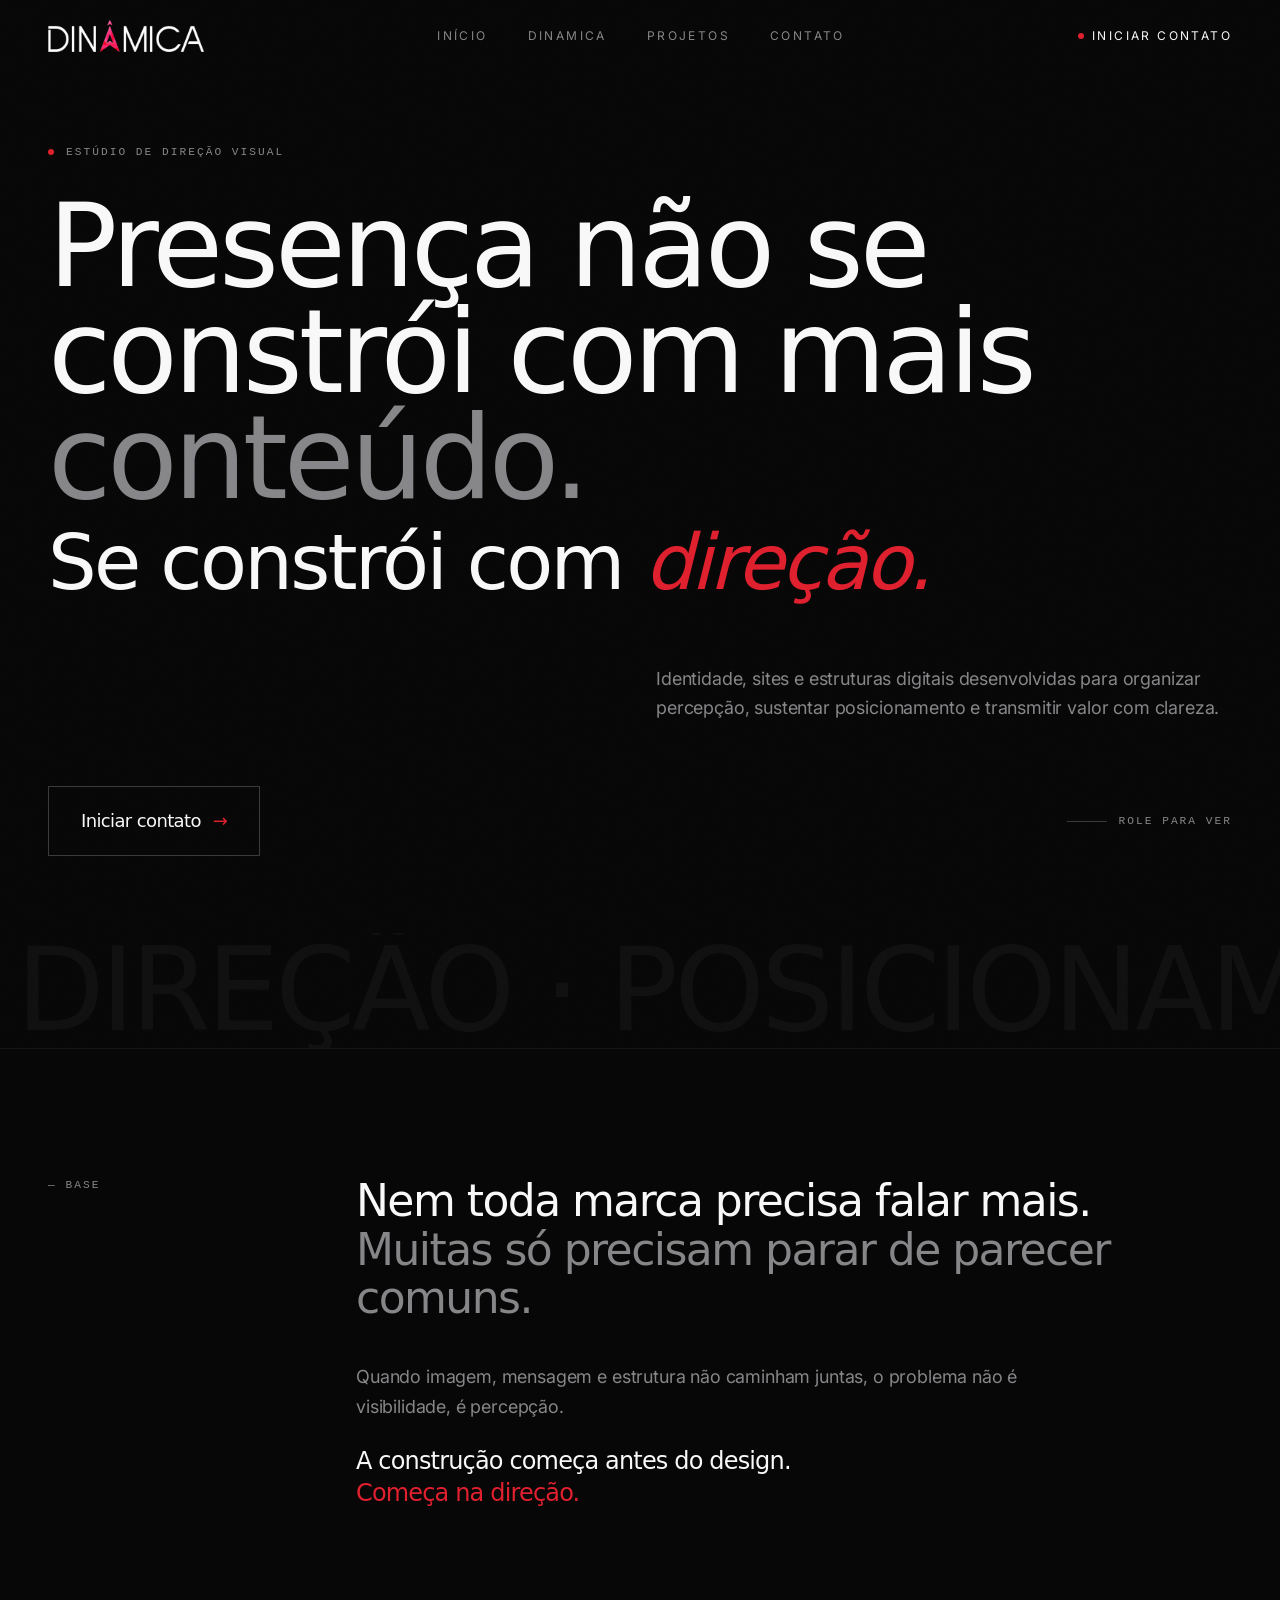
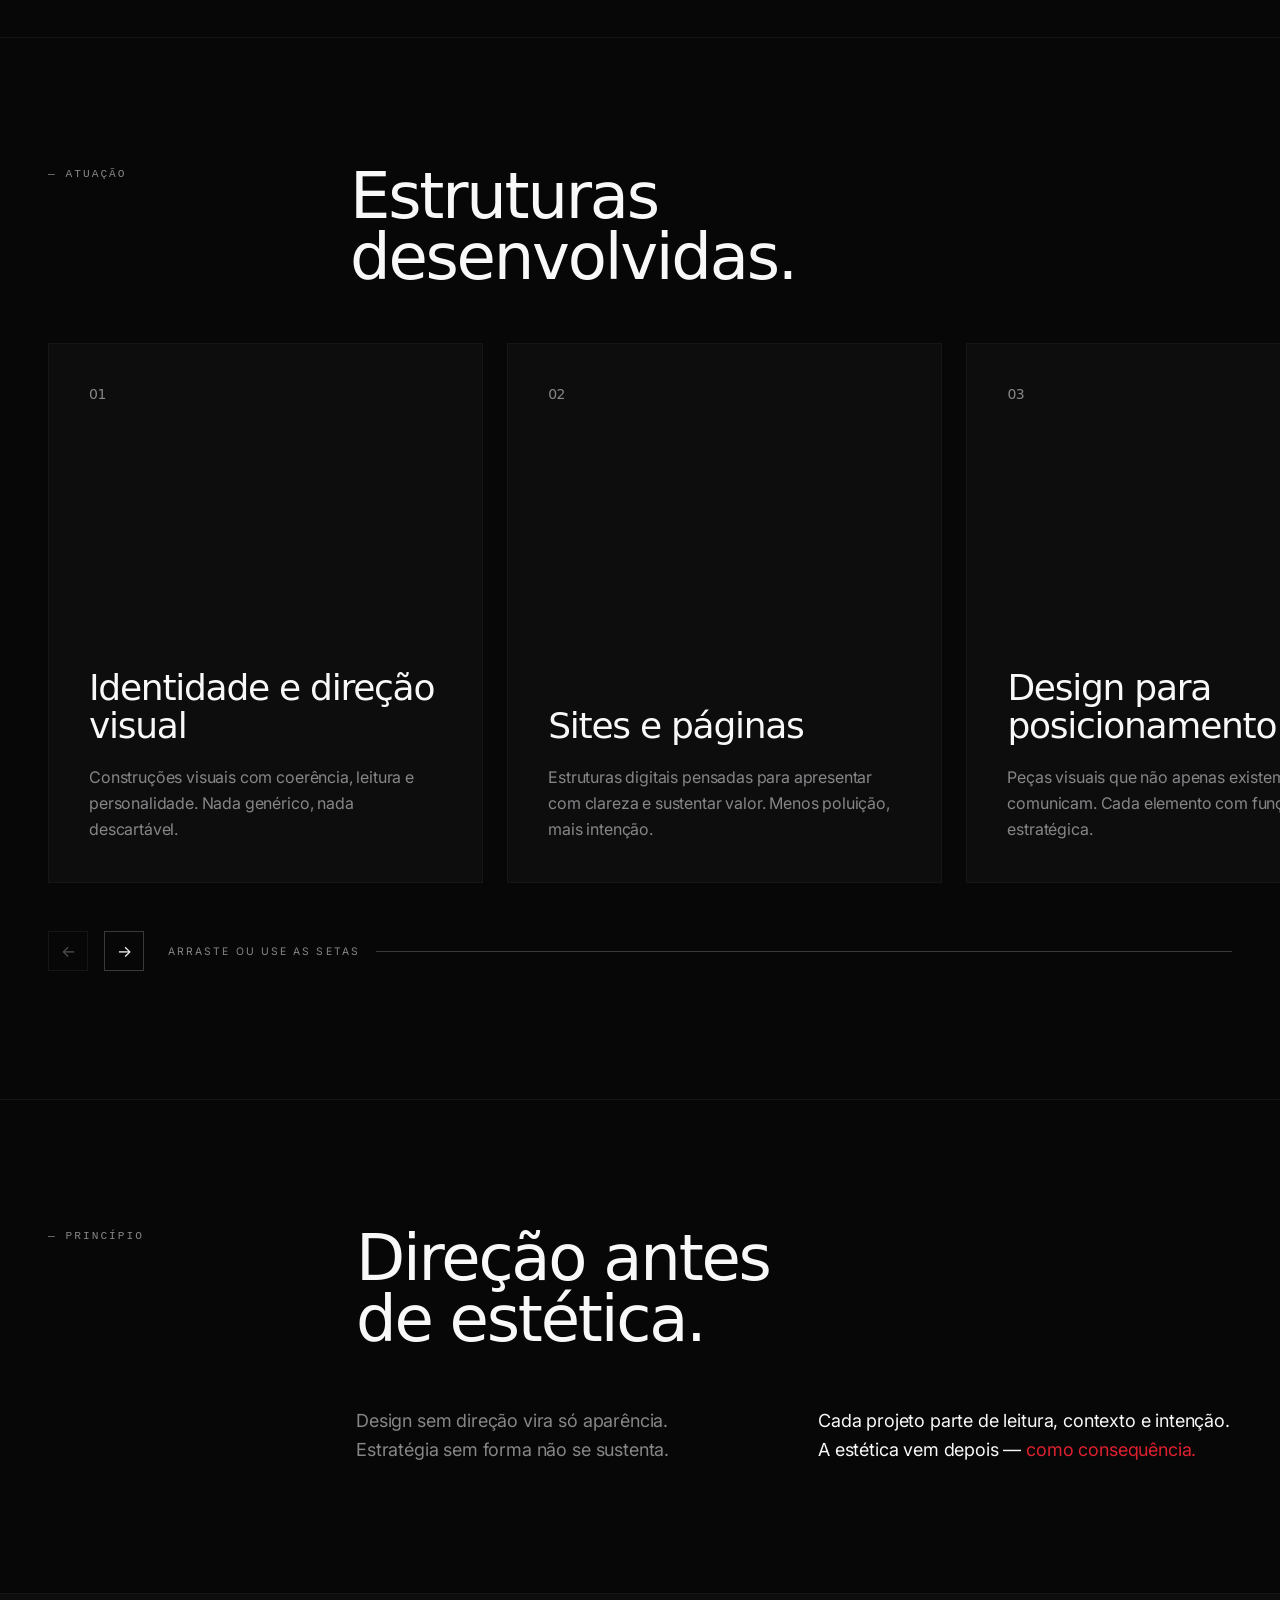
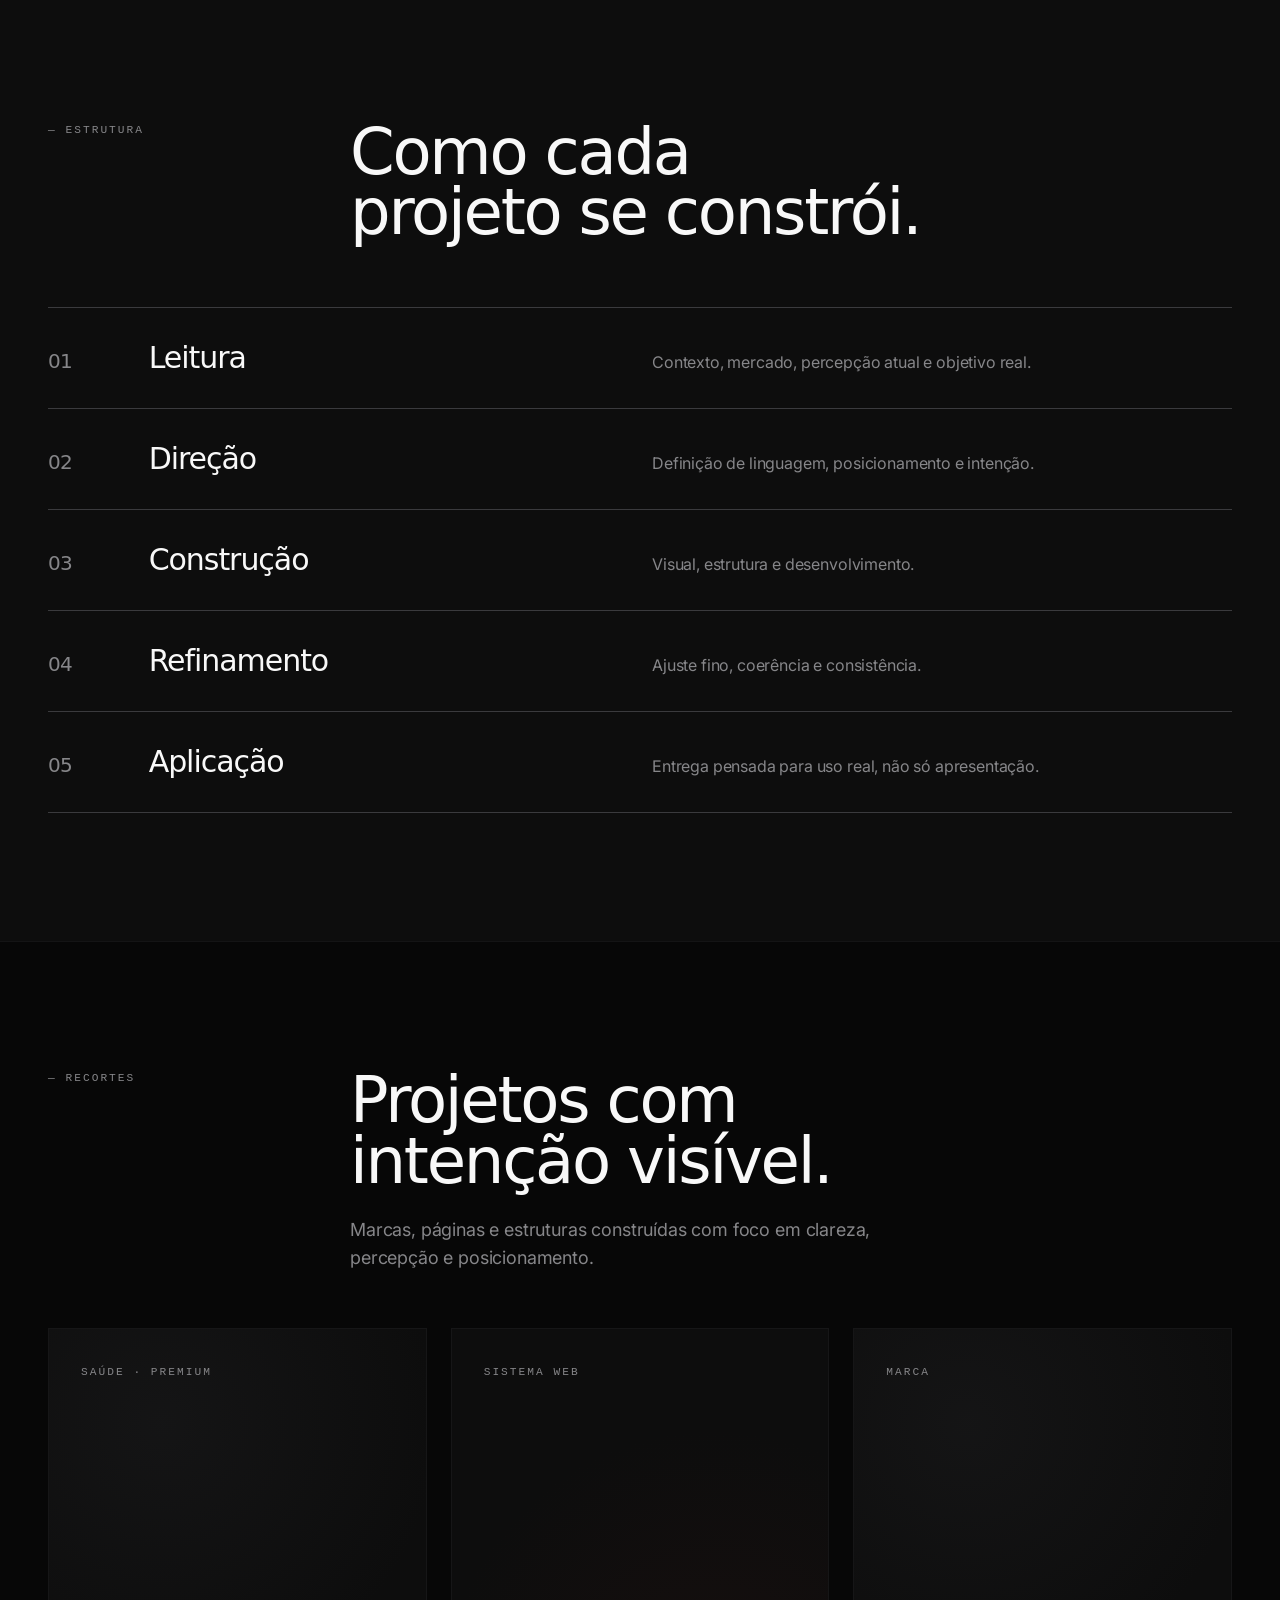
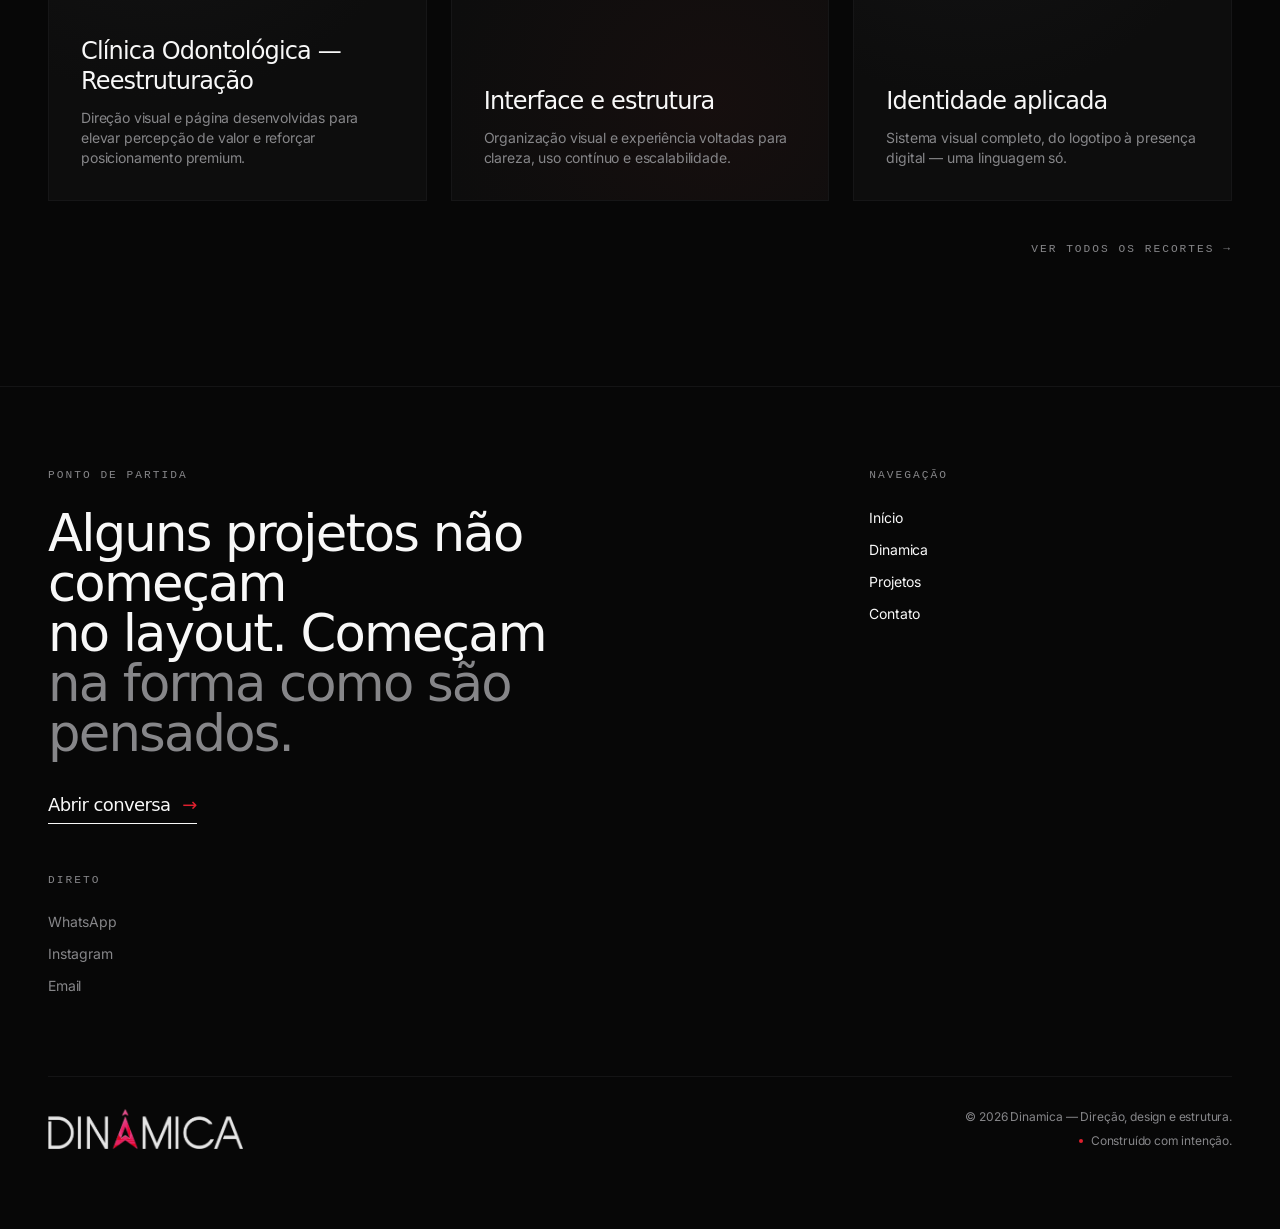
==== index.html @ 88a6949c "subindo tudo do zero" ====
<!doctype html>
<html lang="pt-BR" class="dark">
  <head>
    <meta charset="utf-8" />
    <meta name="viewport" content="width=device-width, initial-scale=1" />
    <title>Dinamica</title>
    <link rel="icon" type="image/png" href="./assets/favicon.png" />
    <link rel="stylesheet" href="./assets/styles.css" />
    <script src="./assets/app.js" defer></script>
  </head>
  <body>
    <header
      id="site-header"
      class="fixed inset-x-0 top-0 z-50 transition-all duration-500 bg-transparent"
    >
      <div class="mx-auto flex max-w-[1600px] items-center justify-between px-6 py-5 md:px-12">
        <a href="./index.html" class="group flex items-center gap-3" aria-label="Dinamica — início">
          <img src="./assets/dinamica-logo.png" alt="Dinamica" class="h-7 w-auto md:h-8" draggable="false" />
        </a>

        <nav class="hidden items-center gap-10 md:flex">
          <a
            data-nav
            href="./index.html"
            class="link-underline text-xs uppercase tracking-[0.2em] text-muted-foreground transition-colors hover:text-foreground"
          >
            Início
          </a>
          <a
            data-nav
            href="./dinamica.html"
            class="link-underline text-xs uppercase tracking-[0.2em] text-muted-foreground transition-colors hover:text-foreground"
          >
            Dinamica
          </a>
          <a
            data-nav
            href="./projetos.html"
            class="link-underline text-xs uppercase tracking-[0.2em] text-muted-foreground transition-colors hover:text-foreground"
          >
            Projetos
          </a>
          <a
            data-nav
            href="./contato.html"
            class="link-underline text-xs uppercase tracking-[0.2em] text-muted-foreground transition-colors hover:text-foreground"
          >
            Contato
          </a>
        </nav>

        <a
          href="./contato.html"
          class="hidden md:inline-flex items-center gap-2 text-xs uppercase tracking-[0.2em] text-foreground"
        >
          <span class="h-1.5 w-1.5 rounded-full bg-accent"></span>
          Iniciar contato
        </a>

        <button id="menu-toggle" aria-label="Menu" class="md:hidden flex h-9 w-9 flex-col items-center justify-center gap-1.5">
          <span id="menu-line-1" class="h-px w-5 bg-foreground transition-transform"></span>
          <span id="menu-line-2" class="h-px w-5 bg-foreground transition-transform"></span>
        </button>
      </div>

      <div id="mobile-menu" class="md:hidden border-t border-border bg-background/95 backdrop-blur-xl hidden">
        <nav class="flex flex-col px-6 py-6">
          <a href="./index.html" class="py-3 font-display text-2xl tracking-tight">Início</a>
          <a href="./dinamica.html" class="py-3 font-display text-2xl tracking-tight">Dinamica</a>
          <a href="./projetos.html" class="py-3 font-display text-2xl tracking-tight">Projetos</a>
          <a href="./contato.html" class="py-3 font-display text-2xl tracking-tight">Contato</a>
        </nav>
      </div>
    </header>

    <div class="min-h-screen bg-background text-foreground">
      <main class="overflow-x-hidden">
        <section class="relative grain min-h-[88vh] pt-24 pb-32 md:pt-36 md:pb-48">
          <div class="mx-auto max-w-[1600px] px-6 md:px-12">
            <div class="flex items-center gap-3">
              <span class="h-1.5 w-1.5 rounded-full bg-accent pulse-dot"></span>
              <p class="label-eyebrow">Estúdio de direção visual</p>
            </div>

            <h1 class="reveal mt-8 font-display leading-[0.92] tracking-[-0.035em] text-[clamp(2.5rem,9vw,8rem)]">
              Presença não se<br />
              constrói com mais<br />
              <span class="text-muted-foreground">conteúdo.</span>
            </h1>

            <h2 class="reveal mt-4 font-display leading-[0.95] tracking-[-0.035em] text-[clamp(1.75rem,6vw,5.5rem)]">
              Se constrói com <span class="italic text-accent">direção.</span>
            </h2>

            <div class="reveal mt-12 grid gap-8 md:mt-16 md:grid-cols-12">
              <p class="md:col-span-6 md:col-start-7 text-balance text-base leading-relaxed text-muted-foreground md:text-lg">
                Identidade, sites e estruturas digitais desenvolvidas para
                organizar percepção, sustentar posicionamento e transmitir valor
                com clareza.
              </p>
            </div>

            <div class="reveal mt-12 flex flex-col items-start gap-6 md:mt-16 md:flex-row md:items-center md:justify-between">
              <a
                href="./contato.html"
                class="group inline-flex items-center gap-3 border border-border-strong px-6 py-4 font-display text-base transition-colors hover:border-accent hover:text-accent md:px-8 md:py-5 md:text-lg"
              >
                Iniciar contato
                <span class="text-accent transition-transform group-hover:translate-x-1">→</span>
              </a>
              <p class="label-eyebrow flex items-center gap-3">
                <span class="inline-block h-px w-10 bg-border-strong"></span>
                Role para ver
              </p>
            </div>
          </div>

          <div class="pointer-events-none absolute inset-x-0 bottom-0 overflow-hidden">
            <div class="flex whitespace-nowrap font-display leading-none text-foreground/[0.04] animate-marquee text-[clamp(3rem,9vw,9rem)]">
              <span class="px-4">DIREÇÃO · POSICIONAMENTO · ESTRUTURA · PRESENÇA · </span>
              <span class="px-4">DIREÇÃO · POSICIONAMENTO · ESTRUTURA · PRESENÇA · </span>
            </div>
          </div>
        </section>

        <section class="border-t border-border py-20 md:py-32">
          <div class="mx-auto max-w-[1600px] px-6 md:px-12">
            <div class="grid gap-8 md:grid-cols-12 md:gap-12">
              <div class="md:col-span-3">
                <p class="label-eyebrow">— Base</p>
              </div>
              <div class="reveal md:col-span-9">
                <p class="font-display leading-[1.1] tracking-tight text-foreground text-[clamp(1.5rem,3.5vw,2.75rem)]">
                  Nem toda marca precisa falar mais.<br />
                  <span class="text-muted-foreground">Muitas só precisam parar de parecer comuns.</span>
                </p>
                <p class="mt-10 max-w-2xl text-base leading-relaxed text-muted-foreground md:text-lg">
                  Quando imagem, mensagem e estrutura não caminham juntas, o
                  problema não é visibilidade, é percepção.
                </p>
                <p class="mt-6 max-w-2xl font-display text-lg text-foreground md:text-2xl">
                  A construção começa antes do design.<br />
                  <span class="text-accent">Começa na direção.</span>
                </p>
              </div>
            </div>
          </div>
        </section>

        <section class="border-t border-border bg-background py-20 md:py-32">
          <div class="mx-auto max-w-[1600px] px-6 md:px-12">
            <div class="grid gap-6 md:grid-cols-12">
              <p class="label-eyebrow md:col-span-3">— Atuação</p>
              <h2 class="reveal md:col-span-9 font-display leading-[0.95] tracking-tight text-[clamp(2rem,5vw,4.25rem)]">
                Estruturas<br />desenvolvidas.
              </h2>
            </div>
          </div>

          <div class="relative" data-hscroll>
            <div
              data-hscroll-scroller
              class="flex cursor-grab snap-x snap-mandatory overflow-x-auto overflow-y-hidden scroll-smooth select-none [scrollbar-width:none] [&::-webkit-scrollbar]:hidden mt-10 gap-5 px-6 pb-6 md:mt-14 md:gap-6 md:px-12"
            >
              <article
                class="group relative flex h-[60vh] min-h-[400px] w-[80vw] shrink-0 snap-center flex-col justify-between border border-border bg-surface p-7 transition-colors hover:border-accent sm:w-[55vw] md:w-[42vw] md:p-10 lg:w-[34vw]"
              >
                <div class="flex items-center justify-between">
                  <span class="font-display text-sm tracking-[0.2em] text-muted-foreground">01</span>
                  <span class="h-1.5 w-1.5 rounded-full bg-accent opacity-0 transition-opacity group-hover:opacity-100"></span>
                </div>
                <div>
                  <h3 class="font-display leading-[1.05] tracking-tight text-[clamp(1.5rem,3vw,2.25rem)]">Identidade e direção visual</h3>
                  <p class="mt-5 max-w-md text-sm leading-relaxed text-muted-foreground md:text-base">
                    Construções visuais com coerência, leitura e personalidade. Nada genérico, nada descartável.
                  </p>
                </div>
              </article>

              <article
                class="group relative flex h-[60vh] min-h-[400px] w-[80vw] shrink-0 snap-center flex-col justify-between border border-border bg-surface p-7 transition-colors hover:border-accent sm:w-[55vw] md:w-[42vw] md:p-10 lg:w-[34vw]"
              >
                <div class="flex items-center justify-between">
                  <span class="font-display text-sm tracking-[0.2em] text-muted-foreground">02</span>
                  <span class="h-1.5 w-1.5 rounded-full bg-accent opacity-0 transition-opacity group-hover:opacity-100"></span>
                </div>
                <div>
                  <h3 class="font-display leading-[1.05] tracking-tight text-[clamp(1.5rem,3vw,2.25rem)]">Sites e páginas</h3>
                  <p class="mt-5 max-w-md text-sm leading-relaxed text-muted-foreground md:text-base">
                    Estruturas digitais pensadas para apresentar com clareza e sustentar valor. Menos poluição, mais intenção.
                  </p>
                </div>
              </article>

              <article
                class="group relative flex h-[60vh] min-h-[400px] w-[80vw] shrink-0 snap-center flex-col justify-between border border-border bg-surface p-7 transition-colors hover:border-accent sm:w-[55vw] md:w-[42vw] md:p-10 lg:w-[34vw]"
              >
                <div class="flex items-center justify-between">
                  <span class="font-display text-sm tracking-[0.2em] text-muted-foreground">03</span>
                  <span class="h-1.5 w-1.5 rounded-full bg-accent opacity-0 transition-opacity group-hover:opacity-100"></span>
                </div>
                <div>
                  <h3 class="font-display leading-[1.05] tracking-tight text-[clamp(1.5rem,3vw,2.25rem)]">Design para posicionamento</h3>
                  <p class="mt-5 max-w-md text-sm leading-relaxed text-muted-foreground md:text-base">
                    Peças visuais que não apenas existem — mas comunicam. Cada elemento com função estratégica.
                  </p>
                </div>
              </article>

              <article
                class="group relative flex h-[60vh] min-h-[400px] w-[80vw] shrink-0 snap-center flex-col justify-between border border-border bg-surface p-7 transition-colors hover:border-accent sm:w-[55vw] md:w-[42vw] md:p-10 lg:w-[34vw]"
              >
                <div class="flex items-center justify-between">
                  <span class="font-display text-sm tracking-[0.2em] text-muted-foreground">04</span>
                  <span class="h-1.5 w-1.5 rounded-full bg-accent opacity-0 transition-opacity group-hover:opacity-100"></span>
                </div>
                <div>
                  <h3 class="font-display leading-[1.05] tracking-tight text-[clamp(1.5rem,3vw,2.25rem)]">Estrutura digital e presença</h3>
                  <p class="mt-5 max-w-md text-sm leading-relaxed text-muted-foreground md:text-base">
                    Organização da marca no ambiente digital. Do visual ao comportamento.
                  </p>
                </div>
              </article>

              <div class="w-2 shrink-0"></div>
            </div>

            <div class="mx-auto mt-6 flex max-w-[1600px] items-center gap-4 px-6 md:px-12">
              <button
                type="button"
                aria-label="Anterior"
                data-hscroll-prev
                class="flex h-10 w-10 items-center justify-center border border-border-strong text-foreground transition-all hover:border-accent hover:text-accent disabled:cursor-not-allowed disabled:opacity-30 disabled:hover:border-border-strong disabled:hover:text-foreground"
              >
                ←
              </button>
              <button
                type="button"
                aria-label="Próximo"
                data-hscroll-next
                class="flex h-10 w-10 items-center justify-center border border-border-strong text-foreground transition-all hover:border-accent hover:text-accent disabled:cursor-not-allowed disabled:opacity-30 disabled:hover:border-border-strong disabled:hover:text-foreground"
              >
                →
              </button>
              <span class="ml-2 text-[0.65rem] uppercase tracking-[0.2em] text-muted-foreground">Arraste ou use as setas</span>
              <span class="h-px flex-1 bg-border-strong"></span>
            </div>
          </div>
        </section>

        <section class="border-t border-border py-20 md:py-32">
          <div class="mx-auto max-w-[1600px] px-6 md:px-12">
            <div class="grid gap-8 md:grid-cols-12 md:gap-12">
              <div class="md:col-span-3">
                <p class="label-eyebrow">— Princípio</p>
              </div>
              <div class="reveal md:col-span-9">
                <h2 class="font-display leading-[0.95] tracking-tight text-[clamp(2rem,5vw,4.25rem)]">
                  Direção antes<br />
                  de estética.
                </h2>
                <div class="mt-10 grid gap-8 md:mt-14 md:grid-cols-2 md:gap-12">
                  <p class="text-base leading-relaxed text-muted-foreground md:text-lg">
                    Design sem direção vira só aparência.<br />
                    Estratégia sem forma não se sustenta.
                  </p>
                  <p class="text-base leading-relaxed text-foreground md:text-lg">
                    Cada projeto parte de leitura, contexto e intenção.
                    A estética vem depois — <span class="text-accent">como consequência.</span>
                  </p>
                </div>
              </div>
            </div>
          </div>
        </section>

        <section class="border-t border-border bg-surface py-20 md:py-32">
          <div class="mx-auto max-w-[1600px] px-6 md:px-12">
            <div class="grid gap-6 md:grid-cols-12">
              <p class="label-eyebrow md:col-span-3">— Estrutura</p>
              <h2 class="reveal md:col-span-9 font-display leading-[0.95] tracking-tight text-[clamp(2rem,5vw,4.25rem)]">
                Como cada<br />projeto se constrói.
              </h2>
            </div>

            <ol class="mt-12 divide-y divide-border-strong border-y border-border-strong md:mt-16">
              <li class="reveal group grid grid-cols-12 items-baseline gap-4 py-6 transition-colors hover:bg-background md:gap-6 md:py-8">
                <span class="col-span-2 font-display text-sm text-muted-foreground md:col-span-1 md:text-xl">01</span>
                <h3 class="col-span-10 font-display tracking-tight text-xl md:col-span-4 md:text-3xl">Leitura</h3>
                <p class="col-span-12 max-w-md text-sm text-muted-foreground md:col-span-6 md:col-start-7 md:text-base">
                  Contexto, mercado, percepção atual e objetivo real.
                </p>
              </li>
              <li class="reveal group grid grid-cols-12 items-baseline gap-4 py-6 transition-colors hover:bg-background md:gap-6 md:py-8">
                <span class="col-span-2 font-display text-sm text-muted-foreground md:col-span-1 md:text-xl">02</span>
                <h3 class="col-span-10 font-display tracking-tight text-xl md:col-span-4 md:text-3xl">Direção</h3>
                <p class="col-span-12 max-w-md text-sm text-muted-foreground md:col-span-6 md:col-start-7 md:text-base">
                  Definição de linguagem, posicionamento e intenção.
                </p>
              </li>
              <li class="reveal group grid grid-cols-12 items-baseline gap-4 py-6 transition-colors hover:bg-background md:gap-6 md:py-8">
                <span class="col-span-2 font-display text-sm text-muted-foreground md:col-span-1 md:text-xl">03</span>
                <h3 class="col-span-10 font-display tracking-tight text-xl md:col-span-4 md:text-3xl">Construção</h3>
                <p class="col-span-12 max-w-md text-sm text-muted-foreground md:col-span-6 md:col-start-7 md:text-base">
                  Visual, estrutura e desenvolvimento.
                </p>
              </li>
              <li class="reveal group grid grid-cols-12 items-baseline gap-4 py-6 transition-colors hover:bg-background md:gap-6 md:py-8">
                <span class="col-span-2 font-display text-sm text-muted-foreground md:col-span-1 md:text-xl">04</span>
                <h3 class="col-span-10 font-display tracking-tight text-xl md:col-span-4 md:text-3xl">Refinamento</h3>
                <p class="col-span-12 max-w-md text-sm text-muted-foreground md:col-span-6 md:col-start-7 md:text-base">
                  Ajuste fino, coerência e consistência.
                </p>
              </li>
              <li class="reveal group grid grid-cols-12 items-baseline gap-4 py-6 transition-colors hover:bg-background md:gap-6 md:py-8">
                <span class="col-span-2 font-display text-sm text-muted-foreground md:col-span-1 md:text-xl">05</span>
                <h3 class="col-span-10 font-display tracking-tight text-xl md:col-span-4 md:text-3xl">Aplicação</h3>
                <p class="col-span-12 max-w-md text-sm text-muted-foreground md:col-span-6 md:col-start-7 md:text-base">
                  Entrega pensada para uso real, não só apresentação.
                </p>
              </li>
            </ol>
          </div>
        </section>

        <section class="border-t border-border py-20 md:py-32">
          <div class="mx-auto max-w-[1600px] px-6 md:px-12">
            <div class="grid gap-6 md:grid-cols-12">
              <p class="label-eyebrow md:col-span-3">— Recortes</p>
              <div class="md:col-span-9">
                <h2 class="reveal font-display leading-[0.95] tracking-tight text-[clamp(2rem,5vw,4.25rem)]">
                  Projetos com<br />intenção visível.
                </h2>
                <p class="reveal mt-6 max-w-xl text-muted-foreground md:text-lg">
                  Marcas, páginas e estruturas construídas com foco em clareza,
                  percepção e posicionamento.
                </p>
              </div>
            </div>

            <div class="mt-10 grid gap-5 md:mt-14 md:grid-cols-3 md:gap-6">
              <a href="./projetos.html" class="reveal group relative flex aspect-[4/5] flex-col justify-between overflow-hidden border border-border bg-surface p-6 transition-all hover:border-accent md:p-8">
                <div class="absolute inset-0 -z-0 opacity-30 transition-opacity group-hover:opacity-60" style="background: radial-gradient(circle at 30% 20%, oklch(0.27 0.005 285) 0%, transparent 60%);"></div>
                <div class="relative flex items-center justify-between">
                  <span class="label-eyebrow">Saúde · Premium</span>
                  <span class="text-accent opacity-0 transition-opacity group-hover:opacity-100">→</span>
                </div>
                <div class="relative">
                  <h3 class="font-display text-xl leading-tight tracking-tight md:text-2xl">Clínica Odontológica — Reestruturação</h3>
                  <p class="mt-3 text-sm text-muted-foreground">Direção visual e página desenvolvidas para elevar percepção de valor e reforçar posicionamento premium.</p>
                </div>
              </a>

              <a href="./projetos.html" class="reveal group relative flex aspect-[4/5] flex-col justify-between overflow-hidden border border-border bg-surface p-6 transition-all hover:border-accent md:p-8">
                <div class="absolute inset-0 -z-0 opacity-30 transition-opacity group-hover:opacity-60" style="background: radial-gradient(circle at 70% 80%, oklch(0.22 0.04 25) 0%, transparent 60%);"></div>
                <div class="relative flex items-center justify-between">
                  <span class="label-eyebrow">Sistema Web</span>
                  <span class="text-accent opacity-0 transition-opacity group-hover:opacity-100">→</span>
                </div>
                <div class="relative">
                  <h3 class="font-display text-xl leading-tight tracking-tight md:text-2xl">Interface e estrutura</h3>
                  <p class="mt-3 text-sm text-muted-foreground">Organização visual e experiência voltadas para clareza, uso contínuo e escalabilidade.</p>
                </div>
              </a>

              <a href="./projetos.html" class="reveal group relative flex aspect-[4/5] flex-col justify-between overflow-hidden border border-border bg-surface p-6 transition-all hover:border-accent md:p-8">
                <div class="absolute inset-0 -z-0 opacity-30 transition-opacity group-hover:opacity-60" style="background: radial-gradient(circle at 30% 20%, oklch(0.27 0.005 285) 0%, transparent 60%);"></div>
                <div class="relative flex items-center justify-between">
                  <span class="label-eyebrow">Marca</span>
                  <span class="text-accent opacity-0 transition-opacity group-hover:opacity-100">→</span>
                </div>
                <div class="relative">
                  <h3 class="font-display text-xl leading-tight tracking-tight md:text-2xl">Identidade aplicada</h3>
                  <p class="mt-3 text-sm text-muted-foreground">Sistema visual completo, do logotipo à presença digital — uma linguagem só.</p>
                </div>
              </a>
            </div>

            <div class="mt-10 flex justify-end">
              <a href="./projetos.html" class="link-underline label-eyebrow">Ver todos os recortes →</a>
            </div>
          </div>
        </section>
      </main>

      <footer class="border-t border-border bg-background">
        <div class="mx-auto max-w-[1600px] px-6 py-16 md:px-12 md:py-20">
          <div class="grid gap-12 md:grid-cols-12">
            <div class="md:col-span-6">
              <p class="label-eyebrow">Ponto de partida</p>
              <h3 class="mt-6 font-display leading-[0.98] tracking-tight text-[clamp(1.75rem,4vw,3.25rem)]">
                Alguns projetos não começam<br />
                no layout. Começam<br />
                <span class="text-muted-foreground">na forma como são pensados.</span>
              </h3>
              <a
                href="./contato.html"
                class="mt-8 inline-flex items-center gap-3 border-b border-foreground pb-1 font-display text-base md:text-lg"
              >
                Abrir conversa
                <span class="text-accent">→</span>
              </a>
            </div>

            <div class="md:col-span-3 md:col-start-9">
              <p class="label-eyebrow">Navegação</p>
              <ul class="mt-6 space-y-3 text-sm">
                <li><a href="./index.html" class="link-underline">Início</a></li>
                <li><a href="./dinamica.html" class="link-underline">Dinamica</a></li>
                <li><a href="./projetos.html" class="link-underline">Projetos</a></li>
                <li><a href="./contato.html" class="link-underline">Contato</a></li>
              </ul>
            </div>

            <div class="md:col-span-3">
              <p class="label-eyebrow">Direto</p>
              <ul class="mt-6 space-y-3 text-sm">
                <li><span class="text-muted-foreground">WhatsApp</span></li>
                <li><span class="text-muted-foreground">Instagram</span></li>
                <li><span class="text-muted-foreground">Email</span></li>
              </ul>
            </div>
          </div>

          <div class="mt-20 flex flex-col items-start justify-between gap-6 border-t border-border pt-8 text-xs text-muted-foreground md:flex-row md:items-end">
            <img src="./assets/dinamica-logo.png" alt="Dinamica" class="h-10 w-auto opacity-90" />
            <div class="flex flex-col gap-2 md:items-end">
              <p>© <span id="year"></span> Dinamica — Direção, design e estrutura.</p>
              <p class="flex items-center gap-2">
                <span class="h-1 w-1 rounded-full bg-accent"></span>
                Construído com intenção.
              </p>
            </div>
          </div>
        </div>
      </footer>
    </div>

    <script>
      document.getElementById("year").textContent = String(new Date().getFullYear());
    </script>
  </body>
</html>
---- assets/styles.css ----
@import"https://api.fontshare.com/v2/css?f[]=satoshi@900,700,500,400&f[]=manrope@700,500,400&display=swap";@import"https://fonts.googleapis.com/css2?family=Inter:wght@300;400;500&display=swap";@layer components;@layer properties{@supports (((-webkit-hyphens:none)) and (not (margin-trim:inline))) or ((-moz-orient:inline) and (not (color:rgb(from red r g b)))){*,:before,:after,::backdrop{--tw-translate-x:0;--tw-translate-y:0;--tw-translate-z:0;--tw-rotate-x:initial;--tw-rotate-y:initial;--tw-rotate-z:initial;--tw-skew-x:initial;--tw-skew-y:initial;--tw-scroll-snap-strictness:proximity;--tw-space-y-reverse:0;--tw-space-x-reverse:0;--tw-divide-y-reverse:0;--tw-border-style:solid;--tw-leading:initial;--tw-font-weight:initial;--tw-tracking:initial;--tw-ordinal:initial;--tw-slashed-zero:initial;--tw-numeric-figure:initial;--tw-numeric-spacing:initial;--tw-numeric-fraction:initial;--tw-shadow:0 0 #0000;--tw-shadow-color:initial;--tw-shadow-alpha:100%;--tw-inset-shadow:0 0 #0000;--tw-inset-shadow-color:initial;--tw-inset-shadow-alpha:100%;--tw-ring-color:initial;--tw-ring-shadow:0 0 #0000;--tw-inset-ring-color:initial;--tw-inset-ring-shadow:0 0 #0000;--tw-ring-inset:initial;--tw-ring-offset-width:0px;--tw-ring-offset-color:#fff;--tw-ring-offset-shadow:0 0 #0000;--tw-outline-style:solid;--tw-backdrop-blur:initial;--tw-backdrop-brightness:initial;--tw-backdrop-contrast:initial;--tw-backdrop-grayscale:initial;--tw-backdrop-hue-rotate:initial;--tw-backdrop-invert:initial;--tw-backdrop-opacity:initial;--tw-backdrop-saturate:initial;--tw-backdrop-sepia:initial;--tw-duration:initial;--tw-ease:initial;--tw-content:"";--tw-animation-delay:0s;--tw-animation-direction:normal;--tw-animation-duration:initial;--tw-animation-fill-mode:none;--tw-animation-iteration-count:1;--tw-enter-blur:0;--tw-enter-opacity:1;--tw-enter-rotate:0;--tw-enter-scale:1;--tw-enter-translate-x:0;--tw-enter-translate-y:0;--tw-exit-blur:0;--tw-exit-opacity:1;--tw-exit-rotate:0;--tw-exit-scale:1;--tw-exit-translate-x:0;--tw-exit-translate-y:0}}}@layer theme{:root,:host{--font-sans:"Inter", "Manrope", system-ui, sans-serif;--font-mono:"JetBrains Mono", ui-monospace, monospace;--color-black:#000;--spacing:.25rem;--container-sm:24rem;--container-md:28rem;--container-lg:32rem;--container-xl:36rem;--container-2xl:42rem;--text-xs:.75rem;--text-xs--line-height:calc(1 / .75);--text-sm:.875rem;--text-sm--line-height:calc(1.25 / .875);--text-base:1rem;--text-base--line-height: 1.5 ;--text-lg:1.125rem;--text-lg--line-height:calc(1.75 / 1.125);--text-xl:1.25rem;--text-xl--line-height:calc(1.75 / 1.25);--text-2xl:1.5rem;--text-2xl--line-height:calc(2 / 1.5);--text-3xl:1.875rem;--text-3xl--line-height: 1.2 ;--text-6xl:3.75rem;--text-6xl--line-height:1;--text-8xl:6rem;--text-8xl--line-height:1;--font-weight-normal:400;--font-weight-medium:500;--font-weight-semibold:600;--font-weight-bold:700;--tracking-tight:-.025em;--tracking-widest:.1em;--leading-tight:1.25;--leading-relaxed:1.625;--radius-xl:.75rem;--ease-in-out:cubic-bezier(.4, 0, .2, 1);--animate-pulse:pulse 2s cubic-bezier(.4, 0, .6, 1) infinite;--blur-xl:24px;--aspect-video:16 / 9;--default-transition-duration:.15s;--default-transition-timing-function:cubic-bezier(.4, 0, .2, 1);--default-font-family:"Inter", "Manrope", system-ui, sans-serif;--default-mono-font-family:"JetBrains Mono", ui-monospace, monospace;--font-display:"Satoshi", "Manrope", system-ui, sans-serif;--color-background:var(--background);--color-foreground:var(--foreground);--color-muted-foreground:var(--muted-foreground);--color-accent:var(--accent);--color-accent-foreground:var(--accent-foreground);--color-border:var(--border);--color-border-strong:var(--border-strong)}}@layer base{*,:after,:before,::backdrop{box-sizing:border-box;border:0 solid;margin:0;padding:0}::file-selector-button{box-sizing:border-box;border:0 solid;margin:0;padding:0}html,:host{-webkit-text-size-adjust:100%;tab-size:4;line-height:1.5;font-family:var(--default-font-family,ui-sans-serif, system-ui, sans-serif, "Apple Color Emoji", "Segoe UI Emoji", "Segoe UI Symbol", "Noto Color Emoji");font-feature-settings:var(--default-font-feature-settings,normal);font-variation-settings:var(--default-font-variation-settings,normal);-webkit-tap-highlight-color:transparent}hr{height:0;color:inherit;border-top-width:1px}abbr:where([title]){-webkit-text-decoration:underline dotted;text-decoration:underline dotted}h1,h2,h3,h4,h5,h6{font-size:inherit;font-weight:inherit}a{color:inherit;-webkit-text-decoration:inherit;text-decoration:inherit}b,strong{font-weight:bolder}code,kbd,samp,pre{font-family:var(--default-mono-font-family,ui-monospace, SFMono-Regular, Menlo, Monaco, Consolas, "Liberation Mono", "Courier New", monospace);font-feature-settings:var(--default-mono-font-feature-settings,normal);font-variation-settings:var(--default-mono-font-variation-settings,normal);font-size:1em}small{font-size:80%}sub,sup{vertical-align:baseline;font-size:75%;line-height:0;position:relative}sub{bottom:-.25em}sup{top:-.5em}table{text-indent:0;border-color:inherit;border-collapse:collapse}:-moz-focusring{outline:auto}progress{vertical-align:baseline}summary{display:list-item}ol,ul,menu{list-style:none}img,svg,video,canvas,audio,iframe,embed,object{vertical-align:middle;display:block}img,video{max-width:100%;height:auto}button,input,select,optgroup,textarea{font:inherit;font-feature-settings:inherit;font-variation-settings:inherit;letter-spacing:inherit;color:inherit;opacity:1;background-color:#0000;border-radius:0}::file-selector-button{font:inherit;font-feature-settings:inherit;font-variation-settings:inherit;letter-spacing:inherit;color:inherit;opacity:1;background-color:#0000;border-radius:0}:where(select:is([multiple],[size])) optgroup{font-weight:bolder}:where(select:is([multiple],[size])) optgroup option{padding-inline-start:20px}::file-selector-button{margin-inline-end:4px}::placeholder{opacity:1}@supports (not ((-webkit-appearance:-apple-pay-button))) or (contain-intrinsic-size:1px){::placeholder{color:currentColor}@supports (color:color-mix(in lab,red,red)){::placeholder{color:color-mix(in oklab,currentcolor 50%,transparent)}}}textarea{resize:vertical}::-webkit-search-decoration{-webkit-appearance:none}::-webkit-date-and-time-value{min-height:1lh;text-align:inherit}::-webkit-datetime-edit{display:inline-flex}::-webkit-datetime-edit-fields-wrapper{padding:0}::-webkit-datetime-edit{padding-block:0}::-webkit-datetime-edit-year-field{padding-block:0}::-webkit-datetime-edit-month-field{padding-block:0}::-webkit-datetime-edit-day-field{padding-block:0}::-webkit-datetime-edit-hour-field{padding-block:0}::-webkit-datetime-edit-minute-field{padding-block:0}::-webkit-datetime-edit-second-field{padding-block:0}::-webkit-datetime-edit-millisecond-field{padding-block:0}::-webkit-datetime-edit-meridiem-field{padding-block:0}::-webkit-calendar-picker-indicator{line-height:1}:-moz-ui-invalid{box-shadow:none}button,input:where([type=button],[type=reset],[type=submit]){appearance:button}::file-selector-button{appearance:button}::-webkit-inner-spin-button{height:auto}::-webkit-outer-spin-button{height:auto}[hidden]:where(:not([hidden=until-found])){display:none!important}*{border-color:var(--color-border)}html{scroll-behavior:smooth;-webkit-font-smoothing:antialiased;-moz-osx-font-smoothing:grayscale}body{background-color:var(--color-background);color:var(--color-foreground);font-family:var(--font-sans);letter-spacing:-.01em;font-weight:400}::selection{background-color:var(--color-accent);color:var(--color-accent-foreground)}::-webkit-scrollbar{width:8px;height:8px}::-webkit-scrollbar-track{background:var(--background)}::-webkit-scrollbar-thumb{background:var(--graphite);border-radius:4px}}@layer utilities{.pointer-events-none{pointer-events:none}.invisible{visibility:hidden}.sr-only{clip-path:inset(50%);white-space:nowrap;border-width:0;width:1px;height:1px;margin:-1px;padding:0;position:absolute;overflow:hidden}.absolute{position:absolute}.fixed{position:fixed}.relative{position:relative}.inset-0{inset:calc(var(--spacing) * 0)}.inset-x-0{inset-inline:calc(var(--spacing) * 0)}.inset-y-0{inset-block:calc(var(--spacing) * 0)}.start{inset-inline-start:var(--spacing)}.-top-12{top:calc(var(--spacing) * -12)}.top-0{top:calc(var(--spacing) * 0)}.top-1\.5{top:calc(var(--spacing) * 1.5)}.top-1\/2{top:50%}.top-3\.5{top:calc(var(--spacing) * 3.5)}.top-4{top:calc(var(--spacing) * 4)}.top-\[1px\]{top:1px}.top-\[50\%\]{top:50%}.top-\[60\%\]{top:60%}.top-full{top:100%}.-right-12{right:calc(var(--spacing) * -12)}.right-0{right:calc(var(--spacing) * 0)}.right-1{right:calc(var(--spacing) * 1)}.right-2{right:calc(var(--spacing) * 2)}.right-3{right:calc(var(--spacing) * 3)}.right-4{right:calc(var(--spacing) * 4)}.-bottom-12{bottom:calc(var(--spacing) * -12)}.bottom-0{bottom:calc(var(--spacing) * 0)}.-left-12{left:calc(var(--spacing) * -12)}.left-0{left:calc(var(--spacing) * 0)}.left-1\/2{left:50%}.left-2{left:calc(var(--spacing) * 2)}.left-\[50\%\]{left:50%}.-z-0{z-index:-0}.z-10{z-index:10}.z-20{z-index:20}.z-50{z-index:50}.z-\[1\]{z-index:1}.col-span-2{grid-column:span 2/span 2}.col-span-4{grid-column:span 4/span 4}.col-span-8{grid-column:span 8/span 8}.col-span-10{grid-column:span 10/span 10}.col-span-12{grid-column:span 12/span 12}.-mx-1{margin-inline:calc(var(--spacing) * -1)}.mx-2{margin-inline:calc(var(--spacing) * 2)}.mx-3\.5{margin-inline:calc(var(--spacing) * 3.5)}.mx-auto{margin-inline:auto}.my-0\.5{margin-block:calc(var(--spacing) * .5)}.my-1{margin-block:calc(var(--spacing) * 1)}.-mt-4{margin-top:calc(var(--spacing) * -4)}.mt-1\.5{margin-top:calc(var(--spacing) * 1.5)}.mt-2{margin-top:calc(var(--spacing) * 2)}.mt-3{margin-top:calc(var(--spacing) * 3)}.mt-4{margin-top:calc(var(--spacing) * 4)}.mt-5{margin-top:calc(var(--spacing) * 5)}.mt-6{margin-top:calc(var(--spacing) * 6)}.mt-8{margin-top:calc(var(--spacing) * 8)}.mt-10{margin-top:calc(var(--spacing) * 10)}.mt-12{margin-top:calc(var(--spacing) * 12)}.mt-20{margin-top:calc(var(--spacing) * 20)}.mt-24{margin-top:calc(var(--spacing) * 24)}.mt-auto{margin-top:auto}.mr-2{margin-right:calc(var(--spacing) * 2)}.mb-1{margin-bottom:calc(var(--spacing) * 1)}.mb-6{margin-bottom:calc(var(--spacing) * 6)}.-ml-4{margin-left:calc(var(--spacing) * -4)}.ml-1{margin-left:calc(var(--spacing) * 1)}.ml-2{margin-left:calc(var(--spacing) * 2)}.ml-auto{margin-left:auto}.block{display:block}.flex{display:flex}.grid{display:grid}.hidden{display:none}.inline-block{display:inline-block}.inline-flex{display:inline-flex}.table{display:table}.aspect-\[4\/3\]{aspect-ratio:4/3}.aspect-\[4\/5\]{aspect-ratio:4/5}.aspect-square{aspect-ratio:1}.aspect-video{aspect-ratio:var(--aspect-video)}.size-\(--cell-size\){width:var(--cell-size);height:var(--cell-size)}.size-4{width:calc(var(--spacing) * 4);height:calc(var(--spacing) * 4)}.h-\(--cell-size\){height:var(--cell-size)}.h-1{height:calc(var(--spacing) * 1)}.h-1\.5{height:calc(var(--spacing) * 1.5)}.h-2{height:calc(var(--spacing) * 2)}.h-2\.5{height:calc(var(--spacing) * 2.5)}.h-3{height:calc(var(--spacing) * 3)}.h-3\.5{height:calc(var(--spacing) * 3.5)}.h-4{height:calc(var(--spacing) * 4)}.h-5{height:calc(var(--spacing) * 5)}.h-7{height:calc(var(--spacing) * 7)}.h-8{height:calc(var(--spacing) * 8)}.h-9{height:calc(var(--spacing) * 9)}.h-10{height:calc(var(--spacing) * 10)}.h-12{height:calc(var(--spacing) * 12)}.h-16{height:calc(var(--spacing) * 16)}.h-\[1px\]{height:1px}.h-\[60vh\]{height:60vh}.h-\[var\(--radix-navigation-menu-viewport-height\)\]{height:var(--radix-navigation-menu-viewport-height)}.h-\[var\(--radix-select-trigger-height\)\]{height:var(--radix-select-trigger-height)}.h-auto{height:auto}.h-full{height:100%}.h-px{height:1px}.h-svh{height:100svh}.max-h-\(--radix-context-menu-content-available-height\){max-height:var(--radix-context-menu-content-available-height)}.max-h-\(--radix-select-content-available-height\){max-height:var(--radix-select-content-available-height)}.max-h-40{max-height:calc(var(--spacing) * 40)}.max-h-\[300px\]{max-height:300px}.max-h-\[var\(--radix-dropdown-menu-content-available-height\)\]{max-height:var(--radix-dropdown-menu-content-available-height)}.min-h-0{min-height:calc(var(--spacing) * 0)}.min-h-\[60px\]{min-height:60px}.min-h-\[60vh\]{min-height:60vh}.min-h-\[88vh\]{min-height:88vh}.min-h-\[400px\]{min-height:400px}.min-h-screen{min-height:100vh}.min-h-svh{min-height:100svh}.w-\(--cell-size\){width:var(--cell-size)}.w-\(--sidebar-width\){width:var(--sidebar-width)}.w-0{width:calc(var(--spacing) * 0)}.w-1{width:calc(var(--spacing) * 1)}.w-1\.5{width:calc(var(--spacing) * 1.5)}.w-2{width:calc(var(--spacing) * 2)}.w-2\.5{width:calc(var(--spacing) * 2.5)}.w-3{width:calc(var(--spacing) * 3)}.w-3\.5{width:calc(var(--spacing) * 3.5)}.w-3\/4{width:75%}.w-4{width:calc(var(--spacing) * 4)}.w-5{width:calc(var(--spacing) * 5)}.w-7{width:calc(var(--spacing) * 7)}.w-8{width:calc(var(--spacing) * 8)}.w-9{width:calc(var(--spacing) * 9)}.w-10{width:calc(var(--spacing) * 10)}.w-16{width:calc(var(--spacing) * 16)}.w-64{width:calc(var(--spacing) * 64)}.w-72{width:calc(var(--spacing) * 72)}.w-\[1px\]{width:1px}.w-\[80vw\]{width:80vw}.w-\[100px\]{width:100px}.w-auto{width:auto}.w-fit{width:fit-content}.w-full{width:100%}.w-max{width:max-content}.w-px{width:1px}.max-w-\(--skeleton-width\){max-width:var(--skeleton-width)}.max-w-2xl{max-width:var(--container-2xl)}.max-w-\[1600px\]{max-width:1600px}.max-w-lg{max-width:var(--container-lg)}.max-w-max{max-width:max-content}.max-w-md{max-width:var(--container-md)}.max-w-xl{max-width:var(--container-xl)}.min-w-\(--cell-size\){min-width:var(--cell-size)}.min-w-0{min-width:calc(var(--spacing) * 0)}.min-w-5{min-width:calc(var(--spacing) * 5)}.min-w-8{min-width:calc(var(--spacing) * 8)}.min-w-9{min-width:calc(var(--spacing) * 9)}.min-w-10{min-width:calc(var(--spacing) * 10)}.min-w-\[8rem\]{min-width:8rem}.min-w-\[12rem\]{min-width:12rem}.min-w-\[var\(--radix-select-trigger-width\)\]{min-width:var(--radix-select-trigger-width)}.flex-1{flex:1}.shrink-0{flex-shrink:0}.grow{flex-grow:1}.grow-0{flex-grow:0}.basis-full{flex-basis:100%}.caption-bottom{caption-side:bottom}.border-collapse{border-collapse:collapse}.origin-\(--radix-context-menu-content-transform-origin\){transform-origin:var(--radix-context-menu-content-transform-origin)}.origin-\(--radix-dropdown-menu-content-transform-origin\){transform-origin:var(--radix-dropdown-menu-content-transform-origin)}.origin-\(--radix-hover-card-content-transform-origin\){transform-origin:var(--radix-hover-card-content-transform-origin)}.origin-\(--radix-menubar-content-transform-origin\){transform-origin:var(--radix-menubar-content-transform-origin)}.origin-\(--radix-popover-content-transform-origin\){transform-origin:var(--radix-popover-content-transform-origin)}.origin-\(--radix-select-content-transform-origin\){transform-origin:var(--radix-select-content-transform-origin)}.origin-\(--radix-tooltip-content-transform-origin\){transform-origin:var(--radix-tooltip-content-transform-origin)}.-translate-x-1\/2{--tw-translate-x: -50% ;translate:var(--tw-translate-x) var(--tw-translate-y)}.-translate-x-px{--tw-translate-x:-1px;translate:var(--tw-translate-x) var(--tw-translate-y)}.translate-x-\[-50\%\]{--tw-translate-x:-50%;translate:var(--tw-translate-x) var(--tw-translate-y)}.translate-x-px{--tw-translate-x:1px;translate:var(--tw-translate-x) var(--tw-translate-y)}.-translate-y-1\/2{--tw-translate-y: -50% ;translate:var(--tw-translate-x) var(--tw-translate-y)}.-translate-y-\[3px\]{--tw-translate-y: -3px ;translate:var(--tw-translate-x) var(--tw-translate-y)}.translate-y-\[-50\%\]{--tw-translate-y:-50%;translate:var(--tw-translate-x) var(--tw-translate-y)}.translate-y-\[3px\]{--tw-translate-y:3px;translate:var(--tw-translate-x) var(--tw-translate-y)}.-rotate-45{rotate:-45deg}.rotate-45{rotate:45deg}.rotate-90{rotate:90deg}.transform{transform:var(--tw-rotate-x,) var(--tw-rotate-y,) var(--tw-rotate-z,) var(--tw-skew-x,) var(--tw-skew-y,)}.animate-caret-blink{animation:1.25s ease-out infinite caret-blink}.animate-in{animation:enter var(--tw-animation-duration,var(--tw-duration,.15s))var(--tw-ease,ease)var(--tw-animation-delay,0s)var(--tw-animation-iteration-count,1)var(--tw-animation-direction,normal)var(--tw-animation-fill-mode,none)}.animate-pulse{animation:var(--animate-pulse)}.cursor-default{cursor:default}.cursor-grab{cursor:grab}.cursor-pointer{cursor:pointer}.touch-none{touch-action:none}.resize{resize:both}.snap-x{scroll-snap-type:x var(--tw-scroll-snap-strictness)}.snap-mandatory{--tw-scroll-snap-strictness:mandatory}.snap-center{scroll-snap-align:center}.list-none{list-style-type:none}.grid-cols-12{grid-template-columns:repeat(12,minmax(0,1fr))}.flex-col{flex-direction:column}.flex-col-reverse{flex-direction:column-reverse}.flex-row{flex-direction:row}.flex-wrap{flex-wrap:wrap}.place-content-center{place-content:center}.items-baseline{align-items:baseline}.items-center{align-items:center}.items-end{align-items:flex-end}.items-start{align-items:flex-start}.items-stretch{align-items:stretch}.justify-between{justify-content:space-between}.justify-center{justify-content:center}.justify-end{justify-content:flex-end}.gap-1{gap:calc(var(--spacing) * 1)}.gap-1\.5{gap:calc(var(--spacing) * 1.5)}.gap-2{gap:calc(var(--spacing) * 2)}.gap-3{gap:calc(var(--spacing) * 3)}.gap-4{gap:calc(var(--spacing) * 4)}.gap-5{gap:calc(var(--spacing) * 5)}.gap-6{gap:calc(var(--spacing) * 6)}.gap-8{gap:calc(var(--spacing) * 8)}.gap-10{gap:calc(var(--spacing) * 10)}.gap-12{gap:calc(var(--spacing) * 12)}:where(.space-y-1\.5>:not(:last-child)){--tw-space-y-reverse:0;margin-block-start:calc(calc(var(--spacing) * 1.5) * var(--tw-space-y-reverse));margin-block-end:calc(calc(var(--spacing) * 1.5) * calc(1 - var(--tw-space-y-reverse)))}:where(.space-y-2>:not(:last-child)){--tw-space-y-reverse:0;margin-block-start:calc(calc(var(--spacing) * 2) * var(--tw-space-y-reverse));margin-block-end:calc(calc(var(--spacing) * 2) * calc(1 - var(--tw-space-y-reverse)))}:where(.space-y-3>:not(:last-child)){--tw-space-y-reverse:0;margin-block-start:calc(calc(var(--spacing) * 3) * var(--tw-space-y-reverse));margin-block-end:calc(calc(var(--spacing) * 3) * calc(1 - var(--tw-space-y-reverse)))}:where(.space-y-10>:not(:last-child)){--tw-space-y-reverse:0;margin-block-start:calc(calc(var(--spacing) * 10) * var(--tw-space-y-reverse));margin-block-end:calc(calc(var(--spacing) * 10) * calc(1 - var(--tw-space-y-reverse)))}:where(.space-x-1>:not(:last-child)){--tw-space-x-reverse:0;margin-inline-start:calc(calc(var(--spacing) * 1) * var(--tw-space-x-reverse));margin-inline-end:calc(calc(var(--spacing) * 1) * calc(1 - var(--tw-space-x-reverse)))}:where(.divide-y>:not(:last-child)){--tw-divide-y-reverse:0;border-bottom-style:var(--tw-border-style);border-top-style:var(--tw-border-style);border-top-width:calc(1px * var(--tw-divide-y-reverse));border-bottom-width:calc(1px * calc(1 - var(--tw-divide-y-reverse)))}:where(.divide-border>:not(:last-child)){border-color:var(--border)}:where(.divide-border-strong>:not(:last-child)){border-color:var(--border-strong)}.overflow-auto{overflow:auto}.overflow-hidden{overflow:hidden}.overflow-x-auto{overflow-x:auto}.overflow-x-hidden{overflow-x:hidden}.overflow-y-auto{overflow-y:auto}.overflow-y-hidden{overflow-y:hidden}.scroll-smooth{scroll-behavior:smooth}.rounded-\[2px\]{border-radius:2px}.rounded-\[inherit\]{border-radius:inherit}.rounded-full{border-radius:3.40282e38px}.rounded-lg{border-radius:6px}.rounded-md{border-radius:4px}.rounded-none{border-radius:0}.rounded-sm{border-radius:2px}.rounded-xl{border-radius:var(--radius-xl)}.rounded-t-\[10px\]{border-top-left-radius:10px;border-top-right-radius:10px}.rounded-l-md{border-top-left-radius:4px;border-bottom-left-radius:4px}.rounded-tl-sm{border-top-left-radius:2px}.rounded-r-md{border-top-right-radius:4px;border-bottom-right-radius:4px}.border{border-style:var(--tw-border-style);border-width:1px}.border-2{border-style:var(--tw-border-style);border-width:2px}.border-\[1\.5px\]{border-style:var(--tw-border-style);border-width:1.5px}.border-y{border-block-style:var(--tw-border-style);border-block-width:1px}.border-t{border-top-style:var(--tw-border-style);border-top-width:1px}.border-r{border-right-style:var(--tw-border-style);border-right-width:1px}.border-b{border-bottom-style:var(--tw-border-style);border-bottom-width:1px}.border-l{border-left-style:var(--tw-border-style);border-left-width:1px}.border-dashed{--tw-border-style:dashed;border-style:dashed}.border-\(--color-border\){border-color:var(--color-border)}.border-border{border-color:var(--border)}.border-border-strong{border-color:var(--border-strong)}.border-border\/50{border-color:var(--border)}@supports (color:color-mix(in lab,red,red)){.border-border\/50{border-color:color-mix(in oklab,var(--border) 50%,transparent)}}.border-destructive\/50{border-color:var(--destructive)}@supports (color:color-mix(in lab,red,red)){.border-destructive\/50{border-color:color-mix(in oklab,var(--destructive) 50%,transparent)}}.border-foreground{border-color:var(--foreground)}.border-input{border-color:var(--input)}.border-primary,.border-primary\/50{border-color:var(--primary)}@supports (color:color-mix(in lab,red,red)){.border-primary\/50{border-color:color-mix(in oklab,var(--primary) 50%,transparent)}}.border-transparent{border-color:#0000}.border-t-transparent{border-top-color:#0000}.border-l-transparent{border-left-color:#0000}.bg-\(--color-bg\){background-color:var(--color-bg)}.bg-accent{background-color:var(--accent)}.bg-background,.bg-background\/70{background-color:var(--background)}@supports (color:color-mix(in lab,red,red)){.bg-background\/70{background-color:color-mix(in oklab,var(--background) 70%,transparent)}}.bg-background\/95{background-color:var(--background)}@supports (color:color-mix(in lab,red,red)){.bg-background\/95{background-color:color-mix(in oklab,var(--background) 95%,transparent)}}.bg-black\/80{background-color:#000c}@supports (color:color-mix(in lab,red,red)){.bg-black\/80{background-color:color-mix(in oklab,var(--color-black) 80%,transparent)}}.bg-border{background-color:var(--border)}.bg-border-strong{background-color:var(--border-strong)}.bg-card{background-color:var(--card)}.bg-destructive,.bg-destructive\/10{background-color:var(--destructive)}@supports (color:color-mix(in lab,red,red)){.bg-destructive\/10{background-color:color-mix(in oklab,var(--destructive) 10%,transparent)}}.bg-foreground{background-color:var(--foreground)}.bg-muted,.bg-muted\/50{background-color:var(--muted)}@supports (color:color-mix(in lab,red,red)){.bg-muted\/50{background-color:color-mix(in oklab,var(--muted) 50%,transparent)}}.bg-popover{background-color:var(--popover)}.bg-primary,.bg-primary\/10{background-color:var(--primary)}@supports (color:color-mix(in lab,red,red)){.bg-primary\/10{background-color:color-mix(in oklab,var(--primary) 10%,transparent)}}.bg-primary\/20{background-color:var(--primary)}@supports (color:color-mix(in lab,red,red)){.bg-primary\/20{background-color:color-mix(in oklab,var(--primary) 20%,transparent)}}.bg-secondary{background-color:var(--secondary)}.bg-surface{background-color:var(--surface)}.bg-transparent{background-color:#0000}.fill-current{fill:currentColor}.fill-primary{fill:var(--primary)}.p-0{padding:calc(var(--spacing) * 0)}.p-1{padding:calc(var(--spacing) * 1)}.p-2{padding:calc(var(--spacing) * 2)}.p-3{padding:calc(var(--spacing) * 3)}.p-4{padding:calc(var(--spacing) * 4)}.p-6{padding:calc(var(--spacing) * 6)}.p-7{padding:calc(var(--spacing) * 7)}.p-\[1px\]{padding:1px}.px-\(--cell-size\){padding-inline:var(--cell-size)}.px-1{padding-inline:calc(var(--spacing) * 1)}.px-1\.5{padding-inline:calc(var(--spacing) * 1.5)}.px-2{padding-inline:calc(var(--spacing) * 2)}.px-2\.5{padding-inline:calc(var(--spacing) * 2.5)}.px-3{padding-inline:calc(var(--spacing) * 3)}.px-4{padding-inline:calc(var(--spacing) * 4)}.px-6{padding-inline:calc(var(--spacing) * 6)}.px-8{padding-inline:calc(var(--spacing) * 8)}.py-0\.5{padding-block:calc(var(--spacing) * .5)}.py-1{padding-block:calc(var(--spacing) * 1)}.py-1\.5{padding-block:calc(var(--spacing) * 1.5)}.py-2{padding-block:calc(var(--spacing) * 2)}.py-3{padding-block:calc(var(--spacing) * 3)}.py-4{padding-block:calc(var(--spacing) * 4)}.py-5{padding-block:calc(var(--spacing) * 5)}.py-6{padding-block:calc(var(--spacing) * 6)}.py-10{padding-block:calc(var(--spacing) * 10)}.py-16{padding-block:calc(var(--spacing) * 16)}.py-20{padding-block:calc(var(--spacing) * 20)}.pt-0{padding-top:calc(var(--spacing) * 0)}.pt-3{padding-top:calc(var(--spacing) * 3)}.pt-4{padding-top:calc(var(--spacing) * 4)}.pt-5{padding-top:calc(var(--spacing) * 5)}.pt-6{padding-top:calc(var(--spacing) * 6)}.pt-8{padding-top:calc(var(--spacing) * 8)}.pt-24{padding-top:calc(var(--spacing) * 24)}.pt-28{padding-top:calc(var(--spacing) * 28)}.pr-1{padding-right:calc(var(--spacing) * 1)}.pr-2{padding-right:calc(var(--spacing) * 2)}.pr-2\.5{padding-right:calc(var(--spacing) * 2.5)}.pr-8{padding-right:calc(var(--spacing) * 8)}.pb-1{padding-bottom:calc(var(--spacing) * 1)}.pb-3{padding-bottom:calc(var(--spacing) * 3)}.pb-4{padding-bottom:calc(var(--spacing) * 4)}.pb-6{padding-bottom:calc(var(--spacing) * 6)}.pb-16{padding-bottom:calc(var(--spacing) * 16)}.pb-20{padding-bottom:calc(var(--spacing) * 20)}.pb-32{padding-bottom:calc(var(--spacing) * 32)}.pl-2{padding-left:calc(var(--spacing) * 2)}.pl-2\.5{padding-left:calc(var(--spacing) * 2.5)}.pl-4{padding-left:calc(var(--spacing) * 4)}.pl-8{padding-left:calc(var(--spacing) * 8)}.text-center{text-align:center}.text-left{text-align:left}.text-right{text-align:right}.align-middle{vertical-align:middle}.font-display{font-family:Satoshi,Manrope,system-ui,sans-serif}.font-mono{font-family:JetBrains Mono,ui-monospace,monospace}.text-2xl{font-size:var(--text-2xl);line-height:var(--tw-leading,var(--text-2xl--line-height))}.text-6xl{font-size:var(--text-6xl);line-height:var(--tw-leading,var(--text-6xl--line-height))}.text-base{font-size:var(--text-base);line-height:var(--tw-leading,var(--text-base--line-height))}.text-lg{font-size:var(--text-lg);line-height:var(--tw-leading,var(--text-lg--line-height))}.text-sm{font-size:var(--text-sm);line-height:var(--tw-leading,var(--text-sm--line-height))}.text-xl{font-size:var(--text-xl);line-height:var(--tw-leading,var(--text-xl--line-height))}.text-xs{font-size:var(--text-xs);line-height:var(--tw-leading,var(--text-xs--line-height))}.text-\[0\.8rem\]{font-size:.8rem}.text-\[0\.65rem\]{font-size:.65rem}.text-\[clamp\(1\.5rem\,3\.5vw\,2\.75rem\)\]{font-size:clamp(1.5rem,3.5vw,2.75rem)}.text-\[clamp\(1\.5rem\,3vw\,2\.25rem\)\]{font-size:clamp(1.5rem,3vw,2.25rem)}.text-\[clamp\(1\.75rem\,4vw\,3\.25rem\)\]{font-size:clamp(1.75rem,4vw,3.25rem)}.text-\[clamp\(1\.75rem\,6vw\,5\.5rem\)\]{font-size:clamp(1.75rem,6vw,5.5rem)}.text-\[clamp\(2\.5rem\,8vw\,7rem\)\]{font-size:clamp(2.5rem,8vw,7rem)}.text-\[clamp\(2\.5rem\,9vw\,8rem\)\]{font-size:clamp(2.5rem,9vw,8rem)}.text-\[clamp\(2\.25rem\,6vw\,5rem\)\]{font-size:clamp(2.25rem,6vw,5rem)}.text-\[clamp\(2\.75rem\,9vw\,8rem\)\]{font-size:clamp(2.75rem,9vw,8rem)}.text-\[clamp\(2rem\,5vw\,4\.25rem\)\]{font-size:clamp(2rem,5vw,4.25rem)}.text-\[clamp\(3rem\,9vw\,9rem\)\]{font-size:clamp(3rem,9vw,9rem)}.leading-\[0\.92\]{--tw-leading:.92;line-height:.92}.leading-\[0\.95\]{--tw-leading:.95;line-height:.95}.leading-\[0\.98\]{--tw-leading:.98;line-height:.98}.leading-\[1\.1\]{--tw-leading:1.1;line-height:1.1}.leading-\[1\.05\]{--tw-leading:1.05;line-height:1.05}.leading-\[1\.15\]{--tw-leading:1.15;line-height:1.15}.leading-\[1\],.leading-none{--tw-leading:1;line-height:1}.leading-relaxed{--tw-leading:var(--leading-relaxed);line-height:var(--leading-relaxed)}.leading-tight{--tw-leading:var(--leading-tight);line-height:var(--leading-tight)}.font-bold{--tw-font-weight:var(--font-weight-bold);font-weight:var(--font-weight-bold)}.font-medium{--tw-font-weight:var(--font-weight-medium);font-weight:var(--font-weight-medium)}.font-normal{--tw-font-weight:var(--font-weight-normal);font-weight:var(--font-weight-normal)}.font-semibold{--tw-font-weight:var(--font-weight-semibold);font-weight:var(--font-weight-semibold)}.tracking-\[-0\.035em\]{--tw-tracking:-.035em;letter-spacing:-.035em}.tracking-\[0\.2em\]{--tw-tracking:.2em;letter-spacing:.2em}.tracking-tight{--tw-tracking:var(--tracking-tight);letter-spacing:var(--tracking-tight)}.tracking-widest{--tw-tracking:var(--tracking-widest);letter-spacing:var(--tracking-widest)}.break-words{overflow-wrap:break-word}.whitespace-nowrap{white-space:nowrap}.text-accent{color:var(--accent)}.text-accent-foreground{color:var(--accent-foreground)}.text-card-foreground{color:var(--card-foreground)}.text-current{color:currentColor}.text-destructive{color:var(--destructive)}.text-destructive-foreground{color:var(--destructive-foreground)}.text-foreground,.text-foreground\/\[0\.04\]{color:var(--foreground)}@supports (color:color-mix(in lab,red,red)){.text-foreground\/\[0\.04\]{color:color-mix(in oklab,var(--foreground) 4%,transparent)}}.text-muted-foreground{color:var(--muted-foreground)}.text-popover-foreground{color:var(--popover-foreground)}.text-primary{color:var(--primary)}.text-primary-foreground{color:var(--primary-foreground)}.text-secondary-foreground{color:var(--secondary-foreground)}.uppercase{text-transform:uppercase}.italic{font-style:italic}.tabular-nums{--tw-numeric-spacing:tabular-nums;font-variant-numeric:var(--tw-ordinal,) var(--tw-slashed-zero,) var(--tw-numeric-figure,) var(--tw-numeric-spacing,) var(--tw-numeric-fraction,)}.underline-offset-4{text-underline-offset:4px}.opacity-0{opacity:0}.opacity-30{opacity:.3}.opacity-50{opacity:.5}.opacity-60{opacity:.6}.opacity-70{opacity:.7}.opacity-90{opacity:.9}.shadow{--tw-shadow:0 1px 3px 0 var(--tw-shadow-color,#0000001a), 0 1px 2px -1px var(--tw-shadow-color,#0000001a);box-shadow:var(--tw-inset-shadow),var(--tw-inset-ring-shadow),var(--tw-ring-offset-shadow),var(--tw-ring-shadow),var(--tw-shadow)}.shadow-\[0_0_0_1px_var\(--sidebar-border\)\]{--tw-shadow:0 0 0 1px var(--tw-shadow-color,var(--sidebar-border));box-shadow:var(--tw-inset-shadow),var(--tw-inset-ring-shadow),var(--tw-ring-offset-shadow),var(--tw-ring-shadow),var(--tw-shadow)}.shadow-lg{--tw-shadow:0 10px 15px -3px var(--tw-shadow-color,#0000001a), 0 4px 6px -4px var(--tw-shadow-color,#0000001a);box-shadow:var(--tw-inset-shadow),var(--tw-inset-ring-shadow),var(--tw-ring-offset-shadow),var(--tw-ring-shadow),var(--tw-shadow)}.shadow-md{--tw-shadow:0 4px 6px -1px var(--tw-shadow-color,#0000001a), 0 2px 4px -2px var(--tw-shadow-color,#0000001a);box-shadow:var(--tw-inset-shadow),var(--tw-inset-ring-shadow),var(--tw-ring-offset-shadow),var(--tw-ring-shadow),var(--tw-shadow)}.shadow-none{--tw-shadow:0 0 #0000;box-shadow:var(--tw-inset-shadow),var(--tw-inset-ring-shadow),var(--tw-ring-offset-shadow),var(--tw-ring-shadow),var(--tw-shadow)}.shadow-sm{--tw-shadow:0 1px 3px 0 var(--tw-shadow-color,#0000001a), 0 1px 2px -1px var(--tw-shadow-color,#0000001a);box-shadow:var(--tw-inset-shadow),var(--tw-inset-ring-shadow),var(--tw-ring-offset-shadow),var(--tw-ring-shadow),var(--tw-shadow)}.shadow-xl{--tw-shadow:0 20px 25px -5px var(--tw-shadow-color,#0000001a), 0 8px 10px -6px var(--tw-shadow-color,#0000001a);box-shadow:var(--tw-inset-shadow),var(--tw-inset-ring-shadow),var(--tw-ring-offset-shadow),var(--tw-ring-shadow),var(--tw-shadow)}.shadow-xs{--tw-shadow:0 1px 2px 0 var(--tw-shadow-color,#0000000d);box-shadow:var(--tw-inset-shadow),var(--tw-inset-ring-shadow),var(--tw-ring-offset-shadow),var(--tw-ring-shadow),var(--tw-shadow)}.ring-0{--tw-ring-shadow:var(--tw-ring-inset,) 0 0 0 calc(0px + var(--tw-ring-offset-width)) var(--tw-ring-color,currentcolor);box-shadow:var(--tw-inset-shadow),var(--tw-inset-ring-shadow),var(--tw-ring-offset-shadow),var(--tw-ring-shadow),var(--tw-shadow)}.ring-1{--tw-ring-shadow:var(--tw-ring-inset,) 0 0 0 calc(1px + var(--tw-ring-offset-width)) var(--tw-ring-color,currentcolor);box-shadow:var(--tw-inset-shadow),var(--tw-inset-ring-shadow),var(--tw-ring-offset-shadow),var(--tw-ring-shadow),var(--tw-shadow)}.ring-ring{--tw-ring-color:var(--ring)}.ring-offset-background{--tw-ring-offset-color:var(--background)}.outline{outline-style:var(--tw-outline-style);outline-width:1px}.backdrop-blur-xl{--tw-backdrop-blur:blur(var(--blur-xl));-webkit-backdrop-filter:var(--tw-backdrop-blur,) var(--tw-backdrop-brightness,) var(--tw-backdrop-contrast,) var(--tw-backdrop-grayscale,) var(--tw-backdrop-hue-rotate,) var(--tw-backdrop-invert,) var(--tw-backdrop-opacity,) var(--tw-backdrop-saturate,) var(--tw-backdrop-sepia,);backdrop-filter:var(--tw-backdrop-blur,) var(--tw-backdrop-brightness,) var(--tw-backdrop-contrast,) var(--tw-backdrop-grayscale,) var(--tw-backdrop-hue-rotate,) var(--tw-backdrop-invert,) var(--tw-backdrop-opacity,) var(--tw-backdrop-saturate,) var(--tw-backdrop-sepia,)}.transition{transition-property:color,background-color,border-color,outline-color,text-decoration-color,fill,stroke,--tw-gradient-from,--tw-gradient-via,--tw-gradient-to,opacity,box-shadow,transform,translate,scale,rotate,filter,-webkit-backdrop-filter,backdrop-filter,display,content-visibility,overlay,pointer-events;transition-timing-function:var(--tw-ease,var(--default-transition-timing-function));transition-duration:var(--tw-duration,var(--default-transition-duration))}.transition-\[left\,right\,width\]{transition-property:left,right,width;transition-timing-function:var(--tw-ease,var(--default-transition-timing-function));transition-duration:var(--tw-duration,var(--default-transition-duration))}.transition-\[margin\,opacity\]{transition-property:margin,opacity;transition-timing-function:var(--tw-ease,var(--default-transition-timing-function));transition-duration:var(--tw-duration,var(--default-transition-duration))}.transition-\[width\,height\,padding\]{transition-property:width,height,padding;transition-timing-function:var(--tw-ease,var(--default-transition-timing-function));transition-duration:var(--tw-duration,var(--default-transition-duration))}.transition-\[width\]{transition-property:width;transition-timing-function:var(--tw-ease,var(--default-transition-timing-function));transition-duration:var(--tw-duration,var(--default-transition-duration))}.transition-all{transition-property:all;transition-timing-function:var(--tw-ease,var(--default-transition-timing-function));transition-duration:var(--tw-duration,var(--default-transition-duration))}.transition-colors{transition-property:color,background-color,border-color,outline-color,text-decoration-color,fill,stroke,--tw-gradient-from,--tw-gradient-via,--tw-gradient-to;transition-timing-function:var(--tw-ease,var(--default-transition-timing-function));transition-duration:var(--tw-duration,var(--default-transition-duration))}.transition-opacity{transition-property:opacity;transition-timing-function:var(--tw-ease,var(--default-transition-timing-function));transition-duration:var(--tw-duration,var(--default-transition-duration))}.transition-transform{transition-property:transform,translate,scale,rotate;transition-timing-function:var(--tw-ease,var(--default-transition-timing-function));transition-duration:var(--tw-duration,var(--default-transition-duration))}.duration-200{--tw-duration:.2s;transition-duration:.2s}.duration-300{--tw-duration:.3s;transition-duration:.3s}.duration-500{--tw-duration:.5s;transition-duration:.5s}.duration-1000{--tw-duration:1s;transition-duration:1s}.ease-in-out{--tw-ease:var(--ease-in-out);transition-timing-function:var(--ease-in-out)}.ease-linear{--tw-ease:linear;transition-timing-function:linear}.fade-in-0{--tw-enter-opacity:0}.outline-none{--tw-outline-style:none;outline-style:none}.select-none{-webkit-user-select:none;user-select:none}.zoom-in-95{--tw-enter-scale:.95}.\[--cell-size\:2rem\]{--cell-size:2rem}.\[scrollbar-width\:none\]{scrollbar-width:none}.group-focus-within\/menu-item\:opacity-100:is(:where(.group\/menu-item):focus-within *){opacity:1}@media(hover:hover){.group-hover\:translate-x-1:is(:where(.group):hover *){--tw-translate-x:calc(var(--spacing) * 1);translate:var(--tw-translate-x) var(--tw-translate-y)}.group-hover\:text-accent:is(:where(.group):hover *){color:var(--accent)}.group-hover\:opacity-60:is(:where(.group):hover *){opacity:.6}.group-hover\:opacity-100:is(:where(.group):hover *),.group-hover\/menu-item\:opacity-100:is(:where(.group\/menu-item):hover *){opacity:1}}.group-has-\[\[data-sidebar\=menu-action\]\]\/menu-item\:pr-8:is(:where(.group\/menu-item):has([data-sidebar=menu-action]) *){padding-right:calc(var(--spacing) * 8)}.group-data-\[collapsible\=icon\]\:-mt-8:is(:where(.group)[data-collapsible=icon] *){margin-top:calc(var(--spacing) * -8)}.group-data-\[collapsible\=icon\]\:hidden:is(:where(.group)[data-collapsible=icon] *){display:none}.group-data-\[collapsible\=icon\]\:\!size-8:is(:where(.group)[data-collapsible=icon] *){width:calc(var(--spacing) * 8)!important;height:calc(var(--spacing) * 8)!important}.group-data-\[collapsible\=icon\]\:w-\(--sidebar-width-icon\):is(:where(.group)[data-collapsible=icon] *){width:var(--sidebar-width-icon)}.group-data-\[collapsible\=icon\]\:w-\[calc\(var\(--sidebar-width-icon\)_\+_theme\(spacing\.4\)\)\]:is(:where(.group)[data-collapsible=icon] *){width:calc(var(--sidebar-width-icon) + 1rem)}.group-data-\[collapsible\=icon\]\:w-\[calc\(var\(--sidebar-width-icon\)_\+_theme\(spacing\.4\)_\+2px\)\]:is(:where(.group)[data-collapsible=icon] *){width:calc(var(--sidebar-width-icon) + 1rem + 2px)}.group-data-\[collapsible\=icon\]\:overflow-hidden:is(:where(.group)[data-collapsible=icon] *){overflow:hidden}.group-data-\[collapsible\=icon\]\:\!p-0:is(:where(.group)[data-collapsible=icon] *){padding:calc(var(--spacing) * 0)!important}.group-data-\[collapsible\=icon\]\:\!p-2:is(:where(.group)[data-collapsible=icon] *){padding:calc(var(--spacing) * 2)!important}.group-data-\[collapsible\=icon\]\:opacity-0:is(:where(.group)[data-collapsible=icon] *){opacity:0}.group-data-\[collapsible\=offcanvas\]\:right-\[calc\(var\(--sidebar-width\)\*-1\)\]:is(:where(.group)[data-collapsible=offcanvas] *){right:calc(var(--sidebar-width) * -1)}.group-data-\[collapsible\=offcanvas\]\:left-\[calc\(var\(--sidebar-width\)\*-1\)\]:is(:where(.group)[data-collapsible=offcanvas] *){left:calc(var(--sidebar-width) * -1)}.group-data-\[collapsible\=offcanvas\]\:w-0:is(:where(.group)[data-collapsible=offcanvas] *){width:calc(var(--spacing) * 0)}.group-data-\[collapsible\=offcanvas\]\:translate-x-0:is(:where(.group)[data-collapsible=offcanvas] *){--tw-translate-x:calc(var(--spacing) * 0);translate:var(--tw-translate-x) var(--tw-translate-y)}.group-data-\[focused\=true\]\/day\:relative:is(:where(.group\/day)[data-focused=true] *){position:relative}.group-data-\[focused\=true\]\/day\:z-10:is(:where(.group\/day)[data-focused=true] *){z-index:10}.group-data-\[focused\=true\]\/day\:border-ring:is(:where(.group\/day)[data-focused=true] *){border-color:var(--ring)}.group-data-\[focused\=true\]\/day\:ring-\[3px\]:is(:where(.group\/day)[data-focused=true] *){--tw-ring-shadow:var(--tw-ring-inset,) 0 0 0 calc(3px + var(--tw-ring-offset-width)) var(--tw-ring-color,currentcolor);box-shadow:var(--tw-inset-shadow),var(--tw-inset-ring-shadow),var(--tw-ring-offset-shadow),var(--tw-ring-shadow),var(--tw-shadow)}.group-data-\[focused\=true\]\/day\:ring-ring\/50:is(:where(.group\/day)[data-focused=true] *){--tw-ring-color:var(--ring)}@supports (color:color-mix(in lab,red,red)){.group-data-\[focused\=true\]\/day\:ring-ring\/50:is(:where(.group\/day)[data-focused=true] *){--tw-ring-color:color-mix(in oklab, var(--ring) 50%, transparent)}}.group-data-\[side\=left\]\:-right-4:is(:where(.group)[data-side=left] *){right:calc(var(--spacing) * -4)}.group-data-\[side\=left\]\:border-r:is(:where(.group)[data-side=left] *){border-right-style:var(--tw-border-style);border-right-width:1px}.group-data-\[side\=right\]\:left-0:is(:where(.group)[data-side=right] *){left:calc(var(--spacing) * 0)}.group-data-\[side\=right\]\:rotate-180:is(:where(.group)[data-side=right] *){rotate:180deg}.group-data-\[side\=right\]\:border-l:is(:where(.group)[data-side=right] *){border-left-style:var(--tw-border-style);border-left-width:1px}.group-data-\[state\=open\]\:rotate-180:is(:where(.group)[data-state=open] *){rotate:180deg}.group-data-\[variant\=floating\]\:rounded-lg:is(:where(.group)[data-variant=floating] *){border-radius:6px}.group-data-\[variant\=floating\]\:border:is(:where(.group)[data-variant=floating] *){border-style:var(--tw-border-style);border-width:1px}.group-data-\[variant\=floating\]\:shadow:is(:where(.group)[data-variant=floating] *){--tw-shadow:0 1px 3px 0 var(--tw-shadow-color,#0000001a), 0 1px 2px -1px var(--tw-shadow-color,#0000001a);box-shadow:var(--tw-inset-shadow),var(--tw-inset-ring-shadow),var(--tw-ring-offset-shadow),var(--tw-ring-shadow),var(--tw-shadow)}.group-\[\.toast\]\:bg-muted:is(:where(.group).toast *){background-color:var(--muted)}.group-\[\.toast\]\:bg-primary:is(:where(.group).toast *){background-color:var(--primary)}.group-\[\.toast\]\:text-muted-foreground:is(:where(.group).toast *){color:var(--muted-foreground)}.group-\[\.toast\]\:text-primary-foreground:is(:where(.group).toast *){color:var(--primary-foreground)}.group-\[\.toaster\]\:border-border:is(:where(.group).toaster *){border-color:var(--border)}.group-\[\.toaster\]\:bg-background:is(:where(.group).toaster *){background-color:var(--background)}.group-\[\.toaster\]\:text-foreground:is(:where(.group).toaster *){color:var(--foreground)}.group-\[\.toaster\]\:shadow-lg:is(:where(.group).toaster *){--tw-shadow:0 10px 15px -3px var(--tw-shadow-color,#0000001a), 0 4px 6px -4px var(--tw-shadow-color,#0000001a);box-shadow:var(--tw-inset-shadow),var(--tw-inset-ring-shadow),var(--tw-ring-offset-shadow),var(--tw-ring-shadow),var(--tw-shadow)}.peer-disabled\:cursor-not-allowed:is(:where(.peer):disabled~*){cursor:not-allowed}.peer-disabled\:opacity-70:is(:where(.peer):disabled~*){opacity:.7}.peer-data-\[size\=default\]\/menu-button\:top-1\.5:is(:where(.peer\/menu-button)[data-size=default]~*){top:calc(var(--spacing) * 1.5)}.peer-data-\[size\=lg\]\/menu-button\:top-2\.5:is(:where(.peer\/menu-button)[data-size=lg]~*){top:calc(var(--spacing) * 2.5)}.peer-data-\[size\=sm\]\/menu-button\:top-1:is(:where(.peer\/menu-button)[data-size=sm]~*){top:calc(var(--spacing) * 1)}.file\:border-0::file-selector-button{border-style:var(--tw-border-style);border-width:0}.file\:bg-transparent::file-selector-button{background-color:#0000}.file\:text-sm::file-selector-button{font-size:var(--text-sm);line-height:var(--tw-leading,var(--text-sm--line-height))}.file\:font-medium::file-selector-button{--tw-font-weight:var(--font-weight-medium);font-weight:var(--font-weight-medium)}.file\:text-foreground::file-selector-button{color:var(--foreground)}.placeholder\:text-muted-foreground::placeholder{color:var(--muted-foreground)}.after\:absolute:after{content:var(--tw-content);position:absolute}.after\:-inset-2:after{content:var(--tw-content);inset:calc(var(--spacing) * -2)}.after\:inset-y-0:after{content:var(--tw-content);inset-block:calc(var(--spacing) * 0)}.after\:left-1\/2:after{content:var(--tw-content);left:50%}.after\:w-1:after{content:var(--tw-content);width:calc(var(--spacing) * 1)}.after\:w-\[2px\]:after{content:var(--tw-content);width:2px}.after\:-translate-x-1\/2:after{content:var(--tw-content);--tw-translate-x: -50% ;translate:var(--tw-translate-x) var(--tw-translate-y)}.group-data-\[collapsible\=offcanvas\]\:after\:left-full:is(:where(.group)[data-collapsible=offcanvas] *):after{content:var(--tw-content);left:100%}.first\:rounded-l-md:first-child{border-top-left-radius:4px;border-bottom-left-radius:4px}.first\:border-l:first-child{border-left-style:var(--tw-border-style);border-left-width:1px}.last\:rounded-r-md:last-child{border-top-right-radius:4px;border-bottom-right-radius:4px}@media(hover:hover){.hover\:border-accent:hover{border-color:var(--accent)}.hover\:bg-accent:hover{background-color:var(--accent)}.hover\:bg-background:hover{background-color:var(--background)}.hover\:bg-destructive\/80:hover{background-color:var(--destructive)}@supports (color:color-mix(in lab,red,red)){.hover\:bg-destructive\/80:hover{background-color:color-mix(in oklab,var(--destructive) 80%,transparent)}}.hover\:bg-destructive\/90:hover{background-color:var(--destructive)}@supports (color:color-mix(in lab,red,red)){.hover\:bg-destructive\/90:hover{background-color:color-mix(in oklab,var(--destructive) 90%,transparent)}}.hover\:bg-muted:hover,.hover\:bg-muted\/50:hover{background-color:var(--muted)}@supports (color:color-mix(in lab,red,red)){.hover\:bg-muted\/50:hover{background-color:color-mix(in oklab,var(--muted) 50%,transparent)}}.hover\:bg-primary\/80:hover{background-color:var(--primary)}@supports (color:color-mix(in lab,red,red)){.hover\:bg-primary\/80:hover{background-color:color-mix(in oklab,var(--primary) 80%,transparent)}}.hover\:bg-primary\/90:hover{background-color:var(--primary)}@supports (color:color-mix(in lab,red,red)){.hover\:bg-primary\/90:hover{background-color:color-mix(in oklab,var(--primary) 90%,transparent)}}.hover\:bg-secondary\/80:hover{background-color:var(--secondary)}@supports (color:color-mix(in lab,red,red)){.hover\:bg-secondary\/80:hover{background-color:color-mix(in oklab,var(--secondary) 80%,transparent)}}.hover\:text-accent:hover{color:var(--accent)}.hover\:text-accent-foreground:hover{color:var(--accent-foreground)}.hover\:text-foreground:hover{color:var(--foreground)}.hover\:text-muted-foreground:hover{color:var(--muted-foreground)}.hover\:underline:hover{text-decoration-line:underline}.hover\:opacity-100:hover{opacity:1}.hover\:shadow-\[0_0_0_1px_var\(--sidebar-accent\)\]:hover{--tw-shadow:0 0 0 1px var(--tw-shadow-color,var(--sidebar-accent));box-shadow:var(--tw-inset-shadow),var(--tw-inset-ring-shadow),var(--tw-ring-offset-shadow),var(--tw-ring-shadow),var(--tw-shadow)}}.focus\:bg-accent:focus{background-color:var(--accent)}.focus\:text-accent-foreground:focus{color:var(--accent-foreground)}.focus\:ring-1:focus{--tw-ring-shadow:var(--tw-ring-inset,) 0 0 0 calc(1px + var(--tw-ring-offset-width)) var(--tw-ring-color,currentcolor);box-shadow:var(--tw-inset-shadow),var(--tw-inset-ring-shadow),var(--tw-ring-offset-shadow),var(--tw-ring-shadow),var(--tw-shadow)}.focus\:ring-2:focus{--tw-ring-shadow:var(--tw-ring-inset,) 0 0 0 calc(2px + var(--tw-ring-offset-width)) var(--tw-ring-color,currentcolor);box-shadow:var(--tw-inset-shadow),var(--tw-inset-ring-shadow),var(--tw-ring-offset-shadow),var(--tw-ring-shadow),var(--tw-shadow)}.focus\:ring-ring:focus{--tw-ring-color:var(--ring)}.focus\:ring-offset-2:focus{--tw-ring-offset-width:2px;--tw-ring-offset-shadow:var(--tw-ring-inset,) 0 0 0 var(--tw-ring-offset-width) var(--tw-ring-offset-color)}.focus\:outline-none:focus{--tw-outline-style:none;outline-style:none}.focus-visible\:ring-1:focus-visible{--tw-ring-shadow:var(--tw-ring-inset,) 0 0 0 calc(1px + var(--tw-ring-offset-width)) var(--tw-ring-color,currentcolor);box-shadow:var(--tw-inset-shadow),var(--tw-inset-ring-shadow),var(--tw-ring-offset-shadow),var(--tw-ring-shadow),var(--tw-shadow)}.focus-visible\:ring-2:focus-visible{--tw-ring-shadow:var(--tw-ring-inset,) 0 0 0 calc(2px + var(--tw-ring-offset-width)) var(--tw-ring-color,currentcolor);box-shadow:var(--tw-inset-shadow),var(--tw-inset-ring-shadow),var(--tw-ring-offset-shadow),var(--tw-ring-shadow),var(--tw-shadow)}.focus-visible\:ring-ring:focus-visible{--tw-ring-color:var(--ring)}.focus-visible\:ring-offset-1:focus-visible{--tw-ring-offset-width:1px;--tw-ring-offset-shadow:var(--tw-ring-inset,) 0 0 0 var(--tw-ring-offset-width) var(--tw-ring-offset-color)}.focus-visible\:ring-offset-2:focus-visible{--tw-ring-offset-width:2px;--tw-ring-offset-shadow:var(--tw-ring-inset,) 0 0 0 var(--tw-ring-offset-width) var(--tw-ring-offset-color)}.focus-visible\:ring-offset-background:focus-visible{--tw-ring-offset-color:var(--background)}.focus-visible\:outline-none:focus-visible{--tw-outline-style:none;outline-style:none}.disabled\:pointer-events-none:disabled{pointer-events:none}.disabled\:cursor-not-allowed:disabled{cursor:not-allowed}.disabled\:opacity-30:disabled{opacity:.3}.disabled\:opacity-50:disabled{opacity:.5}@media(hover:hover){.disabled\:hover\:border-border-strong:disabled:hover{border-color:var(--border-strong)}.disabled\:hover\:text-foreground:disabled:hover{color:var(--foreground)}}.has-focus\:border-ring:has(:focus){border-color:var(--ring)}.has-focus\:ring-\[3px\]:has(:focus){--tw-ring-shadow:var(--tw-ring-inset,) 0 0 0 calc(3px + var(--tw-ring-offset-width)) var(--tw-ring-color,currentcolor);box-shadow:var(--tw-inset-shadow),var(--tw-inset-ring-shadow),var(--tw-ring-offset-shadow),var(--tw-ring-shadow),var(--tw-shadow)}.has-focus\:ring-ring\/50:has(:focus){--tw-ring-color:var(--ring)}@supports (color:color-mix(in lab,red,red)){.has-focus\:ring-ring\/50:has(:focus){--tw-ring-color:color-mix(in oklab, var(--ring) 50%, transparent)}}.has-\[\:disabled\]\:opacity-50:has(:disabled){opacity:.5}.aria-disabled\:pointer-events-none[aria-disabled=true]{pointer-events:none}.aria-disabled\:opacity-50[aria-disabled=true]{opacity:.5}.aria-selected\:text-muted-foreground[aria-selected=true]{color:var(--muted-foreground)}.data-\[active\=true\]\:font-medium[data-active=true]{--tw-font-weight:var(--font-weight-medium);font-weight:var(--font-weight-medium)}.data-\[disabled\]\:pointer-events-none[data-disabled]{pointer-events:none}.data-\[disabled\]\:opacity-50[data-disabled]{opacity:.5}.data-\[disabled\=true\]\:pointer-events-none[data-disabled=true]{pointer-events:none}.data-\[disabled\=true\]\:opacity-50[data-disabled=true]{opacity:.5}.data-\[motion\=from-end\]\:slide-in-from-right-52[data-motion=from-end]{--tw-enter-translate-x:calc(52*var(--spacing))}.data-\[motion\=from-start\]\:slide-in-from-left-52[data-motion=from-start]{--tw-enter-translate-x:calc(52*var(--spacing)*-1)}.data-\[motion\=to-end\]\:slide-out-to-right-52[data-motion=to-end]{--tw-exit-translate-x:calc(52*var(--spacing))}.data-\[motion\=to-start\]\:slide-out-to-left-52[data-motion=to-start]{--tw-exit-translate-x:calc(52*var(--spacing)*-1)}.data-\[motion\^\=from-\]\:animate-in[data-motion^=from-]{animation:enter var(--tw-animation-duration,var(--tw-duration,.15s))var(--tw-ease,ease)var(--tw-animation-delay,0s)var(--tw-animation-iteration-count,1)var(--tw-animation-direction,normal)var(--tw-animation-fill-mode,none)}.data-\[motion\^\=from-\]\:fade-in[data-motion^=from-]{--tw-enter-opacity:0}.data-\[motion\^\=to-\]\:animate-out[data-motion^=to-]{animation:exit var(--tw-animation-duration,var(--tw-duration,.15s))var(--tw-ease,ease)var(--tw-animation-delay,0s)var(--tw-animation-iteration-count,1)var(--tw-animation-direction,normal)var(--tw-animation-fill-mode,none)}.data-\[motion\^\=to-\]\:fade-out[data-motion^=to-]{--tw-exit-opacity:0}.data-\[panel-group-direction\=vertical\]\:h-px[data-panel-group-direction=vertical]{height:1px}.data-\[panel-group-direction\=vertical\]\:w-full[data-panel-group-direction=vertical]{width:100%}.data-\[panel-group-direction\=vertical\]\:flex-col[data-panel-group-direction=vertical]{flex-direction:column}.data-\[panel-group-direction\=vertical\]\:after\:left-0[data-panel-group-direction=vertical]:after{content:var(--tw-content);left:calc(var(--spacing) * 0)}.data-\[panel-group-direction\=vertical\]\:after\:h-1[data-panel-group-direction=vertical]:after{content:var(--tw-content);height:calc(var(--spacing) * 1)}.data-\[panel-group-direction\=vertical\]\:after\:w-full[data-panel-group-direction=vertical]:after{content:var(--tw-content);width:100%}.data-\[panel-group-direction\=vertical\]\:after\:translate-x-0[data-panel-group-direction=vertical]:after{content:var(--tw-content);--tw-translate-x:calc(var(--spacing) * 0);translate:var(--tw-translate-x) var(--tw-translate-y)}.data-\[panel-group-direction\=vertical\]\:after\:-translate-y-1\/2[data-panel-group-direction=vertical]:after{content:var(--tw-content);--tw-translate-y: -50% ;translate:var(--tw-translate-x) var(--tw-translate-y)}.data-\[placeholder\]\:text-muted-foreground[data-placeholder]{color:var(--muted-foreground)}.data-\[range-end\=true\]\:rounded-md[data-range-end=true]{border-radius:4px}.data-\[range-end\=true\]\:bg-primary[data-range-end=true]{background-color:var(--primary)}.data-\[range-end\=true\]\:text-primary-foreground[data-range-end=true]{color:var(--primary-foreground)}.data-\[range-middle\=true\]\:rounded-none[data-range-middle=true]{border-radius:0}.data-\[range-middle\=true\]\:bg-accent[data-range-middle=true]{background-color:var(--accent)}.data-\[range-middle\=true\]\:text-accent-foreground[data-range-middle=true]{color:var(--accent-foreground)}.data-\[range-start\=true\]\:rounded-md[data-range-start=true]{border-radius:4px}.data-\[range-start\=true\]\:bg-primary[data-range-start=true]{background-color:var(--primary)}.data-\[range-start\=true\]\:text-primary-foreground[data-range-start=true]{color:var(--primary-foreground)}.data-\[selected-single\=true\]\:bg-primary[data-selected-single=true]{background-color:var(--primary)}.data-\[selected-single\=true\]\:text-primary-foreground[data-selected-single=true]{color:var(--primary-foreground)}.data-\[selected\=true\]\:rounded-none[data-selected=true]{border-radius:0}.data-\[selected\=true\]\:bg-accent[data-selected=true]{background-color:var(--accent)}.data-\[selected\=true\]\:text-accent-foreground[data-selected=true]{color:var(--accent-foreground)}.data-\[side\=bottom\]\:translate-y-1[data-side=bottom]{--tw-translate-y:calc(var(--spacing) * 1);translate:var(--tw-translate-x) var(--tw-translate-y)}.data-\[side\=bottom\]\:slide-in-from-top-2[data-side=bottom]{--tw-enter-translate-y:calc(2*var(--spacing)*-1)}.data-\[side\=left\]\:-translate-x-1[data-side=left]{--tw-translate-x:calc(var(--spacing) * -1);translate:var(--tw-translate-x) var(--tw-translate-y)}.data-\[side\=left\]\:slide-in-from-right-2[data-side=left]{--tw-enter-translate-x:calc(2*var(--spacing))}.data-\[side\=right\]\:translate-x-1[data-side=right]{--tw-translate-x:calc(var(--spacing) * 1);translate:var(--tw-translate-x) var(--tw-translate-y)}.data-\[side\=right\]\:slide-in-from-left-2[data-side=right]{--tw-enter-translate-x:calc(2*var(--spacing)*-1)}.data-\[side\=top\]\:-translate-y-1[data-side=top]{--tw-translate-y:calc(var(--spacing) * -1);translate:var(--tw-translate-x) var(--tw-translate-y)}.data-\[side\=top\]\:slide-in-from-bottom-2[data-side=top]{--tw-enter-translate-y:calc(2*var(--spacing))}.data-\[state\=active\]\:bg-background[data-state=active]{background-color:var(--background)}.data-\[state\=active\]\:text-foreground[data-state=active]{color:var(--foreground)}.data-\[state\=active\]\:shadow[data-state=active]{--tw-shadow:0 1px 3px 0 var(--tw-shadow-color,#0000001a), 0 1px 2px -1px var(--tw-shadow-color,#0000001a);box-shadow:var(--tw-inset-shadow),var(--tw-inset-ring-shadow),var(--tw-ring-offset-shadow),var(--tw-ring-shadow),var(--tw-shadow)}.data-\[state\=checked\]\:translate-x-4[data-state=checked]{--tw-translate-x:calc(var(--spacing) * 4);translate:var(--tw-translate-x) var(--tw-translate-y)}.data-\[state\=checked\]\:bg-primary[data-state=checked]{background-color:var(--primary)}.data-\[state\=checked\]\:text-primary-foreground[data-state=checked]{color:var(--primary-foreground)}.data-\[state\=closed\]\:animate-accordion-up[data-state=closed]{animation:accordion-up var(--tw-animation-duration,var(--tw-duration,.2s))var(--tw-ease,ease-out)var(--tw-animation-delay,0s)var(--tw-animation-iteration-count,1)var(--tw-animation-direction,normal)var(--tw-animation-fill-mode,none)}.data-\[state\=closed\]\:animate-out[data-state=closed]{animation:exit var(--tw-animation-duration,var(--tw-duration,.15s))var(--tw-ease,ease)var(--tw-animation-delay,0s)var(--tw-animation-iteration-count,1)var(--tw-animation-direction,normal)var(--tw-animation-fill-mode,none)}.data-\[state\=closed\]\:duration-300[data-state=closed]{--tw-duration:.3s;transition-duration:.3s}.data-\[state\=closed\]\:fade-out-0[data-state=closed]{--tw-exit-opacity:0}.data-\[state\=closed\]\:zoom-out-95[data-state=closed]{--tw-exit-scale:.95}.data-\[state\=closed\]\:slide-out-to-bottom[data-state=closed]{--tw-exit-translate-y:100%}.data-\[state\=closed\]\:slide-out-to-left[data-state=closed]{--tw-exit-translate-x:-100%}.data-\[state\=closed\]\:slide-out-to-left-1\/2[data-state=closed]{--tw-exit-translate-x: -50% }.data-\[state\=closed\]\:slide-out-to-right[data-state=closed]{--tw-exit-translate-x:100%}.data-\[state\=closed\]\:slide-out-to-top[data-state=closed]{--tw-exit-translate-y:-100%}.data-\[state\=closed\]\:slide-out-to-top-\[48\%\][data-state=closed]{--tw-exit-translate-y: -48% }.data-\[state\=hidden\]\:animate-out[data-state=hidden]{animation:exit var(--tw-animation-duration,var(--tw-duration,.15s))var(--tw-ease,ease)var(--tw-animation-delay,0s)var(--tw-animation-iteration-count,1)var(--tw-animation-direction,normal)var(--tw-animation-fill-mode,none)}.data-\[state\=hidden\]\:fade-out[data-state=hidden]{--tw-exit-opacity:0}.data-\[state\=on\]\:bg-accent[data-state=on]{background-color:var(--accent)}.data-\[state\=on\]\:text-accent-foreground[data-state=on]{color:var(--accent-foreground)}.data-\[state\=open\]\:animate-accordion-down[data-state=open]{animation:accordion-down var(--tw-animation-duration,var(--tw-duration,.2s))var(--tw-ease,ease-out)var(--tw-animation-delay,0s)var(--tw-animation-iteration-count,1)var(--tw-animation-direction,normal)var(--tw-animation-fill-mode,none)}.data-\[state\=open\]\:animate-in[data-state=open]{animation:enter var(--tw-animation-duration,var(--tw-duration,.15s))var(--tw-ease,ease)var(--tw-animation-delay,0s)var(--tw-animation-iteration-count,1)var(--tw-animation-direction,normal)var(--tw-animation-fill-mode,none)}.data-\[state\=open\]\:bg-accent[data-state=open],.data-\[state\=open\]\:bg-accent\/50[data-state=open]{background-color:var(--accent)}@supports (color:color-mix(in lab,red,red)){.data-\[state\=open\]\:bg-accent\/50[data-state=open]{background-color:color-mix(in oklab,var(--accent) 50%,transparent)}}.data-\[state\=open\]\:bg-secondary[data-state=open]{background-color:var(--secondary)}.data-\[state\=open\]\:text-accent-foreground[data-state=open]{color:var(--accent-foreground)}.data-\[state\=open\]\:text-muted-foreground[data-state=open]{color:var(--muted-foreground)}.data-\[state\=open\]\:opacity-100[data-state=open]{opacity:1}.data-\[state\=open\]\:duration-500[data-state=open]{--tw-duration:.5s;transition-duration:.5s}.data-\[state\=open\]\:fade-in-0[data-state=open]{--tw-enter-opacity:0}.data-\[state\=open\]\:zoom-in-90[data-state=open]{--tw-enter-scale:.9}.data-\[state\=open\]\:zoom-in-95[data-state=open]{--tw-enter-scale:.95}.data-\[state\=open\]\:slide-in-from-bottom[data-state=open]{--tw-enter-translate-y:100%}.data-\[state\=open\]\:slide-in-from-left[data-state=open]{--tw-enter-translate-x:-100%}.data-\[state\=open\]\:slide-in-from-left-1\/2[data-state=open]{--tw-enter-translate-x: -50% }.data-\[state\=open\]\:slide-in-from-right[data-state=open]{--tw-enter-translate-x:100%}.data-\[state\=open\]\:slide-in-from-top[data-state=open]{--tw-enter-translate-y:-100%}.data-\[state\=open\]\:slide-in-from-top-\[48\%\][data-state=open]{--tw-enter-translate-y: -48% }@media(hover:hover){.data-\[state\=open\]\:hover\:bg-accent[data-state=open]:hover{background-color:var(--accent)}}.data-\[state\=open\]\:focus\:bg-accent[data-state=open]:focus{background-color:var(--accent)}.data-\[state\=selected\]\:bg-muted[data-state=selected]{background-color:var(--muted)}.data-\[state\=unchecked\]\:translate-x-0[data-state=unchecked]{--tw-translate-x:calc(var(--spacing) * 0);translate:var(--tw-translate-x) var(--tw-translate-y)}.data-\[state\=unchecked\]\:bg-input[data-state=unchecked]{background-color:var(--input)}.data-\[state\=visible\]\:animate-in[data-state=visible]{animation:enter var(--tw-animation-duration,var(--tw-duration,.15s))var(--tw-ease,ease)var(--tw-animation-delay,0s)var(--tw-animation-iteration-count,1)var(--tw-animation-direction,normal)var(--tw-animation-fill-mode,none)}.data-\[state\=visible\]\:fade-in[data-state=visible]{--tw-enter-opacity:0}@media(min-width:40rem){.sm\:mt-0{margin-top:calc(var(--spacing) * 0)}.sm\:flex{display:flex}.sm\:w-\[55vw\]{width:55vw}.sm\:max-w-sm{max-width:var(--container-sm)}.sm\:flex-row{flex-direction:row}.sm\:justify-end{justify-content:flex-end}.sm\:gap-2\.5{gap:calc(var(--spacing) * 2.5)}:where(.sm\:space-x-2>:not(:last-child)){--tw-space-x-reverse:0;margin-inline-start:calc(calc(var(--spacing) * 2) * var(--tw-space-x-reverse));margin-inline-end:calc(calc(var(--spacing) * 2) * calc(1 - var(--tw-space-x-reverse)))}.sm\:rounded-lg{border-radius:6px}.sm\:text-left{text-align:left}}@media(min-width:48rem){.md\:absolute{position:absolute}.md\:col-span-1{grid-column:span 1/span 1}.md\:col-span-2{grid-column:span 2/span 2}.md\:col-span-3{grid-column:span 3/span 3}.md\:col-span-4{grid-column:span 4/span 4}.md\:col-span-5{grid-column:span 5/span 5}.md\:col-span-6{grid-column:span 6/span 6}.md\:col-span-9{grid-column:span 9/span 9}.md\:col-start-7{grid-column-start:7}.md\:col-start-9{grid-column-start:9}.md\:mt-14{margin-top:calc(var(--spacing) * 14)}.md\:mt-16{margin-top:calc(var(--spacing) * 16)}.md\:block{display:block}.md\:flex{display:flex}.md\:hidden{display:none}.md\:inline-flex{display:inline-flex}.md\:h-8{height:calc(var(--spacing) * 8)}.md\:w-\[42vw\]{width:42vw}.md\:w-\[var\(--radix-navigation-menu-viewport-width\)\]{width:var(--radix-navigation-menu-viewport-width)}.md\:w-auto{width:auto}.md\:grid-cols-2{grid-template-columns:repeat(2,minmax(0,1fr))}.md\:grid-cols-3{grid-template-columns:repeat(3,minmax(0,1fr))}.md\:grid-cols-12{grid-template-columns:repeat(12,minmax(0,1fr))}.md\:flex-row{flex-direction:row}.md\:items-center{align-items:center}.md\:items-end{align-items:flex-end}.md\:justify-between{justify-content:space-between}.md\:gap-6{gap:calc(var(--spacing) * 6)}.md\:gap-8{gap:calc(var(--spacing) * 8)}.md\:gap-12{gap:calc(var(--spacing) * 12)}.md\:p-8{padding:calc(var(--spacing) * 8)}.md\:p-10{padding:calc(var(--spacing) * 10)}.md\:px-8{padding-inline:calc(var(--spacing) * 8)}.md\:px-12{padding-inline:calc(var(--spacing) * 12)}.md\:py-5{padding-block:calc(var(--spacing) * 5)}.md\:py-8{padding-block:calc(var(--spacing) * 8)}.md\:py-16{padding-block:calc(var(--spacing) * 16)}.md\:py-20{padding-block:calc(var(--spacing) * 20)}.md\:py-28{padding-block:calc(var(--spacing) * 28)}.md\:py-32{padding-block:calc(var(--spacing) * 32)}.md\:pt-36{padding-top:calc(var(--spacing) * 36)}.md\:pt-40{padding-top:calc(var(--spacing) * 40)}.md\:pb-24{padding-bottom:calc(var(--spacing) * 24)}.md\:pb-32{padding-bottom:calc(var(--spacing) * 32)}.md\:pb-48{padding-bottom:calc(var(--spacing) * 48)}.md\:text-2xl{font-size:var(--text-2xl);line-height:var(--tw-leading,var(--text-2xl--line-height))}.md\:text-3xl{font-size:var(--text-3xl);line-height:var(--tw-leading,var(--text-3xl--line-height))}.md\:text-8xl{font-size:var(--text-8xl);line-height:var(--tw-leading,var(--text-8xl--line-height))}.md\:text-base{font-size:var(--text-base);line-height:var(--tw-leading,var(--text-base--line-height))}.md\:text-lg{font-size:var(--text-lg);line-height:var(--tw-leading,var(--text-lg--line-height))}.md\:text-sm{font-size:var(--text-sm);line-height:var(--tw-leading,var(--text-sm--line-height))}.md\:text-xl{font-size:var(--text-xl);line-height:var(--tw-leading,var(--text-xl--line-height))}.md\:opacity-0{opacity:0}.md\:peer-data-\[variant\=inset\]\:m-2:is(:where(.peer)[data-variant=inset]~*){margin:calc(var(--spacing) * 2)}.md\:peer-data-\[variant\=inset\]\:ml-0:is(:where(.peer)[data-variant=inset]~*){margin-left:calc(var(--spacing) * 0)}.md\:peer-data-\[variant\=inset\]\:rounded-xl:is(:where(.peer)[data-variant=inset]~*){border-radius:var(--radius-xl)}.md\:peer-data-\[variant\=inset\]\:shadow:is(:where(.peer)[data-variant=inset]~*){--tw-shadow:0 1px 3px 0 var(--tw-shadow-color,#0000001a), 0 1px 2px -1px var(--tw-shadow-color,#0000001a);box-shadow:var(--tw-inset-shadow),var(--tw-inset-ring-shadow),var(--tw-ring-offset-shadow),var(--tw-ring-shadow),var(--tw-shadow)}.md\:peer-data-\[state\=collapsed\]\:peer-data-\[variant\=inset\]\:ml-2:is(:where(.peer)[data-state=collapsed]~*):is(:where(.peer)[data-variant=inset]~*){margin-left:calc(var(--spacing) * 2)}}.after\:md\:hidden:after{content:var(--tw-content)}@media(min-width:48rem){.after\:md\:hidden:after{display:none}}@media(min-width:64rem){.lg\:w-\[34vw\]{width:34vw}}.dark\:border-destructive:is(.dark *){border-color:var(--destructive)}.\[\&_\.recharts-cartesian-axis-tick_text\]\:fill-muted-foreground .recharts-cartesian-axis-tick text{fill:var(--muted-foreground)}.\[\&_\.recharts-cartesian-grid_line\[stroke\=\'\#ccc\'\]\]\:stroke-border\/50 .recharts-cartesian-grid line[stroke="#ccc"]{stroke:var(--border)}@supports (color:color-mix(in lab,red,red)){.\[\&_\.recharts-cartesian-grid_line\[stroke\=\'\#ccc\'\]\]\:stroke-border\/50 .recharts-cartesian-grid line[stroke="#ccc"]{stroke:color-mix(in oklab,var(--border) 50%,transparent)}}.\[\&_\.recharts-curve\.recharts-tooltip-cursor\]\:stroke-border .recharts-curve.recharts-tooltip-cursor{stroke:var(--border)}.\[\&_\.recharts-dot\[stroke\=\'\#fff\'\]\]\:stroke-transparent .recharts-dot[stroke="#fff"]{stroke:#0000}.\[\&_\.recharts-layer\]\:outline-none .recharts-layer{--tw-outline-style:none;outline-style:none}.\[\&_\.recharts-polar-grid_\[stroke\=\'\#ccc\'\]\]\:stroke-border .recharts-polar-grid [stroke="#ccc"]{stroke:var(--border)}.\[\&_\.recharts-radial-bar-background-sector\]\:fill-muted .recharts-radial-bar-background-sector,.\[\&_\.recharts-rectangle\.recharts-tooltip-cursor\]\:fill-muted .recharts-rectangle.recharts-tooltip-cursor{fill:var(--muted)}.\[\&_\.recharts-reference-line_\[stroke\=\'\#ccc\'\]\]\:stroke-border .recharts-reference-line [stroke="#ccc"]{stroke:var(--border)}.\[\&_\.recharts-sector\]\:outline-none .recharts-sector{--tw-outline-style:none;outline-style:none}.\[\&_\.recharts-sector\[stroke\=\'\#fff\'\]\]\:stroke-transparent .recharts-sector[stroke="#fff"]{stroke:#0000}.\[\&_\.recharts-surface\]\:outline-none .recharts-surface{--tw-outline-style:none;outline-style:none}.\[\&_\[cmdk-group-heading\]\]\:px-2 [cmdk-group-heading]{padding-inline:calc(var(--spacing) * 2)}.\[\&_\[cmdk-group-heading\]\]\:py-1\.5 [cmdk-group-heading]{padding-block:calc(var(--spacing) * 1.5)}.\[\&_\[cmdk-group-heading\]\]\:text-xs [cmdk-group-heading]{font-size:var(--text-xs);line-height:var(--tw-leading,var(--text-xs--line-height))}.\[\&_\[cmdk-group-heading\]\]\:font-medium [cmdk-group-heading]{--tw-font-weight:var(--font-weight-medium);font-weight:var(--font-weight-medium)}.\[\&_\[cmdk-group-heading\]\]\:text-muted-foreground [cmdk-group-heading]{color:var(--muted-foreground)}.\[\&_\[cmdk-group\]\]\:px-2 [cmdk-group]{padding-inline:calc(var(--spacing) * 2)}.\[\&_\[cmdk-group\]\:not\(\[hidden\]\)_\~\[cmdk-group\]\]\:pt-0 [cmdk-group]:not([hidden])~[cmdk-group]{padding-top:calc(var(--spacing) * 0)}.\[\&_\[cmdk-input-wrapper\]_svg\]\:h-5 [cmdk-input-wrapper] svg{height:calc(var(--spacing) * 5)}.\[\&_\[cmdk-input-wrapper\]_svg\]\:w-5 [cmdk-input-wrapper] svg{width:calc(var(--spacing) * 5)}.\[\&_\[cmdk-input\]\]\:h-12 [cmdk-input]{height:calc(var(--spacing) * 12)}.\[\&_\[cmdk-item\]\]\:px-2 [cmdk-item]{padding-inline:calc(var(--spacing) * 2)}.\[\&_\[cmdk-item\]\]\:py-3 [cmdk-item]{padding-block:calc(var(--spacing) * 3)}.\[\&_\[cmdk-item\]_svg\]\:h-5 [cmdk-item] svg{height:calc(var(--spacing) * 5)}.\[\&_\[cmdk-item\]_svg\]\:w-5 [cmdk-item] svg{width:calc(var(--spacing) * 5)}.\[\&_p\]\:leading-relaxed p{--tw-leading:var(--leading-relaxed);line-height:var(--leading-relaxed)}.\[\&_svg\]\:pointer-events-none svg{pointer-events:none}.\[\&_svg\]\:size-4 svg{width:calc(var(--spacing) * 4);height:calc(var(--spacing) * 4)}.\[\&_svg\]\:shrink-0 svg{flex-shrink:0}.\[\&_tr\]\:border-b tr{border-bottom-style:var(--tw-border-style);border-bottom-width:1px}.\[\&_tr\:last-child\]\:border-0 tr:last-child{border-style:var(--tw-border-style);border-width:0}.\[\&\:\:-webkit-scrollbar\]\:hidden::-webkit-scrollbar{display:none}.\[\&\:first-child\[data-selected\=true\]_button\]\:rounded-l-md:first-child[data-selected=true] button{border-top-left-radius:4px;border-bottom-left-radius:4px}.\[\&\:has\(\[role\=checkbox\]\)\]\:pr-0:has([role=checkbox]){padding-right:calc(var(--spacing) * 0)}:is(.rtl\:\*\*\:\[\.rdp-button\\_next\>svg\]\:rotate-180:where(:dir(rtl),[dir=rtl],[dir=rtl] *) *):is(.rdp-button_next>svg),:is(.rtl\:\*\*\:\[\.rdp-button\\_previous\>svg\]\:rotate-180:where(:dir(rtl),[dir=rtl],[dir=rtl] *) *):is(.rdp-button_previous>svg){rotate:180deg}.\[\&\:last-child\[data-selected\=true\]_button\]\:rounded-r-md:last-child[data-selected=true] button{border-top-right-radius:4px;border-bottom-right-radius:4px}.\[\&\>\[role\=checkbox\]\]\:translate-y-\[2px\]>[role=checkbox]{--tw-translate-y:2px;translate:var(--tw-translate-x) var(--tw-translate-y)}.\[\&\>button\]\:hidden>button{display:none}.\[\&\>span\]\:line-clamp-1>span{-webkit-line-clamp:1;-webkit-box-orient:vertical;display:-webkit-box;overflow:hidden}.\[\&\>span\]\:text-xs>span{font-size:var(--text-xs);line-height:var(--tw-leading,var(--text-xs--line-height))}.\[\&\>span\]\:opacity-70>span{opacity:.7}.\[\&\>span\:last-child\]\:truncate>span:last-child{text-overflow:ellipsis;white-space:nowrap;overflow:hidden}.\[\&\>svg\]\:absolute>svg{position:absolute}.\[\&\>svg\]\:top-4>svg{top:calc(var(--spacing) * 4)}.\[\&\>svg\]\:left-4>svg{left:calc(var(--spacing) * 4)}.\[\&\>svg\]\:size-3\.5>svg{width:calc(var(--spacing) * 3.5);height:calc(var(--spacing) * 3.5)}.\[\&\>svg\]\:size-4>svg{width:calc(var(--spacing) * 4);height:calc(var(--spacing) * 4)}.\[\&\>svg\]\:h-2\.5>svg{height:calc(var(--spacing) * 2.5)}.\[\&\>svg\]\:h-3>svg{height:calc(var(--spacing) * 3)}.\[\&\>svg\]\:h-3\.5>svg{height:calc(var(--spacing) * 3.5)}.\[\&\>svg\]\:w-2\.5>svg{width:calc(var(--spacing) * 2.5)}.\[\&\>svg\]\:w-3>svg{width:calc(var(--spacing) * 3)}.\[\&\>svg\]\:w-3\.5>svg{width:calc(var(--spacing) * 3.5)}.\[\&\>svg\]\:shrink-0>svg{flex-shrink:0}.\[\&\>svg\]\:text-destructive>svg{color:var(--destructive)}.\[\&\>svg\]\:text-foreground>svg{color:var(--foreground)}.\[\&\>svg\]\:text-muted-foreground>svg{color:var(--muted-foreground)}.\[\&\>svg\+div\]\:translate-y-\[-3px\]>svg+div{--tw-translate-y:-3px;translate:var(--tw-translate-x) var(--tw-translate-y)}.\[\&\>svg\~\*\]\:pl-7>svg~*{padding-left:calc(var(--spacing) * 7)}.\[\&\>tr\]\:last\:border-b-0>tr:last-child{border-bottom-style:var(--tw-border-style);border-bottom-width:0}.\[\&\[data-panel-group-direction\=vertical\]\>div\]\:rotate-90[data-panel-group-direction=vertical]>div{rotate:90deg}.\[\&\[data-state\=open\]\>svg\]\:rotate-180[data-state=open]>svg{rotate:180deg}[data-side=left] .\[\[data-side\=left\]_\&\]\:cursor-w-resize{cursor:w-resize}[data-side=left][data-collapsible=offcanvas] .\[\[data-side\=left\]\[data-collapsible\=offcanvas\]_\&\]\:-right-2{right:calc(var(--spacing) * -2)}[data-side=left][data-state=collapsed] .\[\[data-side\=left\]\[data-state\=collapsed\]_\&\]\:cursor-e-resize,[data-side=right] .\[\[data-side\=right\]_\&\]\:cursor-e-resize{cursor:e-resize}[data-side=right][data-collapsible=offcanvas] .\[\[data-side\=right\]\[data-collapsible\=offcanvas\]_\&\]\:-left-2{left:calc(var(--spacing) * -2)}[data-side=right][data-state=collapsed] .\[\[data-side\=right\]\[data-state\=collapsed\]_\&\]\:cursor-w-resize{cursor:w-resize}[data-slot=card-content] .\[\[data-slot\=card-content\]_\&\]\:bg-transparent,[data-slot=popover-content] .\[\[data-slot\=popover-content\]_\&\]\:bg-transparent{background-color:#0000}.font-display{font-family:var(--font-display);letter-spacing:-.035em;font-weight:500}.text-balance{text-wrap:balance}.label-eyebrow{font-family:var(--font-mono,var(--font-sans));letter-spacing:.18em;text-transform:uppercase;color:var(--color-muted-foreground);font-size:.7rem;font-weight:500}.accent-dot{color:var(--color-accent)}.hairline{border-top:1px solid var(--color-border-strong)}.reveal{opacity:0;transition:opacity 1s cubic-bezier(.22,1,.36,1),transform 1s cubic-bezier(.22,1,.36,1);transform:translateY(24px)}.reveal.is-visible{opacity:1;transform:translateY(0)}.scroll-cue{background:linear-gradient(90deg,transparent,var(--color-foreground) 50%,transparent);height:1px}.link-underline{display:inline-block;position:relative}.link-underline:after{content:"";transform-origin:100%;background:currentColor;width:100%;height:1px;transition:transform .5s cubic-bezier(.22,1,.36,1);position:absolute;bottom:-2px;left:0;transform:scaleX(0)}.link-underline:hover:after{transform-origin:0;transform:scaleX(1)}.grain{position:relative}.grain:after{content:"";pointer-events:none;opacity:.04;mix-blend-mode:overlay;background-image:url("data:image/svg+xml;utf8,<svg xmlns='http://www.w3.org/2000/svg' width='160' height='160'><filter id='n'><feTurbulence type='fractalNoise' baseFrequency='0.9'/></filter><rect width='100%25' height='100%25' filter='url(%23n)' opacity='0.6'/></svg>");position:absolute;inset:0}@keyframes marquee{0%{transform:translate(0)}to{transform:translate(-50%)}}.animate-marquee{animation:40s linear infinite marquee}@keyframes pulse-dot{0%,to{opacity:1}50%{opacity:.3}}.pulse-dot{animation:2s ease-in-out infinite pulse-dot}}@property --tw-animation-delay{syntax:"*";inherits:false;initial-value:0s}@property --tw-animation-direction{syntax:"*";inherits:false;initial-value:normal}@property --tw-animation-duration{syntax:"*";inherits:false}@property --tw-animation-fill-mode{syntax:"*";inherits:false;initial-value:none}@property --tw-animation-iteration-count{syntax:"*";inherits:false;initial-value:1}@property --tw-enter-blur{syntax:"*";inherits:false;initial-value:0}@property --tw-enter-opacity{syntax:"*";inherits:false;initial-value:1}@property --tw-enter-rotate{syntax:"*";inherits:false;initial-value:0}@property --tw-enter-scale{syntax:"*";inherits:false;initial-value:1}@property --tw-enter-translate-x{syntax:"*";inherits:false;initial-value:0}@property --tw-enter-translate-y{syntax:"*";inherits:false;initial-value:0}@property --tw-exit-blur{syntax:"*";inherits:false;initial-value:0}@property --tw-exit-opacity{syntax:"*";inherits:false;initial-value:1}@property --tw-exit-rotate{syntax:"*";inherits:false;initial-value:0}@property --tw-exit-scale{syntax:"*";inherits:false;initial-value:1}@property --tw-exit-translate-x{syntax:"*";inherits:false;initial-value:0}@property --tw-exit-translate-y{syntax:"*";inherits:false;initial-value:0}:root{--radius:4px;--background:oklch(13% 0 0);--foreground:oklch(98% 0 0);--surface:oklch(16% 0 0);--surface-elevated:oklch(19% .003 285);--graphite:oklch(27% .005 285);--card:oklch(16% 0 0);--card-foreground:oklch(98% 0 0);--popover:oklch(16% 0 0);--popover-foreground:oklch(98% 0 0);--primary:oklch(98% 0 0);--primary-foreground:oklch(13% 0 0);--secondary:oklch(22% .003 285);--secondary-foreground:oklch(98% 0 0);--muted:oklch(20% .003 285);--muted-foreground:oklch(62% .005 285);--accent:oklch(58% .22 25);--accent-foreground:oklch(98% 0 0);--destructive:oklch(58% .22 25);--destructive-foreground:oklch(98% 0 0);--border:oklch(22% .003 285/.7);--border-strong:oklch(35% .005 285);--input:oklch(22% .003 285);--ring:oklch(58% .22 25)}.dark{--background:oklch(13% 0 0);--foreground:oklch(98% 0 0)}@property --tw-translate-x{syntax:"*";inherits:false;initial-value:0}@property --tw-translate-y{syntax:"*";inherits:false;initial-value:0}@property --tw-translate-z{syntax:"*";inherits:false;initial-value:0}@property --tw-rotate-x{syntax:"*";inherits:false}@property --tw-rotate-y{syntax:"*";inherits:false}@property --tw-rotate-z{syntax:"*";inherits:false}@property --tw-skew-x{syntax:"*";inherits:false}@property --tw-skew-y{syntax:"*";inherits:false}@property --tw-scroll-snap-strictness{syntax:"*";inherits:false;initial-value:proximity}@property --tw-space-y-reverse{syntax:"*";inherits:false;initial-value:0}@property --tw-space-x-reverse{syntax:"*";inherits:false;initial-value:0}@property --tw-divide-y-reverse{syntax:"*";inherits:false;initial-value:0}@property --tw-border-style{syntax:"*";inherits:false;initial-value:solid}@property --tw-leading{syntax:"*";inherits:false}@property --tw-font-weight{syntax:"*";inherits:false}@property --tw-tracking{syntax:"*";inherits:false}@property --tw-ordinal{syntax:"*";inherits:false}@property --tw-slashed-zero{syntax:"*";inherits:false}@property --tw-numeric-figure{syntax:"*";inherits:false}@property --tw-numeric-spacing{syntax:"*";inherits:false}@property --tw-numeric-fraction{syntax:"*";inherits:false}@property --tw-shadow{syntax:"*";inherits:false;initial-value:0 0 #0000}@property --tw-shadow-color{syntax:"*";inherits:false}@property --tw-shadow-alpha{syntax:"<percentage>";inherits:false;initial-value:100%}@property --tw-inset-shadow{syntax:"*";inherits:false;initial-value:0 0 #0000}@property --tw-inset-shadow-color{syntax:"*";inherits:false}@property --tw-inset-shadow-alpha{syntax:"<percentage>";inherits:false;initial-value:100%}@property --tw-ring-color{syntax:"*";inherits:false}@property --tw-ring-shadow{syntax:"*";inherits:false;initial-value:0 0 #0000}@property --tw-inset-ring-color{syntax:"*";inherits:false}@property --tw-inset-ring-shadow{syntax:"*";inherits:false;initial-value:0 0 #0000}@property --tw-ring-inset{syntax:"*";inherits:false}@property --tw-ring-offset-width{syntax:"<length>";inherits:false;initial-value:0}@property --tw-ring-offset-color{syntax:"*";inherits:false;initial-value:#fff}@property --tw-ring-offset-shadow{syntax:"*";inherits:false;initial-value:0 0 #0000}@property --tw-outline-style{syntax:"*";inherits:false;initial-value:solid}@property --tw-backdrop-blur{syntax:"*";inherits:false}@property --tw-backdrop-brightness{syntax:"*";inherits:false}@property --tw-backdrop-contrast{syntax:"*";inherits:false}@property --tw-backdrop-grayscale{syntax:"*";inherits:false}@property --tw-backdrop-hue-rotate{syntax:"*";inherits:false}@property --tw-backdrop-invert{syntax:"*";inherits:false}@property --tw-backdrop-opacity{syntax:"*";inherits:false}@property --tw-backdrop-saturate{syntax:"*";inherits:false}@property --tw-backdrop-sepia{syntax:"*";inherits:false}@property --tw-duration{syntax:"*";inherits:false}@property --tw-ease{syntax:"*";inherits:false}@property --tw-content{syntax:"*";inherits:false;initial-value:""}@keyframes pulse{50%{opacity:.5}}@keyframes enter{0%{opacity:var(--tw-enter-opacity,1);transform:translate3d(var(--tw-enter-translate-x,0),var(--tw-enter-translate-y,0),0)scale3d(var(--tw-enter-scale,1),var(--tw-enter-scale,1),var(--tw-enter-scale,1))rotate(var(--tw-enter-rotate,0));filter:blur(var(--tw-enter-blur,0))}}@keyframes exit{to{opacity:var(--tw-exit-opacity,1);transform:translate3d(var(--tw-exit-translate-x,0),var(--tw-exit-translate-y,0),0)scale3d(var(--tw-exit-scale,1),var(--tw-exit-scale,1),var(--tw-exit-scale,1))rotate(var(--tw-exit-rotate,0));filter:blur(var(--tw-exit-blur,0))}}@keyframes accordion-down{0%{height:0}to{height:var(--radix-accordion-content-height,var(--bits-accordion-content-height,var(--reka-accordion-content-height,var(--kb-accordion-content-height,var(--ngp-accordion-content-height,auto)))))}}@keyframes accordion-up{0%{height:var(--radix-accordion-content-height,var(--bits-accordion-content-height,var(--reka-accordion-content-height,var(--kb-accordion-content-height,var(--ngp-accordion-content-height,auto)))))}to{height:0}}@keyframes caret-blink{0%,70%,to{opacity:1}20%,50%{opacity:0}}
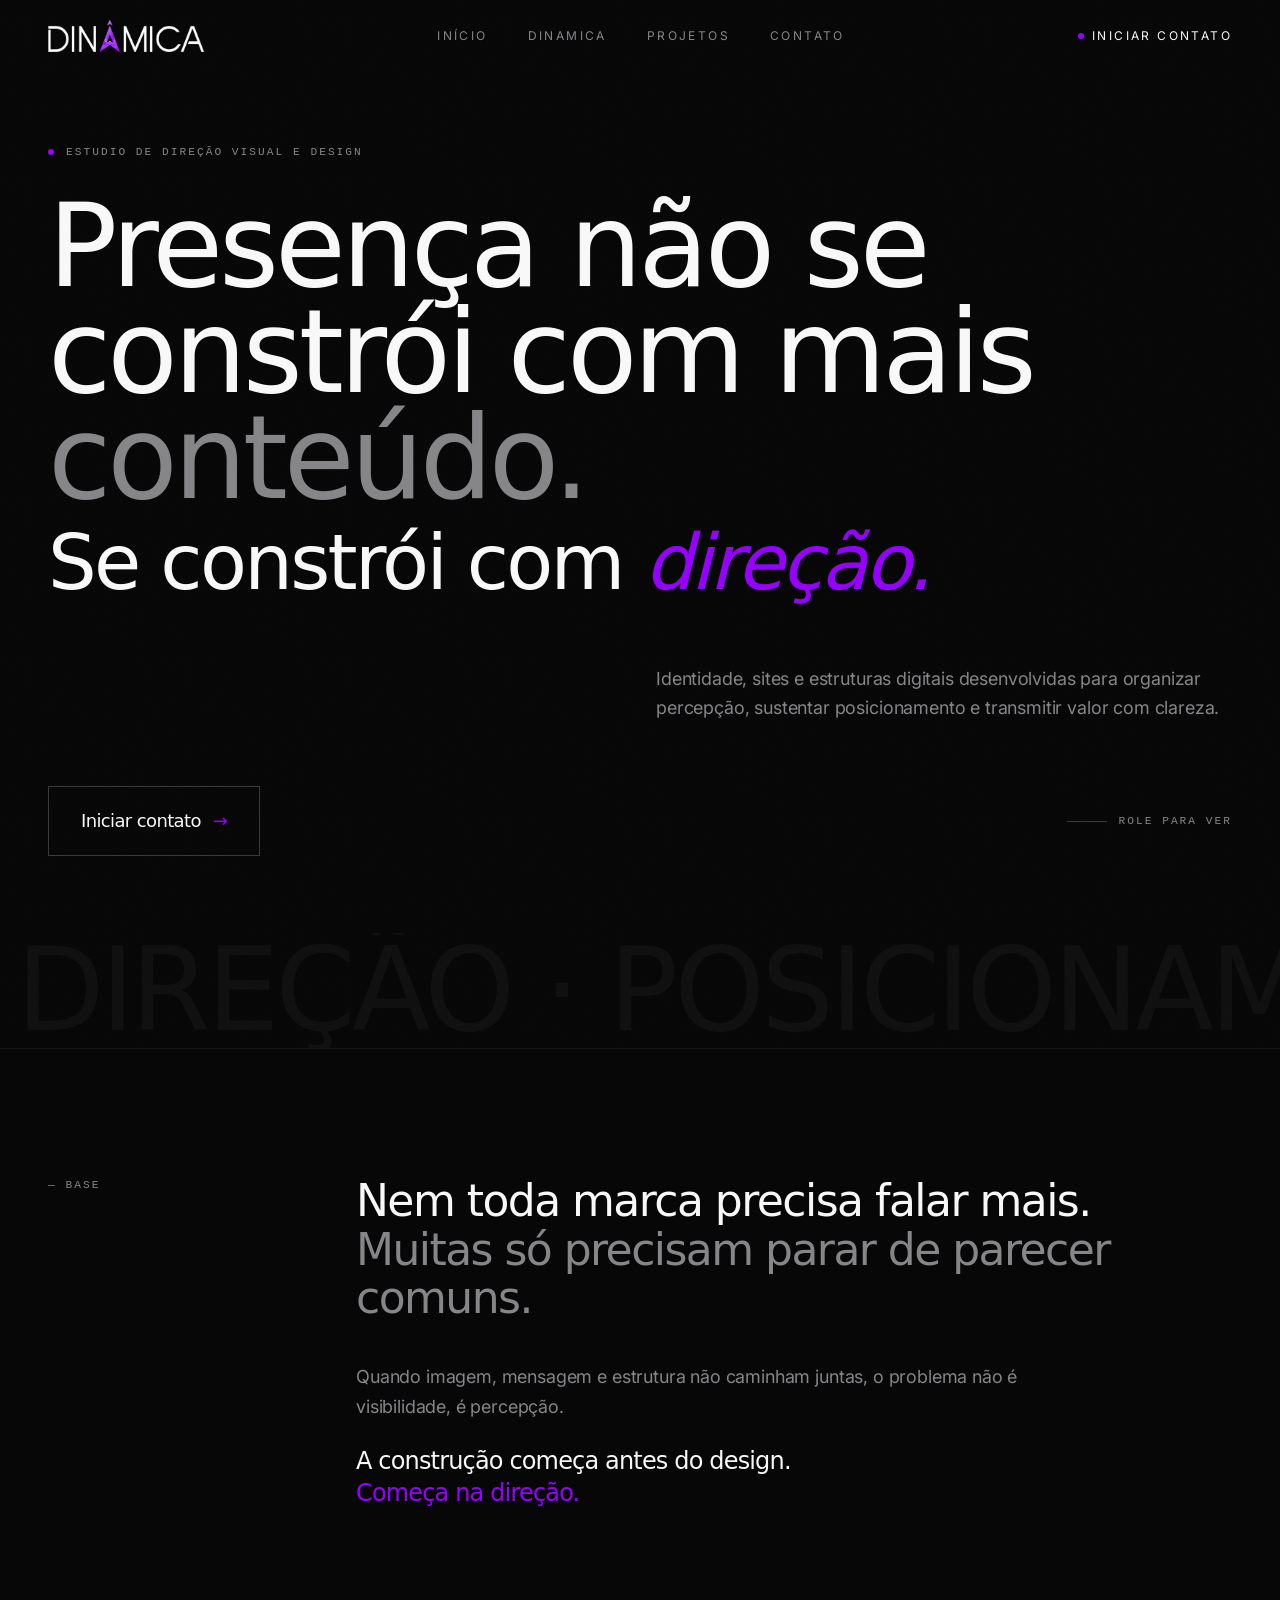
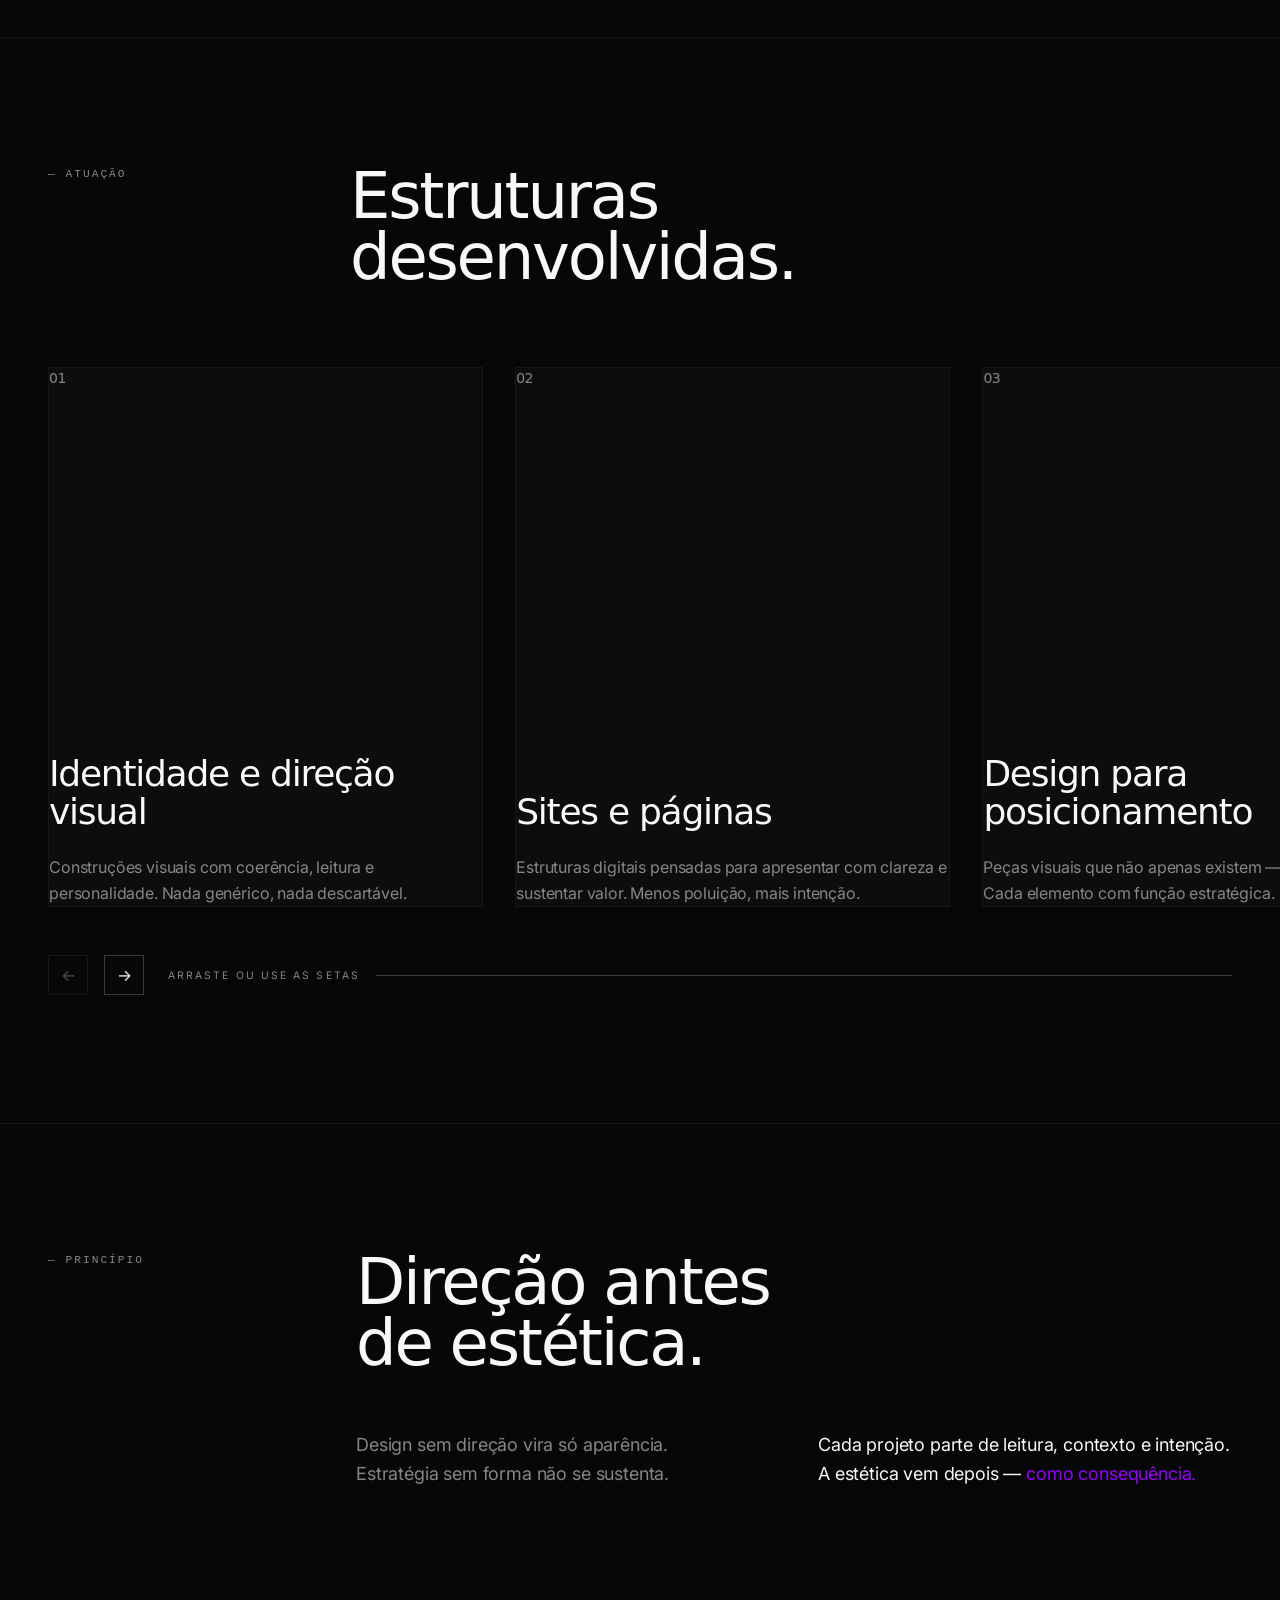
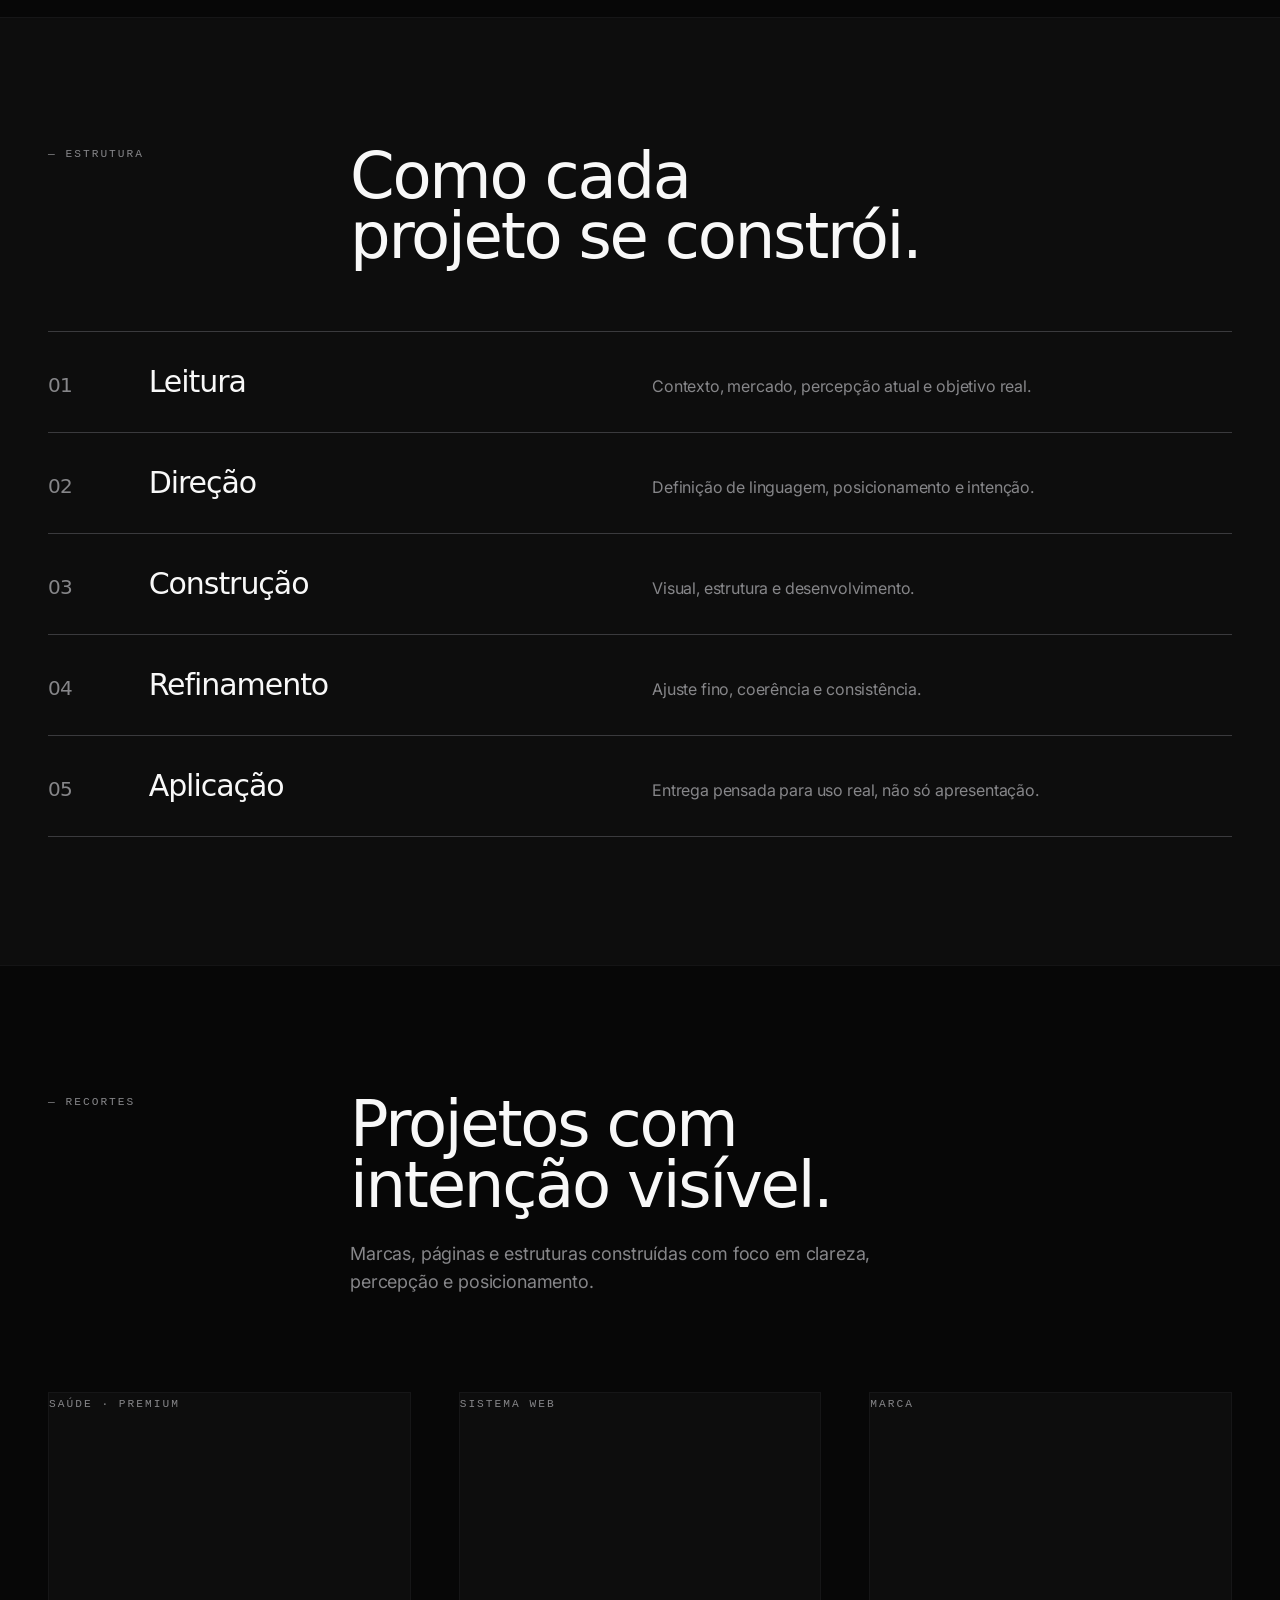
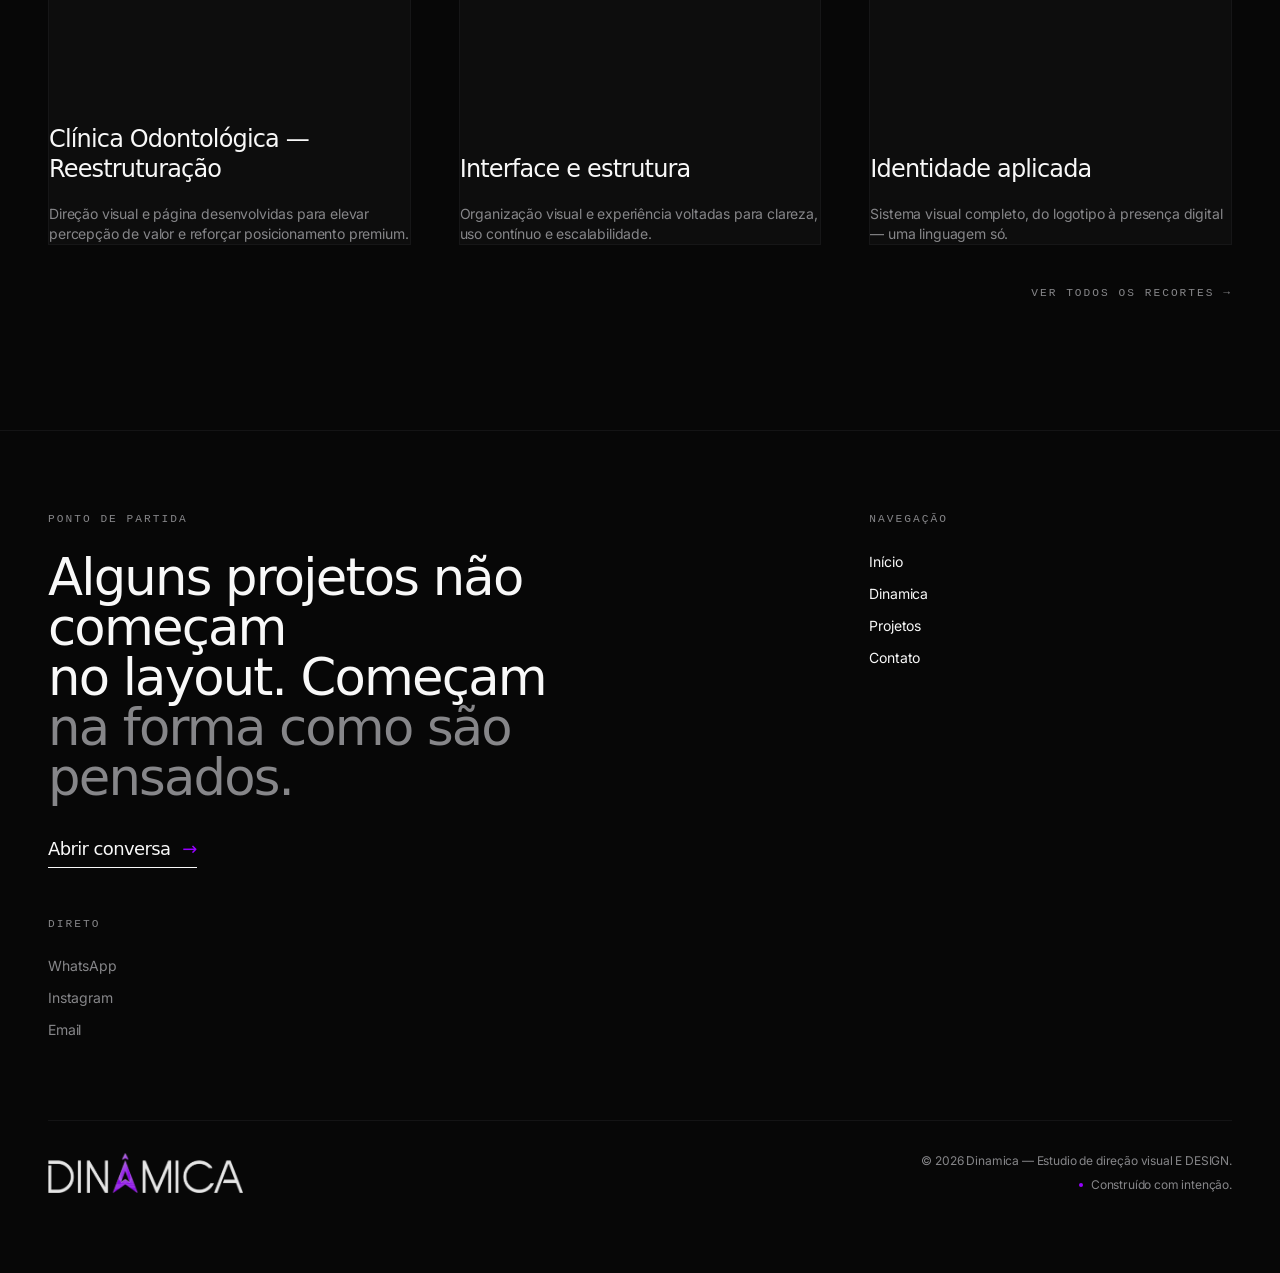
==== commit 11224401: "Add files via upload" ====
--- a/index.html
+++ b/index.html
@@ -79,7 +79,7 @@
           <div class="mx-auto max-w-[1600px] px-6 md:px-12">
             <div class="flex items-center gap-3">
               <span class="h-1.5 w-1.5 rounded-full bg-accent pulse-dot"></span>
-              <p class="label-eyebrow">Estúdio de direção visual</p>
+              <p class="label-eyebrow">Estudio de direção visual E DESIGN</p>
             </div>
 
             <h1 class="reveal mt-8 font-display leading-[0.92] tracking-[-0.035em] text-[clamp(2.5rem,9vw,8rem)]">
@@ -148,7 +148,7 @@
         </section>
 
         <section class="border-t border-border bg-background py-20 md:py-32">
-          <div class="mx-auto max-w-[1600px] px-6 md:px-12">
+          <div class="mx-auto max-w-[1600px] px-6 md:px-12 pb-10 md:pb-16">
             <div class="grid gap-6 md:grid-cols-12">
               <p class="label-eyebrow md:col-span-3">— Atuação</p>
               <h2 class="reveal md:col-span-9 font-display leading-[0.95] tracking-tight text-[clamp(2rem,5vw,4.25rem)]">
@@ -160,10 +160,10 @@
           <div class="relative" data-hscroll>
             <div
               data-hscroll-scroller
-              class="flex cursor-grab snap-x snap-mandatory overflow-x-auto overflow-y-hidden scroll-smooth select-none [scrollbar-width:none] [&::-webkit-scrollbar]:hidden mt-10 gap-5 px-6 pb-6 md:mt-14 md:gap-6 md:px-12"
+              class="flex cursor-grab snap-x snap-mandatory overflow-x-auto overflow-y-hidden scroll-smooth select-none [scrollbar-width:none] [&::-webkit-scrollbar]:hidden mt-20 gap-8 px-6 pb-6 md:mt-32 md:gap-10 md:px-12"
             >
               <article
-                class="group relative flex h-[60vh] min-h-[400px] w-[80vw] shrink-0 snap-center flex-col justify-between border border-border bg-surface p-7 transition-colors hover:border-accent sm:w-[55vw] md:w-[42vw] md:p-10 lg:w-[34vw]"
+                class="group card-neo relative flex h-[60vh] min-h-[400px] w-[80vw] shrink-0 snap-center flex-col justify-between border border-border bg-surface p-10 sm:w-[55vw] md:w-[42vw] md:p-14 lg:w-[34vw]"
               >
                 <div class="flex items-center justify-between">
                   <span class="font-display text-sm tracking-[0.2em] text-muted-foreground">01</span>
@@ -171,14 +171,14 @@
                 </div>
                 <div>
                   <h3 class="font-display leading-[1.05] tracking-tight text-[clamp(1.5rem,3vw,2.25rem)]">Identidade e direção visual</h3>
-                  <p class="mt-5 max-w-md text-sm leading-relaxed text-muted-foreground md:text-base">
+                  <p class="mt-6 max-w-md text-sm leading-relaxed text-muted-foreground md:text-base">
                     Construções visuais com coerência, leitura e personalidade. Nada genérico, nada descartável.
                   </p>
                 </div>
               </article>
 
               <article
-                class="group relative flex h-[60vh] min-h-[400px] w-[80vw] shrink-0 snap-center flex-col justify-between border border-border bg-surface p-7 transition-colors hover:border-accent sm:w-[55vw] md:w-[42vw] md:p-10 lg:w-[34vw]"
+                class="group card-neo relative flex h-[60vh] min-h-[400px] w-[80vw] shrink-0 snap-center flex-col justify-between border border-border bg-surface p-10 sm:w-[55vw] md:w-[42vw] md:p-14 lg:w-[34vw]"
               >
                 <div class="flex items-center justify-between">
                   <span class="font-display text-sm tracking-[0.2em] text-muted-foreground">02</span>
@@ -186,14 +186,14 @@
                 </div>
                 <div>
                   <h3 class="font-display leading-[1.05] tracking-tight text-[clamp(1.5rem,3vw,2.25rem)]">Sites e páginas</h3>
-                  <p class="mt-5 max-w-md text-sm leading-relaxed text-muted-foreground md:text-base">
+                  <p class="mt-6 max-w-md text-sm leading-relaxed text-muted-foreground md:text-base">
                     Estruturas digitais pensadas para apresentar com clareza e sustentar valor. Menos poluição, mais intenção.
                   </p>
                 </div>
               </article>
 
               <article
-                class="group relative flex h-[60vh] min-h-[400px] w-[80vw] shrink-0 snap-center flex-col justify-between border border-border bg-surface p-7 transition-colors hover:border-accent sm:w-[55vw] md:w-[42vw] md:p-10 lg:w-[34vw]"
+                class="group card-neo relative flex h-[60vh] min-h-[400px] w-[80vw] shrink-0 snap-center flex-col justify-between border border-border bg-surface p-10 sm:w-[55vw] md:w-[42vw] md:p-14 lg:w-[34vw]"
               >
                 <div class="flex items-center justify-between">
                   <span class="font-display text-sm tracking-[0.2em] text-muted-foreground">03</span>
@@ -201,14 +201,14 @@
                 </div>
                 <div>
                   <h3 class="font-display leading-[1.05] tracking-tight text-[clamp(1.5rem,3vw,2.25rem)]">Design para posicionamento</h3>
-                  <p class="mt-5 max-w-md text-sm leading-relaxed text-muted-foreground md:text-base">
+                  <p class="mt-6 max-w-md text-sm leading-relaxed text-muted-foreground md:text-base">
                     Peças visuais que não apenas existem — mas comunicam. Cada elemento com função estratégica.
                   </p>
                 </div>
               </article>
 
               <article
-                class="group relative flex h-[60vh] min-h-[400px] w-[80vw] shrink-0 snap-center flex-col justify-between border border-border bg-surface p-7 transition-colors hover:border-accent sm:w-[55vw] md:w-[42vw] md:p-10 lg:w-[34vw]"
+                class="group card-neo relative flex h-[60vh] min-h-[400px] w-[80vw] shrink-0 snap-center flex-col justify-between border border-border bg-surface p-10 sm:w-[55vw] md:w-[42vw] md:p-14 lg:w-[34vw]"
               >
                 <div class="flex items-center justify-between">
                   <span class="font-display text-sm tracking-[0.2em] text-muted-foreground">04</span>
@@ -216,7 +216,7 @@
                 </div>
                 <div>
                   <h3 class="font-display leading-[1.05] tracking-tight text-[clamp(1.5rem,3vw,2.25rem)]">Estrutura digital e presença</h3>
-                  <p class="mt-5 max-w-md text-sm leading-relaxed text-muted-foreground md:text-base">
+                  <p class="mt-6 max-w-md text-sm leading-relaxed text-muted-foreground md:text-base">
                     Organização da marca no ambiente digital. Do visual ao comportamento.
                   </p>
                 </div>
@@ -338,40 +338,37 @@
               </div>
             </div>
 
-            <div class="mt-10 grid gap-5 md:mt-14 md:grid-cols-3 md:gap-6">
-              <a href="./projetos.html" class="reveal group relative flex aspect-[4/5] flex-col justify-between overflow-hidden border border-border bg-surface p-6 transition-all hover:border-accent md:p-8">
-                <div class="absolute inset-0 -z-0 opacity-30 transition-opacity group-hover:opacity-60" style="background: radial-gradient(circle at 30% 20%, oklch(0.27 0.005 285) 0%, transparent 60%);"></div>
+            <div class="mt-24 grid gap-10 md:mt-40 md:grid-cols-3 md:gap-12">
+              <a href="./projetos.html" class="reveal group card-neo relative flex aspect-[4/5] flex-col justify-between overflow-hidden border border-border bg-surface p-10 md:p-12">
                 <div class="relative flex items-center justify-between">
                   <span class="label-eyebrow">Saúde · Premium</span>
                   <span class="text-accent opacity-0 transition-opacity group-hover:opacity-100">→</span>
                 </div>
                 <div class="relative">
                   <h3 class="font-display text-xl leading-tight tracking-tight md:text-2xl">Clínica Odontológica — Reestruturação</h3>
-                  <p class="mt-3 text-sm text-muted-foreground">Direção visual e página desenvolvidas para elevar percepção de valor e reforçar posicionamento premium.</p>
+                  <p class="mt-5 text-sm text-muted-foreground">Direção visual e página desenvolvidas para elevar percepção de valor e reforçar posicionamento premium.</p>
                 </div>
               </a>
 
-              <a href="./projetos.html" class="reveal group relative flex aspect-[4/5] flex-col justify-between overflow-hidden border border-border bg-surface p-6 transition-all hover:border-accent md:p-8">
-                <div class="absolute inset-0 -z-0 opacity-30 transition-opacity group-hover:opacity-60" style="background: radial-gradient(circle at 70% 80%, oklch(0.22 0.04 25) 0%, transparent 60%);"></div>
+              <a href="./projetos.html" class="reveal group card-neo relative flex aspect-[4/5] flex-col justify-between overflow-hidden border border-border bg-surface p-10 md:p-12">
                 <div class="relative flex items-center justify-between">
                   <span class="label-eyebrow">Sistema Web</span>
                   <span class="text-accent opacity-0 transition-opacity group-hover:opacity-100">→</span>
                 </div>
                 <div class="relative">
                   <h3 class="font-display text-xl leading-tight tracking-tight md:text-2xl">Interface e estrutura</h3>
-                  <p class="mt-3 text-sm text-muted-foreground">Organização visual e experiência voltadas para clareza, uso contínuo e escalabilidade.</p>
+                  <p class="mt-5 text-sm text-muted-foreground">Organização visual e experiência voltadas para clareza, uso contínuo e escalabilidade.</p>
                 </div>
               </a>
 
-              <a href="./projetos.html" class="reveal group relative flex aspect-[4/5] flex-col justify-between overflow-hidden border border-border bg-surface p-6 transition-all hover:border-accent md:p-8">
-                <div class="absolute inset-0 -z-0 opacity-30 transition-opacity group-hover:opacity-60" style="background: radial-gradient(circle at 30% 20%, oklch(0.27 0.005 285) 0%, transparent 60%);"></div>
+              <a href="./projetos.html" class="reveal group card-neo relative flex aspect-[4/5] flex-col justify-between overflow-hidden border border-border bg-surface p-10 md:p-12">
                 <div class="relative flex items-center justify-between">
                   <span class="label-eyebrow">Marca</span>
                   <span class="text-accent opacity-0 transition-opacity group-hover:opacity-100">→</span>
                 </div>
                 <div class="relative">
                   <h3 class="font-display text-xl leading-tight tracking-tight md:text-2xl">Identidade aplicada</h3>
-                  <p class="mt-3 text-sm text-muted-foreground">Sistema visual completo, do logotipo à presença digital — uma linguagem só.</p>
+                  <p class="mt-5 text-sm text-muted-foreground">Sistema visual completo, do logotipo à presença digital — uma linguagem só.</p>
                 </div>
               </a>
             </div>
@@ -425,7 +422,7 @@
           <div class="mt-20 flex flex-col items-start justify-between gap-6 border-t border-border pt-8 text-xs text-muted-foreground md:flex-row md:items-end">
             <img src="./assets/dinamica-logo.png" alt="Dinamica" class="h-10 w-auto opacity-90" />
             <div class="flex flex-col gap-2 md:items-end">
-              <p>© <span id="year"></span> Dinamica — Direção, design e estrutura.</p>
+              <p>© <span id="year"></span> Dinamica — Estudio de direção visual E DESIGN.</p>
               <p class="flex items-center gap-2">
                 <span class="h-1 w-1 rounded-full bg-accent"></span>
                 Construído com intenção.
--- a/assets/styles.css
+++ b/assets/styles.css
@@ -1 +1,41 @@
-@import"https://api.fontshare.com/v2/css?f[]=satoshi@900,700,500,400&f[]=manrope@700,500,400&display=swap";@import"https://fonts.googleapis.com/css2?family=Inter:wght@300;400;500&display=swap";@layer components;@layer properties{@supports (((-webkit-hyphens:none)) and (not (margin-trim:inline))) or ((-moz-orient:inline) and (not (color:rgb(from red r g b)))){*,:before,:after,::backdrop{--tw-translate-x:0;--tw-translate-y:0;--tw-translate-z:0;--tw-rotate-x:initial;--tw-rotate-y:initial;--tw-rotate-z:initial;--tw-skew-x:initial;--tw-skew-y:initial;--tw-scroll-snap-strictness:proximity;--tw-space-y-reverse:0;--tw-space-x-reverse:0;--tw-divide-y-reverse:0;--tw-border-style:solid;--tw-leading:initial;--tw-font-weight:initial;--tw-tracking:initial;--tw-ordinal:initial;--tw-slashed-zero:initial;--tw-numeric-figure:initial;--tw-numeric-spacing:initial;--tw-numeric-fraction:initial;--tw-shadow:0 0 #0000;--tw-shadow-color:initial;--tw-shadow-alpha:100%;--tw-inset-shadow:0 0 #0000;--tw-inset-shadow-color:initial;--tw-inset-shadow-alpha:100%;--tw-ring-color:initial;--tw-ring-shadow:0 0 #0000;--tw-inset-ring-color:initial;--tw-inset-ring-shadow:0 0 #0000;--tw-ring-inset:initial;--tw-ring-offset-width:0px;--tw-ring-offset-color:#fff;--tw-ring-offset-shadow:0 0 #0000;--tw-outline-style:solid;--tw-backdrop-blur:initial;--tw-backdrop-brightness:initial;--tw-backdrop-contrast:initial;--tw-backdrop-grayscale:initial;--tw-backdrop-hue-rotate:initial;--tw-backdrop-invert:initial;--tw-backdrop-opacity:initial;--tw-backdrop-saturate:initial;--tw-backdrop-sepia:initial;--tw-duration:initial;--tw-ease:initial;--tw-content:"";--tw-animation-delay:0s;--tw-animation-direction:normal;--tw-animation-duration:initial;--tw-animation-fill-mode:none;--tw-animation-iteration-count:1;--tw-enter-blur:0;--tw-enter-opacity:1;--tw-enter-rotate:0;--tw-enter-scale:1;--tw-enter-translate-x:0;--tw-enter-translate-y:0;--tw-exit-blur:0;--tw-exit-opacity:1;--tw-exit-rotate:0;--tw-exit-scale:1;--tw-exit-translate-x:0;--tw-exit-translate-y:0}}}@layer theme{:root,:host{--font-sans:"Inter", "Manrope", system-ui, sans-serif;--font-mono:"JetBrains Mono", ui-monospace, monospace;--color-black:#000;--spacing:.25rem;--container-sm:24rem;--container-md:28rem;--container-lg:32rem;--container-xl:36rem;--container-2xl:42rem;--text-xs:.75rem;--text-xs--line-height:calc(1 / .75);--text-sm:.875rem;--text-sm--line-height:calc(1.25 / .875);--text-base:1rem;--text-base--line-height: 1.5 ;--text-lg:1.125rem;--text-lg--line-height:calc(1.75 / 1.125);--text-xl:1.25rem;--text-xl--line-height:calc(1.75 / 1.25);--text-2xl:1.5rem;--text-2xl--line-height:calc(2 / 1.5);--text-3xl:1.875rem;--text-3xl--line-height: 1.2 ;--text-6xl:3.75rem;--text-6xl--line-height:1;--text-8xl:6rem;--text-8xl--line-height:1;--font-weight-normal:400;--font-weight-medium:500;--font-weight-semibold:600;--font-weight-bold:700;--tracking-tight:-.025em;--tracking-widest:.1em;--leading-tight:1.25;--leading-relaxed:1.625;--radius-xl:.75rem;--ease-in-out:cubic-bezier(.4, 0, .2, 1);--animate-pulse:pulse 2s cubic-bezier(.4, 0, .6, 1) infinite;--blur-xl:24px;--aspect-video:16 / 9;--default-transition-duration:.15s;--default-transition-timing-function:cubic-bezier(.4, 0, .2, 1);--default-font-family:"Inter", "Manrope", system-ui, sans-serif;--default-mono-font-family:"JetBrains Mono", ui-monospace, monospace;--font-display:"Satoshi", "Manrope", system-ui, sans-serif;--color-background:var(--background);--color-foreground:var(--foreground);--color-muted-foreground:var(--muted-foreground);--color-accent:var(--accent);--color-accent-foreground:var(--accent-foreground);--color-border:var(--border);--color-border-strong:var(--border-strong)}}@layer base{*,:after,:before,::backdrop{box-sizing:border-box;border:0 solid;margin:0;padding:0}::file-selector-button{box-sizing:border-box;border:0 solid;margin:0;padding:0}html,:host{-webkit-text-size-adjust:100%;tab-size:4;line-height:1.5;font-family:var(--default-font-family,ui-sans-serif, system-ui, sans-serif, "Apple Color Emoji", "Segoe UI Emoji", "Segoe UI Symbol", "Noto Color Emoji");font-feature-settings:var(--default-font-feature-settings,normal);font-variation-settings:var(--default-font-variation-settings,normal);-webkit-tap-highlight-color:transparent}hr{height:0;color:inherit;border-top-width:1px}abbr:where([title]){-webkit-text-decoration:underline dotted;text-decoration:underline dotted}h1,h2,h3,h4,h5,h6{font-size:inherit;font-weight:inherit}a{color:inherit;-webkit-text-decoration:inherit;text-decoration:inherit}b,strong{font-weight:bolder}code,kbd,samp,pre{font-family:var(--default-mono-font-family,ui-monospace, SFMono-Regular, Menlo, Monaco, Consolas, "Liberation Mono", "Courier New", monospace);font-feature-settings:var(--default-mono-font-feature-settings,normal);font-variation-settings:var(--default-mono-font-variation-settings,normal);font-size:1em}small{font-size:80%}sub,sup{vertical-align:baseline;font-size:75%;line-height:0;position:relative}sub{bottom:-.25em}sup{top:-.5em}table{text-indent:0;border-color:inherit;border-collapse:collapse}:-moz-focusring{outline:auto}progress{vertical-align:baseline}summary{display:list-item}ol,ul,menu{list-style:none}img,svg,video,canvas,audio,iframe,embed,object{vertical-align:middle;display:block}img,video{max-width:100%;height:auto}button,input,select,optgroup,textarea{font:inherit;font-feature-settings:inherit;font-variation-settings:inherit;letter-spacing:inherit;color:inherit;opacity:1;background-color:#0000;border-radius:0}::file-selector-button{font:inherit;font-feature-settings:inherit;font-variation-settings:inherit;letter-spacing:inherit;color:inherit;opacity:1;background-color:#0000;border-radius:0}:where(select:is([multiple],[size])) optgroup{font-weight:bolder}:where(select:is([multiple],[size])) optgroup option{padding-inline-start:20px}::file-selector-button{margin-inline-end:4px}::placeholder{opacity:1}@supports (not ((-webkit-appearance:-apple-pay-button))) or (contain-intrinsic-size:1px){::placeholder{color:currentColor}@supports (color:color-mix(in lab,red,red)){::placeholder{color:color-mix(in oklab,currentcolor 50%,transparent)}}}textarea{resize:vertical}::-webkit-search-decoration{-webkit-appearance:none}::-webkit-date-and-time-value{min-height:1lh;text-align:inherit}::-webkit-datetime-edit{display:inline-flex}::-webkit-datetime-edit-fields-wrapper{padding:0}::-webkit-datetime-edit{padding-block:0}::-webkit-datetime-edit-year-field{padding-block:0}::-webkit-datetime-edit-month-field{padding-block:0}::-webkit-datetime-edit-day-field{padding-block:0}::-webkit-datetime-edit-hour-field{padding-block:0}::-webkit-datetime-edit-minute-field{padding-block:0}::-webkit-datetime-edit-second-field{padding-block:0}::-webkit-datetime-edit-millisecond-field{padding-block:0}::-webkit-datetime-edit-meridiem-field{padding-block:0}::-webkit-calendar-picker-indicator{line-height:1}:-moz-ui-invalid{box-shadow:none}button,input:where([type=button],[type=reset],[type=submit]){appearance:button}::file-selector-button{appearance:button}::-webkit-inner-spin-button{height:auto}::-webkit-outer-spin-button{height:auto}[hidden]:where(:not([hidden=until-found])){display:none!important}*{border-color:var(--color-border)}html{scroll-behavior:smooth;-webkit-font-smoothing:antialiased;-moz-osx-font-smoothing:grayscale}body{background-color:var(--color-background);color:var(--color-foreground);font-family:var(--font-sans);letter-spacing:-.01em;font-weight:400}::selection{background-color:var(--color-accent);color:var(--color-accent-foreground)}::-webkit-scrollbar{width:8px;height:8px}::-webkit-scrollbar-track{background:var(--background)}::-webkit-scrollbar-thumb{background:var(--graphite);border-radius:4px}}@layer utilities{.pointer-events-none{pointer-events:none}.invisible{visibility:hidden}.sr-only{clip-path:inset(50%);white-space:nowrap;border-width:0;width:1px;height:1px;margin:-1px;padding:0;position:absolute;overflow:hidden}.absolute{position:absolute}.fixed{position:fixed}.relative{position:relative}.inset-0{inset:calc(var(--spacing) * 0)}.inset-x-0{inset-inline:calc(var(--spacing) * 0)}.inset-y-0{inset-block:calc(var(--spacing) * 0)}.start{inset-inline-start:var(--spacing)}.-top-12{top:calc(var(--spacing) * -12)}.top-0{top:calc(var(--spacing) * 0)}.top-1\.5{top:calc(var(--spacing) * 1.5)}.top-1\/2{top:50%}.top-3\.5{top:calc(var(--spacing) * 3.5)}.top-4{top:calc(var(--spacing) * 4)}.top-\[1px\]{top:1px}.top-\[50\%\]{top:50%}.top-\[60\%\]{top:60%}.top-full{top:100%}.-right-12{right:calc(var(--spacing) * -12)}.right-0{right:calc(var(--spacing) * 0)}.right-1{right:calc(var(--spacing) * 1)}.right-2{right:calc(var(--spacing) * 2)}.right-3{right:calc(var(--spacing) * 3)}.right-4{right:calc(var(--spacing) * 4)}.-bottom-12{bottom:calc(var(--spacing) * -12)}.bottom-0{bottom:calc(var(--spacing) * 0)}.-left-12{left:calc(var(--spacing) * -12)}.left-0{left:calc(var(--spacing) * 0)}.left-1\/2{left:50%}.left-2{left:calc(var(--spacing) * 2)}.left-\[50\%\]{left:50%}.-z-0{z-index:-0}.z-10{z-index:10}.z-20{z-index:20}.z-50{z-index:50}.z-\[1\]{z-index:1}.col-span-2{grid-column:span 2/span 2}.col-span-4{grid-column:span 4/span 4}.col-span-8{grid-column:span 8/span 8}.col-span-10{grid-column:span 10/span 10}.col-span-12{grid-column:span 12/span 12}.-mx-1{margin-inline:calc(var(--spacing) * -1)}.mx-2{margin-inline:calc(var(--spacing) * 2)}.mx-3\.5{margin-inline:calc(var(--spacing) * 3.5)}.mx-auto{margin-inline:auto}.my-0\.5{margin-block:calc(var(--spacing) * .5)}.my-1{margin-block:calc(var(--spacing) * 1)}.-mt-4{margin-top:calc(var(--spacing) * -4)}.mt-1\.5{margin-top:calc(var(--spacing) * 1.5)}.mt-2{margin-top:calc(var(--spacing) * 2)}.mt-3{margin-top:calc(var(--spacing) * 3)}.mt-4{margin-top:calc(var(--spacing) * 4)}.mt-5{margin-top:calc(var(--spacing) * 5)}.mt-6{margin-top:calc(var(--spacing) * 6)}.mt-8{margin-top:calc(var(--spacing) * 8)}.mt-10{margin-top:calc(var(--spacing) * 10)}.mt-12{margin-top:calc(var(--spacing) * 12)}.mt-20{margin-top:calc(var(--spacing) * 20)}.mt-24{margin-top:calc(var(--spacing) * 24)}.mt-auto{margin-top:auto}.mr-2{margin-right:calc(var(--spacing) * 2)}.mb-1{margin-bottom:calc(var(--spacing) * 1)}.mb-6{margin-bottom:calc(var(--spacing) * 6)}.-ml-4{margin-left:calc(var(--spacing) * -4)}.ml-1{margin-left:calc(var(--spacing) * 1)}.ml-2{margin-left:calc(var(--spacing) * 2)}.ml-auto{margin-left:auto}.block{display:block}.flex{display:flex}.grid{display:grid}.hidden{display:none}.inline-block{display:inline-block}.inline-flex{display:inline-flex}.table{display:table}.aspect-\[4\/3\]{aspect-ratio:4/3}.aspect-\[4\/5\]{aspect-ratio:4/5}.aspect-square{aspect-ratio:1}.aspect-video{aspect-ratio:var(--aspect-video)}.size-\(--cell-size\){width:var(--cell-size);height:var(--cell-size)}.size-4{width:calc(var(--spacing) * 4);height:calc(var(--spacing) * 4)}.h-\(--cell-size\){height:var(--cell-size)}.h-1{height:calc(var(--spacing) * 1)}.h-1\.5{height:calc(var(--spacing) * 1.5)}.h-2{height:calc(var(--spacing) * 2)}.h-2\.5{height:calc(var(--spacing) * 2.5)}.h-3{height:calc(var(--spacing) * 3)}.h-3\.5{height:calc(var(--spacing) * 3.5)}.h-4{height:calc(var(--spacing) * 4)}.h-5{height:calc(var(--spacing) * 5)}.h-7{height:calc(var(--spacing) * 7)}.h-8{height:calc(var(--spacing) * 8)}.h-9{height:calc(var(--spacing) * 9)}.h-10{height:calc(var(--spacing) * 10)}.h-12{height:calc(var(--spacing) * 12)}.h-16{height:calc(var(--spacing) * 16)}.h-\[1px\]{height:1px}.h-\[60vh\]{height:60vh}.h-\[var\(--radix-navigation-menu-viewport-height\)\]{height:var(--radix-navigation-menu-viewport-height)}.h-\[var\(--radix-select-trigger-height\)\]{height:var(--radix-select-trigger-height)}.h-auto{height:auto}.h-full{height:100%}.h-px{height:1px}.h-svh{height:100svh}.max-h-\(--radix-context-menu-content-available-height\){max-height:var(--radix-context-menu-content-available-height)}.max-h-\(--radix-select-content-available-height\){max-height:var(--radix-select-content-available-height)}.max-h-40{max-height:calc(var(--spacing) * 40)}.max-h-\[300px\]{max-height:300px}.max-h-\[var\(--radix-dropdown-menu-content-available-height\)\]{max-height:var(--radix-dropdown-menu-content-available-height)}.min-h-0{min-height:calc(var(--spacing) * 0)}.min-h-\[60px\]{min-height:60px}.min-h-\[60vh\]{min-height:60vh}.min-h-\[88vh\]{min-height:88vh}.min-h-\[400px\]{min-height:400px}.min-h-screen{min-height:100vh}.min-h-svh{min-height:100svh}.w-\(--cell-size\){width:var(--cell-size)}.w-\(--sidebar-width\){width:var(--sidebar-width)}.w-0{width:calc(var(--spacing) * 0)}.w-1{width:calc(var(--spacing) * 1)}.w-1\.5{width:calc(var(--spacing) * 1.5)}.w-2{width:calc(var(--spacing) * 2)}.w-2\.5{width:calc(var(--spacing) * 2.5)}.w-3{width:calc(var(--spacing) * 3)}.w-3\.5{width:calc(var(--spacing) * 3.5)}.w-3\/4{width:75%}.w-4{width:calc(var(--spacing) * 4)}.w-5{width:calc(var(--spacing) * 5)}.w-7{width:calc(var(--spacing) * 7)}.w-8{width:calc(var(--spacing) * 8)}.w-9{width:calc(var(--spacing) * 9)}.w-10{width:calc(var(--spacing) * 10)}.w-16{width:calc(var(--spacing) * 16)}.w-64{width:calc(var(--spacing) * 64)}.w-72{width:calc(var(--spacing) * 72)}.w-\[1px\]{width:1px}.w-\[80vw\]{width:80vw}.w-\[100px\]{width:100px}.w-auto{width:auto}.w-fit{width:fit-content}.w-full{width:100%}.w-max{width:max-content}.w-px{width:1px}.max-w-\(--skeleton-width\){max-width:var(--skeleton-width)}.max-w-2xl{max-width:var(--container-2xl)}.max-w-\[1600px\]{max-width:1600px}.max-w-lg{max-width:var(--container-lg)}.max-w-max{max-width:max-content}.max-w-md{max-width:var(--container-md)}.max-w-xl{max-width:var(--container-xl)}.min-w-\(--cell-size\){min-width:var(--cell-size)}.min-w-0{min-width:calc(var(--spacing) * 0)}.min-w-5{min-width:calc(var(--spacing) * 5)}.min-w-8{min-width:calc(var(--spacing) * 8)}.min-w-9{min-width:calc(var(--spacing) * 9)}.min-w-10{min-width:calc(var(--spacing) * 10)}.min-w-\[8rem\]{min-width:8rem}.min-w-\[12rem\]{min-width:12rem}.min-w-\[var\(--radix-select-trigger-width\)\]{min-width:var(--radix-select-trigger-width)}.flex-1{flex:1}.shrink-0{flex-shrink:0}.grow{flex-grow:1}.grow-0{flex-grow:0}.basis-full{flex-basis:100%}.caption-bottom{caption-side:bottom}.border-collapse{border-collapse:collapse}.origin-\(--radix-context-menu-content-transform-origin\){transform-origin:var(--radix-context-menu-content-transform-origin)}.origin-\(--radix-dropdown-menu-content-transform-origin\){transform-origin:var(--radix-dropdown-menu-content-transform-origin)}.origin-\(--radix-hover-card-content-transform-origin\){transform-origin:var(--radix-hover-card-content-transform-origin)}.origin-\(--radix-menubar-content-transform-origin\){transform-origin:var(--radix-menubar-content-transform-origin)}.origin-\(--radix-popover-content-transform-origin\){transform-origin:var(--radix-popover-content-transform-origin)}.origin-\(--radix-select-content-transform-origin\){transform-origin:var(--radix-select-content-transform-origin)}.origin-\(--radix-tooltip-content-transform-origin\){transform-origin:var(--radix-tooltip-content-transform-origin)}.-translate-x-1\/2{--tw-translate-x: -50% ;translate:var(--tw-translate-x) var(--tw-translate-y)}.-translate-x-px{--tw-translate-x:-1px;translate:var(--tw-translate-x) var(--tw-translate-y)}.translate-x-\[-50\%\]{--tw-translate-x:-50%;translate:var(--tw-translate-x) var(--tw-translate-y)}.translate-x-px{--tw-translate-x:1px;translate:var(--tw-translate-x) var(--tw-translate-y)}.-translate-y-1\/2{--tw-translate-y: -50% ;translate:var(--tw-translate-x) var(--tw-translate-y)}.-translate-y-\[3px\]{--tw-translate-y: -3px ;translate:var(--tw-translate-x) var(--tw-translate-y)}.translate-y-\[-50\%\]{--tw-translate-y:-50%;translate:var(--tw-translate-x) var(--tw-translate-y)}.translate-y-\[3px\]{--tw-translate-y:3px;translate:var(--tw-translate-x) var(--tw-translate-y)}.-rotate-45{rotate:-45deg}.rotate-45{rotate:45deg}.rotate-90{rotate:90deg}.transform{transform:var(--tw-rotate-x,) var(--tw-rotate-y,) var(--tw-rotate-z,) var(--tw-skew-x,) var(--tw-skew-y,)}.animate-caret-blink{animation:1.25s ease-out infinite caret-blink}.animate-in{animation:enter var(--tw-animation-duration,var(--tw-duration,.15s))var(--tw-ease,ease)var(--tw-animation-delay,0s)var(--tw-animation-iteration-count,1)var(--tw-animation-direction,normal)var(--tw-animation-fill-mode,none)}.animate-pulse{animation:var(--animate-pulse)}.cursor-default{cursor:default}.cursor-grab{cursor:grab}.cursor-pointer{cursor:pointer}.touch-none{touch-action:none}.resize{resize:both}.snap-x{scroll-snap-type:x var(--tw-scroll-snap-strictness)}.snap-mandatory{--tw-scroll-snap-strictness:mandatory}.snap-center{scroll-snap-align:center}.list-none{list-style-type:none}.grid-cols-12{grid-template-columns:repeat(12,minmax(0,1fr))}.flex-col{flex-direction:column}.flex-col-reverse{flex-direction:column-reverse}.flex-row{flex-direction:row}.flex-wrap{flex-wrap:wrap}.place-content-center{place-content:center}.items-baseline{align-items:baseline}.items-center{align-items:center}.items-end{align-items:flex-end}.items-start{align-items:flex-start}.items-stretch{align-items:stretch}.justify-between{justify-content:space-between}.justify-center{justify-content:center}.justify-end{justify-content:flex-end}.gap-1{gap:calc(var(--spacing) * 1)}.gap-1\.5{gap:calc(var(--spacing) * 1.5)}.gap-2{gap:calc(var(--spacing) * 2)}.gap-3{gap:calc(var(--spacing) * 3)}.gap-4{gap:calc(var(--spacing) * 4)}.gap-5{gap:calc(var(--spacing) * 5)}.gap-6{gap:calc(var(--spacing) * 6)}.gap-8{gap:calc(var(--spacing) * 8)}.gap-10{gap:calc(var(--spacing) * 10)}.gap-12{gap:calc(var(--spacing) * 12)}:where(.space-y-1\.5>:not(:last-child)){--tw-space-y-reverse:0;margin-block-start:calc(calc(var(--spacing) * 1.5) * var(--tw-space-y-reverse));margin-block-end:calc(calc(var(--spacing) * 1.5) * calc(1 - var(--tw-space-y-reverse)))}:where(.space-y-2>:not(:last-child)){--tw-space-y-reverse:0;margin-block-start:calc(calc(var(--spacing) * 2) * var(--tw-space-y-reverse));margin-block-end:calc(calc(var(--spacing) * 2) * calc(1 - var(--tw-space-y-reverse)))}:where(.space-y-3>:not(:last-child)){--tw-space-y-reverse:0;margin-block-start:calc(calc(var(--spacing) * 3) * var(--tw-space-y-reverse));margin-block-end:calc(calc(var(--spacing) * 3) * calc(1 - var(--tw-space-y-reverse)))}:where(.space-y-10>:not(:last-child)){--tw-space-y-reverse:0;margin-block-start:calc(calc(var(--spacing) * 10) * var(--tw-space-y-reverse));margin-block-end:calc(calc(var(--spacing) * 10) * calc(1 - var(--tw-space-y-reverse)))}:where(.space-x-1>:not(:last-child)){--tw-space-x-reverse:0;margin-inline-start:calc(calc(var(--spacing) * 1) * var(--tw-space-x-reverse));margin-inline-end:calc(calc(var(--spacing) * 1) * calc(1 - var(--tw-space-x-reverse)))}:where(.divide-y>:not(:last-child)){--tw-divide-y-reverse:0;border-bottom-style:var(--tw-border-style);border-top-style:var(--tw-border-style);border-top-width:calc(1px * var(--tw-divide-y-reverse));border-bottom-width:calc(1px * calc(1 - var(--tw-divide-y-reverse)))}:where(.divide-border>:not(:last-child)){border-color:var(--border)}:where(.divide-border-strong>:not(:last-child)){border-color:var(--border-strong)}.overflow-auto{overflow:auto}.overflow-hidden{overflow:hidden}.overflow-x-auto{overflow-x:auto}.overflow-x-hidden{overflow-x:hidden}.overflow-y-auto{overflow-y:auto}.overflow-y-hidden{overflow-y:hidden}.scroll-smooth{scroll-behavior:smooth}.rounded-\[2px\]{border-radius:2px}.rounded-\[inherit\]{border-radius:inherit}.rounded-full{border-radius:3.40282e38px}.rounded-lg{border-radius:6px}.rounded-md{border-radius:4px}.rounded-none{border-radius:0}.rounded-sm{border-radius:2px}.rounded-xl{border-radius:var(--radius-xl)}.rounded-t-\[10px\]{border-top-left-radius:10px;border-top-right-radius:10px}.rounded-l-md{border-top-left-radius:4px;border-bottom-left-radius:4px}.rounded-tl-sm{border-top-left-radius:2px}.rounded-r-md{border-top-right-radius:4px;border-bottom-right-radius:4px}.border{border-style:var(--tw-border-style);border-width:1px}.border-2{border-style:var(--tw-border-style);border-width:2px}.border-\[1\.5px\]{border-style:var(--tw-border-style);border-width:1.5px}.border-y{border-block-style:var(--tw-border-style);border-block-width:1px}.border-t{border-top-style:var(--tw-border-style);border-top-width:1px}.border-r{border-right-style:var(--tw-border-style);border-right-width:1px}.border-b{border-bottom-style:var(--tw-border-style);border-bottom-width:1px}.border-l{border-left-style:var(--tw-border-style);border-left-width:1px}.border-dashed{--tw-border-style:dashed;border-style:dashed}.border-\(--color-border\){border-color:var(--color-border)}.border-border{border-color:var(--border)}.border-border-strong{border-color:var(--border-strong)}.border-border\/50{border-color:var(--border)}@supports (color:color-mix(in lab,red,red)){.border-border\/50{border-color:color-mix(in oklab,var(--border) 50%,transparent)}}.border-destructive\/50{border-color:var(--destructive)}@supports (color:color-mix(in lab,red,red)){.border-destructive\/50{border-color:color-mix(in oklab,var(--destructive) 50%,transparent)}}.border-foreground{border-color:var(--foreground)}.border-input{border-color:var(--input)}.border-primary,.border-primary\/50{border-color:var(--primary)}@supports (color:color-mix(in lab,red,red)){.border-primary\/50{border-color:color-mix(in oklab,var(--primary) 50%,transparent)}}.border-transparent{border-color:#0000}.border-t-transparent{border-top-color:#0000}.border-l-transparent{border-left-color:#0000}.bg-\(--color-bg\){background-color:var(--color-bg)}.bg-accent{background-color:var(--accent)}.bg-background,.bg-background\/70{background-color:var(--background)}@supports (color:color-mix(in lab,red,red)){.bg-background\/70{background-color:color-mix(in oklab,var(--background) 70%,transparent)}}.bg-background\/95{background-color:var(--background)}@supports (color:color-mix(in lab,red,red)){.bg-background\/95{background-color:color-mix(in oklab,var(--background) 95%,transparent)}}.bg-black\/80{background-color:#000c}@supports (color:color-mix(in lab,red,red)){.bg-black\/80{background-color:color-mix(in oklab,var(--color-black) 80%,transparent)}}.bg-border{background-color:var(--border)}.bg-border-strong{background-color:var(--border-strong)}.bg-card{background-color:var(--card)}.bg-destructive,.bg-destructive\/10{background-color:var(--destructive)}@supports (color:color-mix(in lab,red,red)){.bg-destructive\/10{background-color:color-mix(in oklab,var(--destructive) 10%,transparent)}}.bg-foreground{background-color:var(--foreground)}.bg-muted,.bg-muted\/50{background-color:var(--muted)}@supports (color:color-mix(in lab,red,red)){.bg-muted\/50{background-color:color-mix(in oklab,var(--muted) 50%,transparent)}}.bg-popover{background-color:var(--popover)}.bg-primary,.bg-primary\/10{background-color:var(--primary)}@supports (color:color-mix(in lab,red,red)){.bg-primary\/10{background-color:color-mix(in oklab,var(--primary) 10%,transparent)}}.bg-primary\/20{background-color:var(--primary)}@supports (color:color-mix(in lab,red,red)){.bg-primary\/20{background-color:color-mix(in oklab,var(--primary) 20%,transparent)}}.bg-secondary{background-color:var(--secondary)}.bg-surface{background-color:var(--surface)}.bg-transparent{background-color:#0000}.fill-current{fill:currentColor}.fill-primary{fill:var(--primary)}.p-0{padding:calc(var(--spacing) * 0)}.p-1{padding:calc(var(--spacing) * 1)}.p-2{padding:calc(var(--spacing) * 2)}.p-3{padding:calc(var(--spacing) * 3)}.p-4{padding:calc(var(--spacing) * 4)}.p-6{padding:calc(var(--spacing) * 6)}.p-7{padding:calc(var(--spacing) * 7)}.p-\[1px\]{padding:1px}.px-\(--cell-size\){padding-inline:var(--cell-size)}.px-1{padding-inline:calc(var(--spacing) * 1)}.px-1\.5{padding-inline:calc(var(--spacing) * 1.5)}.px-2{padding-inline:calc(var(--spacing) * 2)}.px-2\.5{padding-inline:calc(var(--spacing) * 2.5)}.px-3{padding-inline:calc(var(--spacing) * 3)}.px-4{padding-inline:calc(var(--spacing) * 4)}.px-6{padding-inline:calc(var(--spacing) * 6)}.px-8{padding-inline:calc(var(--spacing) * 8)}.py-0\.5{padding-block:calc(var(--spacing) * .5)}.py-1{padding-block:calc(var(--spacing) * 1)}.py-1\.5{padding-block:calc(var(--spacing) * 1.5)}.py-2{padding-block:calc(var(--spacing) * 2)}.py-3{padding-block:calc(var(--spacing) * 3)}.py-4{padding-block:calc(var(--spacing) * 4)}.py-5{padding-block:calc(var(--spacing) * 5)}.py-6{padding-block:calc(var(--spacing) * 6)}.py-10{padding-block:calc(var(--spacing) * 10)}.py-16{padding-block:calc(var(--spacing) * 16)}.py-20{padding-block:calc(var(--spacing) * 20)}.pt-0{padding-top:calc(var(--spacing) * 0)}.pt-3{padding-top:calc(var(--spacing) * 3)}.pt-4{padding-top:calc(var(--spacing) * 4)}.pt-5{padding-top:calc(var(--spacing) * 5)}.pt-6{padding-top:calc(var(--spacing) * 6)}.pt-8{padding-top:calc(var(--spacing) * 8)}.pt-24{padding-top:calc(var(--spacing) * 24)}.pt-28{padding-top:calc(var(--spacing) * 28)}.pr-1{padding-right:calc(var(--spacing) * 1)}.pr-2{padding-right:calc(var(--spacing) * 2)}.pr-2\.5{padding-right:calc(var(--spacing) * 2.5)}.pr-8{padding-right:calc(var(--spacing) * 8)}.pb-1{padding-bottom:calc(var(--spacing) * 1)}.pb-3{padding-bottom:calc(var(--spacing) * 3)}.pb-4{padding-bottom:calc(var(--spacing) * 4)}.pb-6{padding-bottom:calc(var(--spacing) * 6)}.pb-16{padding-bottom:calc(var(--spacing) * 16)}.pb-20{padding-bottom:calc(var(--spacing) * 20)}.pb-32{padding-bottom:calc(var(--spacing) * 32)}.pl-2{padding-left:calc(var(--spacing) * 2)}.pl-2\.5{padding-left:calc(var(--spacing) * 2.5)}.pl-4{padding-left:calc(var(--spacing) * 4)}.pl-8{padding-left:calc(var(--spacing) * 8)}.text-center{text-align:center}.text-left{text-align:left}.text-right{text-align:right}.align-middle{vertical-align:middle}.font-display{font-family:Satoshi,Manrope,system-ui,sans-serif}.font-mono{font-family:JetBrains Mono,ui-monospace,monospace}.text-2xl{font-size:var(--text-2xl);line-height:var(--tw-leading,var(--text-2xl--line-height))}.text-6xl{font-size:var(--text-6xl);line-height:var(--tw-leading,var(--text-6xl--line-height))}.text-base{font-size:var(--text-base);line-height:var(--tw-leading,var(--text-base--line-height))}.text-lg{font-size:var(--text-lg);line-height:var(--tw-leading,var(--text-lg--line-height))}.text-sm{font-size:var(--text-sm);line-height:var(--tw-leading,var(--text-sm--line-height))}.text-xl{font-size:var(--text-xl);line-height:var(--tw-leading,var(--text-xl--line-height))}.text-xs{font-size:var(--text-xs);line-height:var(--tw-leading,var(--text-xs--line-height))}.text-\[0\.8rem\]{font-size:.8rem}.text-\[0\.65rem\]{font-size:.65rem}.text-\[clamp\(1\.5rem\,3\.5vw\,2\.75rem\)\]{font-size:clamp(1.5rem,3.5vw,2.75rem)}.text-\[clamp\(1\.5rem\,3vw\,2\.25rem\)\]{font-size:clamp(1.5rem,3vw,2.25rem)}.text-\[clamp\(1\.75rem\,4vw\,3\.25rem\)\]{font-size:clamp(1.75rem,4vw,3.25rem)}.text-\[clamp\(1\.75rem\,6vw\,5\.5rem\)\]{font-size:clamp(1.75rem,6vw,5.5rem)}.text-\[clamp\(2\.5rem\,8vw\,7rem\)\]{font-size:clamp(2.5rem,8vw,7rem)}.text-\[clamp\(2\.5rem\,9vw\,8rem\)\]{font-size:clamp(2.5rem,9vw,8rem)}.text-\[clamp\(2\.25rem\,6vw\,5rem\)\]{font-size:clamp(2.25rem,6vw,5rem)}.text-\[clamp\(2\.75rem\,9vw\,8rem\)\]{font-size:clamp(2.75rem,9vw,8rem)}.text-\[clamp\(2rem\,5vw\,4\.25rem\)\]{font-size:clamp(2rem,5vw,4.25rem)}.text-\[clamp\(3rem\,9vw\,9rem\)\]{font-size:clamp(3rem,9vw,9rem)}.leading-\[0\.92\]{--tw-leading:.92;line-height:.92}.leading-\[0\.95\]{--tw-leading:.95;line-height:.95}.leading-\[0\.98\]{--tw-leading:.98;line-height:.98}.leading-\[1\.1\]{--tw-leading:1.1;line-height:1.1}.leading-\[1\.05\]{--tw-leading:1.05;line-height:1.05}.leading-\[1\.15\]{--tw-leading:1.15;line-height:1.15}.leading-\[1\],.leading-none{--tw-leading:1;line-height:1}.leading-relaxed{--tw-leading:var(--leading-relaxed);line-height:var(--leading-relaxed)}.leading-tight{--tw-leading:var(--leading-tight);line-height:var(--leading-tight)}.font-bold{--tw-font-weight:var(--font-weight-bold);font-weight:var(--font-weight-bold)}.font-medium{--tw-font-weight:var(--font-weight-medium);font-weight:var(--font-weight-medium)}.font-normal{--tw-font-weight:var(--font-weight-normal);font-weight:var(--font-weight-normal)}.font-semibold{--tw-font-weight:var(--font-weight-semibold);font-weight:var(--font-weight-semibold)}.tracking-\[-0\.035em\]{--tw-tracking:-.035em;letter-spacing:-.035em}.tracking-\[0\.2em\]{--tw-tracking:.2em;letter-spacing:.2em}.tracking-tight{--tw-tracking:var(--tracking-tight);letter-spacing:var(--tracking-tight)}.tracking-widest{--tw-tracking:var(--tracking-widest);letter-spacing:var(--tracking-widest)}.break-words{overflow-wrap:break-word}.whitespace-nowrap{white-space:nowrap}.text-accent{color:var(--accent)}.text-accent-foreground{color:var(--accent-foreground)}.text-card-foreground{color:var(--card-foreground)}.text-current{color:currentColor}.text-destructive{color:var(--destructive)}.text-destructive-foreground{color:var(--destructive-foreground)}.text-foreground,.text-foreground\/\[0\.04\]{color:var(--foreground)}@supports (color:color-mix(in lab,red,red)){.text-foreground\/\[0\.04\]{color:color-mix(in oklab,var(--foreground) 4%,transparent)}}.text-muted-foreground{color:var(--muted-foreground)}.text-popover-foreground{color:var(--popover-foreground)}.text-primary{color:var(--primary)}.text-primary-foreground{color:var(--primary-foreground)}.text-secondary-foreground{color:var(--secondary-foreground)}.uppercase{text-transform:uppercase}.italic{font-style:italic}.tabular-nums{--tw-numeric-spacing:tabular-nums;font-variant-numeric:var(--tw-ordinal,) var(--tw-slashed-zero,) var(--tw-numeric-figure,) var(--tw-numeric-spacing,) var(--tw-numeric-fraction,)}.underline-offset-4{text-underline-offset:4px}.opacity-0{opacity:0}.opacity-30{opacity:.3}.opacity-50{opacity:.5}.opacity-60{opacity:.6}.opacity-70{opacity:.7}.opacity-90{opacity:.9}.shadow{--tw-shadow:0 1px 3px 0 var(--tw-shadow-color,#0000001a), 0 1px 2px -1px var(--tw-shadow-color,#0000001a);box-shadow:var(--tw-inset-shadow),var(--tw-inset-ring-shadow),var(--tw-ring-offset-shadow),var(--tw-ring-shadow),var(--tw-shadow)}.shadow-\[0_0_0_1px_var\(--sidebar-border\)\]{--tw-shadow:0 0 0 1px var(--tw-shadow-color,var(--sidebar-border));box-shadow:var(--tw-inset-shadow),var(--tw-inset-ring-shadow),var(--tw-ring-offset-shadow),var(--tw-ring-shadow),var(--tw-shadow)}.shadow-lg{--tw-shadow:0 10px 15px -3px var(--tw-shadow-color,#0000001a), 0 4px 6px -4px var(--tw-shadow-color,#0000001a);box-shadow:var(--tw-inset-shadow),var(--tw-inset-ring-shadow),var(--tw-ring-offset-shadow),var(--tw-ring-shadow),var(--tw-shadow)}.shadow-md{--tw-shadow:0 4px 6px -1px var(--tw-shadow-color,#0000001a), 0 2px 4px -2px var(--tw-shadow-color,#0000001a);box-shadow:var(--tw-inset-shadow),var(--tw-inset-ring-shadow),var(--tw-ring-offset-shadow),var(--tw-ring-shadow),var(--tw-shadow)}.shadow-none{--tw-shadow:0 0 #0000;box-shadow:var(--tw-inset-shadow),var(--tw-inset-ring-shadow),var(--tw-ring-offset-shadow),var(--tw-ring-shadow),var(--tw-shadow)}.shadow-sm{--tw-shadow:0 1px 3px 0 var(--tw-shadow-color,#0000001a), 0 1px 2px -1px var(--tw-shadow-color,#0000001a);box-shadow:var(--tw-inset-shadow),var(--tw-inset-ring-shadow),var(--tw-ring-offset-shadow),var(--tw-ring-shadow),var(--tw-shadow)}.shadow-xl{--tw-shadow:0 20px 25px -5px var(--tw-shadow-color,#0000001a), 0 8px 10px -6px var(--tw-shadow-color,#0000001a);box-shadow:var(--tw-inset-shadow),var(--tw-inset-ring-shadow),var(--tw-ring-offset-shadow),var(--tw-ring-shadow),var(--tw-shadow)}.shadow-xs{--tw-shadow:0 1px 2px 0 var(--tw-shadow-color,#0000000d);box-shadow:var(--tw-inset-shadow),var(--tw-inset-ring-shadow),var(--tw-ring-offset-shadow),var(--tw-ring-shadow),var(--tw-shadow)}.ring-0{--tw-ring-shadow:var(--tw-ring-inset,) 0 0 0 calc(0px + var(--tw-ring-offset-width)) var(--tw-ring-color,currentcolor);box-shadow:var(--tw-inset-shadow),var(--tw-inset-ring-shadow),var(--tw-ring-offset-shadow),var(--tw-ring-shadow),var(--tw-shadow)}.ring-1{--tw-ring-shadow:var(--tw-ring-inset,) 0 0 0 calc(1px + var(--tw-ring-offset-width)) var(--tw-ring-color,currentcolor);box-shadow:var(--tw-inset-shadow),var(--tw-inset-ring-shadow),var(--tw-ring-offset-shadow),var(--tw-ring-shadow),var(--tw-shadow)}.ring-ring{--tw-ring-color:var(--ring)}.ring-offset-background{--tw-ring-offset-color:var(--background)}.outline{outline-style:var(--tw-outline-style);outline-width:1px}.backdrop-blur-xl{--tw-backdrop-blur:blur(var(--blur-xl));-webkit-backdrop-filter:var(--tw-backdrop-blur,) var(--tw-backdrop-brightness,) var(--tw-backdrop-contrast,) var(--tw-backdrop-grayscale,) var(--tw-backdrop-hue-rotate,) var(--tw-backdrop-invert,) var(--tw-backdrop-opacity,) var(--tw-backdrop-saturate,) var(--tw-backdrop-sepia,);backdrop-filter:var(--tw-backdrop-blur,) var(--tw-backdrop-brightness,) var(--tw-backdrop-contrast,) var(--tw-backdrop-grayscale,) var(--tw-backdrop-hue-rotate,) var(--tw-backdrop-invert,) var(--tw-backdrop-opacity,) var(--tw-backdrop-saturate,) var(--tw-backdrop-sepia,)}.transition{transition-property:color,background-color,border-color,outline-color,text-decoration-color,fill,stroke,--tw-gradient-from,--tw-gradient-via,--tw-gradient-to,opacity,box-shadow,transform,translate,scale,rotate,filter,-webkit-backdrop-filter,backdrop-filter,display,content-visibility,overlay,pointer-events;transition-timing-function:var(--tw-ease,var(--default-transition-timing-function));transition-duration:var(--tw-duration,var(--default-transition-duration))}.transition-\[left\,right\,width\]{transition-property:left,right,width;transition-timing-function:var(--tw-ease,var(--default-transition-timing-function));transition-duration:var(--tw-duration,var(--default-transition-duration))}.transition-\[margin\,opacity\]{transition-property:margin,opacity;transition-timing-function:var(--tw-ease,var(--default-transition-timing-function));transition-duration:var(--tw-duration,var(--default-transition-duration))}.transition-\[width\,height\,padding\]{transition-property:width,height,padding;transition-timing-function:var(--tw-ease,var(--default-transition-timing-function));transition-duration:var(--tw-duration,var(--default-transition-duration))}.transition-\[width\]{transition-property:width;transition-timing-function:var(--tw-ease,var(--default-transition-timing-function));transition-duration:var(--tw-duration,var(--default-transition-duration))}.transition-all{transition-property:all;transition-timing-function:var(--tw-ease,var(--default-transition-timing-function));transition-duration:var(--tw-duration,var(--default-transition-duration))}.transition-colors{transition-property:color,background-color,border-color,outline-color,text-decoration-color,fill,stroke,--tw-gradient-from,--tw-gradient-via,--tw-gradient-to;transition-timing-function:var(--tw-ease,var(--default-transition-timing-function));transition-duration:var(--tw-duration,var(--default-transition-duration))}.transition-opacity{transition-property:opacity;transition-timing-function:var(--tw-ease,var(--default-transition-timing-function));transition-duration:var(--tw-duration,var(--default-transition-duration))}.transition-transform{transition-property:transform,translate,scale,rotate;transition-timing-function:var(--tw-ease,var(--default-transition-timing-function));transition-duration:var(--tw-duration,var(--default-transition-duration))}.duration-200{--tw-duration:.2s;transition-duration:.2s}.duration-300{--tw-duration:.3s;transition-duration:.3s}.duration-500{--tw-duration:.5s;transition-duration:.5s}.duration-1000{--tw-duration:1s;transition-duration:1s}.ease-in-out{--tw-ease:var(--ease-in-out);transition-timing-function:var(--ease-in-out)}.ease-linear{--tw-ease:linear;transition-timing-function:linear}.fade-in-0{--tw-enter-opacity:0}.outline-none{--tw-outline-style:none;outline-style:none}.select-none{-webkit-user-select:none;user-select:none}.zoom-in-95{--tw-enter-scale:.95}.\[--cell-size\:2rem\]{--cell-size:2rem}.\[scrollbar-width\:none\]{scrollbar-width:none}.group-focus-within\/menu-item\:opacity-100:is(:where(.group\/menu-item):focus-within *){opacity:1}@media(hover:hover){.group-hover\:translate-x-1:is(:where(.group):hover *){--tw-translate-x:calc(var(--spacing) * 1);translate:var(--tw-translate-x) var(--tw-translate-y)}.group-hover\:text-accent:is(:where(.group):hover *){color:var(--accent)}.group-hover\:opacity-60:is(:where(.group):hover *){opacity:.6}.group-hover\:opacity-100:is(:where(.group):hover *),.group-hover\/menu-item\:opacity-100:is(:where(.group\/menu-item):hover *){opacity:1}}.group-has-\[\[data-sidebar\=menu-action\]\]\/menu-item\:pr-8:is(:where(.group\/menu-item):has([data-sidebar=menu-action]) *){padding-right:calc(var(--spacing) * 8)}.group-data-\[collapsible\=icon\]\:-mt-8:is(:where(.group)[data-collapsible=icon] *){margin-top:calc(var(--spacing) * -8)}.group-data-\[collapsible\=icon\]\:hidden:is(:where(.group)[data-collapsible=icon] *){display:none}.group-data-\[collapsible\=icon\]\:\!size-8:is(:where(.group)[data-collapsible=icon] *){width:calc(var(--spacing) * 8)!important;height:calc(var(--spacing) * 8)!important}.group-data-\[collapsible\=icon\]\:w-\(--sidebar-width-icon\):is(:where(.group)[data-collapsible=icon] *){width:var(--sidebar-width-icon)}.group-data-\[collapsible\=icon\]\:w-\[calc\(var\(--sidebar-width-icon\)_\+_theme\(spacing\.4\)\)\]:is(:where(.group)[data-collapsible=icon] *){width:calc(var(--sidebar-width-icon) + 1rem)}.group-data-\[collapsible\=icon\]\:w-\[calc\(var\(--sidebar-width-icon\)_\+_theme\(spacing\.4\)_\+2px\)\]:is(:where(.group)[data-collapsible=icon] *){width:calc(var(--sidebar-width-icon) + 1rem + 2px)}.group-data-\[collapsible\=icon\]\:overflow-hidden:is(:where(.group)[data-collapsible=icon] *){overflow:hidden}.group-data-\[collapsible\=icon\]\:\!p-0:is(:where(.group)[data-collapsible=icon] *){padding:calc(var(--spacing) * 0)!important}.group-data-\[collapsible\=icon\]\:\!p-2:is(:where(.group)[data-collapsible=icon] *){padding:calc(var(--spacing) * 2)!important}.group-data-\[collapsible\=icon\]\:opacity-0:is(:where(.group)[data-collapsible=icon] *){opacity:0}.group-data-\[collapsible\=offcanvas\]\:right-\[calc\(var\(--sidebar-width\)\*-1\)\]:is(:where(.group)[data-collapsible=offcanvas] *){right:calc(var(--sidebar-width) * -1)}.group-data-\[collapsible\=offcanvas\]\:left-\[calc\(var\(--sidebar-width\)\*-1\)\]:is(:where(.group)[data-collapsible=offcanvas] *){left:calc(var(--sidebar-width) * -1)}.group-data-\[collapsible\=offcanvas\]\:w-0:is(:where(.group)[data-collapsible=offcanvas] *){width:calc(var(--spacing) * 0)}.group-data-\[collapsible\=offcanvas\]\:translate-x-0:is(:where(.group)[data-collapsible=offcanvas] *){--tw-translate-x:calc(var(--spacing) * 0);translate:var(--tw-translate-x) var(--tw-translate-y)}.group-data-\[focused\=true\]\/day\:relative:is(:where(.group\/day)[data-focused=true] *){position:relative}.group-data-\[focused\=true\]\/day\:z-10:is(:where(.group\/day)[data-focused=true] *){z-index:10}.group-data-\[focused\=true\]\/day\:border-ring:is(:where(.group\/day)[data-focused=true] *){border-color:var(--ring)}.group-data-\[focused\=true\]\/day\:ring-\[3px\]:is(:where(.group\/day)[data-focused=true] *){--tw-ring-shadow:var(--tw-ring-inset,) 0 0 0 calc(3px + var(--tw-ring-offset-width)) var(--tw-ring-color,currentcolor);box-shadow:var(--tw-inset-shadow),var(--tw-inset-ring-shadow),var(--tw-ring-offset-shadow),var(--tw-ring-shadow),var(--tw-shadow)}.group-data-\[focused\=true\]\/day\:ring-ring\/50:is(:where(.group\/day)[data-focused=true] *){--tw-ring-color:var(--ring)}@supports (color:color-mix(in lab,red,red)){.group-data-\[focused\=true\]\/day\:ring-ring\/50:is(:where(.group\/day)[data-focused=true] *){--tw-ring-color:color-mix(in oklab, var(--ring) 50%, transparent)}}.group-data-\[side\=left\]\:-right-4:is(:where(.group)[data-side=left] *){right:calc(var(--spacing) * -4)}.group-data-\[side\=left\]\:border-r:is(:where(.group)[data-side=left] *){border-right-style:var(--tw-border-style);border-right-width:1px}.group-data-\[side\=right\]\:left-0:is(:where(.group)[data-side=right] *){left:calc(var(--spacing) * 0)}.group-data-\[side\=right\]\:rotate-180:is(:where(.group)[data-side=right] *){rotate:180deg}.group-data-\[side\=right\]\:border-l:is(:where(.group)[data-side=right] *){border-left-style:var(--tw-border-style);border-left-width:1px}.group-data-\[state\=open\]\:rotate-180:is(:where(.group)[data-state=open] *){rotate:180deg}.group-data-\[variant\=floating\]\:rounded-lg:is(:where(.group)[data-variant=floating] *){border-radius:6px}.group-data-\[variant\=floating\]\:border:is(:where(.group)[data-variant=floating] *){border-style:var(--tw-border-style);border-width:1px}.group-data-\[variant\=floating\]\:shadow:is(:where(.group)[data-variant=floating] *){--tw-shadow:0 1px 3px 0 var(--tw-shadow-color,#0000001a), 0 1px 2px -1px var(--tw-shadow-color,#0000001a);box-shadow:var(--tw-inset-shadow),var(--tw-inset-ring-shadow),var(--tw-ring-offset-shadow),var(--tw-ring-shadow),var(--tw-shadow)}.group-\[\.toast\]\:bg-muted:is(:where(.group).toast *){background-color:var(--muted)}.group-\[\.toast\]\:bg-primary:is(:where(.group).toast *){background-color:var(--primary)}.group-\[\.toast\]\:text-muted-foreground:is(:where(.group).toast *){color:var(--muted-foreground)}.group-\[\.toast\]\:text-primary-foreground:is(:where(.group).toast *){color:var(--primary-foreground)}.group-\[\.toaster\]\:border-border:is(:where(.group).toaster *){border-color:var(--border)}.group-\[\.toaster\]\:bg-background:is(:where(.group).toaster *){background-color:var(--background)}.group-\[\.toaster\]\:text-foreground:is(:where(.group).toaster *){color:var(--foreground)}.group-\[\.toaster\]\:shadow-lg:is(:where(.group).toaster *){--tw-shadow:0 10px 15px -3px var(--tw-shadow-color,#0000001a), 0 4px 6px -4px var(--tw-shadow-color,#0000001a);box-shadow:var(--tw-inset-shadow),var(--tw-inset-ring-shadow),var(--tw-ring-offset-shadow),var(--tw-ring-shadow),var(--tw-shadow)}.peer-disabled\:cursor-not-allowed:is(:where(.peer):disabled~*){cursor:not-allowed}.peer-disabled\:opacity-70:is(:where(.peer):disabled~*){opacity:.7}.peer-data-\[size\=default\]\/menu-button\:top-1\.5:is(:where(.peer\/menu-button)[data-size=default]~*){top:calc(var(--spacing) * 1.5)}.peer-data-\[size\=lg\]\/menu-button\:top-2\.5:is(:where(.peer\/menu-button)[data-size=lg]~*){top:calc(var(--spacing) * 2.5)}.peer-data-\[size\=sm\]\/menu-button\:top-1:is(:where(.peer\/menu-button)[data-size=sm]~*){top:calc(var(--spacing) * 1)}.file\:border-0::file-selector-button{border-style:var(--tw-border-style);border-width:0}.file\:bg-transparent::file-selector-button{background-color:#0000}.file\:text-sm::file-selector-button{font-size:var(--text-sm);line-height:var(--tw-leading,var(--text-sm--line-height))}.file\:font-medium::file-selector-button{--tw-font-weight:var(--font-weight-medium);font-weight:var(--font-weight-medium)}.file\:text-foreground::file-selector-button{color:var(--foreground)}.placeholder\:text-muted-foreground::placeholder{color:var(--muted-foreground)}.after\:absolute:after{content:var(--tw-content);position:absolute}.after\:-inset-2:after{content:var(--tw-content);inset:calc(var(--spacing) * -2)}.after\:inset-y-0:after{content:var(--tw-content);inset-block:calc(var(--spacing) * 0)}.after\:left-1\/2:after{content:var(--tw-content);left:50%}.after\:w-1:after{content:var(--tw-content);width:calc(var(--spacing) * 1)}.after\:w-\[2px\]:after{content:var(--tw-content);width:2px}.after\:-translate-x-1\/2:after{content:var(--tw-content);--tw-translate-x: -50% ;translate:var(--tw-translate-x) var(--tw-translate-y)}.group-data-\[collapsible\=offcanvas\]\:after\:left-full:is(:where(.group)[data-collapsible=offcanvas] *):after{content:var(--tw-content);left:100%}.first\:rounded-l-md:first-child{border-top-left-radius:4px;border-bottom-left-radius:4px}.first\:border-l:first-child{border-left-style:var(--tw-border-style);border-left-width:1px}.last\:rounded-r-md:last-child{border-top-right-radius:4px;border-bottom-right-radius:4px}@media(hover:hover){.hover\:border-accent:hover{border-color:var(--accent)}.hover\:bg-accent:hover{background-color:var(--accent)}.hover\:bg-background:hover{background-color:var(--background)}.hover\:bg-destructive\/80:hover{background-color:var(--destructive)}@supports (color:color-mix(in lab,red,red)){.hover\:bg-destructive\/80:hover{background-color:color-mix(in oklab,var(--destructive) 80%,transparent)}}.hover\:bg-destructive\/90:hover{background-color:var(--destructive)}@supports (color:color-mix(in lab,red,red)){.hover\:bg-destructive\/90:hover{background-color:color-mix(in oklab,var(--destructive) 90%,transparent)}}.hover\:bg-muted:hover,.hover\:bg-muted\/50:hover{background-color:var(--muted)}@supports (color:color-mix(in lab,red,red)){.hover\:bg-muted\/50:hover{background-color:color-mix(in oklab,var(--muted) 50%,transparent)}}.hover\:bg-primary\/80:hover{background-color:var(--primary)}@supports (color:color-mix(in lab,red,red)){.hover\:bg-primary\/80:hover{background-color:color-mix(in oklab,var(--primary) 80%,transparent)}}.hover\:bg-primary\/90:hover{background-color:var(--primary)}@supports (color:color-mix(in lab,red,red)){.hover\:bg-primary\/90:hover{background-color:color-mix(in oklab,var(--primary) 90%,transparent)}}.hover\:bg-secondary\/80:hover{background-color:var(--secondary)}@supports (color:color-mix(in lab,red,red)){.hover\:bg-secondary\/80:hover{background-color:color-mix(in oklab,var(--secondary) 80%,transparent)}}.hover\:text-accent:hover{color:var(--accent)}.hover\:text-accent-foreground:hover{color:var(--accent-foreground)}.hover\:text-foreground:hover{color:var(--foreground)}.hover\:text-muted-foreground:hover{color:var(--muted-foreground)}.hover\:underline:hover{text-decoration-line:underline}.hover\:opacity-100:hover{opacity:1}.hover\:shadow-\[0_0_0_1px_var\(--sidebar-accent\)\]:hover{--tw-shadow:0 0 0 1px var(--tw-shadow-color,var(--sidebar-accent));box-shadow:var(--tw-inset-shadow),var(--tw-inset-ring-shadow),var(--tw-ring-offset-shadow),var(--tw-ring-shadow),var(--tw-shadow)}}.focus\:bg-accent:focus{background-color:var(--accent)}.focus\:text-accent-foreground:focus{color:var(--accent-foreground)}.focus\:ring-1:focus{--tw-ring-shadow:var(--tw-ring-inset,) 0 0 0 calc(1px + var(--tw-ring-offset-width)) var(--tw-ring-color,currentcolor);box-shadow:var(--tw-inset-shadow),var(--tw-inset-ring-shadow),var(--tw-ring-offset-shadow),var(--tw-ring-shadow),var(--tw-shadow)}.focus\:ring-2:focus{--tw-ring-shadow:var(--tw-ring-inset,) 0 0 0 calc(2px + var(--tw-ring-offset-width)) var(--tw-ring-color,currentcolor);box-shadow:var(--tw-inset-shadow),var(--tw-inset-ring-shadow),var(--tw-ring-offset-shadow),var(--tw-ring-shadow),var(--tw-shadow)}.focus\:ring-ring:focus{--tw-ring-color:var(--ring)}.focus\:ring-offset-2:focus{--tw-ring-offset-width:2px;--tw-ring-offset-shadow:var(--tw-ring-inset,) 0 0 0 var(--tw-ring-offset-width) var(--tw-ring-offset-color)}.focus\:outline-none:focus{--tw-outline-style:none;outline-style:none}.focus-visible\:ring-1:focus-visible{--tw-ring-shadow:var(--tw-ring-inset,) 0 0 0 calc(1px + var(--tw-ring-offset-width)) var(--tw-ring-color,currentcolor);box-shadow:var(--tw-inset-shadow),var(--tw-inset-ring-shadow),var(--tw-ring-offset-shadow),var(--tw-ring-shadow),var(--tw-shadow)}.focus-visible\:ring-2:focus-visible{--tw-ring-shadow:var(--tw-ring-inset,) 0 0 0 calc(2px + var(--tw-ring-offset-width)) var(--tw-ring-color,currentcolor);box-shadow:var(--tw-inset-shadow),var(--tw-inset-ring-shadow),var(--tw-ring-offset-shadow),var(--tw-ring-shadow),var(--tw-shadow)}.focus-visible\:ring-ring:focus-visible{--tw-ring-color:var(--ring)}.focus-visible\:ring-offset-1:focus-visible{--tw-ring-offset-width:1px;--tw-ring-offset-shadow:var(--tw-ring-inset,) 0 0 0 var(--tw-ring-offset-width) var(--tw-ring-offset-color)}.focus-visible\:ring-offset-2:focus-visible{--tw-ring-offset-width:2px;--tw-ring-offset-shadow:var(--tw-ring-inset,) 0 0 0 var(--tw-ring-offset-width) var(--tw-ring-offset-color)}.focus-visible\:ring-offset-background:focus-visible{--tw-ring-offset-color:var(--background)}.focus-visible\:outline-none:focus-visible{--tw-outline-style:none;outline-style:none}.disabled\:pointer-events-none:disabled{pointer-events:none}.disabled\:cursor-not-allowed:disabled{cursor:not-allowed}.disabled\:opacity-30:disabled{opacity:.3}.disabled\:opacity-50:disabled{opacity:.5}@media(hover:hover){.disabled\:hover\:border-border-strong:disabled:hover{border-color:var(--border-strong)}.disabled\:hover\:text-foreground:disabled:hover{color:var(--foreground)}}.has-focus\:border-ring:has(:focus){border-color:var(--ring)}.has-focus\:ring-\[3px\]:has(:focus){--tw-ring-shadow:var(--tw-ring-inset,) 0 0 0 calc(3px + var(--tw-ring-offset-width)) var(--tw-ring-color,currentcolor);box-shadow:var(--tw-inset-shadow),var(--tw-inset-ring-shadow),var(--tw-ring-offset-shadow),var(--tw-ring-shadow),var(--tw-shadow)}.has-focus\:ring-ring\/50:has(:focus){--tw-ring-color:var(--ring)}@supports (color:color-mix(in lab,red,red)){.has-focus\:ring-ring\/50:has(:focus){--tw-ring-color:color-mix(in oklab, var(--ring) 50%, transparent)}}.has-\[\:disabled\]\:opacity-50:has(:disabled){opacity:.5}.aria-disabled\:pointer-events-none[aria-disabled=true]{pointer-events:none}.aria-disabled\:opacity-50[aria-disabled=true]{opacity:.5}.aria-selected\:text-muted-foreground[aria-selected=true]{color:var(--muted-foreground)}.data-\[active\=true\]\:font-medium[data-active=true]{--tw-font-weight:var(--font-weight-medium);font-weight:var(--font-weight-medium)}.data-\[disabled\]\:pointer-events-none[data-disabled]{pointer-events:none}.data-\[disabled\]\:opacity-50[data-disabled]{opacity:.5}.data-\[disabled\=true\]\:pointer-events-none[data-disabled=true]{pointer-events:none}.data-\[disabled\=true\]\:opacity-50[data-disabled=true]{opacity:.5}.data-\[motion\=from-end\]\:slide-in-from-right-52[data-motion=from-end]{--tw-enter-translate-x:calc(52*var(--spacing))}.data-\[motion\=from-start\]\:slide-in-from-left-52[data-motion=from-start]{--tw-enter-translate-x:calc(52*var(--spacing)*-1)}.data-\[motion\=to-end\]\:slide-out-to-right-52[data-motion=to-end]{--tw-exit-translate-x:calc(52*var(--spacing))}.data-\[motion\=to-start\]\:slide-out-to-left-52[data-motion=to-start]{--tw-exit-translate-x:calc(52*var(--spacing)*-1)}.data-\[motion\^\=from-\]\:animate-in[data-motion^=from-]{animation:enter var(--tw-animation-duration,var(--tw-duration,.15s))var(--tw-ease,ease)var(--tw-animation-delay,0s)var(--tw-animation-iteration-count,1)var(--tw-animation-direction,normal)var(--tw-animation-fill-mode,none)}.data-\[motion\^\=from-\]\:fade-in[data-motion^=from-]{--tw-enter-opacity:0}.data-\[motion\^\=to-\]\:animate-out[data-motion^=to-]{animation:exit var(--tw-animation-duration,var(--tw-duration,.15s))var(--tw-ease,ease)var(--tw-animation-delay,0s)var(--tw-animation-iteration-count,1)var(--tw-animation-direction,normal)var(--tw-animation-fill-mode,none)}.data-\[motion\^\=to-\]\:fade-out[data-motion^=to-]{--tw-exit-opacity:0}.data-\[panel-group-direction\=vertical\]\:h-px[data-panel-group-direction=vertical]{height:1px}.data-\[panel-group-direction\=vertical\]\:w-full[data-panel-group-direction=vertical]{width:100%}.data-\[panel-group-direction\=vertical\]\:flex-col[data-panel-group-direction=vertical]{flex-direction:column}.data-\[panel-group-direction\=vertical\]\:after\:left-0[data-panel-group-direction=vertical]:after{content:var(--tw-content);left:calc(var(--spacing) * 0)}.data-\[panel-group-direction\=vertical\]\:after\:h-1[data-panel-group-direction=vertical]:after{content:var(--tw-content);height:calc(var(--spacing) * 1)}.data-\[panel-group-direction\=vertical\]\:after\:w-full[data-panel-group-direction=vertical]:after{content:var(--tw-content);width:100%}.data-\[panel-group-direction\=vertical\]\:after\:translate-x-0[data-panel-group-direction=vertical]:after{content:var(--tw-content);--tw-translate-x:calc(var(--spacing) * 0);translate:var(--tw-translate-x) var(--tw-translate-y)}.data-\[panel-group-direction\=vertical\]\:after\:-translate-y-1\/2[data-panel-group-direction=vertical]:after{content:var(--tw-content);--tw-translate-y: -50% ;translate:var(--tw-translate-x) var(--tw-translate-y)}.data-\[placeholder\]\:text-muted-foreground[data-placeholder]{color:var(--muted-foreground)}.data-\[range-end\=true\]\:rounded-md[data-range-end=true]{border-radius:4px}.data-\[range-end\=true\]\:bg-primary[data-range-end=true]{background-color:var(--primary)}.data-\[range-end\=true\]\:text-primary-foreground[data-range-end=true]{color:var(--primary-foreground)}.data-\[range-middle\=true\]\:rounded-none[data-range-middle=true]{border-radius:0}.data-\[range-middle\=true\]\:bg-accent[data-range-middle=true]{background-color:var(--accent)}.data-\[range-middle\=true\]\:text-accent-foreground[data-range-middle=true]{color:var(--accent-foreground)}.data-\[range-start\=true\]\:rounded-md[data-range-start=true]{border-radius:4px}.data-\[range-start\=true\]\:bg-primary[data-range-start=true]{background-color:var(--primary)}.data-\[range-start\=true\]\:text-primary-foreground[data-range-start=true]{color:var(--primary-foreground)}.data-\[selected-single\=true\]\:bg-primary[data-selected-single=true]{background-color:var(--primary)}.data-\[selected-single\=true\]\:text-primary-foreground[data-selected-single=true]{color:var(--primary-foreground)}.data-\[selected\=true\]\:rounded-none[data-selected=true]{border-radius:0}.data-\[selected\=true\]\:bg-accent[data-selected=true]{background-color:var(--accent)}.data-\[selected\=true\]\:text-accent-foreground[data-selected=true]{color:var(--accent-foreground)}.data-\[side\=bottom\]\:translate-y-1[data-side=bottom]{--tw-translate-y:calc(var(--spacing) * 1);translate:var(--tw-translate-x) var(--tw-translate-y)}.data-\[side\=bottom\]\:slide-in-from-top-2[data-side=bottom]{--tw-enter-translate-y:calc(2*var(--spacing)*-1)}.data-\[side\=left\]\:-translate-x-1[data-side=left]{--tw-translate-x:calc(var(--spacing) * -1);translate:var(--tw-translate-x) var(--tw-translate-y)}.data-\[side\=left\]\:slide-in-from-right-2[data-side=left]{--tw-enter-translate-x:calc(2*var(--spacing))}.data-\[side\=right\]\:translate-x-1[data-side=right]{--tw-translate-x:calc(var(--spacing) * 1);translate:var(--tw-translate-x) var(--tw-translate-y)}.data-\[side\=right\]\:slide-in-from-left-2[data-side=right]{--tw-enter-translate-x:calc(2*var(--spacing)*-1)}.data-\[side\=top\]\:-translate-y-1[data-side=top]{--tw-translate-y:calc(var(--spacing) * -1);translate:var(--tw-translate-x) var(--tw-translate-y)}.data-\[side\=top\]\:slide-in-from-bottom-2[data-side=top]{--tw-enter-translate-y:calc(2*var(--spacing))}.data-\[state\=active\]\:bg-background[data-state=active]{background-color:var(--background)}.data-\[state\=active\]\:text-foreground[data-state=active]{color:var(--foreground)}.data-\[state\=active\]\:shadow[data-state=active]{--tw-shadow:0 1px 3px 0 var(--tw-shadow-color,#0000001a), 0 1px 2px -1px var(--tw-shadow-color,#0000001a);box-shadow:var(--tw-inset-shadow),var(--tw-inset-ring-shadow),var(--tw-ring-offset-shadow),var(--tw-ring-shadow),var(--tw-shadow)}.data-\[state\=checked\]\:translate-x-4[data-state=checked]{--tw-translate-x:calc(var(--spacing) * 4);translate:var(--tw-translate-x) var(--tw-translate-y)}.data-\[state\=checked\]\:bg-primary[data-state=checked]{background-color:var(--primary)}.data-\[state\=checked\]\:text-primary-foreground[data-state=checked]{color:var(--primary-foreground)}.data-\[state\=closed\]\:animate-accordion-up[data-state=closed]{animation:accordion-up var(--tw-animation-duration,var(--tw-duration,.2s))var(--tw-ease,ease-out)var(--tw-animation-delay,0s)var(--tw-animation-iteration-count,1)var(--tw-animation-direction,normal)var(--tw-animation-fill-mode,none)}.data-\[state\=closed\]\:animate-out[data-state=closed]{animation:exit var(--tw-animation-duration,var(--tw-duration,.15s))var(--tw-ease,ease)var(--tw-animation-delay,0s)var(--tw-animation-iteration-count,1)var(--tw-animation-direction,normal)var(--tw-animation-fill-mode,none)}.data-\[state\=closed\]\:duration-300[data-state=closed]{--tw-duration:.3s;transition-duration:.3s}.data-\[state\=closed\]\:fade-out-0[data-state=closed]{--tw-exit-opacity:0}.data-\[state\=closed\]\:zoom-out-95[data-state=closed]{--tw-exit-scale:.95}.data-\[state\=closed\]\:slide-out-to-bottom[data-state=closed]{--tw-exit-translate-y:100%}.data-\[state\=closed\]\:slide-out-to-left[data-state=closed]{--tw-exit-translate-x:-100%}.data-\[state\=closed\]\:slide-out-to-left-1\/2[data-state=closed]{--tw-exit-translate-x: -50% }.data-\[state\=closed\]\:slide-out-to-right[data-state=closed]{--tw-exit-translate-x:100%}.data-\[state\=closed\]\:slide-out-to-top[data-state=closed]{--tw-exit-translate-y:-100%}.data-\[state\=closed\]\:slide-out-to-top-\[48\%\][data-state=closed]{--tw-exit-translate-y: -48% }.data-\[state\=hidden\]\:animate-out[data-state=hidden]{animation:exit var(--tw-animation-duration,var(--tw-duration,.15s))var(--tw-ease,ease)var(--tw-animation-delay,0s)var(--tw-animation-iteration-count,1)var(--tw-animation-direction,normal)var(--tw-animation-fill-mode,none)}.data-\[state\=hidden\]\:fade-out[data-state=hidden]{--tw-exit-opacity:0}.data-\[state\=on\]\:bg-accent[data-state=on]{background-color:var(--accent)}.data-\[state\=on\]\:text-accent-foreground[data-state=on]{color:var(--accent-foreground)}.data-\[state\=open\]\:animate-accordion-down[data-state=open]{animation:accordion-down var(--tw-animation-duration,var(--tw-duration,.2s))var(--tw-ease,ease-out)var(--tw-animation-delay,0s)var(--tw-animation-iteration-count,1)var(--tw-animation-direction,normal)var(--tw-animation-fill-mode,none)}.data-\[state\=open\]\:animate-in[data-state=open]{animation:enter var(--tw-animation-duration,var(--tw-duration,.15s))var(--tw-ease,ease)var(--tw-animation-delay,0s)var(--tw-animation-iteration-count,1)var(--tw-animation-direction,normal)var(--tw-animation-fill-mode,none)}.data-\[state\=open\]\:bg-accent[data-state=open],.data-\[state\=open\]\:bg-accent\/50[data-state=open]{background-color:var(--accent)}@supports (color:color-mix(in lab,red,red)){.data-\[state\=open\]\:bg-accent\/50[data-state=open]{background-color:color-mix(in oklab,var(--accent) 50%,transparent)}}.data-\[state\=open\]\:bg-secondary[data-state=open]{background-color:var(--secondary)}.data-\[state\=open\]\:text-accent-foreground[data-state=open]{color:var(--accent-foreground)}.data-\[state\=open\]\:text-muted-foreground[data-state=open]{color:var(--muted-foreground)}.data-\[state\=open\]\:opacity-100[data-state=open]{opacity:1}.data-\[state\=open\]\:duration-500[data-state=open]{--tw-duration:.5s;transition-duration:.5s}.data-\[state\=open\]\:fade-in-0[data-state=open]{--tw-enter-opacity:0}.data-\[state\=open\]\:zoom-in-90[data-state=open]{--tw-enter-scale:.9}.data-\[state\=open\]\:zoom-in-95[data-state=open]{--tw-enter-scale:.95}.data-\[state\=open\]\:slide-in-from-bottom[data-state=open]{--tw-enter-translate-y:100%}.data-\[state\=open\]\:slide-in-from-left[data-state=open]{--tw-enter-translate-x:-100%}.data-\[state\=open\]\:slide-in-from-left-1\/2[data-state=open]{--tw-enter-translate-x: -50% }.data-\[state\=open\]\:slide-in-from-right[data-state=open]{--tw-enter-translate-x:100%}.data-\[state\=open\]\:slide-in-from-top[data-state=open]{--tw-enter-translate-y:-100%}.data-\[state\=open\]\:slide-in-from-top-\[48\%\][data-state=open]{--tw-enter-translate-y: -48% }@media(hover:hover){.data-\[state\=open\]\:hover\:bg-accent[data-state=open]:hover{background-color:var(--accent)}}.data-\[state\=open\]\:focus\:bg-accent[data-state=open]:focus{background-color:var(--accent)}.data-\[state\=selected\]\:bg-muted[data-state=selected]{background-color:var(--muted)}.data-\[state\=unchecked\]\:translate-x-0[data-state=unchecked]{--tw-translate-x:calc(var(--spacing) * 0);translate:var(--tw-translate-x) var(--tw-translate-y)}.data-\[state\=unchecked\]\:bg-input[data-state=unchecked]{background-color:var(--input)}.data-\[state\=visible\]\:animate-in[data-state=visible]{animation:enter var(--tw-animation-duration,var(--tw-duration,.15s))var(--tw-ease,ease)var(--tw-animation-delay,0s)var(--tw-animation-iteration-count,1)var(--tw-animation-direction,normal)var(--tw-animation-fill-mode,none)}.data-\[state\=visible\]\:fade-in[data-state=visible]{--tw-enter-opacity:0}@media(min-width:40rem){.sm\:mt-0{margin-top:calc(var(--spacing) * 0)}.sm\:flex{display:flex}.sm\:w-\[55vw\]{width:55vw}.sm\:max-w-sm{max-width:var(--container-sm)}.sm\:flex-row{flex-direction:row}.sm\:justify-end{justify-content:flex-end}.sm\:gap-2\.5{gap:calc(var(--spacing) * 2.5)}:where(.sm\:space-x-2>:not(:last-child)){--tw-space-x-reverse:0;margin-inline-start:calc(calc(var(--spacing) * 2) * var(--tw-space-x-reverse));margin-inline-end:calc(calc(var(--spacing) * 2) * calc(1 - var(--tw-space-x-reverse)))}.sm\:rounded-lg{border-radius:6px}.sm\:text-left{text-align:left}}@media(min-width:48rem){.md\:absolute{position:absolute}.md\:col-span-1{grid-column:span 1/span 1}.md\:col-span-2{grid-column:span 2/span 2}.md\:col-span-3{grid-column:span 3/span 3}.md\:col-span-4{grid-column:span 4/span 4}.md\:col-span-5{grid-column:span 5/span 5}.md\:col-span-6{grid-column:span 6/span 6}.md\:col-span-9{grid-column:span 9/span 9}.md\:col-start-7{grid-column-start:7}.md\:col-start-9{grid-column-start:9}.md\:mt-14{margin-top:calc(var(--spacing) * 14)}.md\:mt-16{margin-top:calc(var(--spacing) * 16)}.md\:block{display:block}.md\:flex{display:flex}.md\:hidden{display:none}.md\:inline-flex{display:inline-flex}.md\:h-8{height:calc(var(--spacing) * 8)}.md\:w-\[42vw\]{width:42vw}.md\:w-\[var\(--radix-navigation-menu-viewport-width\)\]{width:var(--radix-navigation-menu-viewport-width)}.md\:w-auto{width:auto}.md\:grid-cols-2{grid-template-columns:repeat(2,minmax(0,1fr))}.md\:grid-cols-3{grid-template-columns:repeat(3,minmax(0,1fr))}.md\:grid-cols-12{grid-template-columns:repeat(12,minmax(0,1fr))}.md\:flex-row{flex-direction:row}.md\:items-center{align-items:center}.md\:items-end{align-items:flex-end}.md\:justify-between{justify-content:space-between}.md\:gap-6{gap:calc(var(--spacing) * 6)}.md\:gap-8{gap:calc(var(--spacing) * 8)}.md\:gap-12{gap:calc(var(--spacing) * 12)}.md\:p-8{padding:calc(var(--spacing) * 8)}.md\:p-10{padding:calc(var(--spacing) * 10)}.md\:px-8{padding-inline:calc(var(--spacing) * 8)}.md\:px-12{padding-inline:calc(var(--spacing) * 12)}.md\:py-5{padding-block:calc(var(--spacing) * 5)}.md\:py-8{padding-block:calc(var(--spacing) * 8)}.md\:py-16{padding-block:calc(var(--spacing) * 16)}.md\:py-20{padding-block:calc(var(--spacing) * 20)}.md\:py-28{padding-block:calc(var(--spacing) * 28)}.md\:py-32{padding-block:calc(var(--spacing) * 32)}.md\:pt-36{padding-top:calc(var(--spacing) * 36)}.md\:pt-40{padding-top:calc(var(--spacing) * 40)}.md\:pb-24{padding-bottom:calc(var(--spacing) * 24)}.md\:pb-32{padding-bottom:calc(var(--spacing) * 32)}.md\:pb-48{padding-bottom:calc(var(--spacing) * 48)}.md\:text-2xl{font-size:var(--text-2xl);line-height:var(--tw-leading,var(--text-2xl--line-height))}.md\:text-3xl{font-size:var(--text-3xl);line-height:var(--tw-leading,var(--text-3xl--line-height))}.md\:text-8xl{font-size:var(--text-8xl);line-height:var(--tw-leading,var(--text-8xl--line-height))}.md\:text-base{font-size:var(--text-base);line-height:var(--tw-leading,var(--text-base--line-height))}.md\:text-lg{font-size:var(--text-lg);line-height:var(--tw-leading,var(--text-lg--line-height))}.md\:text-sm{font-size:var(--text-sm);line-height:var(--tw-leading,var(--text-sm--line-height))}.md\:text-xl{font-size:var(--text-xl);line-height:var(--tw-leading,var(--text-xl--line-height))}.md\:opacity-0{opacity:0}.md\:peer-data-\[variant\=inset\]\:m-2:is(:where(.peer)[data-variant=inset]~*){margin:calc(var(--spacing) * 2)}.md\:peer-data-\[variant\=inset\]\:ml-0:is(:where(.peer)[data-variant=inset]~*){margin-left:calc(var(--spacing) * 0)}.md\:peer-data-\[variant\=inset\]\:rounded-xl:is(:where(.peer)[data-variant=inset]~*){border-radius:var(--radius-xl)}.md\:peer-data-\[variant\=inset\]\:shadow:is(:where(.peer)[data-variant=inset]~*){--tw-shadow:0 1px 3px 0 var(--tw-shadow-color,#0000001a), 0 1px 2px -1px var(--tw-shadow-color,#0000001a);box-shadow:var(--tw-inset-shadow),var(--tw-inset-ring-shadow),var(--tw-ring-offset-shadow),var(--tw-ring-shadow),var(--tw-shadow)}.md\:peer-data-\[state\=collapsed\]\:peer-data-\[variant\=inset\]\:ml-2:is(:where(.peer)[data-state=collapsed]~*):is(:where(.peer)[data-variant=inset]~*){margin-left:calc(var(--spacing) * 2)}}.after\:md\:hidden:after{content:var(--tw-content)}@media(min-width:48rem){.after\:md\:hidden:after{display:none}}@media(min-width:64rem){.lg\:w-\[34vw\]{width:34vw}}.dark\:border-destructive:is(.dark *){border-color:var(--destructive)}.\[\&_\.recharts-cartesian-axis-tick_text\]\:fill-muted-foreground .recharts-cartesian-axis-tick text{fill:var(--muted-foreground)}.\[\&_\.recharts-cartesian-grid_line\[stroke\=\'\#ccc\'\]\]\:stroke-border\/50 .recharts-cartesian-grid line[stroke="#ccc"]{stroke:var(--border)}@supports (color:color-mix(in lab,red,red)){.\[\&_\.recharts-cartesian-grid_line\[stroke\=\'\#ccc\'\]\]\:stroke-border\/50 .recharts-cartesian-grid line[stroke="#ccc"]{stroke:color-mix(in oklab,var(--border) 50%,transparent)}}.\[\&_\.recharts-curve\.recharts-tooltip-cursor\]\:stroke-border .recharts-curve.recharts-tooltip-cursor{stroke:var(--border)}.\[\&_\.recharts-dot\[stroke\=\'\#fff\'\]\]\:stroke-transparent .recharts-dot[stroke="#fff"]{stroke:#0000}.\[\&_\.recharts-layer\]\:outline-none .recharts-layer{--tw-outline-style:none;outline-style:none}.\[\&_\.recharts-polar-grid_\[stroke\=\'\#ccc\'\]\]\:stroke-border .recharts-polar-grid [stroke="#ccc"]{stroke:var(--border)}.\[\&_\.recharts-radial-bar-background-sector\]\:fill-muted .recharts-radial-bar-background-sector,.\[\&_\.recharts-rectangle\.recharts-tooltip-cursor\]\:fill-muted .recharts-rectangle.recharts-tooltip-cursor{fill:var(--muted)}.\[\&_\.recharts-reference-line_\[stroke\=\'\#ccc\'\]\]\:stroke-border .recharts-reference-line [stroke="#ccc"]{stroke:var(--border)}.\[\&_\.recharts-sector\]\:outline-none .recharts-sector{--tw-outline-style:none;outline-style:none}.\[\&_\.recharts-sector\[stroke\=\'\#fff\'\]\]\:stroke-transparent .recharts-sector[stroke="#fff"]{stroke:#0000}.\[\&_\.recharts-surface\]\:outline-none .recharts-surface{--tw-outline-style:none;outline-style:none}.\[\&_\[cmdk-group-heading\]\]\:px-2 [cmdk-group-heading]{padding-inline:calc(var(--spacing) * 2)}.\[\&_\[cmdk-group-heading\]\]\:py-1\.5 [cmdk-group-heading]{padding-block:calc(var(--spacing) * 1.5)}.\[\&_\[cmdk-group-heading\]\]\:text-xs [cmdk-group-heading]{font-size:var(--text-xs);line-height:var(--tw-leading,var(--text-xs--line-height))}.\[\&_\[cmdk-group-heading\]\]\:font-medium [cmdk-group-heading]{--tw-font-weight:var(--font-weight-medium);font-weight:var(--font-weight-medium)}.\[\&_\[cmdk-group-heading\]\]\:text-muted-foreground [cmdk-group-heading]{color:var(--muted-foreground)}.\[\&_\[cmdk-group\]\]\:px-2 [cmdk-group]{padding-inline:calc(var(--spacing) * 2)}.\[\&_\[cmdk-group\]\:not\(\[hidden\]\)_\~\[cmdk-group\]\]\:pt-0 [cmdk-group]:not([hidden])~[cmdk-group]{padding-top:calc(var(--spacing) * 0)}.\[\&_\[cmdk-input-wrapper\]_svg\]\:h-5 [cmdk-input-wrapper] svg{height:calc(var(--spacing) * 5)}.\[\&_\[cmdk-input-wrapper\]_svg\]\:w-5 [cmdk-input-wrapper] svg{width:calc(var(--spacing) * 5)}.\[\&_\[cmdk-input\]\]\:h-12 [cmdk-input]{height:calc(var(--spacing) * 12)}.\[\&_\[cmdk-item\]\]\:px-2 [cmdk-item]{padding-inline:calc(var(--spacing) * 2)}.\[\&_\[cmdk-item\]\]\:py-3 [cmdk-item]{padding-block:calc(var(--spacing) * 3)}.\[\&_\[cmdk-item\]_svg\]\:h-5 [cmdk-item] svg{height:calc(var(--spacing) * 5)}.\[\&_\[cmdk-item\]_svg\]\:w-5 [cmdk-item] svg{width:calc(var(--spacing) * 5)}.\[\&_p\]\:leading-relaxed p{--tw-leading:var(--leading-relaxed);line-height:var(--leading-relaxed)}.\[\&_svg\]\:pointer-events-none svg{pointer-events:none}.\[\&_svg\]\:size-4 svg{width:calc(var(--spacing) * 4);height:calc(var(--spacing) * 4)}.\[\&_svg\]\:shrink-0 svg{flex-shrink:0}.\[\&_tr\]\:border-b tr{border-bottom-style:var(--tw-border-style);border-bottom-width:1px}.\[\&_tr\:last-child\]\:border-0 tr:last-child{border-style:var(--tw-border-style);border-width:0}.\[\&\:\:-webkit-scrollbar\]\:hidden::-webkit-scrollbar{display:none}.\[\&\:first-child\[data-selected\=true\]_button\]\:rounded-l-md:first-child[data-selected=true] button{border-top-left-radius:4px;border-bottom-left-radius:4px}.\[\&\:has\(\[role\=checkbox\]\)\]\:pr-0:has([role=checkbox]){padding-right:calc(var(--spacing) * 0)}:is(.rtl\:\*\*\:\[\.rdp-button\\_next\>svg\]\:rotate-180:where(:dir(rtl),[dir=rtl],[dir=rtl] *) *):is(.rdp-button_next>svg),:is(.rtl\:\*\*\:\[\.rdp-button\\_previous\>svg\]\:rotate-180:where(:dir(rtl),[dir=rtl],[dir=rtl] *) *):is(.rdp-button_previous>svg){rotate:180deg}.\[\&\:last-child\[data-selected\=true\]_button\]\:rounded-r-md:last-child[data-selected=true] button{border-top-right-radius:4px;border-bottom-right-radius:4px}.\[\&\>\[role\=checkbox\]\]\:translate-y-\[2px\]>[role=checkbox]{--tw-translate-y:2px;translate:var(--tw-translate-x) var(--tw-translate-y)}.\[\&\>button\]\:hidden>button{display:none}.\[\&\>span\]\:line-clamp-1>span{-webkit-line-clamp:1;-webkit-box-orient:vertical;display:-webkit-box;overflow:hidden}.\[\&\>span\]\:text-xs>span{font-size:var(--text-xs);line-height:var(--tw-leading,var(--text-xs--line-height))}.\[\&\>span\]\:opacity-70>span{opacity:.7}.\[\&\>span\:last-child\]\:truncate>span:last-child{text-overflow:ellipsis;white-space:nowrap;overflow:hidden}.\[\&\>svg\]\:absolute>svg{position:absolute}.\[\&\>svg\]\:top-4>svg{top:calc(var(--spacing) * 4)}.\[\&\>svg\]\:left-4>svg{left:calc(var(--spacing) * 4)}.\[\&\>svg\]\:size-3\.5>svg{width:calc(var(--spacing) * 3.5);height:calc(var(--spacing) * 3.5)}.\[\&\>svg\]\:size-4>svg{width:calc(var(--spacing) * 4);height:calc(var(--spacing) * 4)}.\[\&\>svg\]\:h-2\.5>svg{height:calc(var(--spacing) * 2.5)}.\[\&\>svg\]\:h-3>svg{height:calc(var(--spacing) * 3)}.\[\&\>svg\]\:h-3\.5>svg{height:calc(var(--spacing) * 3.5)}.\[\&\>svg\]\:w-2\.5>svg{width:calc(var(--spacing) * 2.5)}.\[\&\>svg\]\:w-3>svg{width:calc(var(--spacing) * 3)}.\[\&\>svg\]\:w-3\.5>svg{width:calc(var(--spacing) * 3.5)}.\[\&\>svg\]\:shrink-0>svg{flex-shrink:0}.\[\&\>svg\]\:text-destructive>svg{color:var(--destructive)}.\[\&\>svg\]\:text-foreground>svg{color:var(--foreground)}.\[\&\>svg\]\:text-muted-foreground>svg{color:var(--muted-foreground)}.\[\&\>svg\+div\]\:translate-y-\[-3px\]>svg+div{--tw-translate-y:-3px;translate:var(--tw-translate-x) var(--tw-translate-y)}.\[\&\>svg\~\*\]\:pl-7>svg~*{padding-left:calc(var(--spacing) * 7)}.\[\&\>tr\]\:last\:border-b-0>tr:last-child{border-bottom-style:var(--tw-border-style);border-bottom-width:0}.\[\&\[data-panel-group-direction\=vertical\]\>div\]\:rotate-90[data-panel-group-direction=vertical]>div{rotate:90deg}.\[\&\[data-state\=open\]\>svg\]\:rotate-180[data-state=open]>svg{rotate:180deg}[data-side=left] .\[\[data-side\=left\]_\&\]\:cursor-w-resize{cursor:w-resize}[data-side=left][data-collapsible=offcanvas] .\[\[data-side\=left\]\[data-collapsible\=offcanvas\]_\&\]\:-right-2{right:calc(var(--spacing) * -2)}[data-side=left][data-state=collapsed] .\[\[data-side\=left\]\[data-state\=collapsed\]_\&\]\:cursor-e-resize,[data-side=right] .\[\[data-side\=right\]_\&\]\:cursor-e-resize{cursor:e-resize}[data-side=right][data-collapsible=offcanvas] .\[\[data-side\=right\]\[data-collapsible\=offcanvas\]_\&\]\:-left-2{left:calc(var(--spacing) * -2)}[data-side=right][data-state=collapsed] .\[\[data-side\=right\]\[data-state\=collapsed\]_\&\]\:cursor-w-resize{cursor:w-resize}[data-slot=card-content] .\[\[data-slot\=card-content\]_\&\]\:bg-transparent,[data-slot=popover-content] .\[\[data-slot\=popover-content\]_\&\]\:bg-transparent{background-color:#0000}.font-display{font-family:var(--font-display);letter-spacing:-.035em;font-weight:500}.text-balance{text-wrap:balance}.label-eyebrow{font-family:var(--font-mono,var(--font-sans));letter-spacing:.18em;text-transform:uppercase;color:var(--color-muted-foreground);font-size:.7rem;font-weight:500}.accent-dot{color:var(--color-accent)}.hairline{border-top:1px solid var(--color-border-strong)}.reveal{opacity:0;transition:opacity 1s cubic-bezier(.22,1,.36,1),transform 1s cubic-bezier(.22,1,.36,1);transform:translateY(24px)}.reveal.is-visible{opacity:1;transform:translateY(0)}.scroll-cue{background:linear-gradient(90deg,transparent,var(--color-foreground) 50%,transparent);height:1px}.link-underline{display:inline-block;position:relative}.link-underline:after{content:"";transform-origin:100%;background:currentColor;width:100%;height:1px;transition:transform .5s cubic-bezier(.22,1,.36,1);position:absolute;bottom:-2px;left:0;transform:scaleX(0)}.link-underline:hover:after{transform-origin:0;transform:scaleX(1)}.grain{position:relative}.grain:after{content:"";pointer-events:none;opacity:.04;mix-blend-mode:overlay;background-image:url("data:image/svg+xml;utf8,<svg xmlns='http://www.w3.org/2000/svg' width='160' height='160'><filter id='n'><feTurbulence type='fractalNoise' baseFrequency='0.9'/></filter><rect width='100%25' height='100%25' filter='url(%23n)' opacity='0.6'/></svg>");position:absolute;inset:0}@keyframes marquee{0%{transform:translate(0)}to{transform:translate(-50%)}}.animate-marquee{animation:40s linear infinite marquee}@keyframes pulse-dot{0%,to{opacity:1}50%{opacity:.3}}.pulse-dot{animation:2s ease-in-out infinite pulse-dot}}@property --tw-animation-delay{syntax:"*";inherits:false;initial-value:0s}@property --tw-animation-direction{syntax:"*";inherits:false;initial-value:normal}@property --tw-animation-duration{syntax:"*";inherits:false}@property --tw-animation-fill-mode{syntax:"*";inherits:false;initial-value:none}@property --tw-animation-iteration-count{syntax:"*";inherits:false;initial-value:1}@property --tw-enter-blur{syntax:"*";inherits:false;initial-value:0}@property --tw-enter-opacity{syntax:"*";inherits:false;initial-value:1}@property --tw-enter-rotate{syntax:"*";inherits:false;initial-value:0}@property --tw-enter-scale{syntax:"*";inherits:false;initial-value:1}@property --tw-enter-translate-x{syntax:"*";inherits:false;initial-value:0}@property --tw-enter-translate-y{syntax:"*";inherits:false;initial-value:0}@property --tw-exit-blur{syntax:"*";inherits:false;initial-value:0}@property --tw-exit-opacity{syntax:"*";inherits:false;initial-value:1}@property --tw-exit-rotate{syntax:"*";inherits:false;initial-value:0}@property --tw-exit-scale{syntax:"*";inherits:false;initial-value:1}@property --tw-exit-translate-x{syntax:"*";inherits:false;initial-value:0}@property --tw-exit-translate-y{syntax:"*";inherits:false;initial-value:0}:root{--radius:4px;--background:oklch(13% 0 0);--foreground:oklch(98% 0 0);--surface:oklch(16% 0 0);--surface-elevated:oklch(19% .003 285);--graphite:oklch(27% .005 285);--card:oklch(16% 0 0);--card-foreground:oklch(98% 0 0);--popover:oklch(16% 0 0);--popover-foreground:oklch(98% 0 0);--primary:oklch(98% 0 0);--primary-foreground:oklch(13% 0 0);--secondary:oklch(22% .003 285);--secondary-foreground:oklch(98% 0 0);--muted:oklch(20% .003 285);--muted-foreground:oklch(62% .005 285);--accent:oklch(58% .22 25);--accent-foreground:oklch(98% 0 0);--destructive:oklch(58% .22 25);--destructive-foreground:oklch(98% 0 0);--border:oklch(22% .003 285/.7);--border-strong:oklch(35% .005 285);--input:oklch(22% .003 285);--ring:oklch(58% .22 25)}.dark{--background:oklch(13% 0 0);--foreground:oklch(98% 0 0)}@property --tw-translate-x{syntax:"*";inherits:false;initial-value:0}@property --tw-translate-y{syntax:"*";inherits:false;initial-value:0}@property --tw-translate-z{syntax:"*";inherits:false;initial-value:0}@property --tw-rotate-x{syntax:"*";inherits:false}@property --tw-rotate-y{syntax:"*";inherits:false}@property --tw-rotate-z{syntax:"*";inherits:false}@property --tw-skew-x{syntax:"*";inherits:false}@property --tw-skew-y{syntax:"*";inherits:false}@property --tw-scroll-snap-strictness{syntax:"*";inherits:false;initial-value:proximity}@property --tw-space-y-reverse{syntax:"*";inherits:false;initial-value:0}@property --tw-space-x-reverse{syntax:"*";inherits:false;initial-value:0}@property --tw-divide-y-reverse{syntax:"*";inherits:false;initial-value:0}@property --tw-border-style{syntax:"*";inherits:false;initial-value:solid}@property --tw-leading{syntax:"*";inherits:false}@property --tw-font-weight{syntax:"*";inherits:false}@property --tw-tracking{syntax:"*";inherits:false}@property --tw-ordinal{syntax:"*";inherits:false}@property --tw-slashed-zero{syntax:"*";inherits:false}@property --tw-numeric-figure{syntax:"*";inherits:false}@property --tw-numeric-spacing{syntax:"*";inherits:false}@property --tw-numeric-fraction{syntax:"*";inherits:false}@property --tw-shadow{syntax:"*";inherits:false;initial-value:0 0 #0000}@property --tw-shadow-color{syntax:"*";inherits:false}@property --tw-shadow-alpha{syntax:"<percentage>";inherits:false;initial-value:100%}@property --tw-inset-shadow{syntax:"*";inherits:false;initial-value:0 0 #0000}@property --tw-inset-shadow-color{syntax:"*";inherits:false}@property --tw-inset-shadow-alpha{syntax:"<percentage>";inherits:false;initial-value:100%}@property --tw-ring-color{syntax:"*";inherits:false}@property --tw-ring-shadow{syntax:"*";inherits:false;initial-value:0 0 #0000}@property --tw-inset-ring-color{syntax:"*";inherits:false}@property --tw-inset-ring-shadow{syntax:"*";inherits:false;initial-value:0 0 #0000}@property --tw-ring-inset{syntax:"*";inherits:false}@property --tw-ring-offset-width{syntax:"<length>";inherits:false;initial-value:0}@property --tw-ring-offset-color{syntax:"*";inherits:false;initial-value:#fff}@property --tw-ring-offset-shadow{syntax:"*";inherits:false;initial-value:0 0 #0000}@property --tw-outline-style{syntax:"*";inherits:false;initial-value:solid}@property --tw-backdrop-blur{syntax:"*";inherits:false}@property --tw-backdrop-brightness{syntax:"*";inherits:false}@property --tw-backdrop-contrast{syntax:"*";inherits:false}@property --tw-backdrop-grayscale{syntax:"*";inherits:false}@property --tw-backdrop-hue-rotate{syntax:"*";inherits:false}@property --tw-backdrop-invert{syntax:"*";inherits:false}@property --tw-backdrop-opacity{syntax:"*";inherits:false}@property --tw-backdrop-saturate{syntax:"*";inherits:false}@property --tw-backdrop-sepia{syntax:"*";inherits:false}@property --tw-duration{syntax:"*";inherits:false}@property --tw-ease{syntax:"*";inherits:false}@property --tw-content{syntax:"*";inherits:false;initial-value:""}@keyframes pulse{50%{opacity:.5}}@keyframes enter{0%{opacity:var(--tw-enter-opacity,1);transform:translate3d(var(--tw-enter-translate-x,0),var(--tw-enter-translate-y,0),0)scale3d(var(--tw-enter-scale,1),var(--tw-enter-scale,1),var(--tw-enter-scale,1))rotate(var(--tw-enter-rotate,0));filter:blur(var(--tw-enter-blur,0))}}@keyframes exit{to{opacity:var(--tw-exit-opacity,1);transform:translate3d(var(--tw-exit-translate-x,0),var(--tw-exit-translate-y,0),0)scale3d(var(--tw-exit-scale,1),var(--tw-exit-scale,1),var(--tw-exit-scale,1))rotate(var(--tw-exit-rotate,0));filter:blur(var(--tw-exit-blur,0))}}@keyframes accordion-down{0%{height:0}to{height:var(--radix-accordion-content-height,var(--bits-accordion-content-height,var(--reka-accordion-content-height,var(--kb-accordion-content-height,var(--ngp-accordion-content-height,auto)))))}}@keyframes accordion-up{0%{height:var(--radix-accordion-content-height,var(--bits-accordion-content-height,var(--reka-accordion-content-height,var(--kb-accordion-content-height,var(--ngp-accordion-content-height,auto)))))}to{height:0}}@keyframes caret-blink{0%,70%,to{opacity:1}20%,50%{opacity:0}}
+@import"https://api.fontshare.com/v2/css?f[]=satoshi@900,700,500,400&f[]=manrope@700,500,400&display=swap";@import"https://fonts.googleapis.com/css2?family=Inter:wght@300;400;500&display=swap";@layer components;@layer properties{@supports (((-webkit-hyphens:none)) and (not (margin-trim:inline))) or ((-moz-orient:inline) and (not (color:rgb(from red r g b)))){*,:before,:after,::backdrop{--tw-translate-x:0;--tw-translate-y:0;--tw-translate-z:0;--tw-rotate-x:initial;--tw-rotate-y:initial;--tw-rotate-z:initial;--tw-skew-x:initial;--tw-skew-y:initial;--tw-scroll-snap-strictness:proximity;--tw-space-y-reverse:0;--tw-space-x-reverse:0;--tw-divide-y-reverse:0;--tw-border-style:solid;--tw-leading:initial;--tw-font-weight:initial;--tw-tracking:initial;--tw-ordinal:initial;--tw-slashed-zero:initial;--tw-numeric-figure:initial;--tw-numeric-spacing:initial;--tw-numeric-fraction:initial;--tw-shadow:0 0 #0000;--tw-shadow-color:initial;--tw-shadow-alpha:100%;--tw-inset-shadow:0 0 #0000;--tw-inset-shadow-color:initial;--tw-inset-shadow-alpha:100%;--tw-ring-color:initial;--tw-ring-shadow:0 0 #0000;--tw-inset-ring-color:initial;--tw-inset-ring-shadow:0 0 #0000;--tw-ring-inset:initial;--tw-ring-offset-width:0px;--tw-ring-offset-color:#fff;--tw-ring-offset-shadow:0 0 #0000;--tw-outline-style:solid;--tw-backdrop-blur:initial;--tw-backdrop-brightness:initial;--tw-backdrop-contrast:initial;--tw-backdrop-grayscale:initial;--tw-backdrop-hue-rotate:initial;--tw-backdrop-invert:initial;--tw-backdrop-opacity:initial;--tw-backdrop-saturate:initial;--tw-backdrop-sepia:initial;--tw-duration:initial;--tw-ease:initial;--tw-content:"";--tw-animation-delay:0s;--tw-animation-direction:normal;--tw-animation-duration:initial;--tw-animation-fill-mode:none;--tw-animation-iteration-count:1;--tw-enter-blur:0;--tw-enter-opacity:1;--tw-enter-rotate:0;--tw-enter-scale:1;--tw-enter-translate-x:0;--tw-enter-translate-y:0;--tw-exit-blur:0;--tw-exit-opacity:1;--tw-exit-rotate:0;--tw-exit-scale:1;--tw-exit-translate-x:0;--tw-exit-translate-y:0}}}@layer theme{:root,:host{--font-sans:"Inter", "Manrope", system-ui, sans-serif;--font-mono:"JetBrains Mono", ui-monospace, monospace;--color-black:#000;--spacing:.25rem;--container-sm:24rem;--container-md:28rem;--container-lg:32rem;--container-xl:36rem;--container-2xl:42rem;--text-xs:.75rem;--text-xs--line-height:calc(1 / .75);--text-sm:.875rem;--text-sm--line-height:calc(1.25 / .875);--text-base:1rem;--text-base--line-height: 1.5 ;--text-lg:1.125rem;--text-lg--line-height:calc(1.75 / 1.125);--text-xl:1.25rem;--text-xl--line-height:calc(1.75 / 1.25);--text-2xl:1.5rem;--text-2xl--line-height:calc(2 / 1.5);--text-3xl:1.875rem;--text-3xl--line-height: 1.2 ;--text-6xl:3.75rem;--text-6xl--line-height:1;--text-8xl:6rem;--text-8xl--line-height:1;--font-weight-normal:400;--font-weight-medium:500;--font-weight-semibold:600;--font-weight-bold:700;--tracking-tight:-.025em;--tracking-widest:.1em;--leading-tight:1.25;--leading-relaxed:1.625;--radius-xl:.75rem;--ease-in-out:cubic-bezier(.4, 0, .2, 1);--animate-pulse:pulse 2s cubic-bezier(.4, 0, .6, 1) infinite;--blur-xl:24px;--aspect-video:16 / 9;--default-transition-duration:.15s;--default-transition-timing-function:cubic-bezier(.4, 0, .2, 1);--default-font-family:"Inter", "Manrope", system-ui, sans-serif;--default-mono-font-family:"JetBrains Mono", ui-monospace, monospace;--font-display:"Satoshi", "Manrope", system-ui, sans-serif;--color-background:var(--background);--color-foreground:var(--foreground);--color-muted-foreground:var(--muted-foreground);--color-accent:var(--accent);--color-accent-foreground:var(--accent-foreground);--color-border:var(--border);--color-border-strong:var(--border-strong)}}@layer base{*,:after,:before,::backdrop{box-sizing:border-box;border:0 solid;margin:0;padding:0}::file-selector-button{box-sizing:border-box;border:0 solid;margin:0;padding:0}html,:host{-webkit-text-size-adjust:100%;tab-size:4;line-height:1.5;font-family:var(--default-font-family,ui-sans-serif, system-ui, sans-serif, "Apple Color Emoji", "Segoe UI Emoji", "Segoe UI Symbol", "Noto Color Emoji");font-feature-settings:var(--default-font-feature-settings,normal);font-variation-settings:var(--default-font-variation-settings,normal);-webkit-tap-highlight-color:transparent}hr{height:0;color:inherit;border-top-width:1px}abbr:where([title]){-webkit-text-decoration:underline dotted;text-decoration:underline dotted}h1,h2,h3,h4,h5,h6{font-size:inherit;font-weight:inherit}a{color:inherit;-webkit-text-decoration:inherit;text-decoration:inherit}b,strong{font-weight:bolder}code,kbd,samp,pre{font-family:var(--default-mono-font-family,ui-monospace, SFMono-Regular, Menlo, Monaco, Consolas, "Liberation Mono", "Courier New", monospace);font-feature-settings:var(--default-mono-font-feature-settings,normal);font-variation-settings:var(--default-mono-font-variation-settings,normal);font-size:1em}small{font-size:80%}sub,sup{vertical-align:baseline;font-size:75%;line-height:0;position:relative}sub{bottom:-.25em}sup{top:-.5em}table{text-indent:0;border-color:inherit;border-collapse:collapse}:-moz-focusring{outline:auto}progress{vertical-align:baseline}summary{display:list-item}ol,ul,menu{list-style:none}img,svg,video,canvas,audio,iframe,embed,object{vertical-align:middle;display:block}img,video{max-width:100%;height:auto}button,input,select,optgroup,textarea{font:inherit;font-feature-settings:inherit;font-variation-settings:inherit;letter-spacing:inherit;color:inherit;opacity:1;background-color:#0000;border-radius:0}::file-selector-button{font:inherit;font-feature-settings:inherit;font-variation-settings:inherit;letter-spacing:inherit;color:inherit;opacity:1;background-color:#0000;border-radius:0}:where(select:is([multiple],[size])) optgroup{font-weight:bolder}:where(select:is([multiple],[size])) optgroup option{padding-inline-start:20px}::file-selector-button{margin-inline-end:4px}::placeholder{opacity:1}@supports (not ((-webkit-appearance:-apple-pay-button))) or (contain-intrinsic-size:1px){::placeholder{color:currentColor}@supports (color:color-mix(in lab,red,red)){::placeholder{color:color-mix(in oklab,currentcolor 50%,transparent)}}}textarea{resize:vertical}::-webkit-search-decoration{-webkit-appearance:none}::-webkit-date-and-time-value{min-height:1lh;text-align:inherit}::-webkit-datetime-edit{display:inline-flex}::-webkit-datetime-edit-fields-wrapper{padding:0}::-webkit-datetime-edit{padding-block:0}::-webkit-datetime-edit-year-field{padding-block:0}::-webkit-datetime-edit-month-field{padding-block:0}::-webkit-datetime-edit-day-field{padding-block:0}::-webkit-datetime-edit-hour-field{padding-block:0}::-webkit-datetime-edit-minute-field{padding-block:0}::-webkit-datetime-edit-second-field{padding-block:0}::-webkit-datetime-edit-millisecond-field{padding-block:0}::-webkit-datetime-edit-meridiem-field{padding-block:0}::-webkit-calendar-picker-indicator{line-height:1}:-moz-ui-invalid{box-shadow:none}button,input:where([type=button],[type=reset],[type=submit]){appearance:button}::file-selector-button{appearance:button}::-webkit-inner-spin-button{height:auto}::-webkit-outer-spin-button{height:auto}[hidden]:where(:not([hidden=until-found])){display:none!important}*{border-color:var(--color-border)}html{scroll-behavior:smooth;-webkit-font-smoothing:antialiased;-moz-osx-font-smoothing:grayscale}body{background-color:var(--color-background);color:var(--color-foreground);font-family:var(--font-sans);letter-spacing:-.01em;font-weight:400}::selection{background-color:var(--color-accent);color:var(--color-accent-foreground)}::-webkit-scrollbar{width:8px;height:8px}::-webkit-scrollbar-track{background:var(--background)}::-webkit-scrollbar-thumb{background:var(--graphite);border-radius:4px}}@layer utilities{.pointer-events-none{pointer-events:none}.invisible{visibility:hidden}.sr-only{clip-path:inset(50%);white-space:nowrap;border-width:0;width:1px;height:1px;margin:-1px;padding:0;position:absolute;overflow:hidden}.absolute{position:absolute}.fixed{position:fixed}.relative{position:relative}.inset-0{inset:calc(var(--spacing) * 0)}.inset-x-0{inset-inline:calc(var(--spacing) * 0)}.inset-y-0{inset-block:calc(var(--spacing) * 0)}.start{inset-inline-start:var(--spacing)}.-top-12{top:calc(var(--spacing) * -12)}.top-0{top:calc(var(--spacing) * 0)}.top-1\.5{top:calc(var(--spacing) * 1.5)}.top-1\/2{top:50%}.top-3\.5{top:calc(var(--spacing) * 3.5)}.top-4{top:calc(var(--spacing) * 4)}.top-\[1px\]{top:1px}.top-\[50\%\]{top:50%}.top-\[60\%\]{top:60%}.top-full{top:100%}.-right-12{right:calc(var(--spacing) * -12)}.right-0{right:calc(var(--spacing) * 0)}.right-1{right:calc(var(--spacing) * 1)}.right-2{right:calc(var(--spacing) * 2)}.right-3{right:calc(var(--spacing) * 3)}.right-4{right:calc(var(--spacing) * 4)}.-bottom-12{bottom:calc(var(--spacing) * -12)}.bottom-0{bottom:calc(var(--spacing) * 0)}.-left-12{left:calc(var(--spacing) * -12)}.left-0{left:calc(var(--spacing) * 0)}.left-1\/2{left:50%}.left-2{left:calc(var(--spacing) * 2)}.left-\[50\%\]{left:50%}.-z-0{z-index:-0}.z-10{z-index:10}.z-20{z-index:20}.z-50{z-index:50}.z-\[1\]{z-index:1}.col-span-2{grid-column:span 2/span 2}.col-span-4{grid-column:span 4/span 4}.col-span-8{grid-column:span 8/span 8}.col-span-10{grid-column:span 10/span 10}.col-span-12{grid-column:span 12/span 12}.-mx-1{margin-inline:calc(var(--spacing) * -1)}.mx-2{margin-inline:calc(var(--spacing) * 2)}.mx-3\.5{margin-inline:calc(var(--spacing) * 3.5)}.mx-auto{margin-inline:auto}.my-0\.5{margin-block:calc(var(--spacing) * .5)}.my-1{margin-block:calc(var(--spacing) * 1)}.-mt-4{margin-top:calc(var(--spacing) * -4)}.mt-1\.5{margin-top:calc(var(--spacing) * 1.5)}.mt-2{margin-top:calc(var(--spacing) * 2)}.mt-3{margin-top:calc(var(--spacing) * 3)}.mt-4{margin-top:calc(var(--spacing) * 4)}.mt-5{margin-top:calc(var(--spacing) * 5)}.mt-6{margin-top:calc(var(--spacing) * 6)}.mt-8{margin-top:calc(var(--spacing) * 8)}.mt-10{margin-top:calc(var(--spacing) * 10)}.mt-12{margin-top:calc(var(--spacing) * 12)}.mt-20{margin-top:calc(var(--spacing) * 20)}.mt-24{margin-top:calc(var(--spacing) * 24)}.mt-auto{margin-top:auto}.mr-2{margin-right:calc(var(--spacing) * 2)}.mb-1{margin-bottom:calc(var(--spacing) * 1)}.mb-6{margin-bottom:calc(var(--spacing) * 6)}.-ml-4{margin-left:calc(var(--spacing) * -4)}.ml-1{margin-left:calc(var(--spacing) * 1)}.ml-2{margin-left:calc(var(--spacing) * 2)}.ml-auto{margin-left:auto}.block{display:block}.flex{display:flex}.grid{display:grid}.hidden{display:none}.inline-block{display:inline-block}.inline-flex{display:inline-flex}.table{display:table}.aspect-\[4\/3\]{aspect-ratio:4/3}.aspect-\[4\/5\]{aspect-ratio:4/5}.aspect-square{aspect-ratio:1}.aspect-video{aspect-ratio:var(--aspect-video)}.size-\(--cell-size\){width:var(--cell-size);height:var(--cell-size)}.size-4{width:calc(var(--spacing) * 4);height:calc(var(--spacing) * 4)}.h-\(--cell-size\){height:var(--cell-size)}.h-1{height:calc(var(--spacing) * 1)}.h-1\.5{height:calc(var(--spacing) * 1.5)}.h-2{height:calc(var(--spacing) * 2)}.h-2\.5{height:calc(var(--spacing) * 2.5)}.h-3{height:calc(var(--spacing) * 3)}.h-3\.5{height:calc(var(--spacing) * 3.5)}.h-4{height:calc(var(--spacing) * 4)}.h-5{height:calc(var(--spacing) * 5)}.h-7{height:calc(var(--spacing) * 7)}.h-8{height:calc(var(--spacing) * 8)}.h-9{height:calc(var(--spacing) * 9)}.h-10{height:calc(var(--spacing) * 10)}.h-12{height:calc(var(--spacing) * 12)}.h-16{height:calc(var(--spacing) * 16)}.h-\[1px\]{height:1px}.h-\[60vh\]{height:60vh}.h-\[var\(--radix-navigation-menu-viewport-height\)\]{height:var(--radix-navigation-menu-viewport-height)}.h-\[var\(--radix-select-trigger-height\)\]{height:var(--radix-select-trigger-height)}.h-auto{height:auto}.h-full{height:100%}.h-px{height:1px}.h-svh{height:100svh}.max-h-\(--radix-context-menu-content-available-height\){max-height:var(--radix-context-menu-content-available-height)}.max-h-\(--radix-select-content-available-height\){max-height:var(--radix-select-content-available-height)}.max-h-40{max-height:calc(var(--spacing) * 40)}.max-h-\[300px\]{max-height:300px}.max-h-\[var\(--radix-dropdown-menu-content-available-height\)\]{max-height:var(--radix-dropdown-menu-content-available-height)}.min-h-0{min-height:calc(var(--spacing) * 0)}.min-h-\[60px\]{min-height:60px}.min-h-\[60vh\]{min-height:60vh}.min-h-\[88vh\]{min-height:88vh}.min-h-\[400px\]{min-height:400px}.min-h-screen{min-height:100vh}.min-h-svh{min-height:100svh}.w-\(--cell-size\){width:var(--cell-size)}.w-\(--sidebar-width\){width:var(--sidebar-width)}.w-0{width:calc(var(--spacing) * 0)}.w-1{width:calc(var(--spacing) * 1)}.w-1\.5{width:calc(var(--spacing) * 1.5)}.w-2{width:calc(var(--spacing) * 2)}.w-2\.5{width:calc(var(--spacing) * 2.5)}.w-3{width:calc(var(--spacing) * 3)}.w-3\.5{width:calc(var(--spacing) * 3.5)}.w-3\/4{width:75%}.w-4{width:calc(var(--spacing) * 4)}.w-5{width:calc(var(--spacing) * 5)}.w-7{width:calc(var(--spacing) * 7)}.w-8{width:calc(var(--spacing) * 8)}.w-9{width:calc(var(--spacing) * 9)}.w-10{width:calc(var(--spacing) * 10)}.w-16{width:calc(var(--spacing) * 16)}.w-64{width:calc(var(--spacing) * 64)}.w-72{width:calc(var(--spacing) * 72)}.w-\[1px\]{width:1px}.w-\[80vw\]{width:80vw}.w-\[100px\]{width:100px}.w-auto{width:auto}.w-fit{width:fit-content}.w-full{width:100%}.w-max{width:max-content}.w-px{width:1px}.max-w-\(--skeleton-width\){max-width:var(--skeleton-width)}.max-w-2xl{max-width:var(--container-2xl)}.max-w-\[1600px\]{max-width:1600px}.max-w-lg{max-width:var(--container-lg)}.max-w-max{max-width:max-content}.max-w-md{max-width:var(--container-md)}.max-w-xl{max-width:var(--container-xl)}.min-w-\(--cell-size\){min-width:var(--cell-size)}.min-w-0{min-width:calc(var(--spacing) * 0)}.min-w-5{min-width:calc(var(--spacing) * 5)}.min-w-8{min-width:calc(var(--spacing) * 8)}.min-w-9{min-width:calc(var(--spacing) * 9)}.min-w-10{min-width:calc(var(--spacing) * 10)}.min-w-\[8rem\]{min-width:8rem}.min-w-\[12rem\]{min-width:12rem}.min-w-\[var\(--radix-select-trigger-width\)\]{min-width:var(--radix-select-trigger-width)}.flex-1{flex:1}.shrink-0{flex-shrink:0}.grow{flex-grow:1}.grow-0{flex-grow:0}.basis-full{flex-basis:100%}.caption-bottom{caption-side:bottom}.border-collapse{border-collapse:collapse}.origin-\(--radix-context-menu-content-transform-origin\){transform-origin:var(--radix-context-menu-content-transform-origin)}.origin-\(--radix-dropdown-menu-content-transform-origin\){transform-origin:var(--radix-dropdown-menu-content-transform-origin)}.origin-\(--radix-hover-card-content-transform-origin\){transform-origin:var(--radix-hover-card-content-transform-origin)}.origin-\(--radix-menubar-content-transform-origin\){transform-origin:var(--radix-menubar-content-transform-origin)}.origin-\(--radix-popover-content-transform-origin\){transform-origin:var(--radix-popover-content-transform-origin)}.origin-\(--radix-select-content-transform-origin\){transform-origin:var(--radix-select-content-transform-origin)}.origin-\(--radix-tooltip-content-transform-origin\){transform-origin:var(--radix-tooltip-content-transform-origin)}.-translate-x-1\/2{--tw-translate-x: -50% ;translate:var(--tw-translate-x) var(--tw-translate-y)}.-translate-x-px{--tw-translate-x:-1px;translate:var(--tw-translate-x) var(--tw-translate-y)}.translate-x-\[-50\%\]{--tw-translate-x:-50%;translate:var(--tw-translate-x) var(--tw-translate-y)}.translate-x-px{--tw-translate-x:1px;translate:var(--tw-translate-x) var(--tw-translate-y)}.-translate-y-1\/2{--tw-translate-y: -50% ;translate:var(--tw-translate-x) var(--tw-translate-y)}.-translate-y-\[3px\]{--tw-translate-y: -3px ;translate:var(--tw-translate-x) var(--tw-translate-y)}.translate-y-\[-50\%\]{--tw-translate-y:-50%;translate:var(--tw-translate-x) var(--tw-translate-y)}.translate-y-\[3px\]{--tw-translate-y:3px;translate:var(--tw-translate-x) var(--tw-translate-y)}.-rotate-45{rotate:-45deg}.rotate-45{rotate:45deg}.rotate-90{rotate:90deg}.transform{transform:var(--tw-rotate-x,) var(--tw-rotate-y,) var(--tw-rotate-z,) var(--tw-skew-x,) var(--tw-skew-y,)}.animate-caret-blink{animation:1.25s ease-out infinite caret-blink}.animate-in{animation:enter var(--tw-animation-duration,var(--tw-duration,.15s))var(--tw-ease,ease)var(--tw-animation-delay,0s)var(--tw-animation-iteration-count,1)var(--tw-animation-direction,normal)var(--tw-animation-fill-mode,none)}.animate-pulse{animation:var(--animate-pulse)}.cursor-default{cursor:default}.cursor-grab{cursor:grab}.cursor-pointer{cursor:pointer}.touch-none{touch-action:none}.resize{resize:both}.snap-x{scroll-snap-type:x var(--tw-scroll-snap-strictness)}.snap-mandatory{--tw-scroll-snap-strictness:mandatory}.snap-center{scroll-snap-align:center}.list-none{list-style-type:none}.grid-cols-12{grid-template-columns:repeat(12,minmax(0,1fr))}.flex-col{flex-direction:column}.flex-col-reverse{flex-direction:column-reverse}.flex-row{flex-direction:row}.flex-wrap{flex-wrap:wrap}.place-content-center{place-content:center}.items-baseline{align-items:baseline}.items-center{align-items:center}.items-end{align-items:flex-end}.items-start{align-items:flex-start}.items-stretch{align-items:stretch}.justify-between{justify-content:space-between}.justify-center{justify-content:center}.justify-end{justify-content:flex-end}.gap-1{gap:calc(var(--spacing) * 1)}.gap-1\.5{gap:calc(var(--spacing) * 1.5)}.gap-2{gap:calc(var(--spacing) * 2)}.gap-3{gap:calc(var(--spacing) * 3)}.gap-4{gap:calc(var(--spacing) * 4)}.gap-5{gap:calc(var(--spacing) * 5)}.gap-6{gap:calc(var(--spacing) * 6)}.gap-8{gap:calc(var(--spacing) * 8)}.gap-10{gap:calc(var(--spacing) * 10)}.gap-12{gap:calc(var(--spacing) * 12)}:where(.space-y-1\.5>:not(:last-child)){--tw-space-y-reverse:0;margin-block-start:calc(calc(var(--spacing) * 1.5) * var(--tw-space-y-reverse));margin-block-end:calc(calc(var(--spacing) * 1.5) * calc(1 - var(--tw-space-y-reverse)))}:where(.space-y-2>:not(:last-child)){--tw-space-y-reverse:0;margin-block-start:calc(calc(var(--spacing) * 2) * var(--tw-space-y-reverse));margin-block-end:calc(calc(var(--spacing) * 2) * calc(1 - var(--tw-space-y-reverse)))}:where(.space-y-3>:not(:last-child)){--tw-space-y-reverse:0;margin-block-start:calc(calc(var(--spacing) * 3) * var(--tw-space-y-reverse));margin-block-end:calc(calc(var(--spacing) * 3) * calc(1 - var(--tw-space-y-reverse)))}:where(.space-y-10>:not(:last-child)){--tw-space-y-reverse:0;margin-block-start:calc(calc(var(--spacing) * 10) * var(--tw-space-y-reverse));margin-block-end:calc(calc(var(--spacing) * 10) * calc(1 - var(--tw-space-y-reverse)))}:where(.space-x-1>:not(:last-child)){--tw-space-x-reverse:0;margin-inline-start:calc(calc(var(--spacing) * 1) * var(--tw-space-x-reverse));margin-inline-end:calc(calc(var(--spacing) * 1) * calc(1 - var(--tw-space-x-reverse)))}:where(.divide-y>:not(:last-child)){--tw-divide-y-reverse:0;border-bottom-style:var(--tw-border-style);border-top-style:var(--tw-border-style);border-top-width:calc(1px * var(--tw-divide-y-reverse));border-bottom-width:calc(1px * calc(1 - var(--tw-divide-y-reverse)))}:where(.divide-border>:not(:last-child)){border-color:var(--border)}:where(.divide-border-strong>:not(:last-child)){border-color:var(--border-strong)}.overflow-auto{overflow:auto}.overflow-hidden{overflow:hidden}.overflow-x-auto{overflow-x:auto}.overflow-x-hidden{overflow-x:hidden}.overflow-y-auto{overflow-y:auto}.overflow-y-hidden{overflow-y:hidden}.scroll-smooth{scroll-behavior:smooth}.rounded-\[2px\]{border-radius:2px}.rounded-\[inherit\]{border-radius:inherit}.rounded-full{border-radius:3.40282e38px}.rounded-lg{border-radius:6px}.rounded-md{border-radius:4px}.rounded-none{border-radius:0}.rounded-sm{border-radius:2px}.rounded-xl{border-radius:var(--radius-xl)}.rounded-t-\[10px\]{border-top-left-radius:10px;border-top-right-radius:10px}.rounded-l-md{border-top-left-radius:4px;border-bottom-left-radius:4px}.rounded-tl-sm{border-top-left-radius:2px}.rounded-r-md{border-top-right-radius:4px;border-bottom-right-radius:4px}.border{border-style:var(--tw-border-style);border-width:1px}.border-2{border-style:var(--tw-border-style);border-width:2px}.border-\[1\.5px\]{border-style:var(--tw-border-style);border-width:1.5px}.border-y{border-block-style:var(--tw-border-style);border-block-width:1px}.border-t{border-top-style:var(--tw-border-style);border-top-width:1px}.border-r{border-right-style:var(--tw-border-style);border-right-width:1px}.border-b{border-bottom-style:var(--tw-border-style);border-bottom-width:1px}.border-l{border-left-style:var(--tw-border-style);border-left-width:1px}.border-dashed{--tw-border-style:dashed;border-style:dashed}.border-\(--color-border\){border-color:var(--color-border)}.border-border{border-color:var(--border)}.border-border-strong{border-color:var(--border-strong)}.border-border\/50{border-color:var(--border)}@supports (color:color-mix(in lab,red,red)){.border-border\/50{border-color:color-mix(in oklab,var(--border) 50%,transparent)}}.border-destructive\/50{border-color:var(--destructive)}@supports (color:color-mix(in lab,red,red)){.border-destructive\/50{border-color:color-mix(in oklab,var(--destructive) 50%,transparent)}}.border-foreground{border-color:var(--foreground)}.border-input{border-color:var(--input)}.border-primary,.border-primary\/50{border-color:var(--primary)}@supports (color:color-mix(in lab,red,red)){.border-primary\/50{border-color:color-mix(in oklab,var(--primary) 50%,transparent)}}.border-transparent{border-color:#0000}.border-t-transparent{border-top-color:#0000}.border-l-transparent{border-left-color:#0000}.bg-\(--color-bg\){background-color:var(--color-bg)}.bg-accent{background-color:var(--accent)}.bg-background,.bg-background\/70{background-color:var(--background)}@supports (color:color-mix(in lab,red,red)){.bg-background\/70{background-color:color-mix(in oklab,var(--background) 70%,transparent)}}.bg-background\/95{background-color:var(--background)}@supports (color:color-mix(in lab,red,red)){.bg-background\/95{background-color:color-mix(in oklab,var(--background) 95%,transparent)}}.bg-black\/80{background-color:#000c}@supports (color:color-mix(in lab,red,red)){.bg-black\/80{background-color:color-mix(in oklab,var(--color-black) 80%,transparent)}}.bg-border{background-color:var(--border)}.bg-border-strong{background-color:var(--border-strong)}.bg-card{background-color:var(--card)}.bg-destructive,.bg-destructive\/10{background-color:var(--destructive)}@supports (color:color-mix(in lab,red,red)){.bg-destructive\/10{background-color:color-mix(in oklab,var(--destructive) 10%,transparent)}}.bg-foreground{background-color:var(--foreground)}.bg-muted,.bg-muted\/50{background-color:var(--muted)}@supports (color:color-mix(in lab,red,red)){.bg-muted\/50{background-color:color-mix(in oklab,var(--muted) 50%,transparent)}}.bg-popover{background-color:var(--popover)}.bg-primary,.bg-primary\/10{background-color:var(--primary)}@supports (color:color-mix(in lab,red,red)){.bg-primary\/10{background-color:color-mix(in oklab,var(--primary) 10%,transparent)}}.bg-primary\/20{background-color:var(--primary)}@supports (color:color-mix(in lab,red,red)){.bg-primary\/20{background-color:color-mix(in oklab,var(--primary) 20%,transparent)}}.bg-secondary{background-color:var(--secondary)}.bg-surface{background-color:var(--surface)}.bg-transparent{background-color:#0000}.fill-current{fill:currentColor}.fill-primary{fill:var(--primary)}.p-0{padding:calc(var(--spacing) * 0)}.p-1{padding:calc(var(--spacing) * 1)}.p-2{padding:calc(var(--spacing) * 2)}.p-3{padding:calc(var(--spacing) * 3)}.p-4{padding:calc(var(--spacing) * 4)}.p-6{padding:calc(var(--spacing) * 6)}.p-7{padding:calc(var(--spacing) * 7)}.p-\[1px\]{padding:1px}.px-\(--cell-size\){padding-inline:var(--cell-size)}.px-1{padding-inline:calc(var(--spacing) * 1)}.px-1\.5{padding-inline:calc(var(--spacing) * 1.5)}.px-2{padding-inline:calc(var(--spacing) * 2)}.px-2\.5{padding-inline:calc(var(--spacing) * 2.5)}.px-3{padding-inline:calc(var(--spacing) * 3)}.px-4{padding-inline:calc(var(--spacing) * 4)}.px-6{padding-inline:calc(var(--spacing) * 6)}.px-8{padding-inline:calc(var(--spacing) * 8)}.py-0\.5{padding-block:calc(var(--spacing) * .5)}.py-1{padding-block:calc(var(--spacing) * 1)}.py-1\.5{padding-block:calc(var(--spacing) * 1.5)}.py-2{padding-block:calc(var(--spacing) * 2)}.py-3{padding-block:calc(var(--spacing) * 3)}.py-4{padding-block:calc(var(--spacing) * 4)}.py-5{padding-block:calc(var(--spacing) * 5)}.py-6{padding-block:calc(var(--spacing) * 6)}.py-10{padding-block:calc(var(--spacing) * 10)}.py-16{padding-block:calc(var(--spacing) * 16)}.py-20{padding-block:calc(var(--spacing) * 20)}.pt-0{padding-top:calc(var(--spacing) * 0)}.pt-3{padding-top:calc(var(--spacing) * 3)}.pt-4{padding-top:calc(var(--spacing) * 4)}.pt-5{padding-top:calc(var(--spacing) * 5)}.pt-6{padding-top:calc(var(--spacing) * 6)}.pt-8{padding-top:calc(var(--spacing) * 8)}.pt-24{padding-top:calc(var(--spacing) * 24)}.pt-28{padding-top:calc(var(--spacing) * 28)}.pr-1{padding-right:calc(var(--spacing) * 1)}.pr-2{padding-right:calc(var(--spacing) * 2)}.pr-2\.5{padding-right:calc(var(--spacing) * 2.5)}.pr-8{padding-right:calc(var(--spacing) * 8)}.pb-1{padding-bottom:calc(var(--spacing) * 1)}.pb-3{padding-bottom:calc(var(--spacing) * 3)}.pb-4{padding-bottom:calc(var(--spacing) * 4)}.pb-6{padding-bottom:calc(var(--spacing) * 6)}.pb-16{padding-bottom:calc(var(--spacing) * 16)}.pb-20{padding-bottom:calc(var(--spacing) * 20)}.pb-32{padding-bottom:calc(var(--spacing) * 32)}.pl-2{padding-left:calc(var(--spacing) * 2)}.pl-2\.5{padding-left:calc(var(--spacing) * 2.5)}.pl-4{padding-left:calc(var(--spacing) * 4)}.pl-8{padding-left:calc(var(--spacing) * 8)}.text-center{text-align:center}.text-left{text-align:left}.text-right{text-align:right}.align-middle{vertical-align:middle}.font-display{font-family:Satoshi,Manrope,system-ui,sans-serif}.font-mono{font-family:JetBrains Mono,ui-monospace,monospace}.text-2xl{font-size:var(--text-2xl);line-height:var(--tw-leading,var(--text-2xl--line-height))}.text-6xl{font-size:var(--text-6xl);line-height:var(--tw-leading,var(--text-6xl--line-height))}.text-base{font-size:var(--text-base);line-height:var(--tw-leading,var(--text-base--line-height))}.text-lg{font-size:var(--text-lg);line-height:var(--tw-leading,var(--text-lg--line-height))}.text-sm{font-size:var(--text-sm);line-height:var(--tw-leading,var(--text-sm--line-height))}.text-xl{font-size:var(--text-xl);line-height:var(--tw-leading,var(--text-xl--line-height))}.text-xs{font-size:var(--text-xs);line-height:var(--tw-leading,var(--text-xs--line-height))}.text-\[0\.8rem\]{font-size:.8rem}.text-\[0\.65rem\]{font-size:.65rem}.text-\[clamp\(1\.5rem\,3\.5vw\,2\.75rem\)\]{font-size:clamp(1.5rem,3.5vw,2.75rem)}.text-\[clamp\(1\.5rem\,3vw\,2\.25rem\)\]{font-size:clamp(1.5rem,3vw,2.25rem)}.text-\[clamp\(1\.75rem\,4vw\,3\.25rem\)\]{font-size:clamp(1.75rem,4vw,3.25rem)}.text-\[clamp\(1\.75rem\,6vw\,5\.5rem\)\]{font-size:clamp(1.75rem,6vw,5.5rem)}.text-\[clamp\(2\.5rem\,8vw\,7rem\)\]{font-size:clamp(2.5rem,8vw,7rem)}.text-\[clamp\(2\.5rem\,9vw\,8rem\)\]{font-size:clamp(2.5rem,9vw,8rem)}.text-\[clamp\(2\.25rem\,6vw\,5rem\)\]{font-size:clamp(2.25rem,6vw,5rem)}.text-\[clamp\(2\.75rem\,9vw\,8rem\)\]{font-size:clamp(2.75rem,9vw,8rem)}.text-\[clamp\(2rem\,5vw\,4\.25rem\)\]{font-size:clamp(2rem,5vw,4.25rem)}.text-\[clamp\(3rem\,9vw\,9rem\)\]{font-size:clamp(3rem,9vw,9rem)}.leading-\[0\.92\]{--tw-leading:.92;line-height:.92}.leading-\[0\.95\]{--tw-leading:.95;line-height:.95}.leading-\[0\.98\]{--tw-leading:.98;line-height:.98}.leading-\[1\.1\]{--tw-leading:1.1;line-height:1.1}.leading-\[1\.05\]{--tw-leading:1.05;line-height:1.05}.leading-\[1\.15\]{--tw-leading:1.15;line-height:1.15}.leading-\[1\],.leading-none{--tw-leading:1;line-height:1}.leading-relaxed{--tw-leading:var(--leading-relaxed);line-height:var(--leading-relaxed)}.leading-tight{--tw-leading:var(--leading-tight);line-height:var(--leading-tight)}.font-bold{--tw-font-weight:var(--font-weight-bold);font-weight:var(--font-weight-bold)}.font-medium{--tw-font-weight:var(--font-weight-medium);font-weight:var(--font-weight-medium)}.font-normal{--tw-font-weight:var(--font-weight-normal);font-weight:var(--font-weight-normal)}.font-semibold{--tw-font-weight:var(--font-weight-semibold);font-weight:var(--font-weight-semibold)}.tracking-\[-0\.035em\]{--tw-tracking:-.035em;letter-spacing:-.035em}.tracking-\[0\.2em\]{--tw-tracking:.2em;letter-spacing:.2em}.tracking-tight{--tw-tracking:var(--tracking-tight);letter-spacing:var(--tracking-tight)}.tracking-widest{--tw-tracking:var(--tracking-widest);letter-spacing:var(--tracking-widest)}.break-words{overflow-wrap:break-word}.whitespace-nowrap{white-space:nowrap}.text-accent{color:var(--accent)}.text-accent-foreground{color:var(--accent-foreground)}.text-card-foreground{color:var(--card-foreground)}.text-current{color:currentColor}.text-destructive{color:var(--destructive)}.text-destructive-foreground{color:var(--destructive-foreground)}.text-foreground,.text-foreground\/\[0\.04\]{color:var(--foreground)}@supports (color:color-mix(in lab,red,red)){.text-foreground\/\[0\.04\]{color:color-mix(in oklab,var(--foreground) 4%,transparent)}}.text-muted-foreground{color:var(--muted-foreground)}.text-popover-foreground{color:var(--popover-foreground)}.text-primary{color:var(--primary)}.text-primary-foreground{color:var(--primary-foreground)}.text-secondary-foreground{color:var(--secondary-foreground)}.uppercase{text-transform:uppercase}.italic{font-style:italic}.tabular-nums{--tw-numeric-spacing:tabular-nums;font-variant-numeric:var(--tw-ordinal,) var(--tw-slashed-zero,) var(--tw-numeric-figure,) var(--tw-numeric-spacing,) var(--tw-numeric-fraction,)}.underline-offset-4{text-underline-offset:4px}.opacity-0{opacity:0}.opacity-30{opacity:.3}.opacity-50{opacity:.5}.opacity-60{opacity:.6}.opacity-70{opacity:.7}.opacity-90{opacity:.9}.shadow{--tw-shadow:0 1px 3px 0 var(--tw-shadow-color,#0000001a), 0 1px 2px -1px var(--tw-shadow-color,#0000001a);box-shadow:var(--tw-inset-shadow),var(--tw-inset-ring-shadow),var(--tw-ring-offset-shadow),var(--tw-ring-shadow),var(--tw-shadow)}.shadow-\[0_0_0_1px_var\(--sidebar-border\)\]{--tw-shadow:0 0 0 1px var(--tw-shadow-color,var(--sidebar-border));box-shadow:var(--tw-inset-shadow),var(--tw-inset-ring-shadow),var(--tw-ring-offset-shadow),var(--tw-ring-shadow),var(--tw-shadow)}.shadow-lg{--tw-shadow:0 10px 15px -3px var(--tw-shadow-color,#0000001a), 0 4px 6px -4px var(--tw-shadow-color,#0000001a);box-shadow:var(--tw-inset-shadow),var(--tw-inset-ring-shadow),var(--tw-ring-offset-shadow),var(--tw-ring-shadow),var(--tw-shadow)}.shadow-md{--tw-shadow:0 4px 6px -1px var(--tw-shadow-color,#0000001a), 0 2px 4px -2px var(--tw-shadow-color,#0000001a);box-shadow:var(--tw-inset-shadow),var(--tw-inset-ring-shadow),var(--tw-ring-offset-shadow),var(--tw-ring-shadow),var(--tw-shadow)}.shadow-none{--tw-shadow:0 0 #0000;box-shadow:var(--tw-inset-shadow),var(--tw-inset-ring-shadow),var(--tw-ring-offset-shadow),var(--tw-ring-shadow),var(--tw-shadow)}.shadow-sm{--tw-shadow:0 1px 3px 0 var(--tw-shadow-color,#0000001a), 0 1px 2px -1px var(--tw-shadow-color,#0000001a);box-shadow:var(--tw-inset-shadow),var(--tw-inset-ring-shadow),var(--tw-ring-offset-shadow),var(--tw-ring-shadow),var(--tw-shadow)}.shadow-xl{--tw-shadow:0 20px 25px -5px var(--tw-shadow-color,#0000001a), 0 8px 10px -6px var(--tw-shadow-color,#0000001a);box-shadow:var(--tw-inset-shadow),var(--tw-inset-ring-shadow),var(--tw-ring-offset-shadow),var(--tw-ring-shadow),var(--tw-shadow)}.shadow-xs{--tw-shadow:0 1px 2px 0 var(--tw-shadow-color,#0000000d);box-shadow:var(--tw-inset-shadow),var(--tw-inset-ring-shadow),var(--tw-ring-offset-shadow),var(--tw-ring-shadow),var(--tw-shadow)}.ring-0{--tw-ring-shadow:var(--tw-ring-inset,) 0 0 0 calc(0px + var(--tw-ring-offset-width)) var(--tw-ring-color,currentcolor);box-shadow:var(--tw-inset-shadow),var(--tw-inset-ring-shadow),var(--tw-ring-offset-shadow),var(--tw-ring-shadow),var(--tw-shadow)}.ring-1{--tw-ring-shadow:var(--tw-ring-inset,) 0 0 0 calc(1px + var(--tw-ring-offset-width)) var(--tw-ring-color,currentcolor);box-shadow:var(--tw-inset-shadow),var(--tw-inset-ring-shadow),var(--tw-ring-offset-shadow),var(--tw-ring-shadow),var(--tw-shadow)}.ring-ring{--tw-ring-color:var(--ring)}.ring-offset-background{--tw-ring-offset-color:var(--background)}.outline{outline-style:var(--tw-outline-style);outline-width:1px}.backdrop-blur-xl{--tw-backdrop-blur:blur(var(--blur-xl));-webkit-backdrop-filter:var(--tw-backdrop-blur,) var(--tw-backdrop-brightness,) var(--tw-backdrop-contrast,) var(--tw-backdrop-grayscale,) var(--tw-backdrop-hue-rotate,) var(--tw-backdrop-invert,) var(--tw-backdrop-opacity,) var(--tw-backdrop-saturate,) var(--tw-backdrop-sepia,);backdrop-filter:var(--tw-backdrop-blur,) var(--tw-backdrop-brightness,) var(--tw-backdrop-contrast,) var(--tw-backdrop-grayscale,) var(--tw-backdrop-hue-rotate,) var(--tw-backdrop-invert,) var(--tw-backdrop-opacity,) var(--tw-backdrop-saturate,) var(--tw-backdrop-sepia,)}.transition{transition-property:color,background-color,border-color,outline-color,text-decoration-color,fill,stroke,--tw-gradient-from,--tw-gradient-via,--tw-gradient-to,opacity,box-shadow,transform,translate,scale,rotate,filter,-webkit-backdrop-filter,backdrop-filter,display,content-visibility,overlay,pointer-events;transition-timing-function:var(--tw-ease,var(--default-transition-timing-function));transition-duration:var(--tw-duration,var(--default-transition-duration))}.transition-\[left\,right\,width\]{transition-property:left,right,width;transition-timing-function:var(--tw-ease,var(--default-transition-timing-function));transition-duration:var(--tw-duration,var(--default-transition-duration))}.transition-\[margin\,opacity\]{transition-property:margin,opacity;transition-timing-function:var(--tw-ease,var(--default-transition-timing-function));transition-duration:var(--tw-duration,var(--default-transition-duration))}.transition-\[width\,height\,padding\]{transition-property:width,height,padding;transition-timing-function:var(--tw-ease,var(--default-transition-timing-function));transition-duration:var(--tw-duration,var(--default-transition-duration))}.transition-\[width\]{transition-property:width;transition-timing-function:var(--tw-ease,var(--default-transition-timing-function));transition-duration:var(--tw-duration,var(--default-transition-duration))}.transition-all{transition-property:all;transition-timing-function:var(--tw-ease,var(--default-transition-timing-function));transition-duration:var(--tw-duration,var(--default-transition-duration))}.transition-colors{transition-property:color,background-color,border-color,outline-color,text-decoration-color,fill,stroke,--tw-gradient-from,--tw-gradient-via,--tw-gradient-to;transition-timing-function:var(--tw-ease,var(--default-transition-timing-function));transition-duration:var(--tw-duration,var(--default-transition-duration))}.transition-opacity{transition-property:opacity;transition-timing-function:var(--tw-ease,var(--default-transition-timing-function));transition-duration:var(--tw-duration,var(--default-transition-duration))}.transition-transform{transition-property:transform,translate,scale,rotate;transition-timing-function:var(--tw-ease,var(--default-transition-timing-function));transition-duration:var(--tw-duration,var(--default-transition-duration))}.duration-200{--tw-duration:.2s;transition-duration:.2s}.duration-300{--tw-duration:.3s;transition-duration:.3s}.duration-500{--tw-duration:.5s;transition-duration:.5s}.duration-1000{--tw-duration:1s;transition-duration:1s}.ease-in-out{--tw-ease:var(--ease-in-out);transition-timing-function:var(--ease-in-out)}.ease-linear{--tw-ease:linear;transition-timing-function:linear}.fade-in-0{--tw-enter-opacity:0}.outline-none{--tw-outline-style:none;outline-style:none}.select-none{-webkit-user-select:none;user-select:none}.zoom-in-95{--tw-enter-scale:.95}.\[--cell-size\:2rem\]{--cell-size:2rem}.\[scrollbar-width\:none\]{scrollbar-width:none}.group-focus-within\/menu-item\:opacity-100:is(:where(.group\/menu-item):focus-within *){opacity:1}@media(hover:hover){.group-hover\:translate-x-1:is(:where(.group):hover *){--tw-translate-x:calc(var(--spacing) * 1);translate:var(--tw-translate-x) var(--tw-translate-y)}.group-hover\:text-accent:is(:where(.group):hover *){color:var(--accent)}.group-hover\:opacity-60:is(:where(.group):hover *){opacity:.6}.group-hover\:opacity-100:is(:where(.group):hover *),.group-hover\/menu-item\:opacity-100:is(:where(.group\/menu-item):hover *){opacity:1}}.group-has-\[\[data-sidebar\=menu-action\]\]\/menu-item\:pr-8:is(:where(.group\/menu-item):has([data-sidebar=menu-action]) *){padding-right:calc(var(--spacing) * 8)}.group-data-\[collapsible\=icon\]\:-mt-8:is(:where(.group)[data-collapsible=icon] *){margin-top:calc(var(--spacing) * -8)}.group-data-\[collapsible\=icon\]\:hidden:is(:where(.group)[data-collapsible=icon] *){display:none}.group-data-\[collapsible\=icon\]\:\!size-8:is(:where(.group)[data-collapsible=icon] *){width:calc(var(--spacing) * 8)!important;height:calc(var(--spacing) * 8)!important}.group-data-\[collapsible\=icon\]\:w-\(--sidebar-width-icon\):is(:where(.group)[data-collapsible=icon] *){width:var(--sidebar-width-icon)}.group-data-\[collapsible\=icon\]\:w-\[calc\(var\(--sidebar-width-icon\)_\+_theme\(spacing\.4\)\)\]:is(:where(.group)[data-collapsible=icon] *){width:calc(var(--sidebar-width-icon) + 1rem)}.group-data-\[collapsible\=icon\]\:w-\[calc\(var\(--sidebar-width-icon\)_\+_theme\(spacing\.4\)_\+2px\)\]:is(:where(.group)[data-collapsible=icon] *){width:calc(var(--sidebar-width-icon) + 1rem + 2px)}.group-data-\[collapsible\=icon\]\:overflow-hidden:is(:where(.group)[data-collapsible=icon] *){overflow:hidden}.group-data-\[collapsible\=icon\]\:\!p-0:is(:where(.group)[data-collapsible=icon] *){padding:calc(var(--spacing) * 0)!important}.group-data-\[collapsible\=icon\]\:\!p-2:is(:where(.group)[data-collapsible=icon] *){padding:calc(var(--spacing) * 2)!important}.group-data-\[collapsible\=icon\]\:opacity-0:is(:where(.group)[data-collapsible=icon] *){opacity:0}.group-data-\[collapsible\=offcanvas\]\:right-\[calc\(var\(--sidebar-width\)\*-1\)\]:is(:where(.group)[data-collapsible=offcanvas] *){right:calc(var(--sidebar-width) * -1)}.group-data-\[collapsible\=offcanvas\]\:left-\[calc\(var\(--sidebar-width\)\*-1\)\]:is(:where(.group)[data-collapsible=offcanvas] *){left:calc(var(--sidebar-width) * -1)}.group-data-\[collapsible\=offcanvas\]\:w-0:is(:where(.group)[data-collapsible=offcanvas] *){width:calc(var(--spacing) * 0)}.group-data-\[collapsible\=offcanvas\]\:translate-x-0:is(:where(.group)[data-collapsible=offcanvas] *){--tw-translate-x:calc(var(--spacing) * 0);translate:var(--tw-translate-x) var(--tw-translate-y)}.group-data-\[focused\=true\]\/day\:relative:is(:where(.group\/day)[data-focused=true] *){position:relative}.group-data-\[focused\=true\]\/day\:z-10:is(:where(.group\/day)[data-focused=true] *){z-index:10}.group-data-\[focused\=true\]\/day\:border-ring:is(:where(.group\/day)[data-focused=true] *){border-color:var(--ring)}.group-data-\[focused\=true\]\/day\:ring-\[3px\]:is(:where(.group\/day)[data-focused=true] *){--tw-ring-shadow:var(--tw-ring-inset,) 0 0 0 calc(3px + var(--tw-ring-offset-width)) var(--tw-ring-color,currentcolor);box-shadow:var(--tw-inset-shadow),var(--tw-inset-ring-shadow),var(--tw-ring-offset-shadow),var(--tw-ring-shadow),var(--tw-shadow)}.group-data-\[focused\=true\]\/day\:ring-ring\/50:is(:where(.group\/day)[data-focused=true] *){--tw-ring-color:var(--ring)}@supports (color:color-mix(in lab,red,red)){.group-data-\[focused\=true\]\/day\:ring-ring\/50:is(:where(.group\/day)[data-focused=true] *){--tw-ring-color:color-mix(in oklab, var(--ring) 50%, transparent)}}.group-data-\[side\=left\]\:-right-4:is(:where(.group)[data-side=left] *){right:calc(var(--spacing) * -4)}.group-data-\[side\=left\]\:border-r:is(:where(.group)[data-side=left] *){border-right-style:var(--tw-border-style);border-right-width:1px}.group-data-\[side\=right\]\:left-0:is(:where(.group)[data-side=right] *){left:calc(var(--spacing) * 0)}.group-data-\[side\=right\]\:rotate-180:is(:where(.group)[data-side=right] *){rotate:180deg}.group-data-\[side\=right\]\:border-l:is(:where(.group)[data-side=right] *){border-left-style:var(--tw-border-style);border-left-width:1px}.group-data-\[state\=open\]\:rotate-180:is(:where(.group)[data-state=open] *){rotate:180deg}.group-data-\[variant\=floating\]\:rounded-lg:is(:where(.group)[data-variant=floating] *){border-radius:6px}.group-data-\[variant\=floating\]\:border:is(:where(.group)[data-variant=floating] *){border-style:var(--tw-border-style);border-width:1px}.group-data-\[variant\=floating\]\:shadow:is(:where(.group)[data-variant=floating] *){--tw-shadow:0 1px 3px 0 var(--tw-shadow-color,#0000001a), 0 1px 2px -1px var(--tw-shadow-color,#0000001a);box-shadow:var(--tw-inset-shadow),var(--tw-inset-ring-shadow),var(--tw-ring-offset-shadow),var(--tw-ring-shadow),var(--tw-shadow)}.group-\[\.toast\]\:bg-muted:is(:where(.group).toast *){background-color:var(--muted)}.group-\[\.toast\]\:bg-primary:is(:where(.group).toast *){background-color:var(--primary)}.group-\[\.toast\]\:text-muted-foreground:is(:where(.group).toast *){color:var(--muted-foreground)}.group-\[\.toast\]\:text-primary-foreground:is(:where(.group).toast *){color:var(--primary-foreground)}.group-\[\.toaster\]\:border-border:is(:where(.group).toaster *){border-color:var(--border)}.group-\[\.toaster\]\:bg-background:is(:where(.group).toaster *){background-color:var(--background)}.group-\[\.toaster\]\:text-foreground:is(:where(.group).toaster *){color:var(--foreground)}.group-\[\.toaster\]\:shadow-lg:is(:where(.group).toaster *){--tw-shadow:0 10px 15px -3px var(--tw-shadow-color,#0000001a), 0 4px 6px -4px var(--tw-shadow-color,#0000001a);box-shadow:var(--tw-inset-shadow),var(--tw-inset-ring-shadow),var(--tw-ring-offset-shadow),var(--tw-ring-shadow),var(--tw-shadow)}.peer-disabled\:cursor-not-allowed:is(:where(.peer):disabled~*){cursor:not-allowed}.peer-disabled\:opacity-70:is(:where(.peer):disabled~*){opacity:.7}.peer-data-\[size\=default\]\/menu-button\:top-1\.5:is(:where(.peer\/menu-button)[data-size=default]~*){top:calc(var(--spacing) * 1.5)}.peer-data-\[size\=lg\]\/menu-button\:top-2\.5:is(:where(.peer\/menu-button)[data-size=lg]~*){top:calc(var(--spacing) * 2.5)}.peer-data-\[size\=sm\]\/menu-button\:top-1:is(:where(.peer\/menu-button)[data-size=sm]~*){top:calc(var(--spacing) * 1)}.file\:border-0::file-selector-button{border-style:var(--tw-border-style);border-width:0}.file\:bg-transparent::file-selector-button{background-color:#0000}.file\:text-sm::file-selector-button{font-size:var(--text-sm);line-height:var(--tw-leading,var(--text-sm--line-height))}.file\:font-medium::file-selector-button{--tw-font-weight:var(--font-weight-medium);font-weight:var(--font-weight-medium)}.file\:text-foreground::file-selector-button{color:var(--foreground)}.placeholder\:text-muted-foreground::placeholder{color:var(--muted-foreground)}.after\:absolute:after{content:var(--tw-content);position:absolute}.after\:-inset-2:after{content:var(--tw-content);inset:calc(var(--spacing) * -2)}.after\:inset-y-0:after{content:var(--tw-content);inset-block:calc(var(--spacing) * 0)}.after\:left-1\/2:after{content:var(--tw-content);left:50%}.after\:w-1:after{content:var(--tw-content);width:calc(var(--spacing) * 1)}.after\:w-\[2px\]:after{content:var(--tw-content);width:2px}.after\:-translate-x-1\/2:after{content:var(--tw-content);--tw-translate-x: -50% ;translate:var(--tw-translate-x) var(--tw-translate-y)}.group-data-\[collapsible\=offcanvas\]\:after\:left-full:is(:where(.group)[data-collapsible=offcanvas] *):after{content:var(--tw-content);left:100%}.first\:rounded-l-md:first-child{border-top-left-radius:4px;border-bottom-left-radius:4px}.first\:border-l:first-child{border-left-style:var(--tw-border-style);border-left-width:1px}.last\:rounded-r-md:last-child{border-top-right-radius:4px;border-bottom-right-radius:4px}@media(hover:hover){.hover\:border-accent:hover{border-color:var(--accent)}.hover\:bg-accent:hover{background-color:var(--accent)}.hover\:bg-background:hover{background-color:var(--background)}.hover\:bg-destructive\/80:hover{background-color:var(--destructive)}@supports (color:color-mix(in lab,red,red)){.hover\:bg-destructive\/80:hover{background-color:color-mix(in oklab,var(--destructive) 80%,transparent)}}.hover\:bg-destructive\/90:hover{background-color:var(--destructive)}@supports (color:color-mix(in lab,red,red)){.hover\:bg-destructive\/90:hover{background-color:color-mix(in oklab,var(--destructive) 90%,transparent)}}.hover\:bg-muted:hover,.hover\:bg-muted\/50:hover{background-color:var(--muted)}@supports (color:color-mix(in lab,red,red)){.hover\:bg-muted\/50:hover{background-color:color-mix(in oklab,var(--muted) 50%,transparent)}}.hover\:bg-primary\/80:hover{background-color:var(--primary)}@supports (color:color-mix(in lab,red,red)){.hover\:bg-primary\/80:hover{background-color:color-mix(in oklab,var(--primary) 80%,transparent)}}.hover\:bg-primary\/90:hover{background-color:var(--primary)}@supports (color:color-mix(in lab,red,red)){.hover\:bg-primary\/90:hover{background-color:color-mix(in oklab,var(--primary) 90%,transparent)}}.hover\:bg-secondary\/80:hover{background-color:var(--secondary)}@supports (color:color-mix(in lab,red,red)){.hover\:bg-secondary\/80:hover{background-color:color-mix(in oklab,var(--secondary) 80%,transparent)}}.hover\:text-accent:hover{color:var(--accent)}.hover\:text-accent-foreground:hover{color:var(--accent-foreground)}.hover\:text-foreground:hover{color:var(--foreground)}.hover\:text-muted-foreground:hover{color:var(--muted-foreground)}.hover\:underline:hover{text-decoration-line:underline}.hover\:opacity-100:hover{opacity:1}.hover\:shadow-\[0_0_0_1px_var\(--sidebar-accent\)\]:hover{--tw-shadow:0 0 0 1px var(--tw-shadow-color,var(--sidebar-accent));box-shadow:var(--tw-inset-shadow),var(--tw-inset-ring-shadow),var(--tw-ring-offset-shadow),var(--tw-ring-shadow),var(--tw-shadow)}}.focus\:bg-accent:focus{background-color:var(--accent)}.focus\:text-accent-foreground:focus{color:var(--accent-foreground)}.focus\:ring-1:focus{--tw-ring-shadow:var(--tw-ring-inset,) 0 0 0 calc(1px + var(--tw-ring-offset-width)) var(--tw-ring-color,currentcolor);box-shadow:var(--tw-inset-shadow),var(--tw-inset-ring-shadow),var(--tw-ring-offset-shadow),var(--tw-ring-shadow),var(--tw-shadow)}.focus\:ring-2:focus{--tw-ring-shadow:var(--tw-ring-inset,) 0 0 0 calc(2px + var(--tw-ring-offset-width)) var(--tw-ring-color,currentcolor);box-shadow:var(--tw-inset-shadow),var(--tw-inset-ring-shadow),var(--tw-ring-offset-shadow),var(--tw-ring-shadow),var(--tw-shadow)}.focus\:ring-ring:focus{--tw-ring-color:var(--ring)}.focus\:ring-offset-2:focus{--tw-ring-offset-width:2px;--tw-ring-offset-shadow:var(--tw-ring-inset,) 0 0 0 var(--tw-ring-offset-width) var(--tw-ring-offset-color)}.focus\:outline-none:focus{--tw-outline-style:none;outline-style:none}.focus-visible\:ring-1:focus-visible{--tw-ring-shadow:var(--tw-ring-inset,) 0 0 0 calc(1px + var(--tw-ring-offset-width)) var(--tw-ring-color,currentcolor);box-shadow:var(--tw-inset-shadow),var(--tw-inset-ring-shadow),var(--tw-ring-offset-shadow),var(--tw-ring-shadow),var(--tw-shadow)}.focus-visible\:ring-2:focus-visible{--tw-ring-shadow:var(--tw-ring-inset,) 0 0 0 calc(2px + var(--tw-ring-offset-width)) var(--tw-ring-color,currentcolor);box-shadow:var(--tw-inset-shadow),var(--tw-inset-ring-shadow),var(--tw-ring-offset-shadow),var(--tw-ring-shadow),var(--tw-shadow)}.focus-visible\:ring-ring:focus-visible{--tw-ring-color:var(--ring)}.focus-visible\:ring-offset-1:focus-visible{--tw-ring-offset-width:1px;--tw-ring-offset-shadow:var(--tw-ring-inset,) 0 0 0 var(--tw-ring-offset-width) var(--tw-ring-offset-color)}.focus-visible\:ring-offset-2:focus-visible{--tw-ring-offset-width:2px;--tw-ring-offset-shadow:var(--tw-ring-inset,) 0 0 0 var(--tw-ring-offset-width) var(--tw-ring-offset-color)}.focus-visible\:ring-offset-background:focus-visible{--tw-ring-offset-color:var(--background)}.focus-visible\:outline-none:focus-visible{--tw-outline-style:none;outline-style:none}.disabled\:pointer-events-none:disabled{pointer-events:none}.disabled\:cursor-not-allowed:disabled{cursor:not-allowed}.disabled\:opacity-30:disabled{opacity:.3}.disabled\:opacity-50:disabled{opacity:.5}@media(hover:hover){.disabled\:hover\:border-border-strong:disabled:hover{border-color:var(--border-strong)}.disabled\:hover\:text-foreground:disabled:hover{color:var(--foreground)}}.has-focus\:border-ring:has(:focus){border-color:var(--ring)}.has-focus\:ring-\[3px\]:has(:focus){--tw-ring-shadow:var(--tw-ring-inset,) 0 0 0 calc(3px + var(--tw-ring-offset-width)) var(--tw-ring-color,currentcolor);box-shadow:var(--tw-inset-shadow),var(--tw-inset-ring-shadow),var(--tw-ring-offset-shadow),var(--tw-ring-shadow),var(--tw-shadow)}.has-focus\:ring-ring\/50:has(:focus){--tw-ring-color:var(--ring)}@supports (color:color-mix(in lab,red,red)){.has-focus\:ring-ring\/50:has(:focus){--tw-ring-color:color-mix(in oklab, var(--ring) 50%, transparent)}}.has-\[\:disabled\]\:opacity-50:has(:disabled){opacity:.5}.aria-disabled\:pointer-events-none[aria-disabled=true]{pointer-events:none}.aria-disabled\:opacity-50[aria-disabled=true]{opacity:.5}.aria-selected\:text-muted-foreground[aria-selected=true]{color:var(--muted-foreground)}.data-\[active\=true\]\:font-medium[data-active=true]{--tw-font-weight:var(--font-weight-medium);font-weight:var(--font-weight-medium)}.data-\[disabled\]\:pointer-events-none[data-disabled]{pointer-events:none}.data-\[disabled\]\:opacity-50[data-disabled]{opacity:.5}.data-\[disabled\=true\]\:pointer-events-none[data-disabled=true]{pointer-events:none}.data-\[disabled\=true\]\:opacity-50[data-disabled=true]{opacity:.5}.data-\[motion\=from-end\]\:slide-in-from-right-52[data-motion=from-end]{--tw-enter-translate-x:calc(52*var(--spacing))}.data-\[motion\=from-start\]\:slide-in-from-left-52[data-motion=from-start]{--tw-enter-translate-x:calc(52*var(--spacing)*-1)}.data-\[motion\=to-end\]\:slide-out-to-right-52[data-motion=to-end]{--tw-exit-translate-x:calc(52*var(--spacing))}.data-\[motion\=to-start\]\:slide-out-to-left-52[data-motion=to-start]{--tw-exit-translate-x:calc(52*var(--spacing)*-1)}.data-\[motion\^\=from-\]\:animate-in[data-motion^=from-]{animation:enter var(--tw-animation-duration,var(--tw-duration,.15s))var(--tw-ease,ease)var(--tw-animation-delay,0s)var(--tw-animation-iteration-count,1)var(--tw-animation-direction,normal)var(--tw-animation-fill-mode,none)}.data-\[motion\^\=from-\]\:fade-in[data-motion^=from-]{--tw-enter-opacity:0}.data-\[motion\^\=to-\]\:animate-out[data-motion^=to-]{animation:exit var(--tw-animation-duration,var(--tw-duration,.15s))var(--tw-ease,ease)var(--tw-animation-delay,0s)var(--tw-animation-iteration-count,1)var(--tw-animation-direction,normal)var(--tw-animation-fill-mode,none)}.data-\[motion\^\=to-\]\:fade-out[data-motion^=to-]{--tw-exit-opacity:0}.data-\[panel-group-direction\=vertical\]\:h-px[data-panel-group-direction=vertical]{height:1px}.data-\[panel-group-direction\=vertical\]\:w-full[data-panel-group-direction=vertical]{width:100%}.data-\[panel-group-direction\=vertical\]\:flex-col[data-panel-group-direction=vertical]{flex-direction:column}.data-\[panel-group-direction\=vertical\]\:after\:left-0[data-panel-group-direction=vertical]:after{content:var(--tw-content);left:calc(var(--spacing) * 0)}.data-\[panel-group-direction\=vertical\]\:after\:h-1[data-panel-group-direction=vertical]:after{content:var(--tw-content);height:calc(var(--spacing) * 1)}.data-\[panel-group-direction\=vertical\]\:after\:w-full[data-panel-group-direction=vertical]:after{content:var(--tw-content);width:100%}.data-\[panel-group-direction\=vertical\]\:after\:translate-x-0[data-panel-group-direction=vertical]:after{content:var(--tw-content);--tw-translate-x:calc(var(--spacing) * 0);translate:var(--tw-translate-x) var(--tw-translate-y)}.data-\[panel-group-direction\=vertical\]\:after\:-translate-y-1\/2[data-panel-group-direction=vertical]:after{content:var(--tw-content);--tw-translate-y: -50% ;translate:var(--tw-translate-x) var(--tw-translate-y)}.data-\[placeholder\]\:text-muted-foreground[data-placeholder]{color:var(--muted-foreground)}.data-\[range-end\=true\]\:rounded-md[data-range-end=true]{border-radius:4px}.data-\[range-end\=true\]\:bg-primary[data-range-end=true]{background-color:var(--primary)}.data-\[range-end\=true\]\:text-primary-foreground[data-range-end=true]{color:var(--primary-foreground)}.data-\[range-middle\=true\]\:rounded-none[data-range-middle=true]{border-radius:0}.data-\[range-middle\=true\]\:bg-accent[data-range-middle=true]{background-color:var(--accent)}.data-\[range-middle\=true\]\:text-accent-foreground[data-range-middle=true]{color:var(--accent-foreground)}.data-\[range-start\=true\]\:rounded-md[data-range-start=true]{border-radius:4px}.data-\[range-start\=true\]\:bg-primary[data-range-start=true]{background-color:var(--primary)}.data-\[range-start\=true\]\:text-primary-foreground[data-range-start=true]{color:var(--primary-foreground)}.data-\[selected-single\=true\]\:bg-primary[data-selected-single=true]{background-color:var(--primary)}.data-\[selected-single\=true\]\:text-primary-foreground[data-selected-single=true]{color:var(--primary-foreground)}.data-\[selected\=true\]\:rounded-none[data-selected=true]{border-radius:0}.data-\[selected\=true\]\:bg-accent[data-selected=true]{background-color:var(--accent)}.data-\[selected\=true\]\:text-accent-foreground[data-selected=true]{color:var(--accent-foreground)}.data-\[side\=bottom\]\:translate-y-1[data-side=bottom]{--tw-translate-y:calc(var(--spacing) * 1);translate:var(--tw-translate-x) var(--tw-translate-y)}.data-\[side\=bottom\]\:slide-in-from-top-2[data-side=bottom]{--tw-enter-translate-y:calc(2*var(--spacing)*-1)}.data-\[side\=left\]\:-translate-x-1[data-side=left]{--tw-translate-x:calc(var(--spacing) * -1);translate:var(--tw-translate-x) var(--tw-translate-y)}.data-\[side\=left\]\:slide-in-from-right-2[data-side=left]{--tw-enter-translate-x:calc(2*var(--spacing))}.data-\[side\=right\]\:translate-x-1[data-side=right]{--tw-translate-x:calc(var(--spacing) * 1);translate:var(--tw-translate-x) var(--tw-translate-y)}.data-\[side\=right\]\:slide-in-from-left-2[data-side=right]{--tw-enter-translate-x:calc(2*var(--spacing)*-1)}.data-\[side\=top\]\:-translate-y-1[data-side=top]{--tw-translate-y:calc(var(--spacing) * -1);translate:var(--tw-translate-x) var(--tw-translate-y)}.data-\[side\=top\]\:slide-in-from-bottom-2[data-side=top]{--tw-enter-translate-y:calc(2*var(--spacing))}.data-\[state\=active\]\:bg-background[data-state=active]{background-color:var(--background)}.data-\[state\=active\]\:text-foreground[data-state=active]{color:var(--foreground)}.data-\[state\=active\]\:shadow[data-state=active]{--tw-shadow:0 1px 3px 0 var(--tw-shadow-color,#0000001a), 0 1px 2px -1px var(--tw-shadow-color,#0000001a);box-shadow:var(--tw-inset-shadow),var(--tw-inset-ring-shadow),var(--tw-ring-offset-shadow),var(--tw-ring-shadow),var(--tw-shadow)}.data-\[state\=checked\]\:translate-x-4[data-state=checked]{--tw-translate-x:calc(var(--spacing) * 4);translate:var(--tw-translate-x) var(--tw-translate-y)}.data-\[state\=checked\]\:bg-primary[data-state=checked]{background-color:var(--primary)}.data-\[state\=checked\]\:text-primary-foreground[data-state=checked]{color:var(--primary-foreground)}.data-\[state\=closed\]\:animate-accordion-up[data-state=closed]{animation:accordion-up var(--tw-animation-duration,var(--tw-duration,.2s))var(--tw-ease,ease-out)var(--tw-animation-delay,0s)var(--tw-animation-iteration-count,1)var(--tw-animation-direction,normal)var(--tw-animation-fill-mode,none)}.data-\[state\=closed\]\:animate-out[data-state=closed]{animation:exit var(--tw-animation-duration,var(--tw-duration,.15s))var(--tw-ease,ease)var(--tw-animation-delay,0s)var(--tw-animation-iteration-count,1)var(--tw-animation-direction,normal)var(--tw-animation-fill-mode,none)}.data-\[state\=closed\]\:duration-300[data-state=closed]{--tw-duration:.3s;transition-duration:.3s}.data-\[state\=closed\]\:fade-out-0[data-state=closed]{--tw-exit-opacity:0}.data-\[state\=closed\]\:zoom-out-95[data-state=closed]{--tw-exit-scale:.95}.data-\[state\=closed\]\:slide-out-to-bottom[data-state=closed]{--tw-exit-translate-y:100%}.data-\[state\=closed\]\:slide-out-to-left[data-state=closed]{--tw-exit-translate-x:-100%}.data-\[state\=closed\]\:slide-out-to-left-1\/2[data-state=closed]{--tw-exit-translate-x: -50% }.data-\[state\=closed\]\:slide-out-to-right[data-state=closed]{--tw-exit-translate-x:100%}.data-\[state\=closed\]\:slide-out-to-top[data-state=closed]{--tw-exit-translate-y:-100%}.data-\[state\=closed\]\:slide-out-to-top-\[48\%\][data-state=closed]{--tw-exit-translate-y: -48% }.data-\[state\=hidden\]\:animate-out[data-state=hidden]{animation:exit var(--tw-animation-duration,var(--tw-duration,.15s))var(--tw-ease,ease)var(--tw-animation-delay,0s)var(--tw-animation-iteration-count,1)var(--tw-animation-direction,normal)var(--tw-animation-fill-mode,none)}.data-\[state\=hidden\]\:fade-out[data-state=hidden]{--tw-exit-opacity:0}.data-\[state\=on\]\:bg-accent[data-state=on]{background-color:var(--accent)}.data-\[state\=on\]\:text-accent-foreground[data-state=on]{color:var(--accent-foreground)}.data-\[state\=open\]\:animate-accordion-down[data-state=open]{animation:accordion-down var(--tw-animation-duration,var(--tw-duration,.2s))var(--tw-ease,ease-out)var(--tw-animation-delay,0s)var(--tw-animation-iteration-count,1)var(--tw-animation-direction,normal)var(--tw-animation-fill-mode,none)}.data-\[state\=open\]\:animate-in[data-state=open]{animation:enter var(--tw-animation-duration,var(--tw-duration,.15s))var(--tw-ease,ease)var(--tw-animation-delay,0s)var(--tw-animation-iteration-count,1)var(--tw-animation-direction,normal)var(--tw-animation-fill-mode,none)}.data-\[state\=open\]\:bg-accent[data-state=open],.data-\[state\=open\]\:bg-accent\/50[data-state=open]{background-color:var(--accent)}@supports (color:color-mix(in lab,red,red)){.data-\[state\=open\]\:bg-accent\/50[data-state=open]{background-color:color-mix(in oklab,var(--accent) 50%,transparent)}}.data-\[state\=open\]\:bg-secondary[data-state=open]{background-color:var(--secondary)}.data-\[state\=open\]\:text-accent-foreground[data-state=open]{color:var(--accent-foreground)}.data-\[state\=open\]\:text-muted-foreground[data-state=open]{color:var(--muted-foreground)}.data-\[state\=open\]\:opacity-100[data-state=open]{opacity:1}.data-\[state\=open\]\:duration-500[data-state=open]{--tw-duration:.5s;transition-duration:.5s}.data-\[state\=open\]\:fade-in-0[data-state=open]{--tw-enter-opacity:0}.data-\[state\=open\]\:zoom-in-90[data-state=open]{--tw-enter-scale:.9}.data-\[state\=open\]\:zoom-in-95[data-state=open]{--tw-enter-scale:.95}.data-\[state\=open\]\:slide-in-from-bottom[data-state=open]{--tw-enter-translate-y:100%}.data-\[state\=open\]\:slide-in-from-left[data-state=open]{--tw-enter-translate-x:-100%}.data-\[state\=open\]\:slide-in-from-left-1\/2[data-state=open]{--tw-enter-translate-x: -50% }.data-\[state\=open\]\:slide-in-from-right[data-state=open]{--tw-enter-translate-x:100%}.data-\[state\=open\]\:slide-in-from-top[data-state=open]{--tw-enter-translate-y:-100%}.data-\[state\=open\]\:slide-in-from-top-\[48\%\][data-state=open]{--tw-enter-translate-y: -48% }@media(hover:hover){.data-\[state\=open\]\:hover\:bg-accent[data-state=open]:hover{background-color:var(--accent)}}.data-\[state\=open\]\:focus\:bg-accent[data-state=open]:focus{background-color:var(--accent)}.data-\[state\=selected\]\:bg-muted[data-state=selected]{background-color:var(--muted)}.data-\[state\=unchecked\]\:translate-x-0[data-state=unchecked]{--tw-translate-x:calc(var(--spacing) * 0);translate:var(--tw-translate-x) var(--tw-translate-y)}.data-\[state\=unchecked\]\:bg-input[data-state=unchecked]{background-color:var(--input)}.data-\[state\=visible\]\:animate-in[data-state=visible]{animation:enter var(--tw-animation-duration,var(--tw-duration,.15s))var(--tw-ease,ease)var(--tw-animation-delay,0s)var(--tw-animation-iteration-count,1)var(--tw-animation-direction,normal)var(--tw-animation-fill-mode,none)}.data-\[state\=visible\]\:fade-in[data-state=visible]{--tw-enter-opacity:0}@media(min-width:40rem){.sm\:mt-0{margin-top:calc(var(--spacing) * 0)}.sm\:flex{display:flex}.sm\:w-\[55vw\]{width:55vw}.sm\:max-w-sm{max-width:var(--container-sm)}.sm\:flex-row{flex-direction:row}.sm\:justify-end{justify-content:flex-end}.sm\:gap-2\.5{gap:calc(var(--spacing) * 2.5)}:where(.sm\:space-x-2>:not(:last-child)){--tw-space-x-reverse:0;margin-inline-start:calc(calc(var(--spacing) * 2) * var(--tw-space-x-reverse));margin-inline-end:calc(calc(var(--spacing) * 2) * calc(1 - var(--tw-space-x-reverse)))}.sm\:rounded-lg{border-radius:6px}.sm\:text-left{text-align:left}}@media(min-width:48rem){.md\:absolute{position:absolute}.md\:col-span-1{grid-column:span 1/span 1}.md\:col-span-2{grid-column:span 2/span 2}.md\:col-span-3{grid-column:span 3/span 3}.md\:col-span-4{grid-column:span 4/span 4}.md\:col-span-5{grid-column:span 5/span 5}.md\:col-span-6{grid-column:span 6/span 6}.md\:col-span-9{grid-column:span 9/span 9}.md\:col-start-7{grid-column-start:7}.md\:col-start-9{grid-column-start:9}.md\:mt-14{margin-top:calc(var(--spacing) * 14)}.md\:mt-16{margin-top:calc(var(--spacing) * 16)}.md\:block{display:block}.md\:flex{display:flex}.md\:hidden{display:none}.md\:inline-flex{display:inline-flex}.md\:h-8{height:calc(var(--spacing) * 8)}.md\:w-\[42vw\]{width:42vw}.md\:w-\[var\(--radix-navigation-menu-viewport-width\)\]{width:var(--radix-navigation-menu-viewport-width)}.md\:w-auto{width:auto}.md\:grid-cols-2{grid-template-columns:repeat(2,minmax(0,1fr))}.md\:grid-cols-3{grid-template-columns:repeat(3,minmax(0,1fr))}.md\:grid-cols-12{grid-template-columns:repeat(12,minmax(0,1fr))}.md\:flex-row{flex-direction:row}.md\:items-center{align-items:center}.md\:items-end{align-items:flex-end}.md\:justify-between{justify-content:space-between}.md\:gap-6{gap:calc(var(--spacing) * 6)}.md\:gap-8{gap:calc(var(--spacing) * 8)}.md\:gap-12{gap:calc(var(--spacing) * 12)}.md\:p-8{padding:calc(var(--spacing) * 8)}.md\:p-10{padding:calc(var(--spacing) * 10)}.md\:px-8{padding-inline:calc(var(--spacing) * 8)}.md\:px-12{padding-inline:calc(var(--spacing) * 12)}.md\:py-5{padding-block:calc(var(--spacing) * 5)}.md\:py-8{padding-block:calc(var(--spacing) * 8)}.md\:py-16{padding-block:calc(var(--spacing) * 16)}.md\:py-20{padding-block:calc(var(--spacing) * 20)}.md\:py-28{padding-block:calc(var(--spacing) * 28)}.md\:py-32{padding-block:calc(var(--spacing) * 32)}.md\:pt-36{padding-top:calc(var(--spacing) * 36)}.md\:pt-40{padding-top:calc(var(--spacing) * 40)}.md\:pb-24{padding-bottom:calc(var(--spacing) * 24)}.md\:pb-32{padding-bottom:calc(var(--spacing) * 32)}.md\:pb-48{padding-bottom:calc(var(--spacing) * 48)}.md\:text-2xl{font-size:var(--text-2xl);line-height:var(--tw-leading,var(--text-2xl--line-height))}.md\:text-3xl{font-size:var(--text-3xl);line-height:var(--tw-leading,var(--text-3xl--line-height))}.md\:text-8xl{font-size:var(--text-8xl);line-height:var(--tw-leading,var(--text-8xl--line-height))}.md\:text-base{font-size:var(--text-base);line-height:var(--tw-leading,var(--text-base--line-height))}.md\:text-lg{font-size:var(--text-lg);line-height:var(--tw-leading,var(--text-lg--line-height))}.md\:text-sm{font-size:var(--text-sm);line-height:var(--tw-leading,var(--text-sm--line-height))}.md\:text-xl{font-size:var(--text-xl);line-height:var(--tw-leading,var(--text-xl--line-height))}.md\:opacity-0{opacity:0}.md\:peer-data-\[variant\=inset\]\:m-2:is(:where(.peer)[data-variant=inset]~*){margin:calc(var(--spacing) * 2)}.md\:peer-data-\[variant\=inset\]\:ml-0:is(:where(.peer)[data-variant=inset]~*){margin-left:calc(var(--spacing) * 0)}.md\:peer-data-\[variant\=inset\]\:rounded-xl:is(:where(.peer)[data-variant=inset]~*){border-radius:var(--radius-xl)}.md\:peer-data-\[variant\=inset\]\:shadow:is(:where(.peer)[data-variant=inset]~*){--tw-shadow:0 1px 3px 0 var(--tw-shadow-color,#0000001a), 0 1px 2px -1px var(--tw-shadow-color,#0000001a);box-shadow:var(--tw-inset-shadow),var(--tw-inset-ring-shadow),var(--tw-ring-offset-shadow),var(--tw-ring-shadow),var(--tw-shadow)}.md\:peer-data-\[state\=collapsed\]\:peer-data-\[variant\=inset\]\:ml-2:is(:where(.peer)[data-state=collapsed]~*):is(:where(.peer)[data-variant=inset]~*){margin-left:calc(var(--spacing) * 2)}}.after\:md\:hidden:after{content:var(--tw-content)}@media(min-width:48rem){.after\:md\:hidden:after{display:none}}@media(min-width:64rem){.lg\:w-\[34vw\]{width:34vw}}.dark\:border-destructive:is(.dark *){border-color:var(--destructive)}.\[\&_\.recharts-cartesian-axis-tick_text\]\:fill-muted-foreground .recharts-cartesian-axis-tick text{fill:var(--muted-foreground)}.\[\&_\.recharts-cartesian-grid_line\[stroke\=\'\#ccc\'\]\]\:stroke-border\/50 .recharts-cartesian-grid line[stroke="#ccc"]{stroke:var(--border)}@supports (color:color-mix(in lab,red,red)){.\[\&_\.recharts-cartesian-grid_line\[stroke\=\'\#ccc\'\]\]\:stroke-border\/50 .recharts-cartesian-grid line[stroke="#ccc"]{stroke:color-mix(in oklab,var(--border) 50%,transparent)}}.\[\&_\.recharts-curve\.recharts-tooltip-cursor\]\:stroke-border .recharts-curve.recharts-tooltip-cursor{stroke:var(--border)}.\[\&_\.recharts-dot\[stroke\=\'\#fff\'\]\]\:stroke-transparent .recharts-dot[stroke="#fff"]{stroke:#0000}.\[\&_\.recharts-layer\]\:outline-none .recharts-layer{--tw-outline-style:none;outline-style:none}.\[\&_\.recharts-polar-grid_\[stroke\=\'\#ccc\'\]\]\:stroke-border .recharts-polar-grid [stroke="#ccc"]{stroke:var(--border)}.\[\&_\.recharts-radial-bar-background-sector\]\:fill-muted .recharts-radial-bar-background-sector,.\[\&_\.recharts-rectangle\.recharts-tooltip-cursor\]\:fill-muted .recharts-rectangle.recharts-tooltip-cursor{fill:var(--muted)}.\[\&_\.recharts-reference-line_\[stroke\=\'\#ccc\'\]\]\:stroke-border .recharts-reference-line [stroke="#ccc"]{stroke:var(--border)}.\[\&_\.recharts-sector\]\:outline-none .recharts-sector{--tw-outline-style:none;outline-style:none}.\[\&_\.recharts-sector\[stroke\=\'\#fff\'\]\]\:stroke-transparent .recharts-sector[stroke="#fff"]{stroke:#0000}.\[\&_\.recharts-surface\]\:outline-none .recharts-surface{--tw-outline-style:none;outline-style:none}.\[\&_\[cmdk-group-heading\]\]\:px-2 [cmdk-group-heading]{padding-inline:calc(var(--spacing) * 2)}.\[\&_\[cmdk-group-heading\]\]\:py-1\.5 [cmdk-group-heading]{padding-block:calc(var(--spacing) * 1.5)}.\[\&_\[cmdk-group-heading\]\]\:text-xs [cmdk-group-heading]{font-size:var(--text-xs);line-height:var(--tw-leading,var(--text-xs--line-height))}.\[\&_\[cmdk-group-heading\]\]\:font-medium [cmdk-group-heading]{--tw-font-weight:var(--font-weight-medium);font-weight:var(--font-weight-medium)}.\[\&_\[cmdk-group-heading\]\]\:text-muted-foreground [cmdk-group-heading]{color:var(--muted-foreground)}.\[\&_\[cmdk-group\]\]\:px-2 [cmdk-group]{padding-inline:calc(var(--spacing) * 2)}.\[\&_\[cmdk-group\]\:not\(\[hidden\]\)_\~\[cmdk-group\]\]\:pt-0 [cmdk-group]:not([hidden])~[cmdk-group]{padding-top:calc(var(--spacing) * 0)}.\[\&_\[cmdk-input-wrapper\]_svg\]\:h-5 [cmdk-input-wrapper] svg{height:calc(var(--spacing) * 5)}.\[\&_\[cmdk-input-wrapper\]_svg\]\:w-5 [cmdk-input-wrapper] svg{width:calc(var(--spacing) * 5)}.\[\&_\[cmdk-input\]\]\:h-12 [cmdk-input]{height:calc(var(--spacing) * 12)}.\[\&_\[cmdk-item\]\]\:px-2 [cmdk-item]{padding-inline:calc(var(--spacing) * 2)}.\[\&_\[cmdk-item\]\]\:py-3 [cmdk-item]{padding-block:calc(var(--spacing) * 3)}.\[\&_\[cmdk-item\]_svg\]\:h-5 [cmdk-item] svg{height:calc(var(--spacing) * 5)}.\[\&_\[cmdk-item\]_svg\]\:w-5 [cmdk-item] svg{width:calc(var(--spacing) * 5)}.\[\&_p\]\:leading-relaxed p{--tw-leading:var(--leading-relaxed);line-height:var(--leading-relaxed)}.\[\&_svg\]\:pointer-events-none svg{pointer-events:none}.\[\&_svg\]\:size-4 svg{width:calc(var(--spacing) * 4);height:calc(var(--spacing) * 4)}.\[\&_svg\]\:shrink-0 svg{flex-shrink:0}.\[\&_tr\]\:border-b tr{border-bottom-style:var(--tw-border-style);border-bottom-width:1px}.\[\&_tr\:last-child\]\:border-0 tr:last-child{border-style:var(--tw-border-style);border-width:0}.\[\&\:\:-webkit-scrollbar\]\:hidden::-webkit-scrollbar{display:none}.\[\&\:first-child\[data-selected\=true\]_button\]\:rounded-l-md:first-child[data-selected=true] button{border-top-left-radius:4px;border-bottom-left-radius:4px}.\[\&\:has\(\[role\=checkbox\]\)\]\:pr-0:has([role=checkbox]){padding-right:calc(var(--spacing) * 0)}:is(.rtl\:\*\*\:\[\.rdp-button\\_next\>svg\]\:rotate-180:where(:dir(rtl),[dir=rtl],[dir=rtl] *) *):is(.rdp-button_next>svg),:is(.rtl\:\*\*\:\[\.rdp-button\\_previous\>svg\]\:rotate-180:where(:dir(rtl),[dir=rtl],[dir=rtl] *) *):is(.rdp-button_previous>svg){rotate:180deg}.\[\&\:last-child\[data-selected\=true\]_button\]\:rounded-r-md:last-child[data-selected=true] button{border-top-right-radius:4px;border-bottom-right-radius:4px}.\[\&\>\[role\=checkbox\]\]\:translate-y-\[2px\]>[role=checkbox]{--tw-translate-y:2px;translate:var(--tw-translate-x) var(--tw-translate-y)}.\[\&\>button\]\:hidden>button{display:none}.\[\&\>span\]\:line-clamp-1>span{-webkit-line-clamp:1;-webkit-box-orient:vertical;display:-webkit-box;overflow:hidden}.\[\&\>span\]\:text-xs>span{font-size:var(--text-xs);line-height:var(--tw-leading,var(--text-xs--line-height))}.\[\&\>span\]\:opacity-70>span{opacity:.7}.\[\&\>span\:last-child\]\:truncate>span:last-child{text-overflow:ellipsis;white-space:nowrap;overflow:hidden}.\[\&\>svg\]\:absolute>svg{position:absolute}.\[\&\>svg\]\:top-4>svg{top:calc(var(--spacing) * 4)}.\[\&\>svg\]\:left-4>svg{left:calc(var(--spacing) * 4)}.\[\&\>svg\]\:size-3\.5>svg{width:calc(var(--spacing) * 3.5);height:calc(var(--spacing) * 3.5)}.\[\&\>svg\]\:size-4>svg{width:calc(var(--spacing) * 4);height:calc(var(--spacing) * 4)}.\[\&\>svg\]\:h-2\.5>svg{height:calc(var(--spacing) * 2.5)}.\[\&\>svg\]\:h-3>svg{height:calc(var(--spacing) * 3)}.\[\&\>svg\]\:h-3\.5>svg{height:calc(var(--spacing) * 3.5)}.\[\&\>svg\]\:w-2\.5>svg{width:calc(var(--spacing) * 2.5)}.\[\&\>svg\]\:w-3>svg{width:calc(var(--spacing) * 3)}.\[\&\>svg\]\:w-3\.5>svg{width:calc(var(--spacing) * 3.5)}.\[\&\>svg\]\:shrink-0>svg{flex-shrink:0}.\[\&\>svg\]\:text-destructive>svg{color:var(--destructive)}.\[\&\>svg\]\:text-foreground>svg{color:var(--foreground)}.\[\&\>svg\]\:text-muted-foreground>svg{color:var(--muted-foreground)}.\[\&\>svg\+div\]\:translate-y-\[-3px\]>svg+div{--tw-translate-y:-3px;translate:var(--tw-translate-x) var(--tw-translate-y)}.\[\&\>svg\~\*\]\:pl-7>svg~*{padding-left:calc(var(--spacing) * 7)}.\[\&\>tr\]\:last\:border-b-0>tr:last-child{border-bottom-style:var(--tw-border-style);border-bottom-width:0}.\[\&\[data-panel-group-direction\=vertical\]\>div\]\:rotate-90[data-panel-group-direction=vertical]>div{rotate:90deg}.\[\&\[data-state\=open\]\>svg\]\:rotate-180[data-state=open]>svg{rotate:180deg}[data-side=left] .\[\[data-side\=left\]_\&\]\:cursor-w-resize{cursor:w-resize}[data-side=left][data-collapsible=offcanvas] .\[\[data-side\=left\]\[data-collapsible\=offcanvas\]_\&\]\:-right-2{right:calc(var(--spacing) * -2)}[data-side=left][data-state=collapsed] .\[\[data-side\=left\]\[data-state\=collapsed\]_\&\]\:cursor-e-resize,[data-side=right] .\[\[data-side\=right\]_\&\]\:cursor-e-resize{cursor:e-resize}[data-side=right][data-collapsible=offcanvas] .\[\[data-side\=right\]\[data-collapsible\=offcanvas\]_\&\]\:-left-2{left:calc(var(--spacing) * -2)}[data-side=right][data-state=collapsed] .\[\[data-side\=right\]\[data-state\=collapsed\]_\&\]\:cursor-w-resize{cursor:w-resize}[data-slot=card-content] .\[\[data-slot\=card-content\]_\&\]\:bg-transparent,[data-slot=popover-content] .\[\[data-slot\=popover-content\]_\&\]\:bg-transparent{background-color:#0000}.font-display{font-family:var(--font-display);letter-spacing:-.035em;font-weight:500}.text-balance{text-wrap:balance}.label-eyebrow{font-family:var(--font-mono,var(--font-sans));letter-spacing:.18em;text-transform:uppercase;color:var(--color-muted-foreground);font-size:.7rem;font-weight:500}.accent-dot{color:var(--color-accent)}.hairline{border-top:1px solid var(--color-border-strong)}.reveal{opacity:0;transition:opacity 1s cubic-bezier(.22,1,.36,1),transform 1s cubic-bezier(.22,1,.36,1);transform:translateY(24px)}.reveal.is-visible{opacity:1;transform:translateY(0)}.scroll-cue{background:linear-gradient(90deg,transparent,var(--color-foreground) 50%,transparent);height:1px}.link-underline{display:inline-block;position:relative}.link-underline:after{content:"";transform-origin:100%;background:currentColor;width:100%;height:1px;transition:transform .5s cubic-bezier(.22,1,.36,1);position:absolute;bottom:-2px;left:0;transform:scaleX(0)}.link-underline:hover:after{transform-origin:0;transform:scaleX(1)}.grain{position:relative;isolation:isolate}.grain:after{content:"";pointer-events:none;opacity:.02;mix-blend-mode:overlay;background-image:url("data:image/svg+xml;utf8,<svg xmlns='http://www.w3.org/2000/svg' width='160' height='160'><filter id='n'><feTurbulence type='fractalNoise' baseFrequency='0.9'/></filter><rect width='100%25' height='100%25' filter='url(%23n)' opacity='0.6'/></svg>");position:absolute;inset:0;z-index:-1}@keyframes marquee{0%{transform:translate(0)}to{transform:translate(-50%)}}.animate-marquee{animation:40s linear infinite marquee}@keyframes pulse-dot{0%,to{opacity:1}50%{opacity:.3}}.pulse-dot{animation:2s ease-in-out infinite pulse-dot}}@property --tw-animation-delay{syntax:"*";inherits:false;initial-value:0s}@property --tw-animation-direction{syntax:"*";inherits:false;initial-value:normal}@property --tw-animation-duration{syntax:"*";inherits:false}@property --tw-animation-fill-mode{syntax:"*";inherits:false;initial-value:none}@property --tw-animation-iteration-count{syntax:"*";inherits:false;initial-value:1}@property --tw-enter-blur{syntax:"*";inherits:false;initial-value:0}@property --tw-enter-opacity{syntax:"*";inherits:false;initial-value:1}@property --tw-enter-rotate{syntax:"*";inherits:false;initial-value:0}@property --tw-enter-scale{syntax:"*";inherits:false;initial-value:1}@property --tw-enter-translate-x{syntax:"*";inherits:false;initial-value:0}@property --tw-enter-translate-y{syntax:"*";inherits:false;initial-value:0}@property --tw-exit-blur{syntax:"*";inherits:false;initial-value:0}@property --tw-exit-opacity{syntax:"*";inherits:false;initial-value:1}@property --tw-exit-rotate{syntax:"*";inherits:false;initial-value:0}@property --tw-exit-scale{syntax:"*";inherits:false;initial-value:1}@property --tw-exit-translate-x{syntax:"*";inherits:false;initial-value:0}@property --tw-exit-translate-y{syntax:"*";inherits:false;initial-value:0}:root{--radius:4px;--background:oklch(13% 0 0);--foreground:oklch(98% 0 0);--surface:oklch(16% 0 0);--surface-elevated:oklch(19% .003 285);--graphite:oklch(27% .005 285);--card:oklch(16% 0 0);--card-foreground:oklch(98% 0 0);--popover:oklch(16% 0 0);--popover-foreground:oklch(98% 0 0);--primary:oklch(98% 0 0);--primary-foreground:oklch(13% 0 0);--secondary:oklch(22% .003 285);--secondary-foreground:oklch(98% 0 0);--muted:oklch(20% .003 285);--muted-foreground:oklch(62% .005 285);--accent:#9600ff;--accent-foreground:oklch(98% 0 0);--destructive:#9600ff;--destructive-foreground:oklch(98% 0 0);--border:oklch(22% .003 285/.7);--border-strong:oklch(35% .005 285);--input:oklch(22% .003 285);--ring:#9600ff}.dark{--background:oklch(13% 0 0);--foreground:oklch(98% 0 0)}@property --tw-translate-x{syntax:"*";inherits:false;initial-value:0}@property --tw-translate-y{syntax:"*";inherits:false;initial-value:0}@property --tw-translate-z{syntax:"*";inherits:false;initial-value:0}@property --tw-rotate-x{syntax:"*";inherits:false}@property --tw-rotate-y{syntax:"*";inherits:false}@property --tw-rotate-z{syntax:"*";inherits:false}@property --tw-skew-x{syntax:"*";inherits:false}@property --tw-skew-y{syntax:"*";inherits:false}@property --tw-scroll-snap-strictness{syntax:"*";inherits:false;initial-value:proximity}@property --tw-space-y-reverse{syntax:"*";inherits:false;initial-value:0}@property --tw-space-x-reverse{syntax:"*";inherits:false;initial-value:0}@property --tw-divide-y-reverse{syntax:"*";inherits:false;initial-value:0}@property --tw-border-style{syntax:"*";inherits:false;initial-value:solid}@property --tw-leading{syntax:"*";inherits:false}@property --tw-font-weight{syntax:"*";inherits:false}@property --tw-tracking{syntax:"*";inherits:false}@property --tw-ordinal{syntax:"*";inherits:false}@property --tw-slashed-zero{syntax:"*";inherits:false}@property --tw-numeric-figure{syntax:"*";inherits:false}@property --tw-numeric-spacing{syntax:"*";inherits:false}@property --tw-numeric-fraction{syntax:"*";inherits:false}@property --tw-shadow{syntax:"*";inherits:false;initial-value:0 0 #0000}@property --tw-shadow-color{syntax:"*";inherits:false}@property --tw-shadow-alpha{syntax:"<percentage>";inherits:false;initial-value:100%}@property --tw-inset-shadow{syntax:"*";inherits:false;initial-value:0 0 #0000}@property --tw-inset-shadow-color{syntax:"*";inherits:false}@property --tw-inset-shadow-alpha{syntax:"<percentage>";inherits:false;initial-value:100%}@property --tw-ring-color{syntax:"*";inherits:false}@property --tw-ring-shadow{syntax:"*";inherits:false;initial-value:0 0 #0000}@property --tw-inset-ring-color{syntax:"*";inherits:false}@property --tw-inset-ring-shadow{syntax:"*";inherits:false;initial-value:0 0 #0000}@property --tw-ring-inset{syntax:"*";inherits:false}@property --tw-ring-offset-width{syntax:"<length>";inherits:false;initial-value:0}@property --tw-ring-offset-color{syntax:"*";inherits:false;initial-value:#fff}@property --tw-ring-offset-shadow{syntax:"*";inherits:false;initial-value:0 0 #0000}@property --tw-outline-style{syntax:"*";inherits:false;initial-value:solid}@property --tw-backdrop-blur{syntax:"*";inherits:false}@property --tw-backdrop-brightness{syntax:"*";inherits:false}@property --tw-backdrop-contrast{syntax:"*";inherits:false}@property --tw-backdrop-grayscale{syntax:"*";inherits:false}@property --tw-backdrop-hue-rotate{syntax:"*";inherits:false}@property --tw-backdrop-invert{syntax:"*";inherits:false}@property --tw-backdrop-opacity{syntax:"*";inherits:false}@property --tw-backdrop-saturate{syntax:"*";inherits:false}@property --tw-backdrop-sepia{syntax:"*";inherits:false}@property --tw-duration{syntax:"*";inherits:false}@property --tw-ease{syntax:"*";inherits:false}@property --tw-content{syntax:"*";inherits:false;initial-value:""}@keyframes pulse{50%{opacity:.5}}@keyframes enter{0%{opacity:var(--tw-enter-opacity,1);transform:translate3d(var(--tw-enter-translate-x,0),var(--tw-enter-translate-y,0),0)scale3d(var(--tw-enter-scale,1),var(--tw-enter-scale,1),var(--tw-enter-scale,1))rotate(var(--tw-enter-rotate,0));filter:blur(var(--tw-enter-blur,0))}}@keyframes exit{to{opacity:var(--tw-exit-opacity,1);transform:translate3d(var(--tw-exit-translate-x,0),var(--tw-exit-translate-y,0),0)scale3d(var(--tw-exit-scale,1),var(--tw-exit-scale,1),var(--tw-exit-scale,1))rotate(var(--tw-exit-rotate,0));filter:blur(var(--tw-exit-blur,0))}}@keyframes accordion-down{0%{height:0}to{height:var(--radix-accordion-content-height,var(--bits-accordion-content-height,var(--reka-accordion-content-height,var(--kb-accordion-content-height,var(--ngp-accordion-content-height,auto)))))}}@keyframes accordion-up{0%{height:var(--radix-accordion-content-height,var(--bits-accordion-content-height,var(--reka-accordion-content-height,var(--kb-accordion-content-height,var(--ngp-accordion-content-height,auto)))))}to{height:0}}@keyframes caret-blink{0%,70%,to{opacity:1}20%,50%{opacity:0}}
+
+.card-neo { 
+  position: relative;
+  transition: transform 0.5s cubic-bezier(0.23, 1, 0.32, 1); 
+  isolation: isolate;
+} 
+.card-neo:hover { 
+  transform: translateY(-8px); 
+}
+.card-neo::before {
+  content: "";
+  position: absolute;
+  inset: 0;
+  border-radius: inherit;
+  padding: 1.5px;
+  background: radial-gradient(
+    400px circle at var(--mouse-x, 0px) var(--mouse-y, 0px),
+    #9600ff 0%,
+    transparent 100%
+  );
+  -webkit-mask: 
+    linear-gradient(#fff 0 0) content-box, 
+    linear-gradient(#fff 0 0);
+  mask: 
+    linear-gradient(#fff 0 0) content-box, 
+    linear-gradient(#fff 0 0);
+  -webkit-mask-composite: xor;
+  mask-composite: exclude;
+  z-index: 10;
+  pointer-events: none;
+  opacity: 0;
+  transition: opacity 0.4s ease;
+}
+.card-neo:hover::before {
+  opacity: 1;
+}
+.card-neo > * {
+  position: relative;
+  z-index: 20;
+}
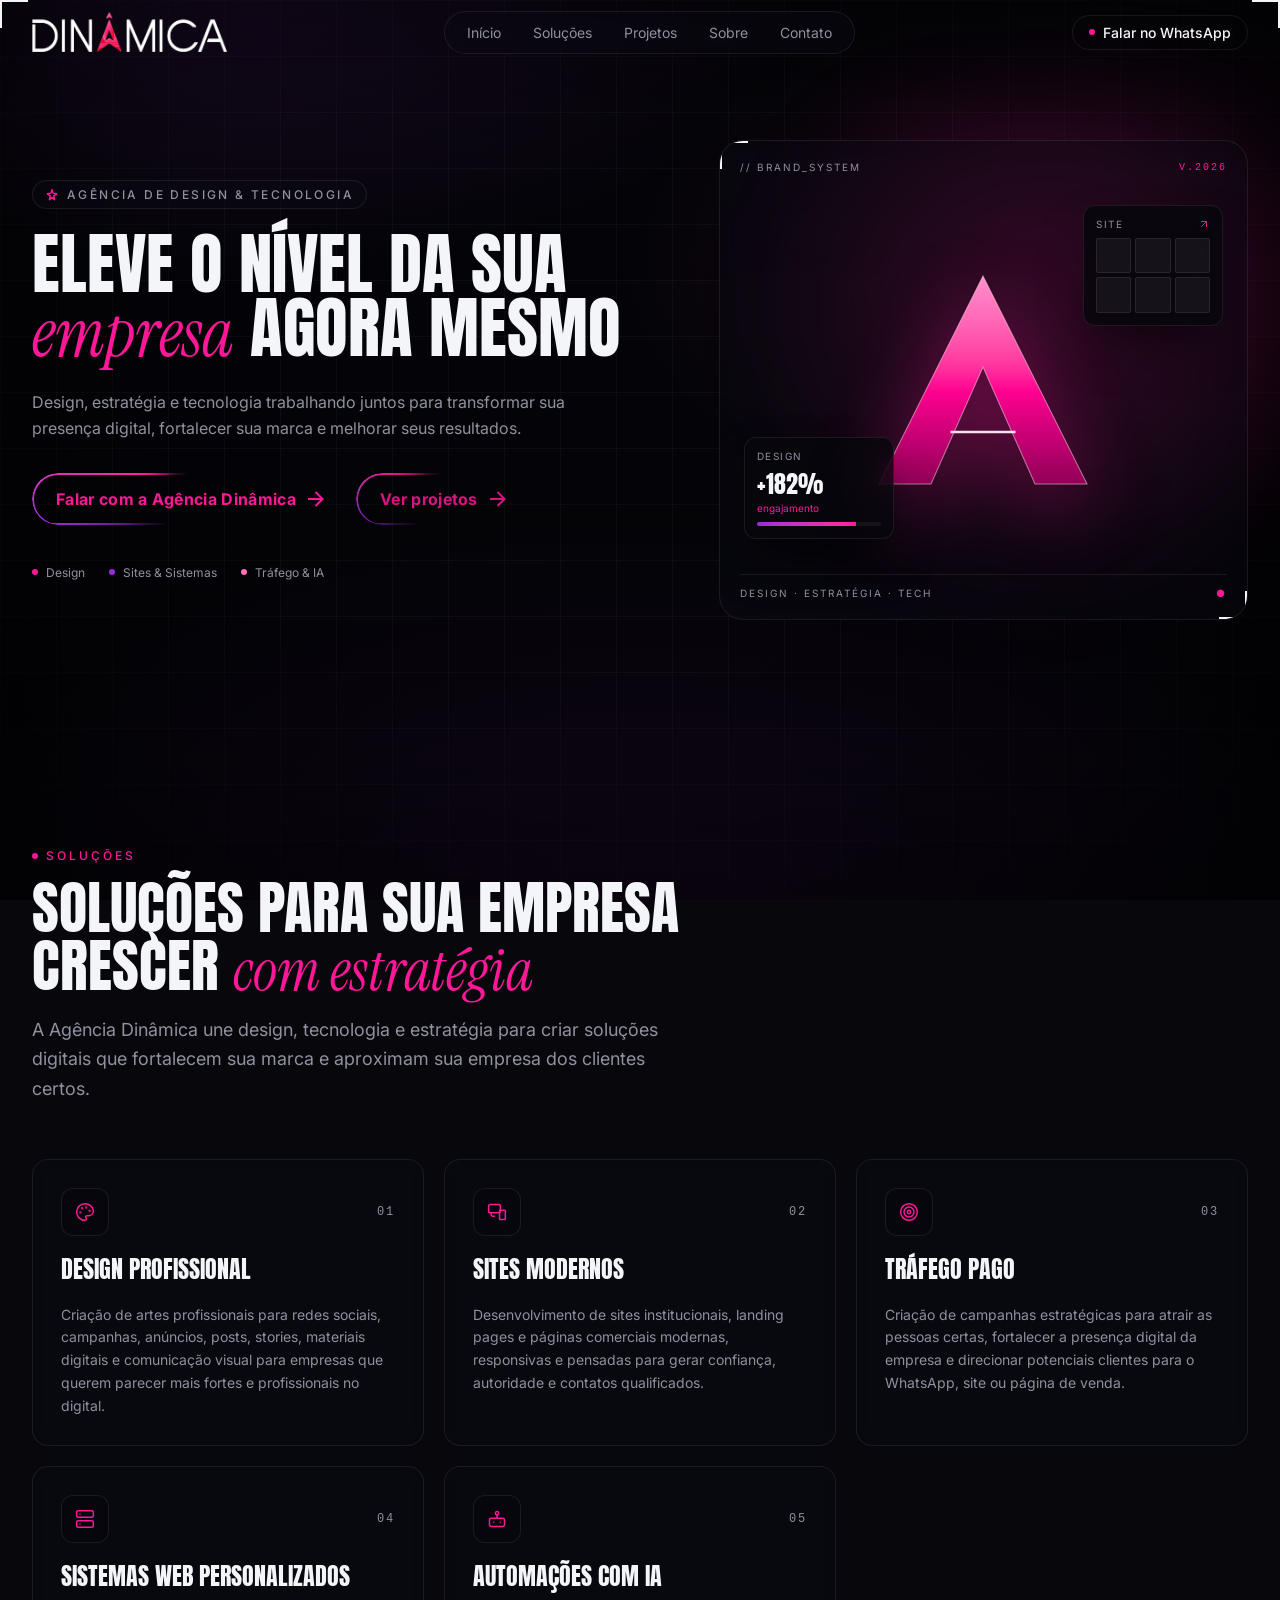
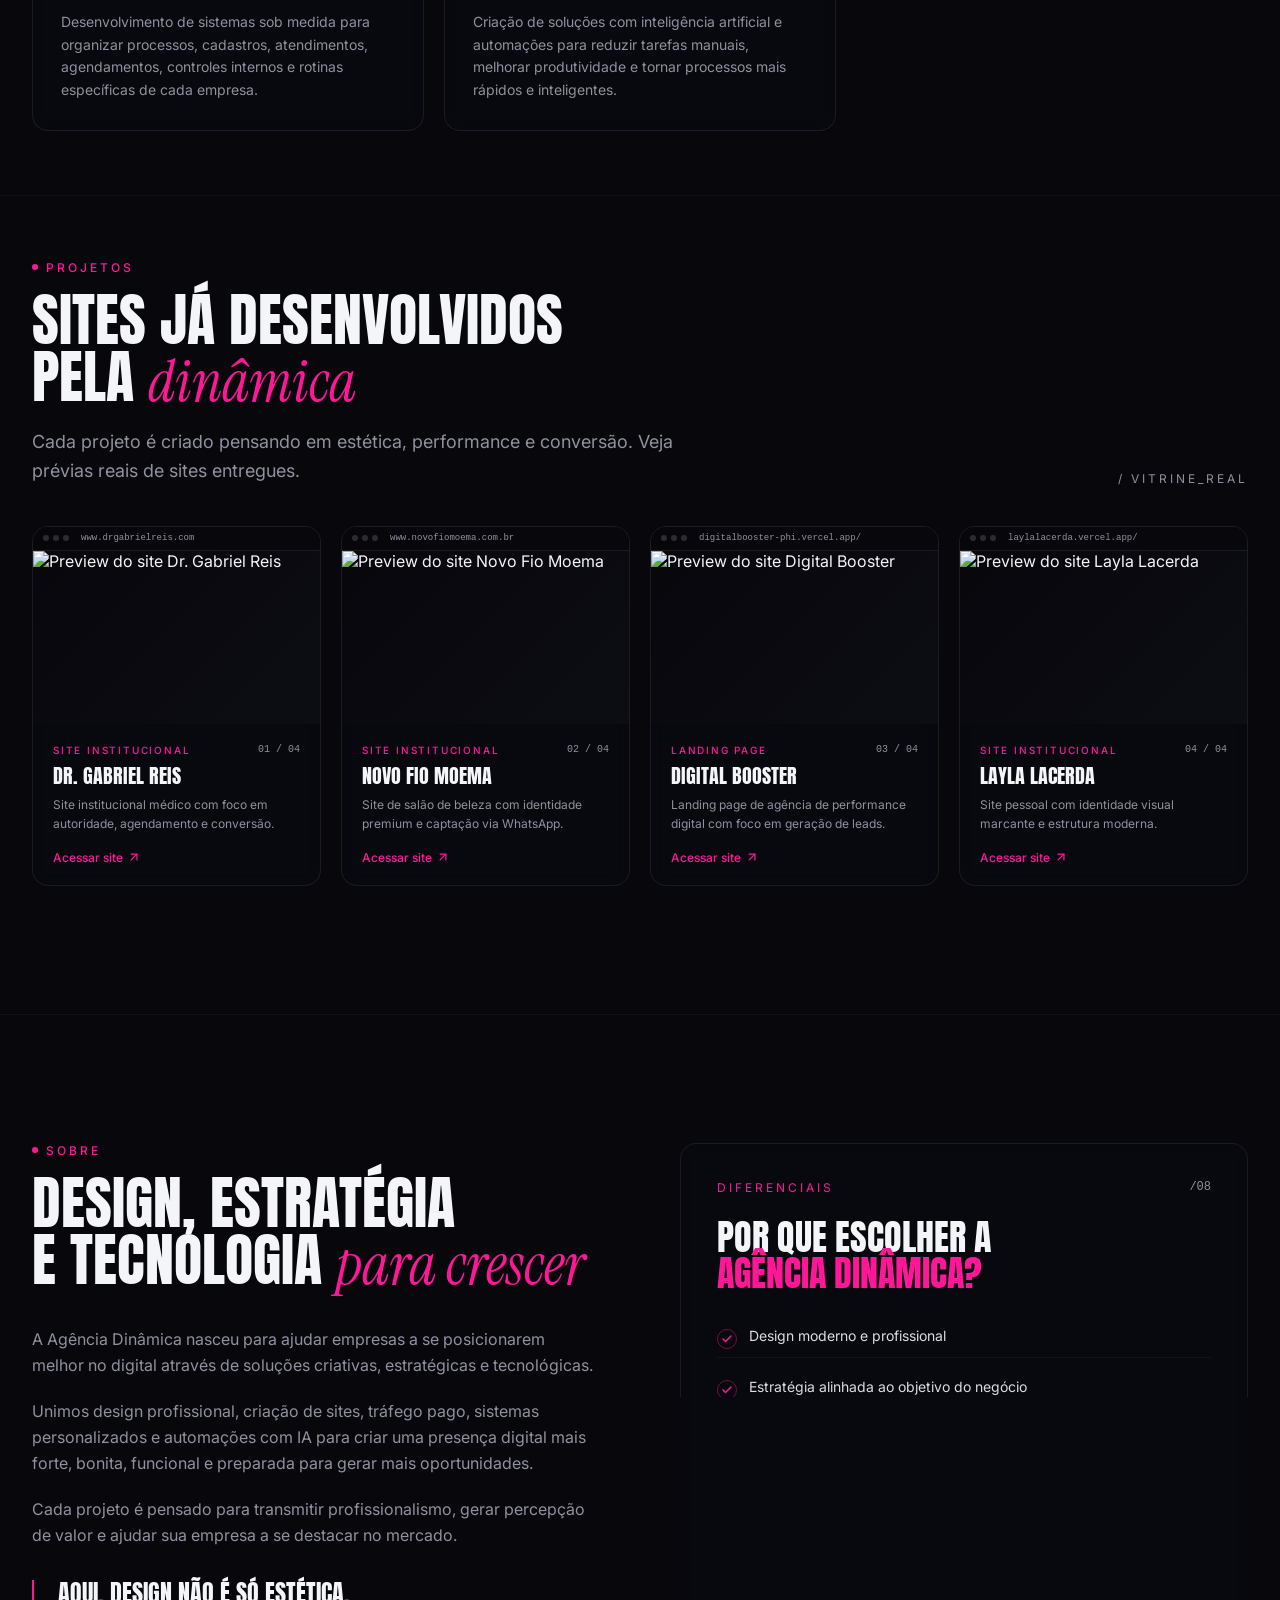
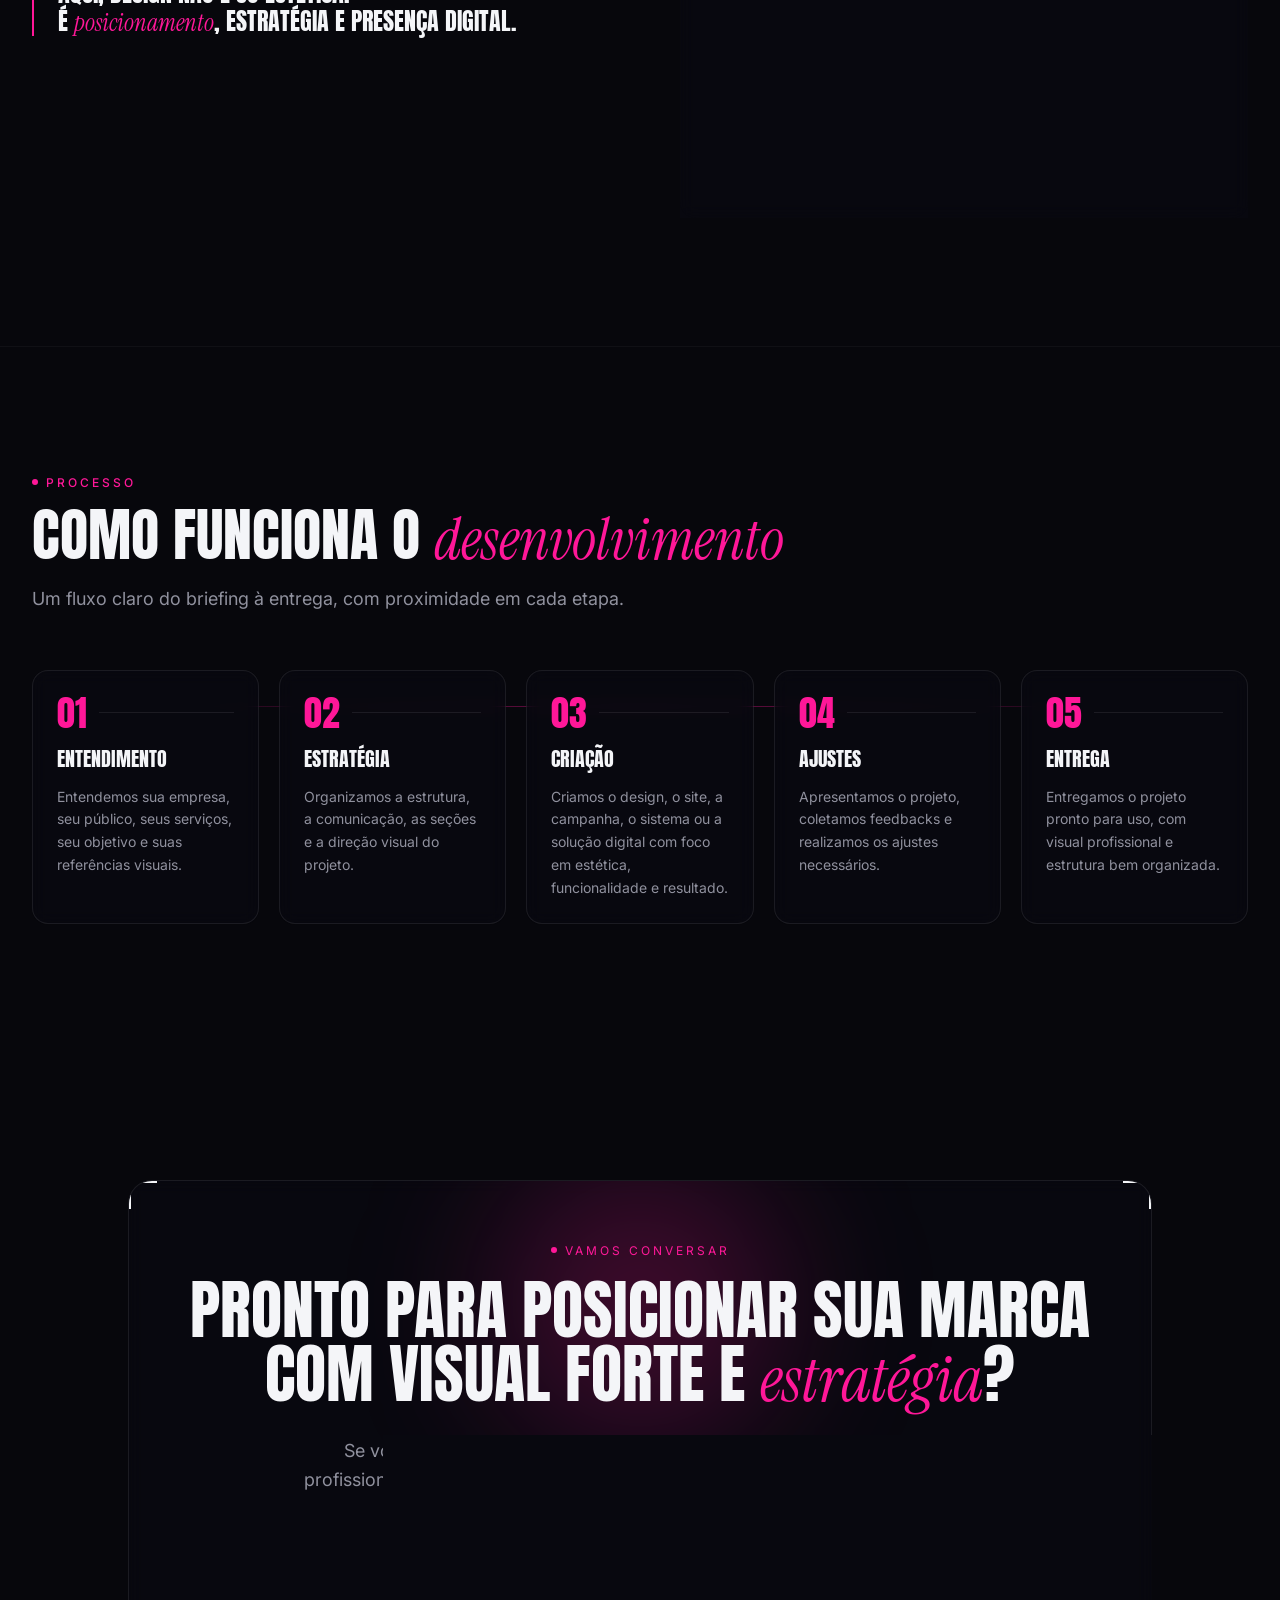
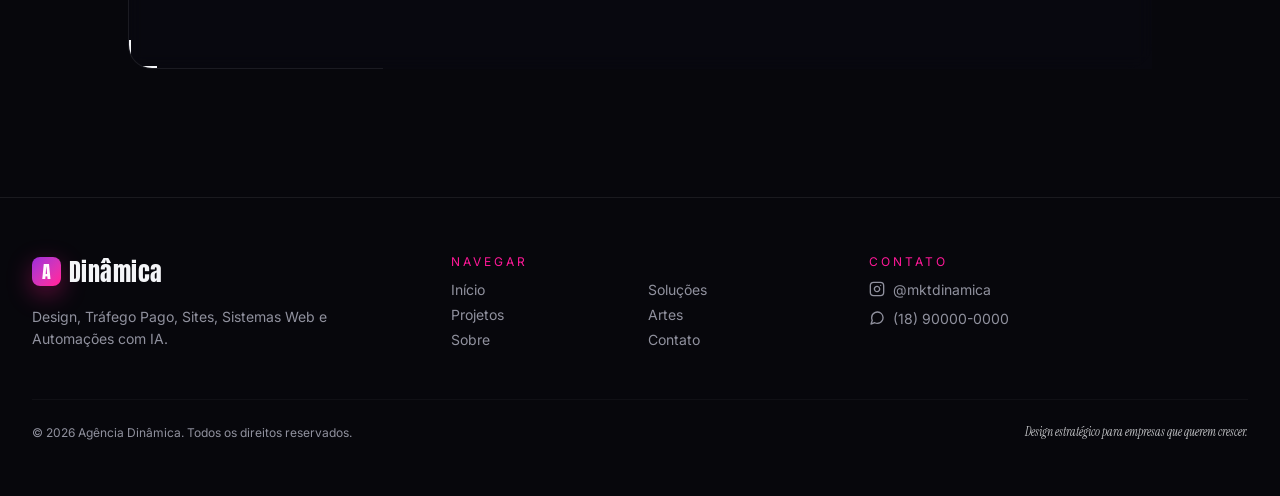
==== commit 3cc889ec: "Add files via upload" ====
--- a/index.html
+++ b/index.html
@@ -1,440 +1,1318 @@
-<!doctype html>
-<html lang="pt-BR" class="dark">
-  <head>
-    <meta charset="utf-8" />
-    <meta name="viewport" content="width=device-width, initial-scale=1" />
-    <title>Dinamica</title>
-    <link rel="icon" type="image/png" href="./assets/favicon.png" />
-    <link rel="stylesheet" href="./assets/styles.css" />
-    <script src="./assets/app.js" defer></script>
-  </head>
-  <body>
-    <header
-      id="site-header"
-      class="fixed inset-x-0 top-0 z-50 transition-all duration-500 bg-transparent"
-    >
-      <div class="mx-auto flex max-w-[1600px] items-center justify-between px-6 py-5 md:px-12">
-        <a href="./index.html" class="group flex items-center gap-3" aria-label="Dinamica — início">
-          <img src="./assets/dinamica-logo.png" alt="Dinamica" class="h-7 w-auto md:h-8" draggable="false" />
+<!DOCTYPE html>
+<html lang="pt-BR">
+<head>
+  <meta charset="UTF-8" />
+  <meta name="viewport" content="width=device-width, initial-scale=1.0" />
+  <title>Agência Dinâmica — Design, Sites, Tráfego e Automações com IA</title>
+  <meta name="description" content="Design profissional, sites modernos, tráfego pago, sistemas web personalizados e automações com IA para empresas que querem crescer com estratégia." />
+
+  <!-- Fontes utilizadas: Anton (display), Instrument Serif (itálico decorativo) e Inter (corpo) -->
+  <link rel="preconnect" href="https://fonts.googleapis.com" />
+  <link rel="preconnect" href="https://fonts.gstatic.com" crossorigin />
+  <link href="https://fonts.googleapis.com/css2?family=Anton&family=Inter:wght@300;400;500;600;700;800;900&family=Instrument+Serif:ital@0;1&display=swap" rel="stylesheet" />
+
+  <style>
+    /* =====================================================
+       VARIÁVEIS DE TEMA (identidade visual da Dinâmica)
+       ===================================================== */
+    :root {
+      --fundo: oklch(0.13 0.012 285);
+      --fundo-2: oklch(0.10 0.012 285);
+      --texto: oklch(0.97 0.005 285);
+      --texto-mute: oklch(0.66 0.02 285);
+      --card: oklch(0.16 0.015 285);
+      --borda: oklch(1 0 0 / 8%);
+      --borda-suave: oklch(1 0 0 / 5%);
+      --rosa: oklch(0.68 0.27 358);
+      --rosa-glow: oklch(0.78 0.22 358);
+      --violeta: oklch(0.55 0.25 310);
+      --branco: oklch(0.99 0.005 0);
+
+      --fonte-display: "Anton", "Bebas Neue", Impact, sans-serif;
+      --fonte-serif: "Instrument Serif", serif;
+      --fonte-sans: "Inter", system-ui, sans-serif;
+
+      --max-largura: 80rem; /* 1280px */
+    }
+
+    /* =====================================================
+       RESET BÁSICO
+       ===================================================== */
+    *, *::before, *::after { box-sizing: border-box; }
+    * { margin: 0; padding: 0; border-color: var(--borda); }
+    html { scroll-behavior: smooth; }
+    img, svg { display: block; max-width: 100%; }
+    a { color: inherit; text-decoration: none; }
+    button { font: inherit; cursor: pointer; background: none; border: none; color: inherit; }
+    ul { list-style: none; }
+
+    /* =====================================================
+       BODY + FUNDO COM BRILHOS, GRID E VINHETA
+       ===================================================== */
+    body {
+      font-family: var(--fonte-sans);
+      color: var(--texto);
+      background-color: var(--fundo);
+      background-image:
+        radial-gradient(ellipse 70% 50% at 20% 0%, oklch(0.55 0.25 310 / 0.12), transparent 60%),
+        radial-gradient(ellipse 60% 50% at 85% 30%, oklch(0.68 0.27 358 / 0.10), transparent 60%),
+        radial-gradient(ellipse 80% 60% at 50% 100%, oklch(0.55 0.25 310 / 0.08), transparent 70%),
+        linear-gradient(180deg, oklch(0.12 0.012 285) 0%, oklch(0.10 0.012 285) 100%);
+      background-attachment: fixed;
+      min-height: 100vh;
+      position: relative;
+      -webkit-font-smoothing: antialiased;
+      overflow-x: hidden;
+    }
+    /* Camada de grid sutil sobre todo o fundo */
+    body::before {
+      content: "";
+      position: fixed; inset: 0;
+      pointer-events: none; z-index: 0;
+      background-image:
+        linear-gradient(to right, oklch(1 0 0 / 0.035) 1px, transparent 1px),
+        linear-gradient(to bottom, oklch(1 0 0 / 0.035) 1px, transparent 1px);
+      background-size: 56px 56px;
+      -webkit-mask-image: radial-gradient(ellipse 90% 80% at 50% 40%, black 40%, transparent 100%);
+              mask-image: radial-gradient(ellipse 90% 80% at 50% 40%, black 40%, transparent 100%);
+    }
+    /* Vinheta nas bordas para foco no conteúdo central */
+    body::after {
+      content: "";
+      position: fixed; inset: 0;
+      pointer-events: none; z-index: 0;
+      box-shadow: inset 0 0 200px 40px oklch(0 0 0 / 0.6);
+    }
+    header, main, footer, section { position: relative; z-index: 1; }
+
+    /* =====================================================
+       UTILITÁRIOS
+       ===================================================== */
+    .container { width: 100%; max-width: var(--max-largura); margin: 0 auto; padding: 0 1.25rem; }
+    @media (min-width: 640px) { .container { padding: 0 2rem; } }
+
+    .fonte-display { font-family: var(--fonte-display); letter-spacing: -0.01em; text-transform: uppercase; }
+    .fonte-serif-italica { font-family: var(--fonte-serif); font-style: italic; text-transform: lowercase; }
+    .texto-rosa { color: var(--rosa); }
+    .texto-mute { color: var(--texto-mute); }
+
+    /* Marcador de canto (cantos rosas em torno de cards) */
+    .marca-canto { position: absolute; width: 28px; height: 28px; border-color: var(--rosa); }
+    .marca-canto.tl { top: 0; left: 0; border-top: 2px solid; border-left: 2px solid; }
+    .marca-canto.tr { top: 0; right: 0; border-top: 2px solid; border-right: 2px solid; }
+    .marca-canto.bl { bottom: 0; left: 0; border-bottom: 2px solid; border-left: 2px solid; }
+    .marca-canto.br { bottom: 0; right: 0; border-bottom: 2px solid; border-right: 2px solid; }
+
+    /* Cards com brilho rosa no topo ao hover */
+    .card-brilho {
+      position: relative;
+      overflow: hidden;
+      border: 1px solid var(--borda);
+      background: oklch(0.16 0.015 285 / 0.4);
+      backdrop-filter: blur(8px);
+      border-radius: 1rem;
+      transition: transform .4s ease, border-color .4s ease;
+    }
+    .card-brilho::before {
+      content: ""; position: absolute; inset: 0 0 auto 0; height: 1px;
+      background: linear-gradient(90deg, transparent, var(--rosa), transparent);
+      opacity: 0; transition: opacity .4s ease;
+    }
+    .card-brilho::after {
+      content: ""; position: absolute; top: -1px; right: -1px;
+      width: 80px; height: 80px;
+      background: radial-gradient(circle at top right, var(--rosa) 0%, transparent 70%);
+      opacity: 0; transition: opacity .4s ease; pointer-events: none;
+    }
+    .card-brilho:hover { transform: translateY(-4px); border-color: oklch(0.68 0.27 358 / 0.4); }
+    .card-brilho:hover::before { opacity: 1; }
+    .card-brilho:hover::after { opacity: .25; }
+
+    /* Cabeçalho de seção (eyebrow + título + descrição) */
+    .cabecalho-secao { display: flex; flex-direction: column; gap: 1rem; max-width: 48rem; }
+    .eyebrow {
+      display: inline-flex; align-items: center; gap: .5rem; align-self: flex-start;
+      font-size: .75rem; font-weight: 500; text-transform: uppercase; letter-spacing: .25em;
+      color: var(--rosa);
+    }
+    .eyebrow .ponto { width: 6px; height: 6px; border-radius: 999px; background: var(--rosa); }
+    .titulo-secao {
+      font-family: var(--fonte-display);
+      text-transform: uppercase;
+      font-size: clamp(2rem, 4.5vw, 3.6rem);
+      line-height: 1;
+      font-weight: 400;
+    }
+    .descricao-secao { font-size: 1rem; line-height: 1.625; color: var(--texto-mute); max-width: 42rem; }
+    @media (min-width: 640px) { .descricao-secao { font-size: 1.125rem; } }
+
+    /* =====================================================
+       BOTÃO PATHFINDER ANIMADO (rosa + violeta)
+       ===================================================== */
+    @property --angulo {
+      syntax: "<angle>"; initial-value: 0deg; inherits: false;
+    }
+    @keyframes girar-borda { to { --angulo: 360deg; } }
+
+    .botao-animado {
+      --marca: var(--rosa);
+      --marca-texto: var(--branco);
+      position: relative;
+      display: inline-flex; align-items: center; gap: 4px;
+      padding: 12px 22px; border: none; font-size: 13px;
+      background: transparent; border-radius: 100px; font-weight: 700;
+      letter-spacing: 0.02em; color: var(--marca);
+      overflow: hidden; max-width: 100%;
+      transition: all .6s cubic-bezier(0.23, 1, 0.32, 1);
+      isolation: isolate;
+    }
+    /* Borda animada com conic-gradient (rosa + violeta) */
+    .botao-animado::before {
+      content: ""; position: absolute; inset: 0; padding: 1.5px;
+      border-radius: inherit;
+      background: conic-gradient(
+        from var(--angulo, 0deg),
+        transparent 0deg,
+        transparent 220deg,
+        oklch(0.55 0.25 310 / 0.25) 240deg,
+        var(--violeta) 260deg,
+        var(--rosa) 300deg,
+        oklch(0.68 0.27 358 / 0.25) 330deg,
+        transparent 360deg
+      );
+      -webkit-mask: linear-gradient(#000 0 0) content-box, linear-gradient(#000 0 0);
+              mask: linear-gradient(#000 0 0) content-box, linear-gradient(#000 0 0);
+      -webkit-mask-composite: xor; mask-composite: exclude;
+      animation: girar-borda 3s linear infinite;
+      pointer-events: none; z-index: 1;
+    }
+    .botao-animado > * { position: relative; z-index: 2; }
+    @media (min-width: 768px) {
+      .botao-animado { padding: 16px 36px; font-size: 16px; }
+    }
+    .botao-animado svg {
+      position: absolute; width: 20px; fill: var(--marca); z-index: 9;
+      transition: all .8s cubic-bezier(0.23, 1, 0.32, 1);
+    }
+    .botao-animado .seta-1 { right: 12px; }
+    .botao-animado .seta-2 { left: -25%; }
+    @media (min-width: 768px) {
+      .botao-animado svg { width: 24px; }
+      .botao-animado .seta-1 { right: 16px; }
+    }
+    .botao-animado .circulo {
+      position: absolute; top: 50%; left: 50%;
+      transform: translate(-50%, -50%);
+      width: 20px; height: 20px; background: var(--marca);
+      border-radius: 50%; opacity: 0;
+      transition: all .8s cubic-bezier(0.23, 1, 0.32, 1);
+    }
+    .botao-animado .texto {
+      position: relative; z-index: 3; transform: translateX(-12px);
+      transition: all .8s cubic-bezier(0.23, 1, 0.32, 1); white-space: nowrap;
+    }
+    .botao-animado:hover { color: var(--marca-texto); border-radius: 12px; }
+    .botao-animado:hover .seta-1 { right: -25%; }
+    .botao-animado:hover .seta-2 { left: 16px; }
+    .botao-animado:hover .texto { transform: translateX(12px); }
+    .botao-animado:hover svg { fill: var(--marca-texto); }
+    .botao-animado:active { transform: scale(.95); }
+    .botao-animado:hover .circulo { width: 320px; height: 320px; opacity: 1; z-index: 2; }
+    .botao-animado.fantasma { opacity: .85; }
+
+    /* =====================================================
+       NAVBAR
+       ===================================================== */
+    .navbar {
+      position: fixed; top: 0; left: 0; right: 0; z-index: 50;
+      transition: all .3s ease; background: transparent;
+    }
+    .navbar.rolado {
+      background: oklch(0.13 0.012 285 / 0.7);
+      backdrop-filter: blur(20px);
+      border-bottom: 1px solid var(--borda);
+    }
+    .navbar-conteudo {
+      max-width: var(--max-largura); margin: 0 auto;
+      padding: 0 1.25rem; height: 4rem;
+      display: flex; align-items: center; justify-content: space-between;
+    }
+    @media (min-width: 640px) { .navbar-conteudo { padding: 0 2rem; } }
+
+    .logo {
+      font-family: var(--fonte-display);
+      font-size: 1.5rem; letter-spacing: .02em;
+      display: inline-flex; align-items: center; gap: .5rem;
+    }
+    .logo-marca {
+      display: inline-grid; place-items: center;
+      width: 1.8rem; height: 1.8rem; border-radius: .5rem;
+      background: linear-gradient(135deg, var(--violeta), var(--rosa));
+      color: var(--branco); font-family: var(--fonte-display); font-size: 1.1rem;
+      box-shadow: 0 8px 24px oklch(0.68 0.27 358 / 0.35);
+    }
+
+    .nav-links {
+      display: none;
+      align-items: center; gap: .25rem;
+      border: 1px solid var(--borda);
+      background: oklch(0.16 0.015 285 / 0.4);
+      backdrop-filter: blur(8px);
+      padding: .375rem .5rem;
+      border-radius: 999px;
+    }
+    @media (min-width: 1024px) { .nav-links { display: inline-flex; } }
+    .nav-links a {
+      padding: .375rem .875rem; font-size: .875rem; color: var(--texto-mute);
+      border-radius: 999px; transition: all .2s ease;
+    }
+    .nav-links a:hover { color: var(--texto); background: oklch(1 0 0 / 0.05); }
+
+    .nav-acoes { display: flex; align-items: center; gap: .5rem; }
+    .btn-whats {
+      display: none; align-items: center; gap: .5rem;
+      font-size: .875rem; font-weight: 500; padding: .5rem 1rem;
+      border: 1px solid var(--borda); border-radius: 999px;
+      transition: all .2s ease;
+    }
+    @media (min-width: 640px) { .btn-whats { display: inline-flex; } }
+    .btn-whats:hover { border-color: oklch(0.68 0.27 358 / 0.6); color: var(--rosa); }
+    .btn-whats .pulso {
+      width: 6px; height: 6px; border-radius: 999px; background: var(--rosa);
+      animation: pulsar 2s ease-in-out infinite;
+    }
+    @keyframes pulsar { 0%, 100% { opacity: 1; } 50% { opacity: .4; } }
+
+    .btn-menu {
+      display: inline-grid; place-items: center;
+      width: 2.25rem; height: 2.25rem;
+      border: 1px solid var(--borda); border-radius: 999px;
+    }
+    @media (min-width: 1024px) { .btn-menu { display: none; } }
+
+    .menu-mobile {
+      display: none;
+      border-top: 1px solid var(--borda);
+      background: oklch(0.13 0.012 285 / 0.95);
+      backdrop-filter: blur(20px);
+    }
+    .menu-mobile.aberto { display: block; }
+    .menu-mobile-conteudo { padding: 1rem 1.25rem; display: flex; flex-direction: column; gap: .25rem; }
+    .menu-mobile a {
+      padding: .75rem .75rem; font-size: 1rem; color: oklch(0.97 0.005 285 / 0.9);
+      border-bottom: 1px solid oklch(1 0 0 / 0.04);
+    }
+    .menu-mobile a:hover { color: var(--rosa); }
+    .menu-mobile .btn-whats-mobile {
+      margin-top: .75rem; padding: .75rem 1rem; border-radius: 999px;
+      background: var(--rosa); color: var(--branco); text-align: center; font-weight: 600;
+    }
+
+    /* =====================================================
+       HERO
+       ===================================================== */
+    .hero {
+      position: relative; width: 100%;
+      min-height: 100svh;
+      display: flex; align-items: center;
+      padding: 5rem 1.25rem 2.5rem;
+      overflow: hidden;
+    }
+    @media (min-width: 640px) { .hero { padding-left: 2rem; padding-right: 2rem; } }
+    @media (min-width: 1024px) {
+      .hero { min-height: 0; height: 100svh; max-height: 720px; padding-top: 4rem; padding-bottom: 1.5rem; }
+    }
+    .hero-grid {
+      width: 100%; max-width: var(--max-largura); margin: 0 auto;
+      display: grid; gap: 2rem; align-items: center;
+    }
+    @media (min-width: 1024px) { .hero-grid { grid-template-columns: 1.1fr 0.9fr; gap: 2.5rem; } }
+
+    .hero-tag {
+      display: inline-flex; align-items: center; gap: .5rem; align-self: flex-start;
+      font-size: .75rem; font-weight: 500; text-transform: uppercase; letter-spacing: .2em;
+      color: var(--texto-mute);
+      border: 1px solid var(--borda); border-radius: 999px;
+      padding: .375rem .75rem;
+      background: oklch(0.16 0.015 285 / 0.4); backdrop-filter: blur(8px);
+    }
+    .hero-tag svg { width: 14px; height: 14px; color: var(--rosa); }
+
+    .hero h1 {
+      font-family: var(--fonte-display); font-weight: 400;
+      font-size: clamp(2.2rem, 5.2vw, 4.5rem);
+      line-height: .95; text-transform: uppercase;
+    }
+    .hero p {
+      font-size: .9rem; line-height: 1.625; color: var(--texto-mute); max-width: 36rem;
+    }
+    @media (min-width: 640px) { .hero p { font-size: 1rem; } }
+
+    .hero-coluna { display: flex; flex-direction: column; gap: 1.25rem; animation: aparecer .8s ease-out both; }
+    @media (min-width: 1024px) { .hero-coluna { gap: 1.5rem; } }
+
+    .hero-acoes { display: flex; flex-wrap: wrap; align-items: center; gap: .75rem; padding-top: .5rem; }
+
+    .hero-pontos { display: flex; align-items: center; gap: 1.5rem; padding-top: 1rem; font-size: .75rem; color: var(--texto-mute); flex-wrap: wrap; }
+    .hero-pontos > div { display: flex; align-items: center; gap: .5rem; }
+    .ponto-cor { width: 6px; height: 6px; border-radius: 999px; }
+    .ponto-rosa { background: var(--rosa); }
+    .ponto-violeta { background: var(--violeta); }
+    .ponto-rosa-claro { background: var(--rosa-glow); }
+
+    .hero-visual {
+      position: relative;
+      aspect-ratio: 4/5; width: 100%;
+    }
+    @media (min-width: 1024px) {
+      .hero-visual { aspect-ratio: auto; height: 55vh; max-height: 480px; }
+    }
+    .hero-visual .brilho-fundo {
+      position: absolute; inset: -2.5rem;
+      background: radial-gradient(circle at 60% 40%, oklch(0.68 0.27 358 / 0.25), transparent 60%);
+      filter: blur(40px);
+    }
+    .hero-frame {
+      position: relative; width: 100%; height: 100%;
+      border-radius: 1.5rem; overflow: hidden;
+      border: 1px solid var(--borda); background: oklch(0.16 0.015 285 / 0.4);
+      backdrop-filter: blur(8px);
+    }
+    .hero-frame .info-topo {
+      position: absolute; top: 1.25rem; left: 1.25rem; right: 1.25rem;
+      display: flex; align-items: center; justify-content: space-between;
+      font-size: 10px; text-transform: uppercase; letter-spacing: .2em; color: var(--texto-mute);
+    }
+    .hero-frame .info-topo .versao { font-family: ui-monospace, SFMono-Regular, monospace; color: var(--rosa); }
+
+    .hero-frame .monograma {
+      position: absolute; inset: 0; display: grid; place-items: center;
+    }
+    .monograma svg {
+      width: 55%; max-width: 260px;
+      filter: drop-shadow(0 20px 40px oklch(0.68 0.27 358 / 0.4));
+      animation: flutuar 6s ease-in-out infinite;
+    }
+    @keyframes flutuar { 0%, 100% { transform: translateY(0); } 50% { transform: translateY(-10px); } }
+
+    .mini-card {
+      position: absolute; border: 1px solid var(--borda);
+      background: oklch(0.13 0.012 285 / 0.8); backdrop-filter: blur(8px);
+      padding: .75rem; border-radius: .75rem;
+      box-shadow: 0 25px 50px -12px rgba(0,0,0,.6);
+    }
+    .mini-card-esq { left: 1rem; bottom: 5rem; width: 150px; }
+    .mini-card-dir { right: 1rem; top: 4rem; width: 140px; }
+    @media (min-width: 640px) {
+      .mini-card-esq { left: 1.5rem; }
+      .mini-card-dir { right: 1.5rem; }
+    }
+    .mini-card .rotulo { font-size: 10px; text-transform: uppercase; letter-spacing: .15em; color: var(--texto-mute); }
+    .mini-card .valor { font-family: var(--fonte-display); font-size: 1.5rem; margin-top: .25rem; }
+    .mini-card .legenda { font-size: 10px; color: var(--rosa); }
+    .barra { margin-top: .5rem; height: 4px; border-radius: 999px; background: oklch(1 0 0 / 0.05); overflow: hidden; }
+    .barra > span { display: block; height: 100%; width: 80%; background: linear-gradient(90deg, var(--violeta), var(--rosa)); }
+
+    .mini-grade { margin-top: .5rem; display: grid; grid-template-columns: repeat(3, 1fr); gap: 4px; }
+    .mini-grade > i { display: block; aspect-ratio: 1/1; border-radius: 2px; background: oklch(1 0 0 / 0.05); border: 1px solid var(--borda); }
+
+    .hero-frame .info-rodape {
+      position: absolute; left: 1.25rem; right: 1.25rem; bottom: 1.25rem;
+      display: flex; align-items: center; justify-content: space-between;
+      font-size: 10px; text-transform: uppercase; letter-spacing: .2em; color: var(--texto-mute);
+      border-top: 1px solid var(--borda); padding-top: .75rem;
+    }
+    .hero-frame .info-rodape .ponto-rosa-grande { color: var(--rosa); }
+
+    @keyframes aparecer { from { opacity: 0; transform: translateY(20px); } to { opacity: 1; transform: translateY(0); } }
+
+    /* =====================================================
+       SOLUÇÕES
+       ===================================================== */
+    .secao { padding: 6rem 1.25rem; border-top: 1px solid oklch(1 0 0 / 0.04); }
+    @media (min-width: 640px) { .secao { padding-left: 2rem; padding-right: 2rem; padding-top: 8rem; padding-bottom: 8rem; } }
+    .secao.sem-borda { border-top: none; }
+    .secao-conteudo { max-width: var(--max-largura); margin: 0 auto; }
+
+    #solucoes { padding-top: 6rem; padding-bottom: 3rem; border-top: none; }
+    @media (min-width: 640px) { #solucoes { padding-top: 8rem; padding-bottom: 4rem; } }
+
+    .grid-solucoes {
+      margin-top: 3.5rem;
+      display: grid; gap: 1rem;
+      grid-template-columns: 1fr;
+    }
+    @media (min-width: 640px) { .grid-solucoes { grid-template-columns: repeat(2, 1fr); gap: 1.25rem; } }
+    @media (min-width: 1024px) { .grid-solucoes { grid-template-columns: repeat(3, 1fr); } }
+
+    .card-solucao { padding: 1.75rem; display: flex; flex-direction: column; gap: 1.25rem; }
+    .card-solucao .topo { display: flex; align-items: center; justify-content: space-between; }
+    .card-solucao .icone {
+      width: 3rem; height: 3rem; border-radius: .75rem;
+      border: 1px solid var(--borda); background: oklch(0.13 0.012 285 / 0.6);
+      display: grid; place-items: center; transition: border-color .3s ease;
+    }
+    .card-solucao:hover .icone { border-color: oklch(0.68 0.27 358 / 0.6); }
+    .card-solucao .icone svg { width: 20px; height: 20px; color: var(--rosa); stroke: var(--rosa); fill: none; stroke-width: 1.8; }
+    .card-solucao .tag { font-family: ui-monospace, SFMono-Regular, monospace; font-size: .75rem; color: var(--texto-mute); letter-spacing: .15em; }
+    .card-solucao h3 { font-family: var(--fonte-display); text-transform: uppercase; font-size: 1.5rem; line-height: 1.15; font-weight: 400; }
+    .card-solucao p { font-size: .875rem; color: var(--texto-mute); line-height: 1.625; }
+
+    /* =====================================================
+       PROJETOS (vitrine)
+       ===================================================== */
+    #projetos { padding-top: 3rem; padding-bottom: 6rem; border-top: 1px solid oklch(1 0 0 / 0.04); }
+    @media (min-width: 640px) { #projetos { padding-top: 4rem; padding-bottom: 8rem; } }
+
+    .projetos-cabecalho {
+      display: flex; flex-direction: column; gap: 1.5rem;
+    }
+    @media (min-width: 1024px) { .projetos-cabecalho { flex-direction: row; align-items: flex-end; justify-content: space-between; } }
+    .vitrine-label {
+      display: none; font-size: .75rem; text-transform: uppercase; letter-spacing: .25em; color: var(--texto-mute);
+    }
+    @media (min-width: 1024px) { .vitrine-label { display: block; } }
+
+    .grid-projetos {
+      margin-top: 2.5rem; display: grid; gap: 1rem;
+      grid-template-columns: 1fr;
+    }
+    @media (min-width: 640px) { .grid-projetos { grid-template-columns: repeat(2, 1fr); gap: 1.25rem; } }
+    @media (min-width: 1024px) { .grid-projetos { grid-template-columns: repeat(4, 1fr); } }
+
+    .card-projeto { display: flex; flex-direction: column; }
+    .preview-wrap {
+      position: relative; aspect-ratio: 16/11;
+      background: linear-gradient(135deg, var(--fundo), var(--card));
+      overflow: hidden;
+    }
+    .barra-navegador {
+      position: absolute; top: 0; left: 0; right: 0; height: 1.5rem; z-index: 10;
+      background: oklch(0.13 0.012 285 / 0.8); border-bottom: 1px solid var(--borda);
+      display: flex; align-items: center; padding: 0 .625rem; gap: .25rem;
+    }
+    .barra-navegador .ponto { width: 6px; height: 6px; border-radius: 999px; background: oklch(1 0 0 / 0.15); }
+    .barra-navegador .url {
+      margin-left: .5rem; font-size: 9px; color: var(--texto-mute);
+      font-family: ui-monospace, SFMono-Regular, monospace; overflow: hidden; text-overflow: ellipsis; white-space: nowrap;
+    }
+    .preview-wrap img {
+      position: absolute; left: 0; right: 0; top: 1.5rem;
+      width: 100%; height: calc(100% - 1.5rem);
+      object-fit: cover; object-position: top;
+      transition: transform .7s ease;
+    }
+    .card-projeto:hover .preview-wrap img { transform: scale(1.05); }
+
+    .card-projeto .corpo { padding: 1rem; display: flex; flex-direction: column; gap: .5rem; }
+    @media (min-width: 640px) { .card-projeto .corpo { padding: 1.25rem; } }
+    .card-projeto .meta { display: flex; justify-content: space-between; align-items: center; font-size: 10px; }
+    .card-projeto .meta .tipo { color: var(--rosa); text-transform: uppercase; letter-spacing: .18em; font-weight: 500; }
+    .card-projeto .meta .contador { color: var(--texto-mute); font-family: ui-monospace, SFMono-Regular, monospace; }
+    .card-projeto h3 { font-family: var(--fonte-display); text-transform: uppercase; font-size: 1.125rem; line-height: 1.15; font-weight: 400; }
+    @media (min-width: 640px) { .card-projeto h3 { font-size: 1.25rem; } }
+    .card-projeto .desc { font-size: .75rem; color: var(--texto-mute); line-height: 1.625;
+      display: -webkit-box; -webkit-line-clamp: 3; -webkit-box-orient: vertical; overflow: hidden;
+    }
+    .link-rosa {
+      margin-top: .5rem; display: inline-flex; align-items: center; gap: .25rem;
+      font-size: .75rem; font-weight: 500; color: var(--rosa); width: fit-content;
+      transition: gap .2s ease;
+    }
+    .link-rosa:hover { gap: .5rem; }
+
+    /* =====================================================
+       ARTES
+       ===================================================== */
+    .grid-artes {
+      margin-top: 3.5rem; display: grid; gap: 1rem;
+      grid-template-columns: repeat(2, 1fr);
+    }
+    @media (min-width: 640px) { .grid-artes { gap: 1.25rem; } }
+    @media (min-width: 1024px) { .grid-artes { grid-template-columns: repeat(3, 1fr); } }
+
+    .card-arte { position: relative; overflow: hidden; }
+    .card-arte.quadrado { aspect-ratio: 1/1; }
+    .card-arte.retrato { aspect-ratio: 4/5; }
+    .placeholder-arte {
+      position: absolute; inset: 0;
+      display: grid; place-items: center; color: var(--texto-mute);
+    }
+    .placeholder-arte .conteudo { display: flex; flex-direction: column; align-items: center; gap: .5rem; }
+    .placeholder-arte svg { width: 28px; height: 28px; opacity: .4; }
+    .placeholder-arte span { font-size: 10px; text-transform: uppercase; letter-spacing: .15em; }
+    .card-arte .overlay {
+      position: absolute; left: 0; right: 0; bottom: 0; padding: 1rem;
+      background: linear-gradient(to top, rgba(0,0,0,.85), rgba(0,0,0,.3), transparent);
+    }
+    .card-arte .categoria { font-size: 10px; text-transform: uppercase; letter-spacing: .25em; color: var(--rosa); font-weight: 500; }
+    .card-arte .titulo-arte { font-size: .875rem; font-weight: 500; margin-top: .25rem; overflow: hidden; text-overflow: ellipsis; white-space: nowrap; }
+    .card-arte .marca-canto.tl { opacity: 0; transition: opacity .3s ease; }
+    .card-arte:hover .marca-canto.tl { opacity: 1; }
+
+    /* =====================================================
+       SOBRE
+       ===================================================== */
+    #sobre .grid-sobre {
+      display: grid; gap: 3rem;
+    }
+    @media (min-width: 1024px) { #sobre .grid-sobre { grid-template-columns: 1fr 1fr; gap: 5rem; } }
+
+    .sobre-texto { margin-top: 2rem; display: flex; flex-direction: column; gap: 1.25rem; font-size: 1rem; line-height: 1.625; color: var(--texto-mute); }
+    .citacao {
+      margin-top: 2rem; position: relative; padding-left: 1.5rem;
+      border-left: 2px solid var(--rosa);
+    }
+    .citacao p {
+      font-family: var(--fonte-display); text-transform: uppercase;
+      font-size: 1.25rem; line-height: 1.15; font-weight: 400;
+    }
+    @media (min-width: 640px) { .citacao p { font-size: 1.5rem; } }
+
+    .card-diferenciais { padding: 1.75rem; }
+    @media (min-width: 640px) { .card-diferenciais { padding: 2.25rem; } }
+    .card-diferenciais .topo-card { display: flex; align-items: center; justify-content: space-between; margin-bottom: 1.5rem; }
+    .card-diferenciais .topo-card .label { font-size: .75rem; text-transform: uppercase; letter-spacing: .25em; color: var(--rosa); }
+    .card-diferenciais .topo-card .num { font-family: ui-monospace, SFMono-Regular, monospace; font-size: .75rem; color: var(--texto-mute); }
+    .card-diferenciais h3 { font-family: var(--fonte-display); text-transform: uppercase; font-size: 1.875rem; line-height: 1; font-weight: 400; }
+    @media (min-width: 640px) { .card-diferenciais h3 { font-size: 2.25rem; } }
+    .lista-diferenciais { margin-top: 1.75rem; display: grid; gap: .75rem; }
+    .lista-diferenciais li {
+      display: flex; align-items: flex-start; gap: .75rem;
+      font-size: .875rem; color: oklch(0.97 0.005 285 / 0.9);
+      padding: .5rem 0; border-bottom: 1px solid oklch(1 0 0 / 0.04);
+    }
+    .lista-diferenciais li:last-child { border-bottom: none; }
+    .check {
+      margin-top: 2px; width: 1.25rem; height: 1.25rem; flex-shrink: 0;
+      border: 1px solid oklch(0.68 0.27 358 / 0.4); border-radius: 999px;
+      display: grid; place-items: center;
+    }
+    .check svg { width: 12px; height: 12px; color: var(--rosa); stroke: var(--rosa); fill: none; stroke-width: 3; }
+    .card-diferenciais .rodape-texto { margin-top: 1.75rem; font-size: .75rem; color: var(--texto-mute); line-height: 1.625; }
+
+    /* =====================================================
+       PROCESSO
+       ===================================================== */
+    .grid-processo { margin-top: 3.5rem; position: relative; }
+    .linha-processo {
+      display: none; position: absolute; left: 0; right: 0; top: 2.25rem; height: 1px;
+      background: linear-gradient(to right, transparent, oklch(0.68 0.27 358 / 0.4), transparent);
+    }
+    @media (min-width: 1024px) { .linha-processo { display: block; } }
+    .cards-processo {
+      display: grid; gap: 1.25rem; grid-template-columns: 1fr;
+    }
+    @media (min-width: 640px) { .cards-processo { grid-template-columns: repeat(2, 1fr); } }
+    @media (min-width: 1024px) { .cards-processo { grid-template-columns: repeat(5, 1fr); } }
+    .card-passo { padding: 1.5rem; display: flex; flex-direction: column; gap: 1rem; }
+    .card-passo .num-passo { font-family: var(--fonte-display); font-size: 2.25rem; color: var(--rosa); line-height: 1; }
+    .card-passo .topo-passo { display: flex; align-items: center; gap: .75rem; }
+    .card-passo .topo-passo .traco { flex: 1; height: 1px; background: var(--borda); }
+    .card-passo h3 { font-family: var(--fonte-display); text-transform: uppercase; font-size: 1.25rem; line-height: 1.15; font-weight: 400; }
+    .card-passo p { font-size: .875rem; color: var(--texto-mute); line-height: 1.625; }
+
+    /* =====================================================
+       CTA
+       ===================================================== */
+    #contato { padding: 6rem 1.25rem; border-top: none; }
+    @media (min-width: 640px) { #contato { padding: 8rem 2rem; } }
+    .cta-wrap { max-width: 64rem; margin: 0 auto; position: relative; }
+    .cta-box {
+      position: relative; padding: 2rem; text-align: center; overflow: hidden;
+      border-radius: 1.5rem; border: 1px solid var(--borda);
+      background: oklch(0.16 0.015 285 / 0.4); backdrop-filter: blur(8px);
+    }
+    @media (min-width: 640px) { .cta-box { padding: 3.5rem; } }
+    .cta-box .brilho {
+      position: absolute; top: -8rem; left: 50%; transform: translateX(-50%);
+      width: 500px; height: 500px;
+      background: radial-gradient(circle, oklch(0.68 0.27 358 / 0.3), transparent 60%);
+      filter: blur(60px); pointer-events: none;
+    }
+    .cta-eyebrow {
+      position: relative; display: inline-flex; align-items: center; gap: .5rem;
+      font-size: .75rem; text-transform: uppercase; letter-spacing: .25em; color: var(--rosa);
+    }
+    .cta-eyebrow .pulso { width: 6px; height: 6px; border-radius: 999px; background: var(--rosa); animation: pulsar 2s ease-in-out infinite; }
+    .cta-box h2 {
+      position: relative; font-family: var(--fonte-display); text-transform: uppercase; font-weight: 400;
+      font-size: clamp(2rem, 5vw, 4rem); line-height: 1; margin-top: 1.25rem;
+    }
+    .cta-box .lead {
+      position: relative; margin: 1.5rem auto 0; max-width: 42rem; font-size: 1rem;
+      color: var(--texto-mute); line-height: 1.625;
+    }
+    @media (min-width: 640px) { .cta-box .lead { font-size: 1.125rem; } }
+    .cta-acoes {
+      position: relative; margin-top: 2.25rem;
+      display: flex; flex-wrap: wrap; align-items: center; justify-content: center; gap: .75rem;
+    }
+    .cta-acoes .link-instagram { font-size: .875rem; color: var(--texto-mute); padding: .75rem 1rem; transition: color .2s ease; }
+    .cta-acoes .link-instagram:hover { color: var(--rosa); }
+
+    /* =====================================================
+       RODAPÉ
+       ===================================================== */
+    footer { border-top: 1px solid var(--borda); padding: 3.5rem 1.25rem; }
+    @media (min-width: 640px) { footer { padding: 3.5rem 2rem; } }
+    .footer-grid {
+      max-width: var(--max-largura); margin: 0 auto;
+      display: grid; gap: 2.5rem;
+    }
+    @media (min-width: 768px) { .footer-grid { grid-template-columns: repeat(3, 1fr); } }
+    .footer-grid p { font-size: .875rem; color: var(--texto-mute); max-width: 20rem; line-height: 1.625; margin-top: 1rem; }
+    .footer-label { font-size: .75rem; text-transform: uppercase; letter-spacing: .25em; color: var(--rosa); margin-bottom: .75rem; }
+    .footer-links { display: grid; grid-template-columns: repeat(2, 1fr); gap: .5rem 1rem; color: var(--texto-mute); font-size: .875rem; }
+    .footer-links a:hover { color: var(--texto); }
+    .footer-contato a {
+      display: flex; align-items: center; gap: .5rem; color: var(--texto-mute);
+      font-size: .875rem; margin-bottom: .75rem;
+    }
+    .footer-contato a:hover { color: var(--texto); }
+    .footer-contato svg { width: 16px; height: 16px; }
+    .footer-base {
+      max-width: var(--max-largura); margin: 3rem auto 0;
+      padding-top: 1.5rem; border-top: 1px solid oklch(1 0 0 / 0.04);
+      display: flex; flex-direction: column; gap: .75rem;
+      align-items: center; justify-content: space-between;
+      font-size: .75rem; color: var(--texto-mute); text-align: center;
+    }
+    @media (min-width: 640px) { .footer-base { flex-direction: row; text-align: left; } }
+
+  </style>
+</head>
+<body>
+
+  <!-- =====================================================
+       CABEÇALHO / NAVBAR
+       ===================================================== -->
+  <header class="navbar" id="navbar">
+    <div class="navbar-conteudo">
+      <a href="#inicio" class="logo" aria-label="Agência Dinâmica">
+        <img src="dinamica-logo.png" alt="Agência Dinâmica" style="height: 40px; width: auto;">
+      </a>
+
+      <!-- Links de navegação (desktop) -->
+      <nav class="nav-links" aria-label="Navegação principal">
+        <a href="#inicio">Início</a>
+        <a href="#solucoes">Soluções</a>
+        <a href="#projetos">Projetos</a>
+        <a href="#sobre">Sobre</a>
+        <a href="#contato">Contato</a>
+      </nav>
+
+      <div class="nav-acoes">
+        <a class="btn-whats" href="https://wa.me/5518900000000" target="_blank" rel="noreferrer">
+          <span class="pulso"></span>
+          Falar no WhatsApp
         </a>
-
-        <nav class="hidden items-center gap-10 md:flex">
-          <a
-            data-nav
-            href="./index.html"
-            class="link-underline text-xs uppercase tracking-[0.2em] text-muted-foreground transition-colors hover:text-foreground"
-          >
-            Início
-          </a>
-          <a
-            data-nav
-            href="./dinamica.html"
-            class="link-underline text-xs uppercase tracking-[0.2em] text-muted-foreground transition-colors hover:text-foreground"
-          >
-            Dinamica
-          </a>
-          <a
-            data-nav
-            href="./projetos.html"
-            class="link-underline text-xs uppercase tracking-[0.2em] text-muted-foreground transition-colors hover:text-foreground"
-          >
-            Projetos
-          </a>
-          <a
-            data-nav
-            href="./contato.html"
-            class="link-underline text-xs uppercase tracking-[0.2em] text-muted-foreground transition-colors hover:text-foreground"
-          >
-            Contato
-          </a>
-        </nav>
-
-        <a
-          href="./contato.html"
-          class="hidden md:inline-flex items-center gap-2 text-xs uppercase tracking-[0.2em] text-foreground"
-        >
-          <span class="h-1.5 w-1.5 rounded-full bg-accent"></span>
-          Iniciar contato
-        </a>
-
-        <button id="menu-toggle" aria-label="Menu" class="md:hidden flex h-9 w-9 flex-col items-center justify-center gap-1.5">
-          <span id="menu-line-1" class="h-px w-5 bg-foreground transition-transform"></span>
-          <span id="menu-line-2" class="h-px w-5 bg-foreground transition-transform"></span>
+        <button class="btn-menu" id="btn-menu" aria-label="Abrir menu" aria-expanded="false" aria-controls="menu-mobile">
+          <!-- Ícone de menu -->
+          <svg id="icone-menu" width="20" height="20" viewBox="0 0 24 24" fill="none" stroke="currentColor" stroke-width="2" stroke-linecap="round" stroke-linejoin="round">
+            <line x1="4" y1="6" x2="20" y2="6"/><line x1="4" y1="12" x2="20" y2="12"/><line x1="4" y1="18" x2="20" y2="18"/>
+          </svg>
         </button>
       </div>
-
-      <div id="mobile-menu" class="md:hidden border-t border-border bg-background/95 backdrop-blur-xl hidden">
-        <nav class="flex flex-col px-6 py-6">
-          <a href="./index.html" class="py-3 font-display text-2xl tracking-tight">Início</a>
-          <a href="./dinamica.html" class="py-3 font-display text-2xl tracking-tight">Dinamica</a>
-          <a href="./projetos.html" class="py-3 font-display text-2xl tracking-tight">Projetos</a>
-          <a href="./contato.html" class="py-3 font-display text-2xl tracking-tight">Contato</a>
-        </nav>
+    </div>
+
+    <!-- Menu mobile -->
+    <div class="menu-mobile" id="menu-mobile">
+      <div class="menu-mobile-conteudo">
+        <a href="#inicio">Início</a>
+        <a href="#solucoes">Soluções</a>
+        <a href="#projetos">Projetos</a>
+        <a href="#sobre">Sobre</a>
+        <a href="#contato">Contato</a>
+        <a class="btn-whats-mobile" href="https://wa.me/5518900000000" target="_blank" rel="noreferrer">Falar no WhatsApp</a>
       </div>
-    </header>
-
-    <div class="min-h-screen bg-background text-foreground">
-      <main class="overflow-x-hidden">
-        <section class="relative grain min-h-[88vh] pt-24 pb-32 md:pt-36 md:pb-48">
-          <div class="mx-auto max-w-[1600px] px-6 md:px-12">
-            <div class="flex items-center gap-3">
-              <span class="h-1.5 w-1.5 rounded-full bg-accent pulse-dot"></span>
-              <p class="label-eyebrow">Estudio de direção visual E DESIGN</p>
+    </div>
+  </header>
+
+  <main>
+    <!-- =====================================================
+         HERO
+         ===================================================== -->
+    <section id="inicio" class="hero">
+      <span class="marca-canto tl" aria-hidden="true"></span>
+      <span class="marca-canto tr" aria-hidden="true"></span>
+
+      <div class="hero-grid">
+        <!-- Coluna de texto -->
+        <div class="hero-coluna">
+          <span class="hero-tag">
+            <svg viewBox="0 0 24 24" fill="none" stroke="currentColor" stroke-width="2.5" stroke-linecap="round" stroke-linejoin="round" aria-hidden="true">
+              <path d="M12 3l1.9 5.8L20 10l-5 3.6L16.5 20 12 16.5 7.5 20 9 13.6 4 10l6.1-1.2L12 3z"/>
+            </svg>
+            Agência de Design &amp; Tecnologia
+          </span>
+
+          <h1>
+            Eleve o nível da sua
+            <span class="fonte-serif-italica texto-rosa">empresa</span>
+            agora mesmo
+          </h1>
+
+          <p>
+            Design, estratégia e tecnologia trabalhando juntos para transformar
+            sua presença digital, fortalecer sua marca e melhorar seus resultados.
+          </p>
+
+          <div class="hero-acoes">
+            <!-- Botão principal -->
+            <a class="botao-animado" href="https://wa.me/5518900000000" target="_blank" rel="noreferrer">
+              <svg class="seta seta-1" viewBox="0 0 24 24" aria-hidden="true"><path d="M16.1716 10.9999L10.8076 5.63589L12.2218 4.22168L20 11.9999L12.2218 19.778L10.8076 18.3638L16.1716 12.9999H4V10.9999H16.1716Z"/></svg>
+              <span class="texto">Falar com a Agência Dinâmica</span>
+              <svg class="seta seta-2" viewBox="0 0 24 24" aria-hidden="true"><path d="M16.1716 10.9999L10.8076 5.63589L12.2218 4.22168L20 11.9999L12.2218 19.778L10.8076 18.3638L16.1716 12.9999H4V10.9999H16.1716Z"/></svg>
+              <span class="circulo"></span>
+            </a>
+            <!-- Botão secundário -->
+            <a class="botao-animado fantasma" href="#projetos">
+              <svg class="seta seta-1" viewBox="0 0 24 24" aria-hidden="true"><path d="M16.1716 10.9999L10.8076 5.63589L12.2218 4.22168L20 11.9999L12.2218 19.778L10.8076 18.3638L16.1716 12.9999H4V10.9999H16.1716Z"/></svg>
+              <span class="texto">Ver projetos</span>
+              <svg class="seta seta-2" viewBox="0 0 24 24" aria-hidden="true"><path d="M16.1716 10.9999L10.8076 5.63589L12.2218 4.22168L20 11.9999L12.2218 19.778L10.8076 18.3638L16.1716 12.9999H4V10.9999H16.1716Z"/></svg>
+              <span class="circulo"></span>
+            </a>
+          </div>
+
+          <div class="hero-pontos">
+            <div><span class="ponto-cor ponto-rosa"></span> Design</div>
+            <div><span class="ponto-cor ponto-violeta"></span> Sites &amp; Sistemas</div>
+            <div><span class="ponto-cor ponto-rosa-claro"></span> Tráfego &amp; IA</div>
+          </div>
+        </div>
+
+        <!-- Coluna visual -->
+        <div class="hero-visual">
+          <div class="brilho-fundo" aria-hidden="true"></div>
+          <div class="hero-frame card-brilho">
+            <span class="marca-canto tl" aria-hidden="true"></span>
+            <span class="marca-canto br" aria-hidden="true"></span>
+
+            <div class="info-topo">
+              <span>// brand_system</span>
+              <span class="versao">v.2026</span>
             </div>
 
-            <h1 class="reveal mt-8 font-display leading-[0.92] tracking-[-0.035em] text-[clamp(2.5rem,9vw,8rem)]">
-              Presença não se<br />
-              constrói com mais<br />
-              <span class="text-muted-foreground">conteúdo.</span>
-            </h1>
-
-            <h2 class="reveal mt-4 font-display leading-[0.95] tracking-[-0.035em] text-[clamp(1.75rem,6vw,5.5rem)]">
-              Se constrói com <span class="italic text-accent">direção.</span>
-            </h2>
-
-            <div class="reveal mt-12 grid gap-8 md:mt-16 md:grid-cols-12">
-              <p class="md:col-span-6 md:col-start-7 text-balance text-base leading-relaxed text-muted-foreground md:text-lg">
-                Identidade, sites e estruturas digitais desenvolvidas para
-                organizar percepção, sustentar posicionamento e transmitir valor
-                com clareza.
-              </p>
+            <!-- Monograma A da Dinâmica -->
+            <div class="monograma">
+              <svg viewBox="0 0 200 200" aria-hidden="true">
+                <defs>
+                  <linearGradient id="grad-a" x1="0" y1="0" x2="0" y2="1">
+                    <stop offset="0%" stop-color="oklch(0.85 0.2 358)" />
+                    <stop offset="50%" stop-color="oklch(0.68 0.27 358)" />
+                    <stop offset="100%" stop-color="oklch(0.4 0.22 350)" />
+                  </linearGradient>
+                </defs>
+                <path d="M100 20 L180 180 L140 180 L100 90 L60 180 L20 180 Z" fill="url(#grad-a)" />
+                <path d="M100 20 L180 180 L140 180 L100 90 L60 180 L20 180 Z" fill="none" stroke="oklch(0.95 0.05 358)" stroke-width="0.8" opacity="0.5" />
+                <path d="M75 140 L125 140" stroke="oklch(0.95 0.05 358)" stroke-width="2" />
+              </svg>
             </div>
 
-            <div class="reveal mt-12 flex flex-col items-start gap-6 md:mt-16 md:flex-row md:items-center md:justify-between">
-              <a
-                href="./contato.html"
-                class="group inline-flex items-center gap-3 border border-border-strong px-6 py-4 font-display text-base transition-colors hover:border-accent hover:text-accent md:px-8 md:py-5 md:text-lg"
-              >
-                Iniciar contato
-                <span class="text-accent transition-transform group-hover:translate-x-1">→</span>
-              </a>
-              <p class="label-eyebrow flex items-center gap-3">
-                <span class="inline-block h-px w-10 bg-border-strong"></span>
-                Role para ver
-              </p>
+            <!-- Mini card de métrica esquerda -->
+            <div class="mini-card mini-card-esq">
+              <div class="rotulo">Design</div>
+              <div class="valor">+182%</div>
+              <div class="legenda">engajamento</div>
+              <div class="barra"><span></span></div>
+            </div>
+
+            <!-- Mini card de grade direita -->
+            <div class="mini-card mini-card-dir">
+              <div style="display:flex;align-items:center;justify-content:space-between;">
+                <span class="rotulo">Site</span>
+                <svg width="12" height="12" viewBox="0 0 24 24" fill="none" stroke="oklch(0.68 0.27 358)" stroke-width="2" stroke-linecap="round" stroke-linejoin="round" aria-hidden="true">
+                  <line x1="7" y1="17" x2="17" y2="7"/><polyline points="7 7 17 7 17 17"/>
+                </svg>
+              </div>
+              <div class="mini-grade">
+                <i></i><i></i><i></i><i></i><i></i><i></i>
+              </div>
+            </div>
+
+            <div class="info-rodape">
+              <span>design · estratégia · tech</span>
+              <span class="ponto-rosa-grande">●</span>
             </div>
           </div>
-
-          <div class="pointer-events-none absolute inset-x-0 bottom-0 overflow-hidden">
-            <div class="flex whitespace-nowrap font-display leading-none text-foreground/[0.04] animate-marquee text-[clamp(3rem,9vw,9rem)]">
-              <span class="px-4">DIREÇÃO · POSICIONAMENTO · ESTRUTURA · PRESENÇA · </span>
-              <span class="px-4">DIREÇÃO · POSICIONAMENTO · ESTRUTURA · PRESENÇA · </span>
+        </div>
+      </div>
+    </section>
+
+    <!-- =====================================================
+         SOLUÇÕES
+         ===================================================== -->
+    <section id="solucoes" class="secao sem-borda">
+      <div class="secao-conteudo">
+        <div class="cabecalho-secao">
+          <span class="eyebrow"><span class="ponto"></span>Soluções</span>
+          <h2 class="titulo-secao">
+            Soluções para sua empresa <br />
+            crescer <span class="fonte-serif-italica texto-rosa">com estratégia</span>
+          </h2>
+          <p class="descricao-secao">
+            A Agência Dinâmica une design, tecnologia e estratégia para criar soluções digitais que fortalecem sua marca e aproximam sua empresa dos clientes certos.
+          </p>
+        </div>
+
+        <div class="grid-solucoes">
+          <!-- Card 01 -->
+          <article class="card-brilho card-solucao">
+            <div class="topo">
+              <div class="icone">
+                <!-- Ícone: paleta -->
+                <svg viewBox="0 0 24 24" stroke-linecap="round" stroke-linejoin="round" aria-hidden="true">
+                  <circle cx="13.5" cy="6.5" r=".5"/><circle cx="17.5" cy="10.5" r=".5"/><circle cx="8.5" cy="7.5" r=".5"/><circle cx="6.5" cy="12.5" r=".5"/>
+                  <path d="M12 2C6.5 2 2 6.5 2 12s4.5 10 10 10c.926 0 1.648-.746 1.648-1.688 0-.437-.18-.835-.437-1.125-.29-.289-.438-.652-.438-1.125a1.64 1.64 0 0 1 1.668-1.668h1.996c3.051 0 5.555-2.503 5.555-5.554C21.965 6.012 17.461 2 12 2z"/>
+                </svg>
+              </div>
+              <span class="tag">01</span>
             </div>
+            <h3>Design profissional</h3>
+            <p>Criação de artes profissionais para redes sociais, campanhas, anúncios, posts, stories, materiais digitais e comunicação visual para empresas que querem parecer mais fortes e profissionais no digital.</p>
+          </article>
+
+          <!-- Card 02 -->
+          <article class="card-brilho card-solucao">
+            <div class="topo">
+              <div class="icone">
+                <!-- Ícone: monitor + smartphone -->
+                <svg viewBox="0 0 24 24" stroke-linecap="round" stroke-linejoin="round" aria-hidden="true">
+                  <rect x="2" y="3" width="14" height="10" rx="2"/>
+                  <rect x="15" y="10" width="7" height="11" rx="1"/>
+                  <path d="M9 17H7a2 2 0 0 1-2-2v-2"/>
+                </svg>
+              </div>
+              <span class="tag">02</span>
+            </div>
+            <h3>Sites modernos</h3>
+            <p>Desenvolvimento de sites institucionais, landing pages e páginas comerciais modernas, responsivas e pensadas para gerar confiança, autoridade e contatos qualificados.</p>
+          </article>
+
+          <!-- Card 03 -->
+          <article class="card-brilho card-solucao">
+            <div class="topo">
+              <div class="icone">
+                <!-- Ícone: alvo -->
+                <svg viewBox="0 0 24 24" stroke-linecap="round" stroke-linejoin="round" aria-hidden="true">
+                  <circle cx="12" cy="12" r="10"/><circle cx="12" cy="12" r="6"/><circle cx="12" cy="12" r="2"/>
+                </svg>
+              </div>
+              <span class="tag">03</span>
+            </div>
+            <h3>Tráfego pago</h3>
+            <p>Criação de campanhas estratégicas para atrair as pessoas certas, fortalecer a presença digital da empresa e direcionar potenciais clientes para o WhatsApp, site ou página de venda.</p>
+          </article>
+
+          <!-- Card 04 -->
+          <article class="card-brilho card-solucao">
+            <div class="topo">
+              <div class="icone">
+                <!-- Ícone: servidor -->
+                <svg viewBox="0 0 24 24" stroke-linecap="round" stroke-linejoin="round" aria-hidden="true">
+                  <rect x="2" y="2" width="20" height="8" rx="2"/>
+                  <rect x="2" y="14" width="20" height="8" rx="2"/>
+                  <line x1="6" y1="6" x2="6.01" y2="6"/><line x1="6" y1="18" x2="6.01" y2="18"/>
+                </svg>
+              </div>
+              <span class="tag">04</span>
+            </div>
+            <h3>Sistemas web personalizados</h3>
+            <p>Desenvolvimento de sistemas sob medida para organizar processos, cadastros, atendimentos, agendamentos, controles internos e rotinas específicas de cada empresa.</p>
+          </article>
+
+          <!-- Card 05 -->
+          <article class="card-brilho card-solucao">
+            <div class="topo">
+              <div class="icone">
+                <!-- Ícone: bot -->
+                <svg viewBox="0 0 24 24" stroke-linecap="round" stroke-linejoin="round" aria-hidden="true">
+                  <rect x="3" y="11" width="18" height="10" rx="2"/>
+                  <circle cx="12" cy="5" r="2"/><path d="M12 7v4"/>
+                  <line x1="8" y1="16" x2="8" y2="16"/><line x1="16" y1="16" x2="16" y2="16"/>
+                </svg>
+              </div>
+              <span class="tag">05</span>
+            </div>
+            <h3>Automações com IA</h3>
+            <p>Criação de soluções com inteligência artificial e automações para reduzir tarefas manuais, melhorar produtividade e tornar processos mais rápidos e inteligentes.</p>
+          </article>
+        </div>
+      </div>
+    </section>
+
+    <!-- =====================================================
+         PROJETOS
+         ===================================================== -->
+    <section id="projetos" class="secao">
+      <div class="secao-conteudo">
+        <div class="projetos-cabecalho">
+          <div class="cabecalho-secao">
+            <span class="eyebrow"><span class="ponto"></span>Projetos</span>
+            <h2 class="titulo-secao">
+              Sites já desenvolvidos <br />
+              pela <span class="fonte-serif-italica texto-rosa">Dinâmica</span>
+            </h2>
+            <p class="descricao-secao">
+              Cada projeto é criado pensando em estética, performance e conversão. Veja prévias reais de sites entregues.
+            </p>
           </div>
-        </section>
-
-        <section class="border-t border-border py-20 md:py-32">
-          <div class="mx-auto max-w-[1600px] px-6 md:px-12">
-            <div class="grid gap-8 md:grid-cols-12 md:gap-12">
-              <div class="md:col-span-3">
-                <p class="label-eyebrow">— Base</p>
-              </div>
-              <div class="reveal md:col-span-9">
-                <p class="font-display leading-[1.1] tracking-tight text-foreground text-[clamp(1.5rem,3.5vw,2.75rem)]">
-                  Nem toda marca precisa falar mais.<br />
-                  <span class="text-muted-foreground">Muitas só precisam parar de parecer comuns.</span>
-                </p>
-                <p class="mt-10 max-w-2xl text-base leading-relaxed text-muted-foreground md:text-lg">
-                  Quando imagem, mensagem e estrutura não caminham juntas, o
-                  problema não é visibilidade, é percepção.
-                </p>
-                <p class="mt-6 max-w-2xl font-display text-lg text-foreground md:text-2xl">
-                  A construção começa antes do design.<br />
-                  <span class="text-accent">Começa na direção.</span>
-                </p>
-              </div>
+          <span class="vitrine-label">/ vitrine_real</span>
+        </div>
+
+        <div class="grid-projetos" id="grid-projetos">
+          <!-- Cards de projeto são injetados via JS para evitar repetição -->
+        </div>
+      </div>
+    </section>
+
+    <!-- =====================================================
+         ARTES
+         ===================================================== -->
+    <section id="artes" class="secao" style="display: none;">
+      <div class="secao-conteudo">
+        <div class="cabecalho-secao">
+          <span class="eyebrow"><span class="ponto"></span>Artes &amp; criativos</span>
+          <h2 class="titulo-secao">
+            Artes que <span class="fonte-serif-italica texto-rosa">fortalecem</span> marcas
+          </h2>
+          <p class="descricao-secao">
+            Criamos peças visuais para redes sociais, campanhas e anúncios com foco em impacto, clareza e posicionamento profissional.
+          </p>
+        </div>
+        <div class="grid-artes" id="grid-artes">
+          <!-- Cards de arte injetados via JS -->
+        </div>
+      </div>
+    </section>
+
+    <!-- =====================================================
+         SOBRE
+         ===================================================== -->
+    <section id="sobre" class="secao">
+      <div class="secao-conteudo grid-sobre">
+        <div>
+          <div class="cabecalho-secao">
+            <span class="eyebrow"><span class="ponto"></span>Sobre</span>
+            <h2 class="titulo-secao">
+              Design, estratégia <br />
+              e tecnologia <span class="fonte-serif-italica texto-rosa">para crescer</span>
+            </h2>
+          </div>
+          <div class="sobre-texto">
+            <p>A Agência Dinâmica nasceu para ajudar empresas a se posicionarem melhor no digital através de soluções criativas, estratégicas e tecnológicas.</p>
+            <p>Unimos design profissional, criação de sites, tráfego pago, sistemas personalizados e automações com IA para criar uma presença digital mais forte, bonita, funcional e preparada para gerar mais oportunidades.</p>
+            <p>Cada projeto é pensado para transmitir profissionalismo, gerar percepção de valor e ajudar sua empresa a se destacar no mercado.</p>
+          </div>
+          <blockquote class="citacao">
+            <p>
+              Aqui, design não é só estética. <br />
+              É <span class="fonte-serif-italica texto-rosa">posicionamento</span>, estratégia e presença digital.
+            </p>
+          </blockquote>
+        </div>
+
+        <div>
+          <div class="card-brilho card-diferenciais">
+            <div class="topo-card">
+              <span class="label">Diferenciais</span>
+              <span class="num">/08</span>
             </div>
+            <h3>Por que escolher a <br /><span class="texto-rosa">Agência Dinâmica?</span></h3>
+            <ul class="lista-diferenciais" id="lista-diferenciais">
+              <!-- Itens injetados via JS -->
+            </ul>
+            <p class="rodape-texto">
+              Antes de criar qualquer projeto, entendemos o objetivo, o público, o posicionamento e o resultado que a marca deseja alcançar.
+            </p>
           </div>
-        </section>
-
-        <section class="border-t border-border bg-background py-20 md:py-32">
-          <div class="mx-auto max-w-[1600px] px-6 md:px-12 pb-10 md:pb-16">
-            <div class="grid gap-6 md:grid-cols-12">
-              <p class="label-eyebrow md:col-span-3">— Atuação</p>
-              <h2 class="reveal md:col-span-9 font-display leading-[0.95] tracking-tight text-[clamp(2rem,5vw,4.25rem)]">
-                Estruturas<br />desenvolvidas.
-              </h2>
-            </div>
+        </div>
+      </div>
+    </section>
+
+    <!-- =====================================================
+         PROCESSO
+         ===================================================== -->
+    <section class="secao">
+      <div class="secao-conteudo">
+        <div class="cabecalho-secao">
+          <span class="eyebrow"><span class="ponto"></span>Processo</span>
+          <h2 class="titulo-secao">
+            Como funciona o <span class="fonte-serif-italica texto-rosa">desenvolvimento</span>
+          </h2>
+          <p class="descricao-secao">Um fluxo claro do briefing à entrega, com proximidade em cada etapa.</p>
+        </div>
+
+        <div class="grid-processo">
+          <div class="linha-processo" aria-hidden="true"></div>
+          <div class="cards-processo" id="cards-processo">
+            <!-- Cards de passos injetados via JS -->
           </div>
-
-          <div class="relative" data-hscroll>
-            <div
-              data-hscroll-scroller
-              class="flex cursor-grab snap-x snap-mandatory overflow-x-auto overflow-y-hidden scroll-smooth select-none [scrollbar-width:none] [&::-webkit-scrollbar]:hidden mt-20 gap-8 px-6 pb-6 md:mt-32 md:gap-10 md:px-12"
-            >
-              <article
-                class="group card-neo relative flex h-[60vh] min-h-[400px] w-[80vw] shrink-0 snap-center flex-col justify-between border border-border bg-surface p-10 sm:w-[55vw] md:w-[42vw] md:p-14 lg:w-[34vw]"
-              >
-                <div class="flex items-center justify-between">
-                  <span class="font-display text-sm tracking-[0.2em] text-muted-foreground">01</span>
-                  <span class="h-1.5 w-1.5 rounded-full bg-accent opacity-0 transition-opacity group-hover:opacity-100"></span>
-                </div>
-                <div>
-                  <h3 class="font-display leading-[1.05] tracking-tight text-[clamp(1.5rem,3vw,2.25rem)]">Identidade e direção visual</h3>
-                  <p class="mt-6 max-w-md text-sm leading-relaxed text-muted-foreground md:text-base">
-                    Construções visuais com coerência, leitura e personalidade. Nada genérico, nada descartável.
-                  </p>
-                </div>
-              </article>
-
-              <article
-                class="group card-neo relative flex h-[60vh] min-h-[400px] w-[80vw] shrink-0 snap-center flex-col justify-between border border-border bg-surface p-10 sm:w-[55vw] md:w-[42vw] md:p-14 lg:w-[34vw]"
-              >
-                <div class="flex items-center justify-between">
-                  <span class="font-display text-sm tracking-[0.2em] text-muted-foreground">02</span>
-                  <span class="h-1.5 w-1.5 rounded-full bg-accent opacity-0 transition-opacity group-hover:opacity-100"></span>
-                </div>
-                <div>
-                  <h3 class="font-display leading-[1.05] tracking-tight text-[clamp(1.5rem,3vw,2.25rem)]">Sites e páginas</h3>
-                  <p class="mt-6 max-w-md text-sm leading-relaxed text-muted-foreground md:text-base">
-                    Estruturas digitais pensadas para apresentar com clareza e sustentar valor. Menos poluição, mais intenção.
-                  </p>
-                </div>
-              </article>
-
-              <article
-                class="group card-neo relative flex h-[60vh] min-h-[400px] w-[80vw] shrink-0 snap-center flex-col justify-between border border-border bg-surface p-10 sm:w-[55vw] md:w-[42vw] md:p-14 lg:w-[34vw]"
-              >
-                <div class="flex items-center justify-between">
-                  <span class="font-display text-sm tracking-[0.2em] text-muted-foreground">03</span>
-                  <span class="h-1.5 w-1.5 rounded-full bg-accent opacity-0 transition-opacity group-hover:opacity-100"></span>
-                </div>
-                <div>
-                  <h3 class="font-display leading-[1.05] tracking-tight text-[clamp(1.5rem,3vw,2.25rem)]">Design para posicionamento</h3>
-                  <p class="mt-6 max-w-md text-sm leading-relaxed text-muted-foreground md:text-base">
-                    Peças visuais que não apenas existem — mas comunicam. Cada elemento com função estratégica.
-                  </p>
-                </div>
-              </article>
-
-              <article
-                class="group card-neo relative flex h-[60vh] min-h-[400px] w-[80vw] shrink-0 snap-center flex-col justify-between border border-border bg-surface p-10 sm:w-[55vw] md:w-[42vw] md:p-14 lg:w-[34vw]"
-              >
-                <div class="flex items-center justify-between">
-                  <span class="font-display text-sm tracking-[0.2em] text-muted-foreground">04</span>
-                  <span class="h-1.5 w-1.5 rounded-full bg-accent opacity-0 transition-opacity group-hover:opacity-100"></span>
-                </div>
-                <div>
-                  <h3 class="font-display leading-[1.05] tracking-tight text-[clamp(1.5rem,3vw,2.25rem)]">Estrutura digital e presença</h3>
-                  <p class="mt-6 max-w-md text-sm leading-relaxed text-muted-foreground md:text-base">
-                    Organização da marca no ambiente digital. Do visual ao comportamento.
-                  </p>
-                </div>
-              </article>
-
-              <div class="w-2 shrink-0"></div>
-            </div>
-
-            <div class="mx-auto mt-6 flex max-w-[1600px] items-center gap-4 px-6 md:px-12">
-              <button
-                type="button"
-                aria-label="Anterior"
-                data-hscroll-prev
-                class="flex h-10 w-10 items-center justify-center border border-border-strong text-foreground transition-all hover:border-accent hover:text-accent disabled:cursor-not-allowed disabled:opacity-30 disabled:hover:border-border-strong disabled:hover:text-foreground"
-              >
-                ←
-              </button>
-              <button
-                type="button"
-                aria-label="Próximo"
-                data-hscroll-next
-                class="flex h-10 w-10 items-center justify-center border border-border-strong text-foreground transition-all hover:border-accent hover:text-accent disabled:cursor-not-allowed disabled:opacity-30 disabled:hover:border-border-strong disabled:hover:text-foreground"
-              >
-                →
-              </button>
-              <span class="ml-2 text-[0.65rem] uppercase tracking-[0.2em] text-muted-foreground">Arraste ou use as setas</span>
-              <span class="h-px flex-1 bg-border-strong"></span>
-            </div>
+        </div>
+      </div>
+    </section>
+
+    <!-- =====================================================
+         CTA FINAL
+         ===================================================== -->
+    <section id="contato">
+      <div class="cta-wrap">
+        <div class="cta-box">
+          <div class="brilho" aria-hidden="true"></div>
+          <span class="marca-canto tl" aria-hidden="true"></span>
+          <span class="marca-canto tr" aria-hidden="true"></span>
+          <span class="marca-canto bl" aria-hidden="true"></span>
+          <span class="marca-canto br" aria-hidden="true"></span>
+
+          <span class="cta-eyebrow"><span class="pulso"></span>Vamos conversar</span>
+          <h2>
+            Pronto para posicionar sua marca <br />
+            com visual forte e <span class="fonte-serif-italica texto-rosa">estratégia</span>?
+          </h2>
+          <p class="lead">
+            Se você quer melhorar a presença digital da sua empresa, criar um site profissional, investir em tráfego pago ou desenvolver um sistema personalizado, fale com a Agência Dinâmica.
+          </p>
+          <div class="cta-acoes">
+            <a class="botao-animado" href="https://wa.me/5518900000000" target="_blank" rel="noreferrer">
+              <svg class="seta seta-1" viewBox="0 0 24 24" aria-hidden="true"><path d="M16.1716 10.9999L10.8076 5.63589L12.2218 4.22168L20 11.9999L12.2218 19.778L10.8076 18.3638L16.1716 12.9999H4V10.9999H16.1716Z"/></svg>
+              <span class="texto">Chamar no WhatsApp</span>
+              <svg class="seta seta-2" viewBox="0 0 24 24" aria-hidden="true"><path d="M16.1716 10.9999L10.8076 5.63589L12.2218 4.22168L20 11.9999L12.2218 19.778L10.8076 18.3638L16.1716 12.9999H4V10.9999H16.1716Z"/></svg>
+              <span class="circulo"></span>
+            </a>
+            <a class="link-instagram" href="https://instagram.com/mktdinamica" target="_blank" rel="noreferrer">ou siga @mktdinamica</a>
           </div>
-        </section>
-
-        <section class="border-t border-border py-20 md:py-32">
-          <div class="mx-auto max-w-[1600px] px-6 md:px-12">
-            <div class="grid gap-8 md:grid-cols-12 md:gap-12">
-              <div class="md:col-span-3">
-                <p class="label-eyebrow">— Princípio</p>
-              </div>
-              <div class="reveal md:col-span-9">
-                <h2 class="font-display leading-[0.95] tracking-tight text-[clamp(2rem,5vw,4.25rem)]">
-                  Direção antes<br />
-                  de estética.
-                </h2>
-                <div class="mt-10 grid gap-8 md:mt-14 md:grid-cols-2 md:gap-12">
-                  <p class="text-base leading-relaxed text-muted-foreground md:text-lg">
-                    Design sem direção vira só aparência.<br />
-                    Estratégia sem forma não se sustenta.
-                  </p>
-                  <p class="text-base leading-relaxed text-foreground md:text-lg">
-                    Cada projeto parte de leitura, contexto e intenção.
-                    A estética vem depois — <span class="text-accent">como consequência.</span>
-                  </p>
-                </div>
-              </div>
-            </div>
+        </div>
+      </div>
+    </section>
+  </main>
+
+  <!-- =====================================================
+       RODAPÉ
+       ===================================================== -->
+  <footer>
+    <div class="footer-grid">
+      <div>
+        <a href="#inicio" class="logo">
+          <span class="logo-marca">A</span>
+          <span>Dinâmica</span>
+        </a>
+        <p>Design, Tráfego Pago, Sites, Sistemas Web e Automações com IA.</p>
+      </div>
+      <div>
+        <div class="footer-label">Navegar</div>
+        <div class="footer-links">
+          <a href="#inicio">Início</a>
+          <a href="#solucoes">Soluções</a>
+          <a href="#projetos">Projetos</a>
+          <a href="#artes">Artes</a>
+          <a href="#sobre">Sobre</a>
+          <a href="#contato">Contato</a>
+        </div>
+      </div>
+      <div class="footer-contato">
+        <div class="footer-label">Contato</div>
+        <a href="https://instagram.com/mktdinamica" target="_blank" rel="noreferrer">
+          <svg viewBox="0 0 24 24" fill="none" stroke="currentColor" stroke-width="2" stroke-linecap="round" stroke-linejoin="round" aria-hidden="true">
+            <rect x="2" y="2" width="20" height="20" rx="5"/><path d="M16 11.37A4 4 0 1 1 12.63 8 4 4 0 0 1 16 11.37z"/><line x1="17.5" y1="6.5" x2="17.51" y2="6.5"/>
+          </svg>
+          @mktdinamica
+        </a>
+        <a href="https://wa.me/5518900000000" target="_blank" rel="noreferrer">
+          <svg viewBox="0 0 24 24" fill="none" stroke="currentColor" stroke-width="2" stroke-linecap="round" stroke-linejoin="round" aria-hidden="true">
+            <path d="M21 11.5a8.38 8.38 0 0 1-.9 3.8 8.5 8.5 0 0 1-7.6 4.7 8.38 8.38 0 0 1-3.8-.9L3 21l1.9-5.7a8.38 8.38 0 0 1-.9-3.8 8.5 8.5 0 0 1 4.7-7.6 8.38 8.38 0 0 1 3.8-.9h.5a8.48 8.48 0 0 1 8 8v.5z"/>
+          </svg>
+          (18) 90000-0000
+        </a>
+      </div>
+    </div>
+    <div class="footer-base">
+      <span>© <span id="ano"></span> Agência Dinâmica. Todos os direitos reservados.</span>
+      <span class="fonte-serif-italica" style="color: oklch(0.97 0.005 285 / 0.8); text-transform: none;">
+        Design estratégico para empresas que querem crescer.
+      </span>
+    </div>
+  </footer>
+
+  <!-- =====================================================
+       SCRIPTS
+       ===================================================== -->
+  <script>
+    // ------ Atualiza o ano atual no rodapé ------
+    document.getElementById('ano').textContent = new Date().getFullYear();
+
+    // ------ Efeito de scroll na navbar ------
+    const navbar = document.getElementById('navbar');
+    const aoRolar = () => {
+      if (window.scrollY > 20) navbar.classList.add('rolado');
+      else navbar.classList.remove('rolado');
+    };
+    aoRolar();
+    window.addEventListener('scroll', aoRolar, { passive: true });
+
+    // ------ Menu mobile (abrir/fechar) ------
+    const btnMenu = document.getElementById('btn-menu');
+    const menuMobile = document.getElementById('menu-mobile');
+    const iconeMenu = document.getElementById('icone-menu');
+    const SVG_MENU = '<line x1="4" y1="6" x2="20" y2="6"/><line x1="4" y1="12" x2="20" y2="12"/><line x1="4" y1="18" x2="20" y2="18"/>';
+    const SVG_FECHAR = '<line x1="6" y1="6" x2="18" y2="18"/><line x1="6" y1="18" x2="18" y2="6"/>';
+
+    btnMenu.addEventListener('click', () => {
+      const aberto = menuMobile.classList.toggle('aberto');
+      btnMenu.setAttribute('aria-expanded', String(aberto));
+      iconeMenu.innerHTML = aberto ? SVG_FECHAR : SVG_MENU;
+    });
+    // Fecha o menu ao clicar em qualquer link interno
+    menuMobile.querySelectorAll('a').forEach((a) => {
+      a.addEventListener('click', () => {
+        menuMobile.classList.remove('aberto');
+        btnMenu.setAttribute('aria-expanded', 'false');
+        iconeMenu.innerHTML = SVG_MENU;
+      });
+    });
+
+    // ------ Dados dos projetos ------
+    const projetos = [
+      {
+        nome: 'Dr. Gabriel Reis',
+        descricao: 'Site institucional médico com foco em autoridade, agendamento e conversão.',
+        tipo: 'Site institucional',
+        link: 'https://www.drgabrielreis.com',
+      },
+      {
+        nome: 'Novo Fio Moema',
+        descricao: 'Site de salão de beleza com identidade premium e captação via WhatsApp.',
+        tipo: 'Site institucional',
+        link: 'https://www.novofiomoema.com.br',
+      },
+      {
+        nome: 'Digital Booster',
+        descricao: 'Landing page de agência de performance digital com foco em geração de leads.',
+        tipo: 'Landing page',
+        link: 'https://digitalbooster-phi.vercel.app/',
+      },
+      {
+        nome: 'Layla Lacerda',
+        descricao: 'Site pessoal com identidade visual marcante e estrutura moderna.',
+        tipo: 'Site institucional',
+        link: 'https://laylalacerda.vercel.app/',
+      },
+    ];
+
+    // Gera URL de preview do site via API microlink (screenshot real)
+    const urlPreview = (link) =>
+      `https://api.microlink.io/?url=${encodeURIComponent(link)}&screenshot=true&meta=false&embed=screenshot.url&viewport.width=1440&viewport.height=900&waitUntil=networkidle0`;
+
+    // Helper para sanitizar URLs exibidas
+    const limparUrl = (link) => link.replace(/^https?:\/\//, '');
+
+    const gridProjetos = document.getElementById('grid-projetos');
+    projetos.forEach((p, i) => {
+      const total = projetos.length;
+      const indice = String(i + 1).padStart(2, '0');
+      const totalStr = String(total).padStart(2, '0');
+      const article = document.createElement('article');
+      article.className = 'card-brilho card-projeto';
+      article.innerHTML = `
+        <div class="preview-wrap">
+          <div class="barra-navegador">
+            <span class="ponto"></span><span class="ponto"></span><span class="ponto"></span>
+            <span class="url">${limparUrl(p.link)}</span>
           </div>
-        </section>
-
-        <section class="border-t border-border bg-surface py-20 md:py-32">
-          <div class="mx-auto max-w-[1600px] px-6 md:px-12">
-            <div class="grid gap-6 md:grid-cols-12">
-              <p class="label-eyebrow md:col-span-3">— Estrutura</p>
-              <h2 class="reveal md:col-span-9 font-display leading-[0.95] tracking-tight text-[clamp(2rem,5vw,4.25rem)]">
-                Como cada<br />projeto se constrói.
-              </h2>
-            </div>
-
-            <ol class="mt-12 divide-y divide-border-strong border-y border-border-strong md:mt-16">
-              <li class="reveal group grid grid-cols-12 items-baseline gap-4 py-6 transition-colors hover:bg-background md:gap-6 md:py-8">
-                <span class="col-span-2 font-display text-sm text-muted-foreground md:col-span-1 md:text-xl">01</span>
-                <h3 class="col-span-10 font-display tracking-tight text-xl md:col-span-4 md:text-3xl">Leitura</h3>
-                <p class="col-span-12 max-w-md text-sm text-muted-foreground md:col-span-6 md:col-start-7 md:text-base">
-                  Contexto, mercado, percepção atual e objetivo real.
-                </p>
-              </li>
-              <li class="reveal group grid grid-cols-12 items-baseline gap-4 py-6 transition-colors hover:bg-background md:gap-6 md:py-8">
-                <span class="col-span-2 font-display text-sm text-muted-foreground md:col-span-1 md:text-xl">02</span>
-                <h3 class="col-span-10 font-display tracking-tight text-xl md:col-span-4 md:text-3xl">Direção</h3>
-                <p class="col-span-12 max-w-md text-sm text-muted-foreground md:col-span-6 md:col-start-7 md:text-base">
-                  Definição de linguagem, posicionamento e intenção.
-                </p>
-              </li>
-              <li class="reveal group grid grid-cols-12 items-baseline gap-4 py-6 transition-colors hover:bg-background md:gap-6 md:py-8">
-                <span class="col-span-2 font-display text-sm text-muted-foreground md:col-span-1 md:text-xl">03</span>
-                <h3 class="col-span-10 font-display tracking-tight text-xl md:col-span-4 md:text-3xl">Construção</h3>
-                <p class="col-span-12 max-w-md text-sm text-muted-foreground md:col-span-6 md:col-start-7 md:text-base">
-                  Visual, estrutura e desenvolvimento.
-                </p>
-              </li>
-              <li class="reveal group grid grid-cols-12 items-baseline gap-4 py-6 transition-colors hover:bg-background md:gap-6 md:py-8">
-                <span class="col-span-2 font-display text-sm text-muted-foreground md:col-span-1 md:text-xl">04</span>
-                <h3 class="col-span-10 font-display tracking-tight text-xl md:col-span-4 md:text-3xl">Refinamento</h3>
-                <p class="col-span-12 max-w-md text-sm text-muted-foreground md:col-span-6 md:col-start-7 md:text-base">
-                  Ajuste fino, coerência e consistência.
-                </p>
-              </li>
-              <li class="reveal group grid grid-cols-12 items-baseline gap-4 py-6 transition-colors hover:bg-background md:gap-6 md:py-8">
-                <span class="col-span-2 font-display text-sm text-muted-foreground md:col-span-1 md:text-xl">05</span>
-                <h3 class="col-span-10 font-display tracking-tight text-xl md:col-span-4 md:text-3xl">Aplicação</h3>
-                <p class="col-span-12 max-w-md text-sm text-muted-foreground md:col-span-6 md:col-start-7 md:text-base">
-                  Entrega pensada para uso real, não só apresentação.
-                </p>
-              </li>
-            </ol>
+          <img src="${urlPreview(p.link)}" alt="Preview do site ${p.nome}" loading="lazy" />
+        </div>
+        <div class="corpo">
+          <div class="meta">
+            <span class="tipo">${p.tipo}</span>
+            <span class="contador">${indice} / ${totalStr}</span>
           </div>
-        </section>
-
-        <section class="border-t border-border py-20 md:py-32">
-          <div class="mx-auto max-w-[1600px] px-6 md:px-12">
-            <div class="grid gap-6 md:grid-cols-12">
-              <p class="label-eyebrow md:col-span-3">— Recortes</p>
-              <div class="md:col-span-9">
-                <h2 class="reveal font-display leading-[0.95] tracking-tight text-[clamp(2rem,5vw,4.25rem)]">
-                  Projetos com<br />intenção visível.
-                </h2>
-                <p class="reveal mt-6 max-w-xl text-muted-foreground md:text-lg">
-                  Marcas, páginas e estruturas construídas com foco em clareza,
-                  percepção e posicionamento.
-                </p>
-              </div>
-            </div>
-
-            <div class="mt-24 grid gap-10 md:mt-40 md:grid-cols-3 md:gap-12">
-              <a href="./projetos.html" class="reveal group card-neo relative flex aspect-[4/5] flex-col justify-between overflow-hidden border border-border bg-surface p-10 md:p-12">
-                <div class="relative flex items-center justify-between">
-                  <span class="label-eyebrow">Saúde · Premium</span>
-                  <span class="text-accent opacity-0 transition-opacity group-hover:opacity-100">→</span>
-                </div>
-                <div class="relative">
-                  <h3 class="font-display text-xl leading-tight tracking-tight md:text-2xl">Clínica Odontológica — Reestruturação</h3>
-                  <p class="mt-5 text-sm text-muted-foreground">Direção visual e página desenvolvidas para elevar percepção de valor e reforçar posicionamento premium.</p>
-                </div>
-              </a>
-
-              <a href="./projetos.html" class="reveal group card-neo relative flex aspect-[4/5] flex-col justify-between overflow-hidden border border-border bg-surface p-10 md:p-12">
-                <div class="relative flex items-center justify-between">
-                  <span class="label-eyebrow">Sistema Web</span>
-                  <span class="text-accent opacity-0 transition-opacity group-hover:opacity-100">→</span>
-                </div>
-                <div class="relative">
-                  <h3 class="font-display text-xl leading-tight tracking-tight md:text-2xl">Interface e estrutura</h3>
-                  <p class="mt-5 text-sm text-muted-foreground">Organização visual e experiência voltadas para clareza, uso contínuo e escalabilidade.</p>
-                </div>
-              </a>
-
-              <a href="./projetos.html" class="reveal group card-neo relative flex aspect-[4/5] flex-col justify-between overflow-hidden border border-border bg-surface p-10 md:p-12">
-                <div class="relative flex items-center justify-between">
-                  <span class="label-eyebrow">Marca</span>
-                  <span class="text-accent opacity-0 transition-opacity group-hover:opacity-100">→</span>
-                </div>
-                <div class="relative">
-                  <h3 class="font-display text-xl leading-tight tracking-tight md:text-2xl">Identidade aplicada</h3>
-                  <p class="mt-5 text-sm text-muted-foreground">Sistema visual completo, do logotipo à presença digital — uma linguagem só.</p>
-                </div>
-              </a>
-            </div>
-
-            <div class="mt-10 flex justify-end">
-              <a href="./projetos.html" class="link-underline label-eyebrow">Ver todos os recortes →</a>
-            </div>
+          <h3>${p.nome}</h3>
+          <p class="desc">${p.descricao}</p>
+          <a class="link-rosa" href="${p.link}" target="_blank" rel="noreferrer">
+            Acessar site
+            <svg width="14" height="14" viewBox="0 0 24 24" fill="none" stroke="currentColor" stroke-width="2" stroke-linecap="round" stroke-linejoin="round" aria-hidden="true">
+              <line x1="7" y1="17" x2="17" y2="7"/><polyline points="7 7 17 7 17 17"/>
+            </svg>
+          </a>
+        </div>`;
+      gridProjetos.appendChild(article);
+    });
+
+    // ------ Dados das artes (placeholders) ------
+    const artes = [
+      { titulo: '[INSERIR TÍTULO]', categoria: 'Post',     aspecto: 'quadrado' },
+      { titulo: '[INSERIR TÍTULO]', categoria: 'Criativo', aspecto: 'retrato'  },
+      { titulo: '[INSERIR TÍTULO]', categoria: 'Story',    aspecto: 'retrato'  },
+      { titulo: '[INSERIR TÍTULO]', categoria: 'Campanha', aspecto: 'quadrado' },
+      { titulo: '[INSERIR TÍTULO]', categoria: 'Anúncio',  aspecto: 'retrato'  },
+      { titulo: '[INSERIR TÍTULO]', categoria: 'Post',     aspecto: 'quadrado' },
+    ];
+    const gridArtes = document.getElementById('grid-artes');
+    artes.forEach((a) => {
+      const art = document.createElement('article');
+      art.className = `card-brilho card-arte ${a.aspecto}`;
+      art.innerHTML = `
+        <div class="placeholder-arte">
+          <div class="conteudo">
+            <svg viewBox="0 0 24 24" fill="none" stroke="currentColor" stroke-width="2" stroke-linecap="round" stroke-linejoin="round" aria-hidden="true">
+              <rect x="3" y="3" width="18" height="18" rx="2"/><circle cx="9" cy="9" r="2"/><path d="M21 15l-5-5L5 21"/>
+            </svg>
+            <span>[INSERIR ARTE]</span>
           </div>
-        </section>
-      </main>
-
-      <footer class="border-t border-border bg-background">
-        <div class="mx-auto max-w-[1600px] px-6 py-16 md:px-12 md:py-20">
-          <div class="grid gap-12 md:grid-cols-12">
-            <div class="md:col-span-6">
-              <p class="label-eyebrow">Ponto de partida</p>
-              <h3 class="mt-6 font-display leading-[0.98] tracking-tight text-[clamp(1.75rem,4vw,3.25rem)]">
-                Alguns projetos não começam<br />
-                no layout. Começam<br />
-                <span class="text-muted-foreground">na forma como são pensados.</span>
-              </h3>
-              <a
-                href="./contato.html"
-                class="mt-8 inline-flex items-center gap-3 border-b border-foreground pb-1 font-display text-base md:text-lg"
-              >
-                Abrir conversa
-                <span class="text-accent">→</span>
-              </a>
-            </div>
-
-            <div class="md:col-span-3 md:col-start-9">
-              <p class="label-eyebrow">Navegação</p>
-              <ul class="mt-6 space-y-3 text-sm">
-                <li><a href="./index.html" class="link-underline">Início</a></li>
-                <li><a href="./dinamica.html" class="link-underline">Dinamica</a></li>
-                <li><a href="./projetos.html" class="link-underline">Projetos</a></li>
-                <li><a href="./contato.html" class="link-underline">Contato</a></li>
-              </ul>
-            </div>
-
-            <div class="md:col-span-3">
-              <p class="label-eyebrow">Direto</p>
-              <ul class="mt-6 space-y-3 text-sm">
-                <li><span class="text-muted-foreground">WhatsApp</span></li>
-                <li><span class="text-muted-foreground">Instagram</span></li>
-                <li><span class="text-muted-foreground">Email</span></li>
-              </ul>
-            </div>
-          </div>
-
-          <div class="mt-20 flex flex-col items-start justify-between gap-6 border-t border-border pt-8 text-xs text-muted-foreground md:flex-row md:items-end">
-            <img src="./assets/dinamica-logo.png" alt="Dinamica" class="h-10 w-auto opacity-90" />
-            <div class="flex flex-col gap-2 md:items-end">
-              <p>© <span id="year"></span> Dinamica — Estudio de direção visual E DESIGN.</p>
-              <p class="flex items-center gap-2">
-                <span class="h-1 w-1 rounded-full bg-accent"></span>
-                Construído com intenção.
-              </p>
-            </div>
-          </div>
-        </div>
-      </footer>
-    </div>
-
-    <script>
-      document.getElementById("year").textContent = String(new Date().getFullYear());
-    </script>
-  </body>
-</html>
+        </div>
+        <span class="marca-canto tl" aria-hidden="true"></span>
+        <div class="overlay">
+          <span class="categoria">${a.categoria}</span>
+          <div class="titulo-arte">${a.titulo}</div>
+        </div>`;
+      gridArtes.appendChild(art);
+    });
+
+    // ------ Lista de diferenciais ------
+    const diferenciais = [
+      'Design moderno e profissional',
+      'Estratégia alinhada ao objetivo do negócio',
+      'Sites responsivos e bem estruturados',
+      'Previews reais de projetos desenvolvidos',
+      'Criativos pensados para impacto e conversão',
+      'Sistemas personalizados conforme a empresa',
+      'Automações com IA para otimizar processos',
+      'Atendimento próximo durante o desenvolvimento',
+    ];
+    const listaDif = document.getElementById('lista-diferenciais');
+    diferenciais.forEach((d) => {
+      const li = document.createElement('li');
+      li.innerHTML = `
+        <span class="check">
+          <svg viewBox="0 0 24 24" stroke-linecap="round" stroke-linejoin="round" aria-hidden="true">
+            <polyline points="20 6 9 17 4 12"/>
+          </svg>
+        </span>
+        <span>${d}</span>`;
+      listaDif.appendChild(li);
+    });
+
+    // ------ Passos do processo ------
+    const passos = [
+      { n: '01', titulo: 'Entendimento', texto: 'Entendemos sua empresa, seu público, seus serviços, seu objetivo e suas referências visuais.' },
+      { n: '02', titulo: 'Estratégia',   texto: 'Organizamos a estrutura, a comunicação, as seções e a direção visual do projeto.' },
+      { n: '03', titulo: 'Criação',      texto: 'Criamos o design, o site, a campanha, o sistema ou a solução digital com foco em estética, funcionalidade e resultado.' },
+      { n: '04', titulo: 'Ajustes',      texto: 'Apresentamos o projeto, coletamos feedbacks e realizamos os ajustes necessários.' },
+      { n: '05', titulo: 'Entrega',      texto: 'Entregamos o projeto pronto para uso, com visual profissional e estrutura bem organizada.' },
+    ];
+    const cardsProcesso = document.getElementById('cards-processo');
+    passos.forEach((p) => {
+      const div = document.createElement('div');
+      div.className = 'card-brilho card-passo';
+      div.innerHTML = `
+        <div class="topo-passo">
+          <span class="num-passo">${p.n}</span>
+          <span class="traco"></span>
+        </div>
+        <h3>${p.titulo}</h3>
+        <p>${p.texto}</p>`;
+      cardsProcesso.appendChild(div);
+    });
+  </script>
+</body>
+</html>
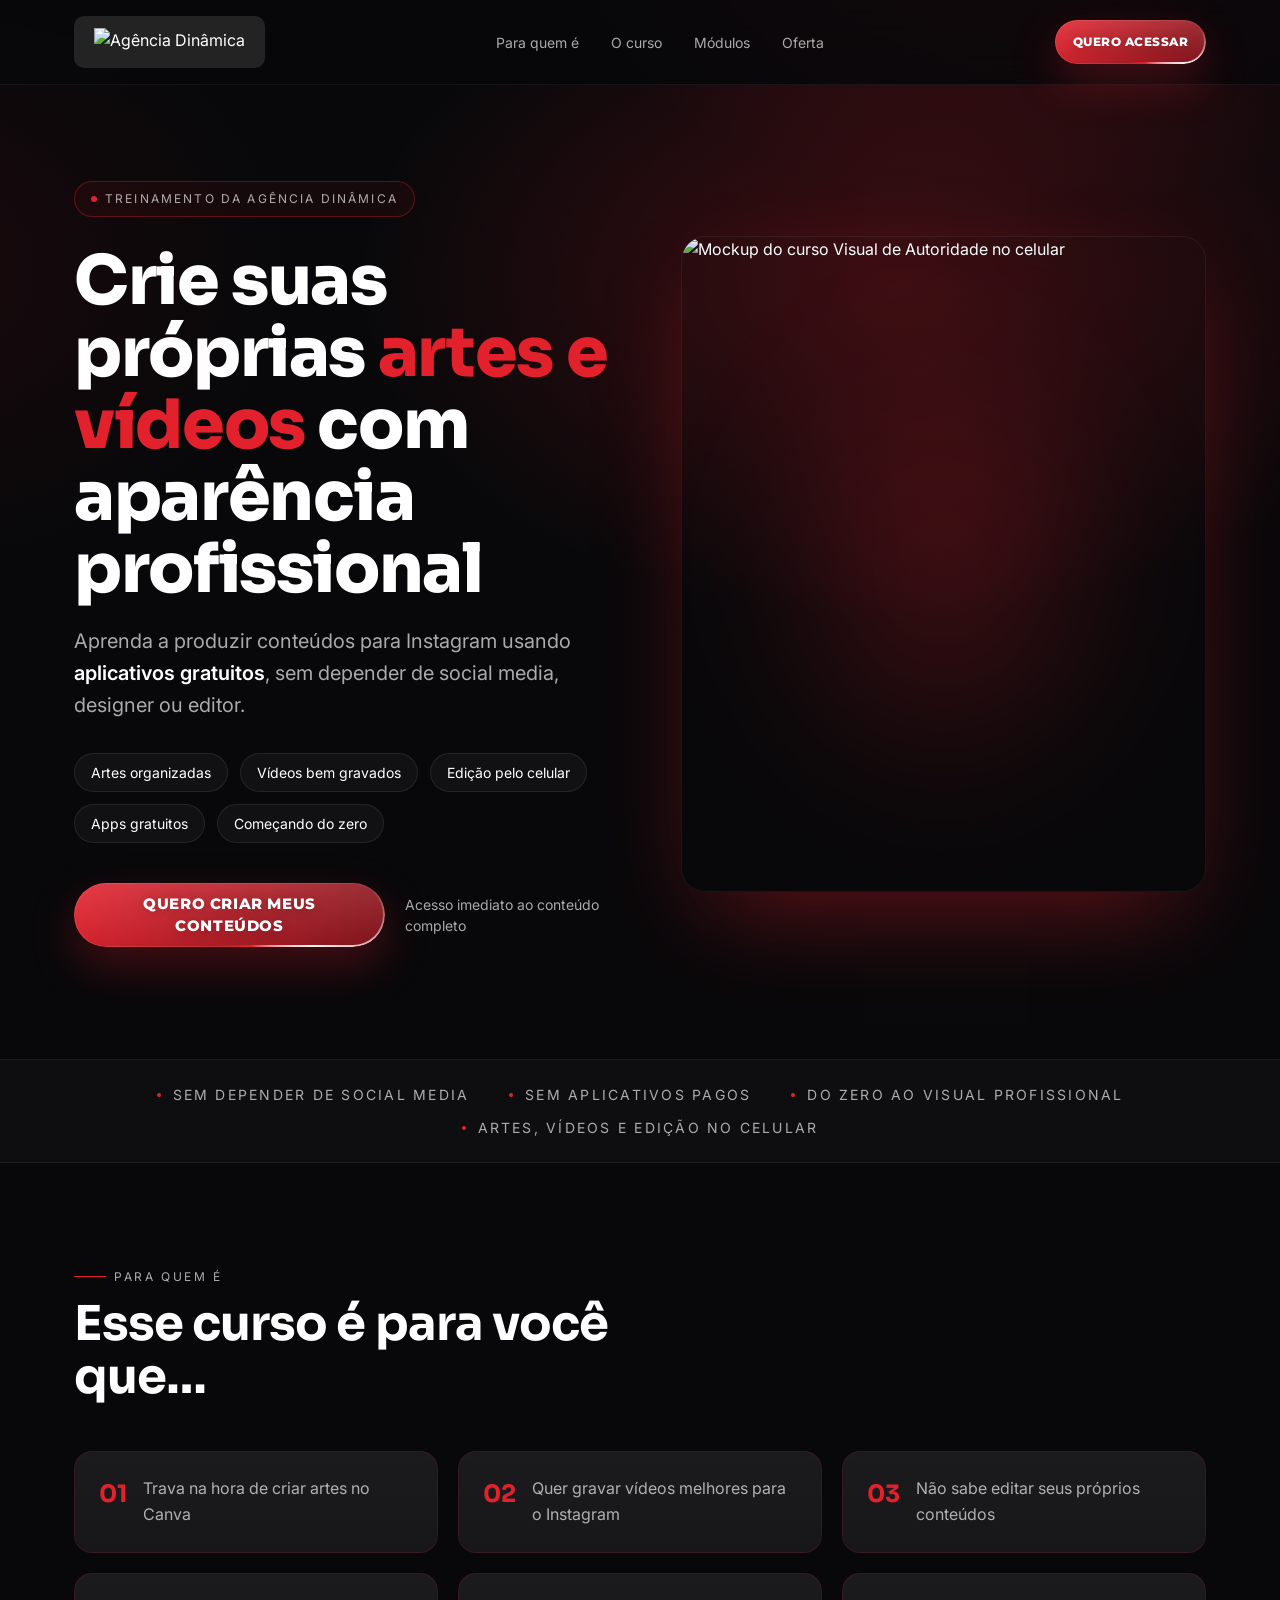
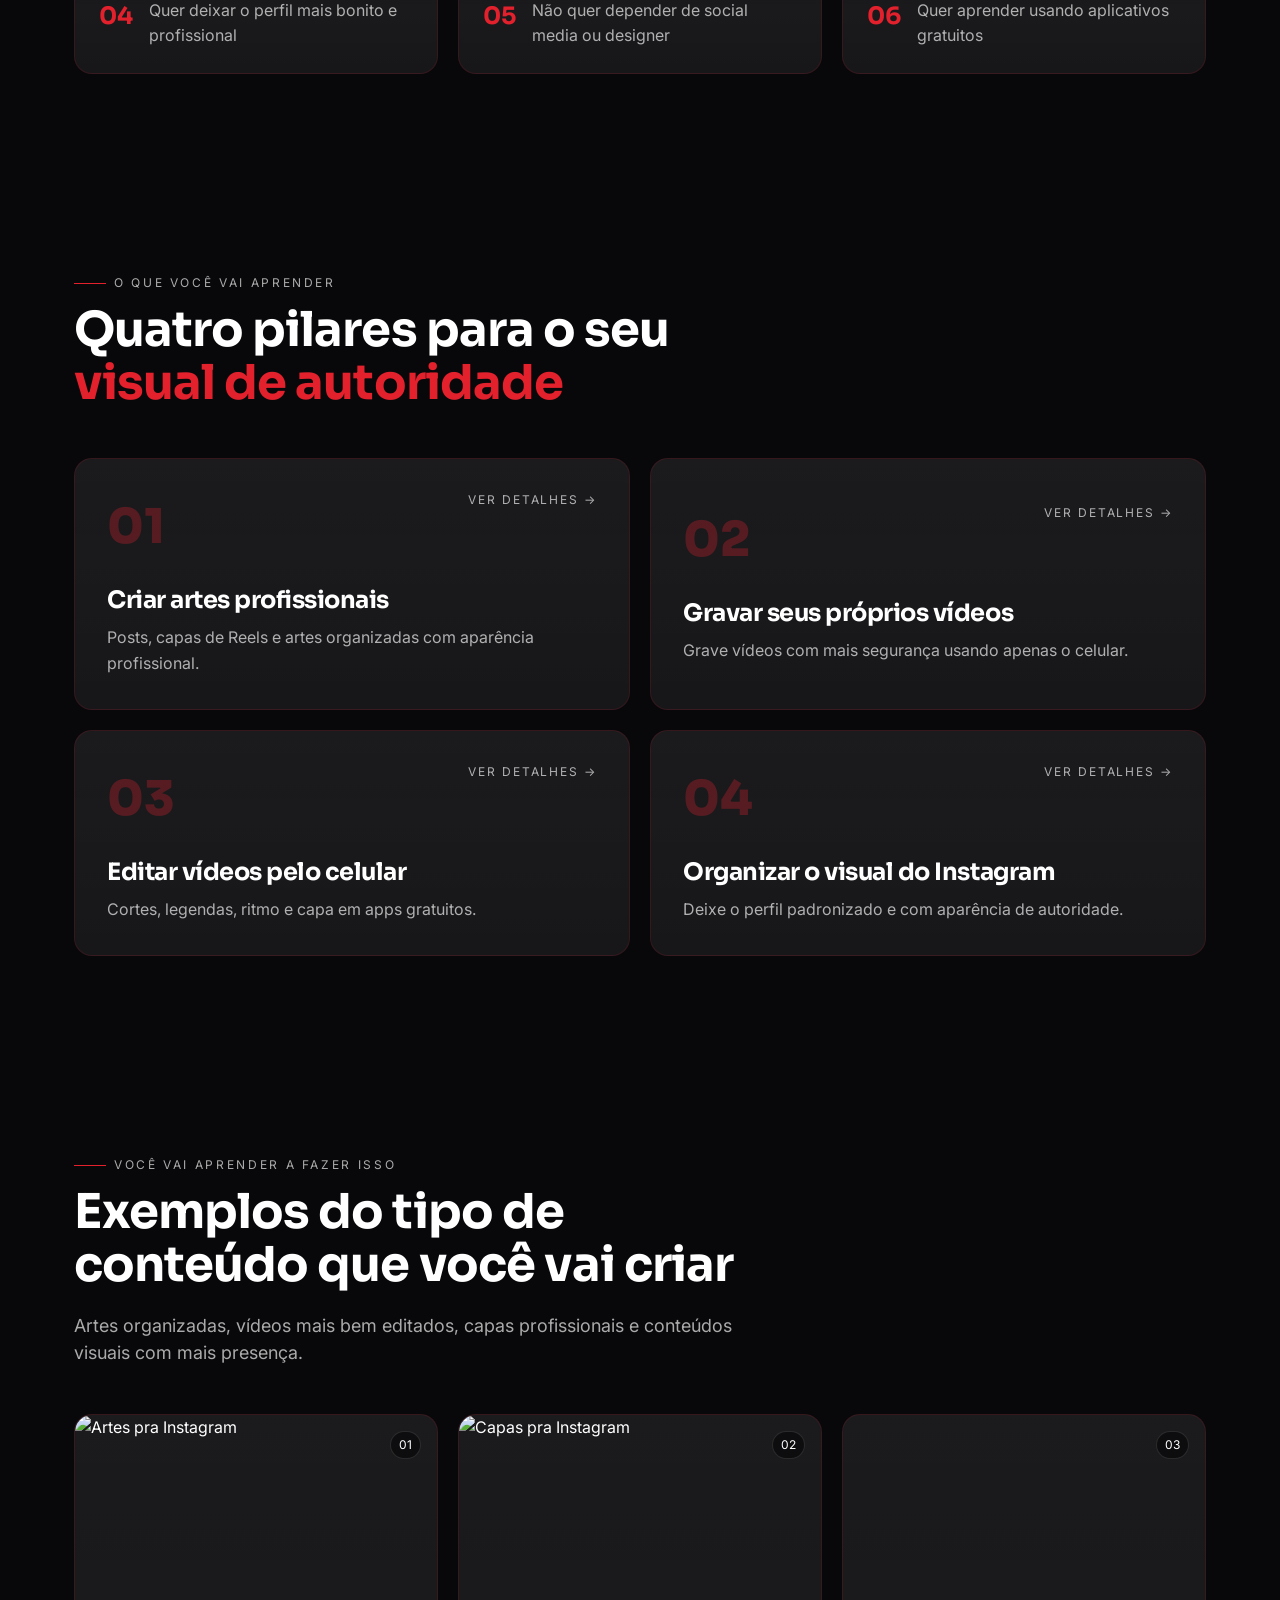
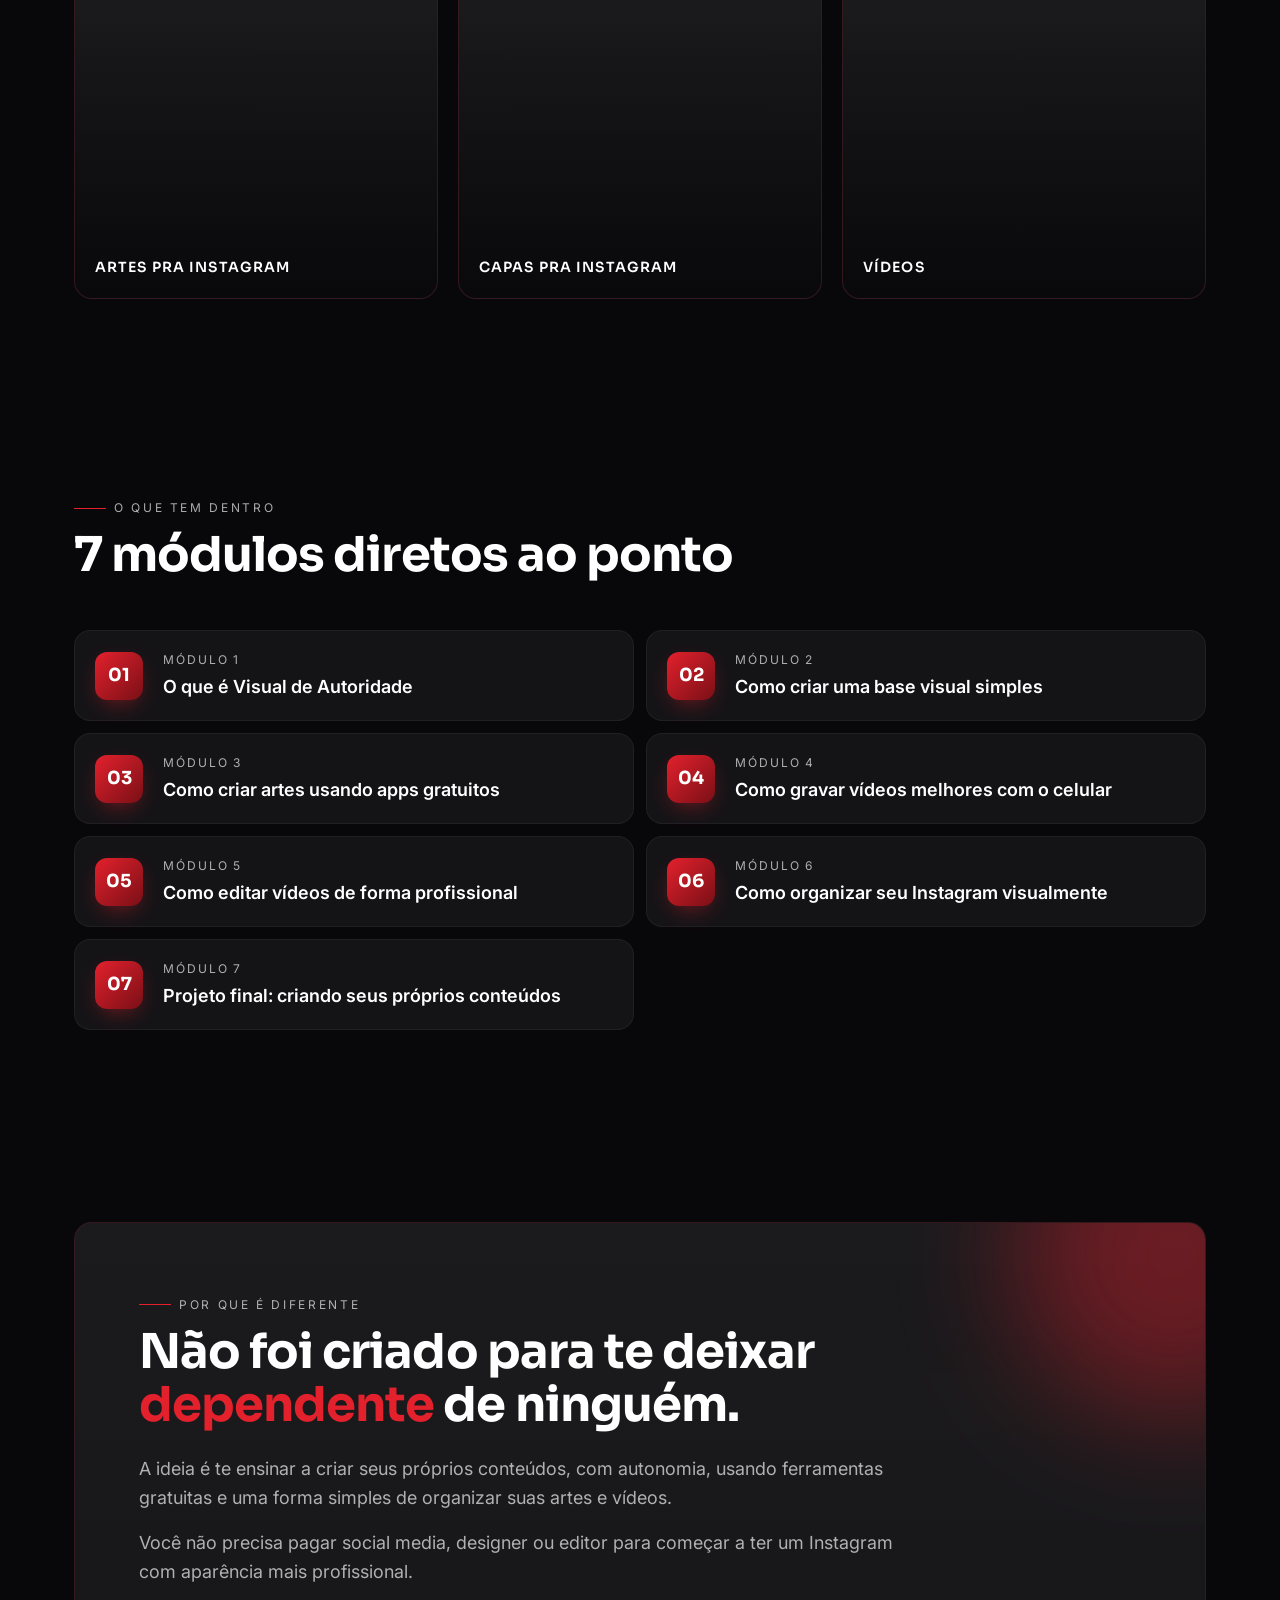
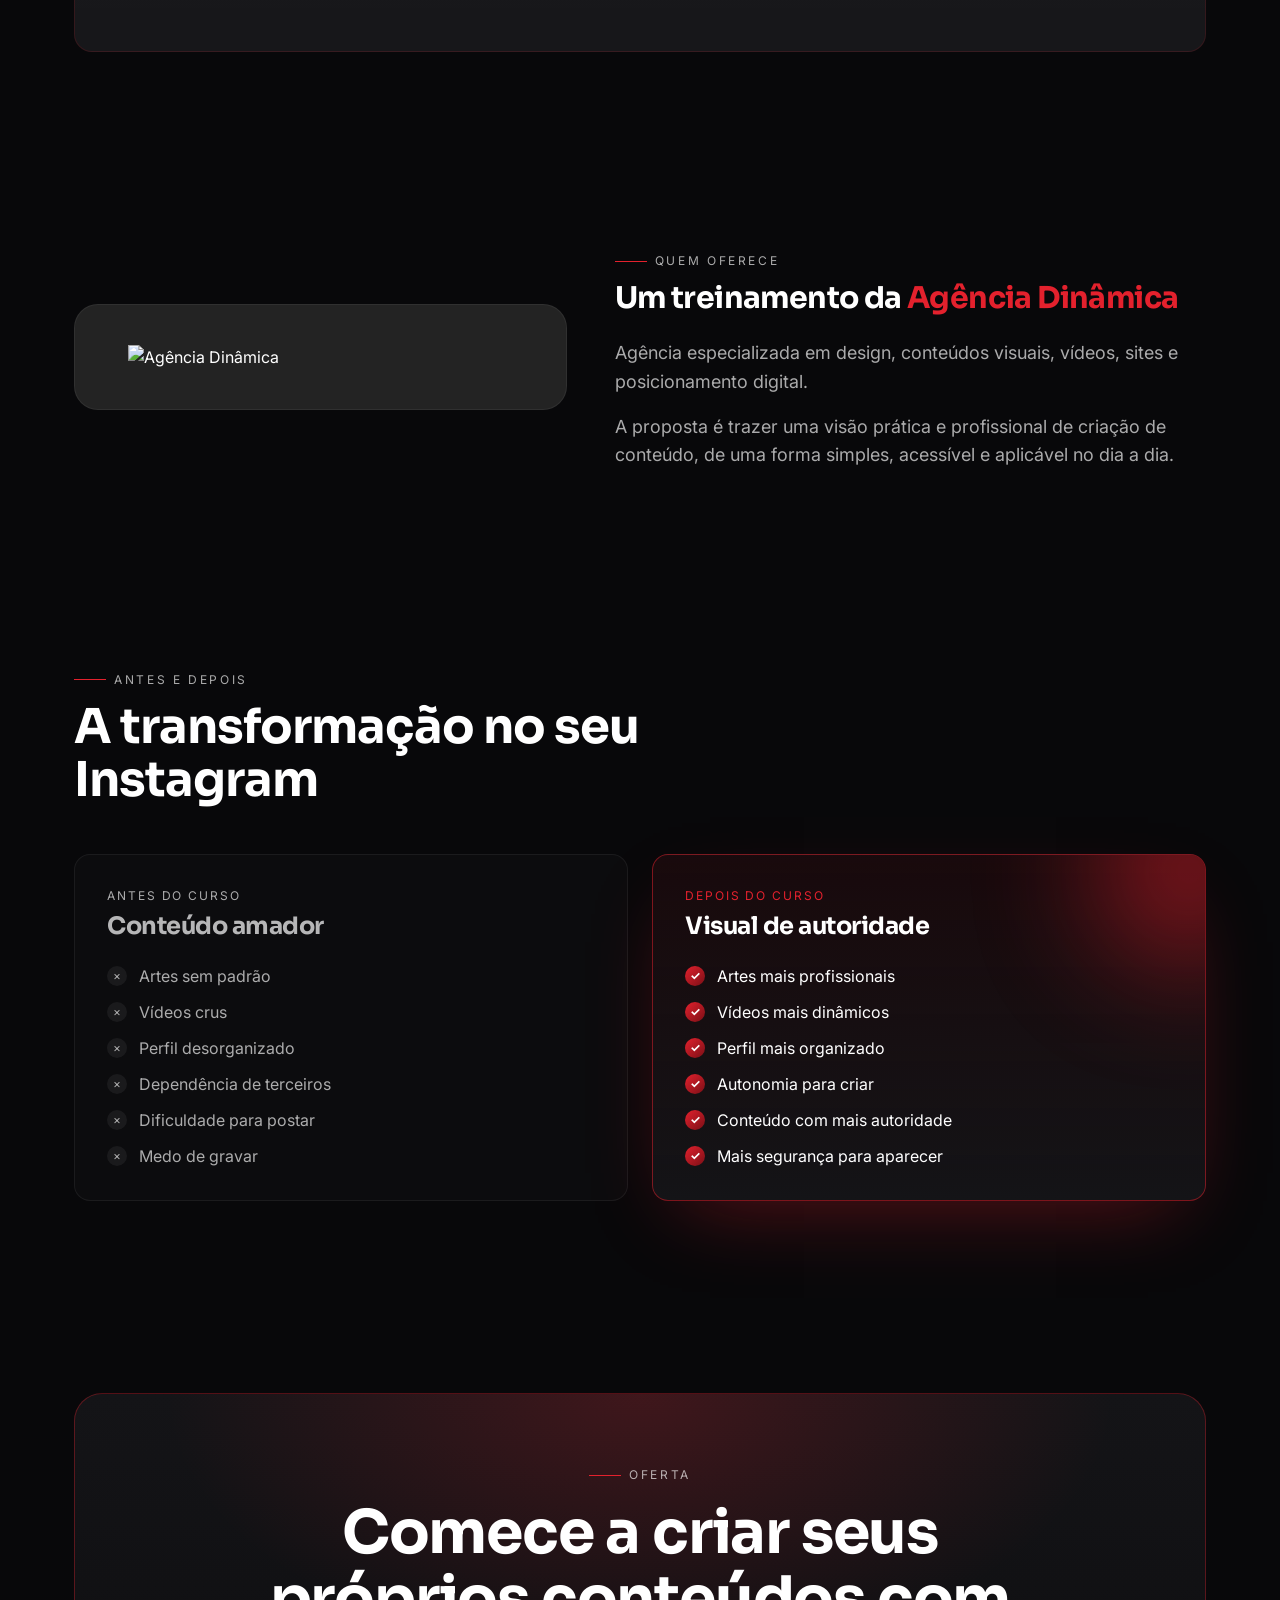
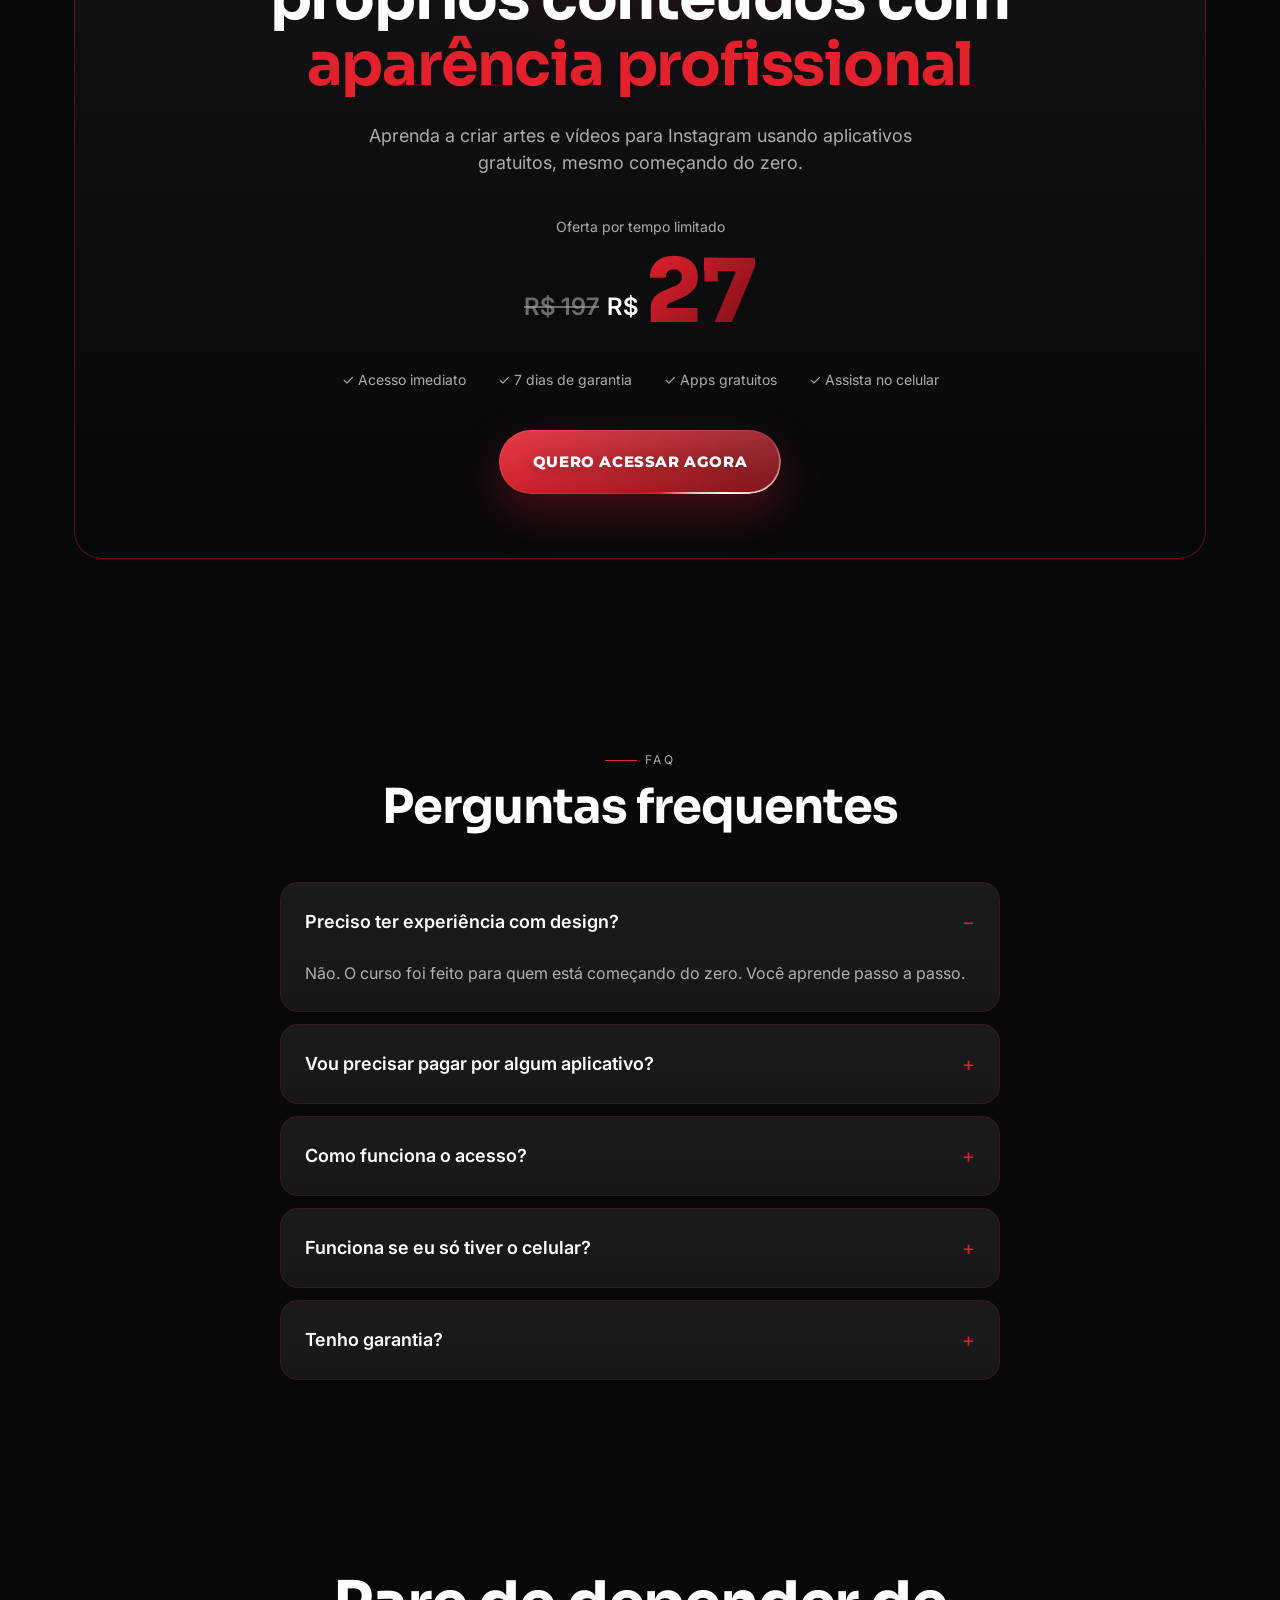
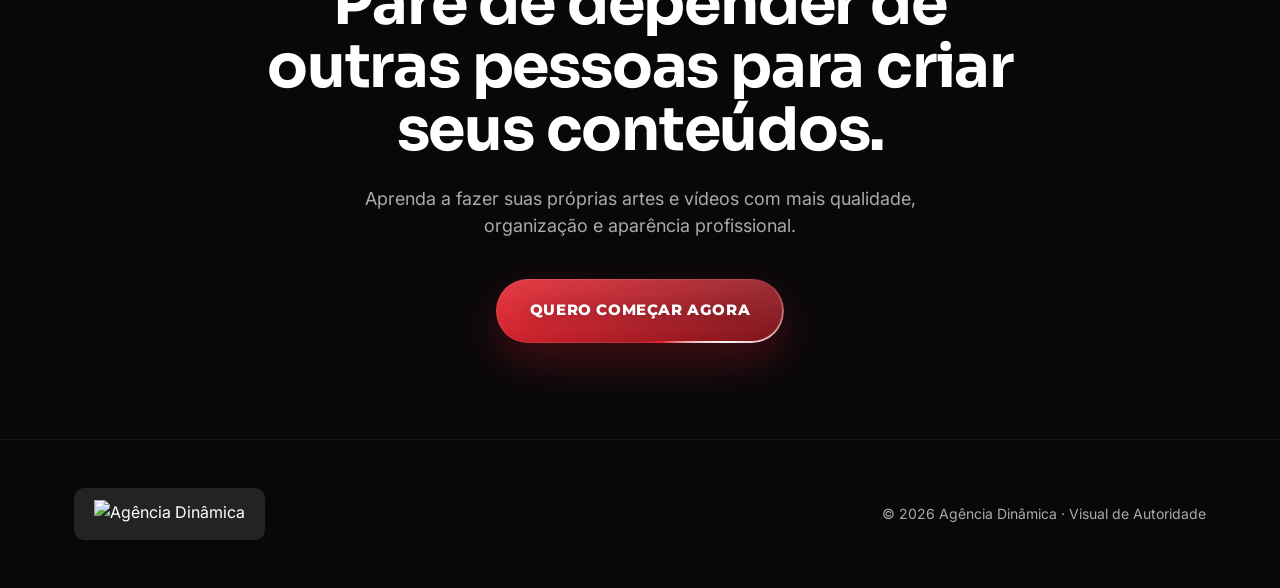
==== commit 2beaae80: "Rename index (2).html to index.htmlss" ====
--- a/index.html
+++ b/index.html
@@ -3,1316 +3,984 @@
 <head>
   <meta charset="UTF-8" />
   <meta name="viewport" content="width=device-width, initial-scale=1.0" />
-  <title>Agência Dinâmica — Design, Sites, Tráfego e Automações com IA</title>
-  <meta name="description" content="Design profissional, sites modernos, tráfego pago, sistemas web personalizados e automações com IA para empresas que querem crescer com estratégia." />
-
-  <!-- Fontes utilizadas: Anton (display), Instrument Serif (itálico decorativo) e Inter (corpo) -->
-  <link rel="preconnect" href="https://fonts.googleapis.com" />
-  <link rel="preconnect" href="https://fonts.gstatic.com" crossorigin />
-  <link href="https://fonts.googleapis.com/css2?family=Anton&family=Inter:wght@300;400;500;600;700;800;900&family=Instrument+Serif:ital@0;1&display=swap" rel="stylesheet" />
+  <title>Visual de Autoridade — Agência Dinâmica</title>
+  <meta name="description" content="Crie suas próprias artes e vídeos para Instagram com aparência profissional usando apps gratuitos. Do zero ao visual profissional." />
+  <meta property="og:title" content="Visual de Autoridade — Agência Dinâmica" />
+  <meta property="og:description" content="Aprenda a criar artes e vídeos para Instagram usando apps gratuitos, sem depender de social media." />
+
+  <!-- Fontes Google: Sora (títulos), Inter (corpo), Montserrat (botões) -->
+  <link rel="preconnect" href="https://fonts.googleapis.com">
+  <link rel="preconnect" href="https://fonts.gstatic.com" crossorigin>
+  <link href="https://fonts.googleapis.com/css2?family=Inter:wght@400;500;600;700&family=Montserrat:wght@700;800&family=Sora:wght@600;700;800&display=swap" rel="stylesheet">
 
   <style>
-    /* =====================================================
-       VARIÁVEIS DE TEMA (identidade visual da Dinâmica)
-       ===================================================== */
+    /* ============================================
+       VARIÁVEIS DE DESIGN (cores, fontes, sombras)
+       ============================================ */
     :root {
-      --fundo: oklch(0.13 0.012 285);
-      --fundo-2: oklch(0.10 0.012 285);
-      --texto: oklch(0.97 0.005 285);
-      --texto-mute: oklch(0.66 0.02 285);
-      --card: oklch(0.16 0.015 285);
-      --borda: oklch(1 0 0 / 8%);
-      --borda-suave: oklch(1 0 0 / 5%);
-      --rosa: oklch(0.68 0.27 358);
-      --rosa-glow: oklch(0.78 0.22 358);
-      --violeta: oklch(0.55 0.25 310);
-      --branco: oklch(0.99 0.005 0);
-
-      --fonte-display: "Anton", "Bebas Neue", Impact, sans-serif;
-      --fonte-serif: "Instrument Serif", serif;
-      --fonte-sans: "Inter", system-ui, sans-serif;
-
-      --max-largura: 80rem; /* 1280px */
-    }
-
-    /* =====================================================
+      --bg: #08080A;
+      --card-bg: #141417;
+      --graphite: #141417;
+      --logo-surface: #232323;
+      --brand: #E3212D;
+      --brand-dark: #7A0F16;
+      --text: #ffffff;
+      --muted: rgba(255,255,255,0.66);
+      --border: rgba(255,255,255,0.06);
+      --gradient-brand: linear-gradient(135deg, #E3212D, #7A0F16);
+      --font-display: "Sora", system-ui, sans-serif;
+      --font-body: "Inter", system-ui, sans-serif;
+      --font-button: "Montserrat", system-ui, sans-serif;
+    }
+
+    /* ============================================
        RESET BÁSICO
-       ===================================================== */
-    *, *::before, *::after { box-sizing: border-box; }
-    * { margin: 0; padding: 0; border-color: var(--borda); }
-    html { scroll-behavior: smooth; }
-    img, svg { display: block; max-width: 100%; }
+       ============================================ */
+    * { box-sizing: border-box; margin: 0; padding: 0; border-color: var(--border); }
+    html, body { overflow-x: hidden; }
+    body {
+      background-color: var(--bg);
+      color: var(--text);
+      font-family: var(--font-body);
+      -webkit-font-smoothing: antialiased;
+      line-height: 1.5;
+      background-image:
+        radial-gradient(800px 500px at 80% -10%, rgba(227,33,45,0.18), transparent 60%),
+        radial-gradient(700px 500px at -10% 30%, rgba(122,15,22,0.16), transparent 60%);
+      background-attachment: fixed;
+    }
+    h1, h2, h3, h4 { font-family: var(--font-display); letter-spacing: -0.02em; line-height: 1.1; }
     a { color: inherit; text-decoration: none; }
-    button { font: inherit; cursor: pointer; background: none; border: none; color: inherit; }
+    img, video { display: block; max-width: 100%; }
     ul { list-style: none; }
-
-    /* =====================================================
-       BODY + FUNDO COM BRILHOS, GRID E VINHETA
-       ===================================================== */
-    body {
-      font-family: var(--fonte-sans);
-      color: var(--texto);
-      background-color: var(--fundo);
-      background-image:
-        radial-gradient(ellipse 70% 50% at 20% 0%, oklch(0.55 0.25 310 / 0.12), transparent 60%),
-        radial-gradient(ellipse 60% 50% at 85% 30%, oklch(0.68 0.27 358 / 0.10), transparent 60%),
-        radial-gradient(ellipse 80% 60% at 50% 100%, oklch(0.55 0.25 310 / 0.08), transparent 70%),
-        linear-gradient(180deg, oklch(0.12 0.012 285) 0%, oklch(0.10 0.012 285) 100%);
-      background-attachment: fixed;
-      min-height: 100vh;
+    button { background: none; border: 0; color: inherit; cursor: pointer; font: inherit; }
+
+    /* ============================================
+       UTILITÁRIOS DE LAYOUT
+       ============================================ */
+    .container-narrow {
+      width: 100%;
+      max-width: 1180px;
+      margin-inline: auto;
+      padding-inline: 18px;
+    }
+    @media (min-width: 640px) { .container-narrow { padding-inline: 24px; } }
+
+    .section-pad { padding-top: 56px; padding-bottom: 56px; }
+    @media (min-width: 768px) { .section-pad { padding-top: 96px; padding-bottom: 96px; } }
+
+    .text-brand { color: var(--brand); }
+    .muted { color: var(--muted); }
+
+    /* Cartão "glass" usado em várias seções */
+    .glass-card {
+      background: linear-gradient(180deg, rgba(255,255,255,0.03), rgba(255,255,255,0.01)), #141417;
+      border: 1px solid rgba(227, 33, 45, 0.14);
+      border-radius: 18px;
+      transition: border-color .3s ease, transform .3s ease, box-shadow .3s ease;
+    }
+    .glass-card:hover {
+      border-color: rgba(227, 33, 45, 0.55);
+      box-shadow: 0 20px 50px -20px rgba(227,33,45,0.45);
+      transform: translateY(-4px);
+    }
+
+    /* Pequena etiqueta acima dos títulos de seção */
+    .section-eyebrow {
+      display: inline-flex; align-items: center; gap: 8px;
+      font-size: 12px; text-transform: uppercase; letter-spacing: 0.22em;
+      color: var(--muted);
+    }
+    .section-eyebrow::before {
+      content: ""; height: 1px; width: 32px; background: var(--brand);
+    }
+    .section-eyebrow.center { margin: 0 auto; }
+
+    /* ============================================
+       BOTÃO PATHFINDER (borda luminosa giratória)
+       ============================================ */
+    @property --angle {
+      syntax: "<angle>";
+      inherits: false;
+      initial-value: 0deg;
+    }
+    .pathfinder-button {
       position: relative;
-      -webkit-font-smoothing: antialiased;
-      overflow-x: hidden;
-    }
-    /* Camada de grid sutil sobre todo o fundo */
-    body::before {
+      display: inline-flex;
+      align-items: center;
+      justify-content: center;
+      width: 100%;
+      max-width: 360px;
+      min-height: 58px;
+      padding: 16px 24px;
+      border: 0;
+      border-radius: 999px;
+      color: #ffffff;
+      background:
+        linear-gradient(180deg, rgba(255,255,255,0.12), rgba(255,255,255,0.02)),
+        linear-gradient(135deg, #E3212D, #7A0F16);
+      font-family: var(--font-button);
+      font-size: 14px;
+      font-weight: 800;
+      letter-spacing: 0.04em;
+      text-transform: uppercase;
+      text-align: center;
+      cursor: pointer;
+      isolation: isolate;
+      overflow: hidden;
+      box-shadow:
+        0 0 0 1px rgba(255, 255, 255, 0.10) inset,
+        0 18px 45px rgba(227, 33, 45, 0.28);
+      transition: transform .25s ease, box-shadow .25s ease;
+    }
+    @media (min-width: 640px) {
+      .pathfinder-button { width: auto; min-width: 280px; font-size: 15px; min-height: 64px; padding: 0 34px; }
+    }
+    .pathfinder-button:hover {
+      transform: translateY(-2px);
+      box-shadow:
+        0 0 0 1px rgba(255, 255, 255, 0.14) inset,
+        0 24px 60px rgba(227, 33, 45, 0.38);
+    }
+    /* Borda Pathfinder — gradiente cônico animado */
+    .pathfinder-button::before {
       content: "";
-      position: fixed; inset: 0;
-      pointer-events: none; z-index: 0;
-      background-image:
-        linear-gradient(to right, oklch(1 0 0 / 0.035) 1px, transparent 1px),
-        linear-gradient(to bottom, oklch(1 0 0 / 0.035) 1px, transparent 1px);
-      background-size: 56px 56px;
-      -webkit-mask-image: radial-gradient(ellipse 90% 80% at 50% 40%, black 40%, transparent 100%);
-              mask-image: radial-gradient(ellipse 90% 80% at 50% 40%, black 40%, transparent 100%);
-    }
-    /* Vinheta nas bordas para foco no conteúdo central */
-    body::after {
-      content: "";
-      position: fixed; inset: 0;
-      pointer-events: none; z-index: 0;
-      box-shadow: inset 0 0 200px 40px oklch(0 0 0 / 0.6);
-    }
-    header, main, footer, section { position: relative; z-index: 1; }
-
-    /* =====================================================
-       UTILITÁRIOS
-       ===================================================== */
-    .container { width: 100%; max-width: var(--max-largura); margin: 0 auto; padding: 0 1.25rem; }
-    @media (min-width: 640px) { .container { padding: 0 2rem; } }
-
-    .fonte-display { font-family: var(--fonte-display); letter-spacing: -0.01em; text-transform: uppercase; }
-    .fonte-serif-italica { font-family: var(--fonte-serif); font-style: italic; text-transform: lowercase; }
-    .texto-rosa { color: var(--rosa); }
-    .texto-mute { color: var(--texto-mute); }
-
-    /* Marcador de canto (cantos rosas em torno de cards) */
-    .marca-canto { position: absolute; width: 28px; height: 28px; border-color: var(--rosa); }
-    .marca-canto.tl { top: 0; left: 0; border-top: 2px solid; border-left: 2px solid; }
-    .marca-canto.tr { top: 0; right: 0; border-top: 2px solid; border-right: 2px solid; }
-    .marca-canto.bl { bottom: 0; left: 0; border-bottom: 2px solid; border-left: 2px solid; }
-    .marca-canto.br { bottom: 0; right: 0; border-bottom: 2px solid; border-right: 2px solid; }
-
-    /* Cards com brilho rosa no topo ao hover */
-    .card-brilho {
-      position: relative;
-      overflow: hidden;
-      border: 1px solid var(--borda);
-      background: oklch(0.16 0.015 285 / 0.4);
-      backdrop-filter: blur(8px);
-      border-radius: 1rem;
-      transition: transform .4s ease, border-color .4s ease;
-    }
-    .card-brilho::before {
-      content: ""; position: absolute; inset: 0 0 auto 0; height: 1px;
-      background: linear-gradient(90deg, transparent, var(--rosa), transparent);
-      opacity: 0; transition: opacity .4s ease;
-    }
-    .card-brilho::after {
-      content: ""; position: absolute; top: -1px; right: -1px;
-      width: 80px; height: 80px;
-      background: radial-gradient(circle at top right, var(--rosa) 0%, transparent 70%);
-      opacity: 0; transition: opacity .4s ease; pointer-events: none;
-    }
-    .card-brilho:hover { transform: translateY(-4px); border-color: oklch(0.68 0.27 358 / 0.4); }
-    .card-brilho:hover::before { opacity: 1; }
-    .card-brilho:hover::after { opacity: .25; }
-
-    /* Cabeçalho de seção (eyebrow + título + descrição) */
-    .cabecalho-secao { display: flex; flex-direction: column; gap: 1rem; max-width: 48rem; }
-    .eyebrow {
-      display: inline-flex; align-items: center; gap: .5rem; align-self: flex-start;
-      font-size: .75rem; font-weight: 500; text-transform: uppercase; letter-spacing: .25em;
-      color: var(--rosa);
-    }
-    .eyebrow .ponto { width: 6px; height: 6px; border-radius: 999px; background: var(--rosa); }
-    .titulo-secao {
-      font-family: var(--fonte-display);
-      text-transform: uppercase;
-      font-size: clamp(2rem, 4.5vw, 3.6rem);
-      line-height: 1;
-      font-weight: 400;
-    }
-    .descricao-secao { font-size: 1rem; line-height: 1.625; color: var(--texto-mute); max-width: 42rem; }
-    @media (min-width: 640px) { .descricao-secao { font-size: 1.125rem; } }
-
-    /* =====================================================
-       BOTÃO PATHFINDER ANIMADO (rosa + violeta)
-       ===================================================== */
-    @property --angulo {
-      syntax: "<angle>"; initial-value: 0deg; inherits: false;
-    }
-    @keyframes girar-borda { to { --angulo: 360deg; } }
-
-    .botao-animado {
-      --marca: var(--rosa);
-      --marca-texto: var(--branco);
-      position: relative;
-      display: inline-flex; align-items: center; gap: 4px;
-      padding: 12px 22px; border: none; font-size: 13px;
-      background: transparent; border-radius: 100px; font-weight: 700;
-      letter-spacing: 0.02em; color: var(--marca);
-      overflow: hidden; max-width: 100%;
-      transition: all .6s cubic-bezier(0.23, 1, 0.32, 1);
-      isolation: isolate;
-    }
-    /* Borda animada com conic-gradient (rosa + violeta) */
-    .botao-animado::before {
-      content: ""; position: absolute; inset: 0; padding: 1.5px;
+      position: absolute;
+      inset: 0;
+      padding: 2px;
       border-radius: inherit;
       background: conic-gradient(
-        from var(--angulo, 0deg),
+        from var(--angle),
         transparent 0deg,
-        transparent 220deg,
-        oklch(0.55 0.25 310 / 0.25) 240deg,
-        var(--violeta) 260deg,
-        var(--rosa) 300deg,
-        oklch(0.68 0.27 358 / 0.25) 330deg,
+        transparent 80deg,
+        rgba(255,255,255,0.95) 110deg,
+        #E3212D 145deg,
+        transparent 190deg,
         transparent 360deg
       );
-      -webkit-mask: linear-gradient(#000 0 0) content-box, linear-gradient(#000 0 0);
-              mask: linear-gradient(#000 0 0) content-box, linear-gradient(#000 0 0);
-      -webkit-mask-composite: xor; mask-composite: exclude;
-      animation: girar-borda 3s linear infinite;
-      pointer-events: none; z-index: 1;
-    }
-    .botao-animado > * { position: relative; z-index: 2; }
-    @media (min-width: 768px) {
-      .botao-animado { padding: 16px 36px; font-size: 16px; }
-    }
-    .botao-animado svg {
-      position: absolute; width: 20px; fill: var(--marca); z-index: 9;
-      transition: all .8s cubic-bezier(0.23, 1, 0.32, 1);
-    }
-    .botao-animado .seta-1 { right: 12px; }
-    .botao-animado .seta-2 { left: -25%; }
-    @media (min-width: 768px) {
-      .botao-animado svg { width: 24px; }
-      .botao-animado .seta-1 { right: 16px; }
-    }
-    .botao-animado .circulo {
-      position: absolute; top: 50%; left: 50%;
-      transform: translate(-50%, -50%);
-      width: 20px; height: 20px; background: var(--marca);
-      border-radius: 50%; opacity: 0;
-      transition: all .8s cubic-bezier(0.23, 1, 0.32, 1);
-    }
-    .botao-animado .texto {
-      position: relative; z-index: 3; transform: translateX(-12px);
-      transition: all .8s cubic-bezier(0.23, 1, 0.32, 1); white-space: nowrap;
-    }
-    .botao-animado:hover { color: var(--marca-texto); border-radius: 12px; }
-    .botao-animado:hover .seta-1 { right: -25%; }
-    .botao-animado:hover .seta-2 { left: 16px; }
-    .botao-animado:hover .texto { transform: translateX(12px); }
-    .botao-animado:hover svg { fill: var(--marca-texto); }
-    .botao-animado:active { transform: scale(.95); }
-    .botao-animado:hover .circulo { width: 320px; height: 320px; opacity: 1; z-index: 2; }
-    .botao-animado.fantasma { opacity: .85; }
-
-    /* =====================================================
-       NAVBAR
-       ===================================================== */
-    .navbar {
-      position: fixed; top: 0; left: 0; right: 0; z-index: 50;
-      transition: all .3s ease; background: transparent;
-    }
-    .navbar.rolado {
-      background: oklch(0.13 0.012 285 / 0.7);
+      -webkit-mask:
+        linear-gradient(#000 0 0) content-box,
+        linear-gradient(#000 0 0);
+      -webkit-mask-composite: xor;
+              mask-composite: exclude;
+      animation: pathfinder 2.2s linear infinite;
+      z-index: -1;
+    }
+    /* Brilho diagonal que cruza o botão */
+    .pathfinder-button::after {
+      content: "";
+      position: absolute;
+      width: 90px;
+      height: 100%;
+      left: -120px;
+      top: 0;
+      background: linear-gradient(90deg, transparent, rgba(255,255,255,.28), transparent);
+      transform: skewX(-20deg);
+      animation: shine 3.2s ease-in-out infinite;
+    }
+    .pathfinder-button span { position: relative; z-index: 1; text-shadow: 0 1px 12px rgba(0,0,0,.25); }
+    @keyframes pathfinder { to { --angle: 360deg; } }
+    @keyframes shine {
+      0%, 45% { left: -120px; }
+      65%, 100% { left: calc(100% + 120px); }
+    }
+
+    /* Variante compacta usada no header */
+    .pathfinder-button.compact {
+      width: auto; min-width: 0; min-height: 44px; padding: 0 18px; font-size: 12px;
+    }
+
+    /* ============================================
+       LOGO (com superfície escura embaixo)
+       ============================================ */
+    .logo-badge {
+      display: inline-flex; align-items: center; justify-content: center;
+      background-color: var(--logo-surface);
+      border-radius: 10px;
+      padding: 12px 20px;
+    }
+    .logo-badge img { height: 28px; width: auto; }
+
+    /* ============================================
+       HEADER
+       ============================================ */
+    .site-header {
+      position: sticky; top: 0; z-index: 50;
+      background-color: rgba(8,8,10,0.7);
       backdrop-filter: blur(20px);
-      border-bottom: 1px solid var(--borda);
-    }
-    .navbar-conteudo {
-      max-width: var(--max-largura); margin: 0 auto;
-      padding: 0 1.25rem; height: 4rem;
-      display: flex; align-items: center; justify-content: space-between;
-    }
-    @media (min-width: 640px) { .navbar-conteudo { padding: 0 2rem; } }
-
-    .logo {
-      font-family: var(--fonte-display);
-      font-size: 1.5rem; letter-spacing: .02em;
-      display: inline-flex; align-items: center; gap: .5rem;
-    }
-    .logo-marca {
-      display: inline-grid; place-items: center;
-      width: 1.8rem; height: 1.8rem; border-radius: .5rem;
-      background: linear-gradient(135deg, var(--violeta), var(--rosa));
-      color: var(--branco); font-family: var(--fonte-display); font-size: 1.1rem;
-      box-shadow: 0 8px 24px oklch(0.68 0.27 358 / 0.35);
-    }
-
-    .nav-links {
-      display: none;
-      align-items: center; gap: .25rem;
-      border: 1px solid var(--borda);
-      background: oklch(0.16 0.015 285 / 0.4);
-      backdrop-filter: blur(8px);
-      padding: .375rem .5rem;
-      border-radius: 999px;
-    }
-    @media (min-width: 1024px) { .nav-links { display: inline-flex; } }
-    .nav-links a {
-      padding: .375rem .875rem; font-size: .875rem; color: var(--texto-mute);
-      border-radius: 999px; transition: all .2s ease;
-    }
-    .nav-links a:hover { color: var(--texto); background: oklch(1 0 0 / 0.05); }
-
-    .nav-acoes { display: flex; align-items: center; gap: .5rem; }
-    .btn-whats {
-      display: none; align-items: center; gap: .5rem;
-      font-size: .875rem; font-weight: 500; padding: .5rem 1rem;
-      border: 1px solid var(--borda); border-radius: 999px;
-      transition: all .2s ease;
-    }
-    @media (min-width: 640px) { .btn-whats { display: inline-flex; } }
-    .btn-whats:hover { border-color: oklch(0.68 0.27 358 / 0.6); color: var(--rosa); }
-    .btn-whats .pulso {
-      width: 6px; height: 6px; border-radius: 999px; background: var(--rosa);
-      animation: pulsar 2s ease-in-out infinite;
-    }
-    @keyframes pulsar { 0%, 100% { opacity: 1; } 50% { opacity: .4; } }
-
-    .btn-menu {
-      display: inline-grid; place-items: center;
-      width: 2.25rem; height: 2.25rem;
-      border: 1px solid var(--borda); border-radius: 999px;
-    }
-    @media (min-width: 1024px) { .btn-menu { display: none; } }
-
-    .menu-mobile {
-      display: none;
-      border-top: 1px solid var(--borda);
-      background: oklch(0.13 0.012 285 / 0.95);
-      backdrop-filter: blur(20px);
-    }
-    .menu-mobile.aberto { display: block; }
-    .menu-mobile-conteudo { padding: 1rem 1.25rem; display: flex; flex-direction: column; gap: .25rem; }
-    .menu-mobile a {
-      padding: .75rem .75rem; font-size: 1rem; color: oklch(0.97 0.005 285 / 0.9);
-      border-bottom: 1px solid oklch(1 0 0 / 0.04);
-    }
-    .menu-mobile a:hover { color: var(--rosa); }
-    .menu-mobile .btn-whats-mobile {
-      margin-top: .75rem; padding: .75rem 1rem; border-radius: 999px;
-      background: var(--rosa); color: var(--branco); text-align: center; font-weight: 600;
-    }
-
-    /* =====================================================
+      -webkit-backdrop-filter: blur(20px);
+      border-bottom: 1px solid var(--border);
+    }
+    .header-inner {
+      display: flex; align-items: center; justify-content: space-between; gap: 12px;
+      padding-top: 12px; padding-bottom: 12px;
+    }
+    @media (min-width: 640px) {
+      .header-inner { padding-top: 16px; padding-bottom: 16px; }
+    }
+    .header-nav { display: none; gap: 32px; font-size: 14px; color: var(--muted); }
+    .header-nav a:hover { color: #fff; transition: color .2s; }
+    @media (min-width: 768px) { .header-nav { display: flex; align-items: center; } }
+
+    /* ============================================
        HERO
-       ===================================================== */
-    .hero {
-      position: relative; width: 100%;
-      min-height: 100svh;
-      display: flex; align-items: center;
-      padding: 5rem 1.25rem 2.5rem;
-      overflow: hidden;
-    }
-    @media (min-width: 640px) { .hero { padding-left: 2rem; padding-right: 2rem; } }
+       ============================================ */
+    .hero { position: relative; overflow: hidden; }
+    .hero::before {
+      content: ""; position: absolute; inset: 0; z-index: -1; opacity: .7;
+      background: radial-gradient(60% 50% at 70% 20%, rgba(227,33,45,0.35), transparent 70%);
+    }
+    .hero-grid {
+      display: grid; grid-template-columns: 1fr; gap: 40px; align-items: center;
+      padding-top: 40px; padding-bottom: 56px;
+    }
+    @media (min-width: 640px) {
+      .hero-grid { padding-top: 64px; padding-bottom: 80px; gap: 40px; }
+    }
     @media (min-width: 1024px) {
-      .hero { min-height: 0; height: 100svh; max-height: 720px; padding-top: 4rem; padding-bottom: 1.5rem; }
-    }
-    .hero-grid {
-      width: 100%; max-width: var(--max-largura); margin: 0 auto;
-      display: grid; gap: 2rem; align-items: center;
-    }
-    @media (min-width: 1024px) { .hero-grid { grid-template-columns: 1.1fr 0.9fr; gap: 2.5rem; } }
-
-    .hero-tag {
-      display: inline-flex; align-items: center; gap: .5rem; align-self: flex-start;
-      font-size: .75rem; font-weight: 500; text-transform: uppercase; letter-spacing: .2em;
-      color: var(--texto-mute);
-      border: 1px solid var(--borda); border-radius: 999px;
-      padding: .375rem .75rem;
-      background: oklch(0.16 0.015 285 / 0.4); backdrop-filter: blur(8px);
-    }
-    .hero-tag svg { width: 14px; height: 14px; color: var(--rosa); }
+      .hero-grid { grid-template-columns: 1.05fr 1fr; gap: 56px; padding-top: 96px; padding-bottom: 112px; }
+    }
+    .hero-badge {
+      display: inline-flex; align-items: center; gap: 8px;
+      font-size: 10px; text-transform: uppercase; letter-spacing: 0.16em;
+      color: var(--muted);
+      padding: 6px 12px; border-radius: 999px; max-width: 100%;
+      border: 1px solid rgba(227,33,45,0.35);
+      background: rgba(227,33,45,0.06);
+    }
+    @media (min-width: 640px) { .hero-badge { font-size: 12px; letter-spacing: 0.18em; padding: 8px 16px; } }
+    .hero-badge .dot { height: 6px; width: 6px; border-radius: 999px; background: var(--brand); flex-shrink: 0; }
+    .hero-badge .label { white-space: nowrap; overflow: hidden; text-overflow: ellipsis; }
 
     .hero h1 {
-      font-family: var(--fonte-display); font-weight: 400;
-      font-size: clamp(2.2rem, 5.2vw, 4.5rem);
-      line-height: .95; text-transform: uppercase;
-    }
-    .hero p {
-      font-size: .9rem; line-height: 1.625; color: var(--texto-mute); max-width: 36rem;
-    }
-    @media (min-width: 640px) { .hero p { font-size: 1rem; } }
-
-    .hero-coluna { display: flex; flex-direction: column; gap: 1.25rem; animation: aparecer .8s ease-out both; }
-    @media (min-width: 1024px) { .hero-coluna { gap: 1.5rem; } }
-
-    .hero-acoes { display: flex; flex-wrap: wrap; align-items: center; gap: .75rem; padding-top: .5rem; }
-
-    .hero-pontos { display: flex; align-items: center; gap: 1.5rem; padding-top: 1rem; font-size: .75rem; color: var(--texto-mute); flex-wrap: wrap; }
-    .hero-pontos > div { display: flex; align-items: center; gap: .5rem; }
-    .ponto-cor { width: 6px; height: 6px; border-radius: 999px; }
-    .ponto-rosa { background: var(--rosa); }
-    .ponto-violeta { background: var(--violeta); }
-    .ponto-rosa-claro { background: var(--rosa-glow); }
-
-    .hero-visual {
-      position: relative;
-      aspect-ratio: 4/5; width: 100%;
-    }
-    @media (min-width: 1024px) {
-      .hero-visual { aspect-ratio: auto; height: 55vh; max-height: 480px; }
-    }
-    .hero-visual .brilho-fundo {
-      position: absolute; inset: -2.5rem;
-      background: radial-gradient(circle at 60% 40%, oklch(0.68 0.27 358 / 0.25), transparent 60%);
-      filter: blur(40px);
-    }
-    .hero-frame {
-      position: relative; width: 100%; height: 100%;
-      border-radius: 1.5rem; overflow: hidden;
-      border: 1px solid var(--borda); background: oklch(0.16 0.015 285 / 0.4);
-      backdrop-filter: blur(8px);
-    }
-    .hero-frame .info-topo {
-      position: absolute; top: 1.25rem; left: 1.25rem; right: 1.25rem;
-      display: flex; align-items: center; justify-content: space-between;
-      font-size: 10px; text-transform: uppercase; letter-spacing: .2em; color: var(--texto-mute);
-    }
-    .hero-frame .info-topo .versao { font-family: ui-monospace, SFMono-Regular, monospace; color: var(--rosa); }
-
-    .hero-frame .monograma {
-      position: absolute; inset: 0; display: grid; place-items: center;
-    }
-    .monograma svg {
-      width: 55%; max-width: 260px;
-      filter: drop-shadow(0 20px 40px oklch(0.68 0.27 358 / 0.4));
-      animation: flutuar 6s ease-in-out infinite;
-    }
-    @keyframes flutuar { 0%, 100% { transform: translateY(0); } 50% { transform: translateY(-10px); } }
-
-    .mini-card {
-      position: absolute; border: 1px solid var(--borda);
-      background: oklch(0.13 0.012 285 / 0.8); backdrop-filter: blur(8px);
-      padding: .75rem; border-radius: .75rem;
-      box-shadow: 0 25px 50px -12px rgba(0,0,0,.6);
-    }
-    .mini-card-esq { left: 1rem; bottom: 5rem; width: 150px; }
-    .mini-card-dir { right: 1rem; top: 4rem; width: 140px; }
+      margin-top: 20px; font-weight: 800;
+      font-size: 30px; line-height: 1.06; word-break: break-word;
+    }
+    @media (min-width: 640px) { .hero h1 { margin-top: 28px; font-size: 44px; } }
+    @media (min-width: 1024px) { .hero h1 { font-size: 68px; } }
+
+    .hero p.lead {
+      margin-top: 20px; font-size: 16px; color: var(--muted); max-width: 36rem; line-height: 1.6;
+    }
+    @media (min-width: 640px) { .hero p.lead { font-size: 20px; } }
+    .hero p.lead strong { color: #fff; font-weight: 600; }
+
+    .hero-chips { display: flex; flex-wrap: wrap; gap: 8px; margin-top: 24px; font-size: 12px; }
+    @media (min-width: 640px) { .hero-chips { gap: 12px; margin-top: 32px; font-size: 14px; } }
+    .hero-chips li {
+      padding: 6px 12px; border-radius: 999px;
+      background: rgba(255,255,255,0.04);
+      border: 1px solid rgba(255,255,255,0.08);
+    }
+    @media (min-width: 640px) { .hero-chips li { padding: 8px 16px; } }
+
+    .hero-cta-row {
+      margin-top: 32px; display: flex; flex-direction: column; gap: 16px;
+    }
     @media (min-width: 640px) {
-      .mini-card-esq { left: 1.5rem; }
-      .mini-card-dir { right: 1.5rem; }
-    }
-    .mini-card .rotulo { font-size: 10px; text-transform: uppercase; letter-spacing: .15em; color: var(--texto-mute); }
-    .mini-card .valor { font-family: var(--fonte-display); font-size: 1.5rem; margin-top: .25rem; }
-    .mini-card .legenda { font-size: 10px; color: var(--rosa); }
-    .barra { margin-top: .5rem; height: 4px; border-radius: 999px; background: oklch(1 0 0 / 0.05); overflow: hidden; }
-    .barra > span { display: block; height: 100%; width: 80%; background: linear-gradient(90deg, var(--violeta), var(--rosa)); }
-
-    .mini-grade { margin-top: .5rem; display: grid; grid-template-columns: repeat(3, 1fr); gap: 4px; }
-    .mini-grade > i { display: block; aspect-ratio: 1/1; border-radius: 2px; background: oklch(1 0 0 / 0.05); border: 1px solid var(--borda); }
-
-    .hero-frame .info-rodape {
-      position: absolute; left: 1.25rem; right: 1.25rem; bottom: 1.25rem;
-      display: flex; align-items: center; justify-content: space-between;
-      font-size: 10px; text-transform: uppercase; letter-spacing: .2em; color: var(--texto-mute);
-      border-top: 1px solid var(--borda); padding-top: .75rem;
-    }
-    .hero-frame .info-rodape .ponto-rosa-grande { color: var(--rosa); }
-
-    @keyframes aparecer { from { opacity: 0; transform: translateY(20px); } to { opacity: 1; transform: translateY(0); } }
-
-    /* =====================================================
-       SOLUÇÕES
-       ===================================================== */
-    .secao { padding: 6rem 1.25rem; border-top: 1px solid oklch(1 0 0 / 0.04); }
-    @media (min-width: 640px) { .secao { padding-left: 2rem; padding-right: 2rem; padding-top: 8rem; padding-bottom: 8rem; } }
-    .secao.sem-borda { border-top: none; }
-    .secao-conteudo { max-width: var(--max-largura); margin: 0 auto; }
-
-    #solucoes { padding-top: 6rem; padding-bottom: 3rem; border-top: none; }
-    @media (min-width: 640px) { #solucoes { padding-top: 8rem; padding-bottom: 4rem; } }
-
-    .grid-solucoes {
-      margin-top: 3.5rem;
-      display: grid; gap: 1rem;
+      .hero-cta-row { margin-top: 40px; flex-direction: row; align-items: center; gap: 20px; }
+    }
+    .hero-cta-row .note { font-size: 14px; color: var(--muted); }
+
+    .hero-image-wrap { position: relative; }
+    .hero-image-wrap::before {
+      content: ""; position: absolute; inset: -40px; z-index: -1;
+      filter: blur(60px); opacity: .6;
+      background: radial-gradient(50% 50% at 50% 50%, rgba(227,33,45,0.45), transparent 70%);
+    }
+    .hero-image-wrap img {
+      width: 100%; height: auto; border-radius: 24px;
+      border: 1px solid rgba(255,255,255,0.06);
+      box-shadow: 0 40px 100px -30px rgba(227,33,45,0.45);
+    }
+
+    /* ============================================
+       FAIXA DE PROMESSAS
+       ============================================ */
+    .promise-strip {
+      border-top: 1px solid var(--border);
+      border-bottom: 1px solid var(--border);
+      background: rgba(20,20,23,0.5);
+    }
+    .promise-inner {
+      padding-top: 24px; padding-bottom: 24px;
+      display: flex; flex-wrap: wrap; justify-content: center;
+      column-gap: 40px; row-gap: 12px;
+      font-size: 14px; text-transform: uppercase; letter-spacing: 0.16em; color: var(--muted);
+    }
+    .promise-inner span.item { display: inline-flex; align-items: center; gap: 12px; }
+    .promise-inner .dot { height: 4px; width: 4px; border-radius: 999px; background: var(--brand); }
+
+    /* ============================================
+       TÍTULOS DE SEÇÃO
+       ============================================ */
+    .section-head { max-width: 42rem; }
+    .section-head h2 {
+      margin-top: 12px; font-weight: 700; font-size: 30px;
+    }
+    @media (min-width: 640px) { .section-head h2 { font-size: 36px; } }
+    @media (min-width: 1024px) { .section-head h2 { font-size: 48px; } }
+    .section-head p.sub { margin-top: 20px; font-size: 18px; color: var(--muted); }
+
+    /* ============================================
+       PARA QUEM É (cards)
+       ============================================ */
+    .for-who-grid {
+      margin-top: 48px; display: grid; gap: 20px;
       grid-template-columns: 1fr;
     }
-    @media (min-width: 640px) { .grid-solucoes { grid-template-columns: repeat(2, 1fr); gap: 1.25rem; } }
-    @media (min-width: 1024px) { .grid-solucoes { grid-template-columns: repeat(3, 1fr); } }
-
-    .card-solucao { padding: 1.75rem; display: flex; flex-direction: column; gap: 1.25rem; }
-    .card-solucao .topo { display: flex; align-items: center; justify-content: space-between; }
-    .card-solucao .icone {
-      width: 3rem; height: 3rem; border-radius: .75rem;
-      border: 1px solid var(--borda); background: oklch(0.13 0.012 285 / 0.6);
-      display: grid; place-items: center; transition: border-color .3s ease;
-    }
-    .card-solucao:hover .icone { border-color: oklch(0.68 0.27 358 / 0.6); }
-    .card-solucao .icone svg { width: 20px; height: 20px; color: var(--rosa); stroke: var(--rosa); fill: none; stroke-width: 1.8; }
-    .card-solucao .tag { font-family: ui-monospace, SFMono-Regular, monospace; font-size: .75rem; color: var(--texto-mute); letter-spacing: .15em; }
-    .card-solucao h3 { font-family: var(--fonte-display); text-transform: uppercase; font-size: 1.5rem; line-height: 1.15; font-weight: 400; }
-    .card-solucao p { font-size: .875rem; color: var(--texto-mute); line-height: 1.625; }
-
-    /* =====================================================
-       PROJETOS (vitrine)
-       ===================================================== */
-    #projetos { padding-top: 3rem; padding-bottom: 6rem; border-top: 1px solid oklch(1 0 0 / 0.04); }
-    @media (min-width: 640px) { #projetos { padding-top: 4rem; padding-bottom: 8rem; } }
-
-    .projetos-cabecalho {
-      display: flex; flex-direction: column; gap: 1.5rem;
-    }
-    @media (min-width: 1024px) { .projetos-cabecalho { flex-direction: row; align-items: flex-end; justify-content: space-between; } }
-    .vitrine-label {
-      display: none; font-size: .75rem; text-transform: uppercase; letter-spacing: .25em; color: var(--texto-mute);
-    }
-    @media (min-width: 1024px) { .vitrine-label { display: block; } }
-
-    .grid-projetos {
-      margin-top: 2.5rem; display: grid; gap: 1rem;
-      grid-template-columns: 1fr;
-    }
-    @media (min-width: 640px) { .grid-projetos { grid-template-columns: repeat(2, 1fr); gap: 1.25rem; } }
-    @media (min-width: 1024px) { .grid-projetos { grid-template-columns: repeat(4, 1fr); } }
-
-    .card-projeto { display: flex; flex-direction: column; }
-    .preview-wrap {
-      position: relative; aspect-ratio: 16/11;
-      background: linear-gradient(135deg, var(--fundo), var(--card));
-      overflow: hidden;
-    }
-    .barra-navegador {
-      position: absolute; top: 0; left: 0; right: 0; height: 1.5rem; z-index: 10;
-      background: oklch(0.13 0.012 285 / 0.8); border-bottom: 1px solid var(--borda);
-      display: flex; align-items: center; padding: 0 .625rem; gap: .25rem;
-    }
-    .barra-navegador .ponto { width: 6px; height: 6px; border-radius: 999px; background: oklch(1 0 0 / 0.15); }
-    .barra-navegador .url {
-      margin-left: .5rem; font-size: 9px; color: var(--texto-mute);
-      font-family: ui-monospace, SFMono-Regular, monospace; overflow: hidden; text-overflow: ellipsis; white-space: nowrap;
-    }
-    .preview-wrap img {
-      position: absolute; left: 0; right: 0; top: 1.5rem;
-      width: 100%; height: calc(100% - 1.5rem);
-      object-fit: cover; object-position: top;
-      transition: transform .7s ease;
-    }
-    .card-projeto:hover .preview-wrap img { transform: scale(1.05); }
-
-    .card-projeto .corpo { padding: 1rem; display: flex; flex-direction: column; gap: .5rem; }
-    @media (min-width: 640px) { .card-projeto .corpo { padding: 1.25rem; } }
-    .card-projeto .meta { display: flex; justify-content: space-between; align-items: center; font-size: 10px; }
-    .card-projeto .meta .tipo { color: var(--rosa); text-transform: uppercase; letter-spacing: .18em; font-weight: 500; }
-    .card-projeto .meta .contador { color: var(--texto-mute); font-family: ui-monospace, SFMono-Regular, monospace; }
-    .card-projeto h3 { font-family: var(--fonte-display); text-transform: uppercase; font-size: 1.125rem; line-height: 1.15; font-weight: 400; }
-    @media (min-width: 640px) { .card-projeto h3 { font-size: 1.25rem; } }
-    .card-projeto .desc { font-size: .75rem; color: var(--texto-mute); line-height: 1.625;
-      display: -webkit-box; -webkit-line-clamp: 3; -webkit-box-orient: vertical; overflow: hidden;
-    }
-    .link-rosa {
-      margin-top: .5rem; display: inline-flex; align-items: center; gap: .25rem;
-      font-size: .75rem; font-weight: 500; color: var(--rosa); width: fit-content;
-      transition: gap .2s ease;
-    }
-    .link-rosa:hover { gap: .5rem; }
-
-    /* =====================================================
-       ARTES
-       ===================================================== */
-    .grid-artes {
-      margin-top: 3.5rem; display: grid; gap: 1rem;
-      grid-template-columns: repeat(2, 1fr);
-    }
-    @media (min-width: 640px) { .grid-artes { gap: 1.25rem; } }
-    @media (min-width: 1024px) { .grid-artes { grid-template-columns: repeat(3, 1fr); } }
-
-    .card-arte { position: relative; overflow: hidden; }
-    .card-arte.quadrado { aspect-ratio: 1/1; }
-    .card-arte.retrato { aspect-ratio: 4/5; }
-    .placeholder-arte {
+    @media (min-width: 640px) { .for-who-grid { grid-template-columns: repeat(2, 1fr); } }
+    @media (min-width: 1024px) { .for-who-grid { grid-template-columns: repeat(3, 1fr); } }
+    .for-who-card { padding: 24px; display: flex; gap: 16px; }
+    .for-who-card .num {
+      font-family: var(--font-display); font-size: 24px; font-weight: 700; color: var(--brand);
+    }
+    .for-who-card p { color: var(--muted); line-height: 1.6; }
+
+    /* ============================================
+       CARDS DE CURSO (expansíveis)
+       ============================================ */
+    .course-grid {
+      margin-top: 48px; display: grid; gap: 20px; grid-template-columns: 1fr;
+    }
+    @media (min-width: 768px) { .course-grid { grid-template-columns: repeat(2, 1fr); } }
+    .course-card { padding: 24px; text-align: left; width: 100%; }
+    @media (min-width: 640px) { .course-card { padding: 32px; } }
+    .course-card .head {
+      display: flex; justify-content: space-between; align-items: flex-start; gap: 24px;
+    }
+    .course-card .num {
+      font-family: var(--font-display); font-size: 48px; font-weight: 800;
+      color: var(--brand); opacity: .3; transition: opacity .2s;
+    }
+    .course-card:hover .num { opacity: 1; }
+    .course-card .toggle {
+      font-size: 12px; text-transform: uppercase; letter-spacing: 0.16em; color: var(--muted);
+      transition: color .2s;
+    }
+    .course-card:hover .toggle { color: #fff; }
+    .course-card h3 { margin-top: 24px; font-size: 24px; font-weight: 700; }
+    .course-card .short { margin-top: 12px; color: var(--muted); line-height: 1.6; }
+    .course-card .full-wrap {
+      display: grid; grid-template-rows: 0fr; opacity: 0;
+      transition: grid-template-rows .5s ease, opacity .5s ease, margin-top .5s ease;
+    }
+    .course-card.open .full-wrap { grid-template-rows: 1fr; opacity: 1; margin-top: 20px; }
+    .course-card .full-wrap > div { overflow: hidden; }
+    .course-card .full {
+      color: rgba(255,255,255,0.85); line-height: 1.6;
+      padding-top: 16px; border-top: 1px solid rgba(227,33,45,0.25);
+    }
+
+    /* ============================================
+       EXEMPLOS (artes / capas / vídeos)
+       ============================================ */
+    .examples-grid {
+      margin-top: 48px; display: grid; gap: 20px; grid-template-columns: 1fr;
+    }
+    @media (min-width: 768px) { .examples-grid { grid-template-columns: repeat(3, 1fr); } }
+    .example-item {
+      aspect-ratio: 3 / 4; position: relative; overflow: hidden;
+      display: flex; flex-direction: column; justify-content: flex-end;
+    }
+    .example-item img, .example-item video {
+      position: absolute; inset: 0; height: 100%; width: 100%; object-fit: cover;
+    }
+    .example-item .gradient {
       position: absolute; inset: 0;
-      display: grid; place-items: center; color: var(--texto-mute);
-    }
-    .placeholder-arte .conteudo { display: flex; flex-direction: column; align-items: center; gap: .5rem; }
-    .placeholder-arte svg { width: 28px; height: 28px; opacity: .4; }
-    .placeholder-arte span { font-size: 10px; text-transform: uppercase; letter-spacing: .15em; }
-    .card-arte .overlay {
-      position: absolute; left: 0; right: 0; bottom: 0; padding: 1rem;
-      background: linear-gradient(to top, rgba(0,0,0,.85), rgba(0,0,0,.3), transparent);
-    }
-    .card-arte .categoria { font-size: 10px; text-transform: uppercase; letter-spacing: .25em; color: var(--rosa); font-weight: 500; }
-    .card-arte .titulo-arte { font-size: .875rem; font-weight: 500; margin-top: .25rem; overflow: hidden; text-overflow: ellipsis; white-space: nowrap; }
-    .card-arte .marca-canto.tl { opacity: 0; transition: opacity .3s ease; }
-    .card-arte:hover .marca-canto.tl { opacity: 1; }
-
-    /* =====================================================
-       SOBRE
-       ===================================================== */
-    #sobre .grid-sobre {
-      display: grid; gap: 3rem;
-    }
-    @media (min-width: 1024px) { #sobre .grid-sobre { grid-template-columns: 1fr 1fr; gap: 5rem; } }
-
-    .sobre-texto { margin-top: 2rem; display: flex; flex-direction: column; gap: 1.25rem; font-size: 1rem; line-height: 1.625; color: var(--texto-mute); }
-    .citacao {
-      margin-top: 2rem; position: relative; padding-left: 1.5rem;
-      border-left: 2px solid var(--rosa);
-    }
-    .citacao p {
-      font-family: var(--fonte-display); text-transform: uppercase;
-      font-size: 1.25rem; line-height: 1.15; font-weight: 400;
-    }
-    @media (min-width: 640px) { .citacao p { font-size: 1.5rem; } }
-
-    .card-diferenciais { padding: 1.75rem; }
-    @media (min-width: 640px) { .card-diferenciais { padding: 2.25rem; } }
-    .card-diferenciais .topo-card { display: flex; align-items: center; justify-content: space-between; margin-bottom: 1.5rem; }
-    .card-diferenciais .topo-card .label { font-size: .75rem; text-transform: uppercase; letter-spacing: .25em; color: var(--rosa); }
-    .card-diferenciais .topo-card .num { font-family: ui-monospace, SFMono-Regular, monospace; font-size: .75rem; color: var(--texto-mute); }
-    .card-diferenciais h3 { font-family: var(--fonte-display); text-transform: uppercase; font-size: 1.875rem; line-height: 1; font-weight: 400; }
-    @media (min-width: 640px) { .card-diferenciais h3 { font-size: 2.25rem; } }
-    .lista-diferenciais { margin-top: 1.75rem; display: grid; gap: .75rem; }
-    .lista-diferenciais li {
-      display: flex; align-items: flex-start; gap: .75rem;
-      font-size: .875rem; color: oklch(0.97 0.005 285 / 0.9);
-      padding: .5rem 0; border-bottom: 1px solid oklch(1 0 0 / 0.04);
-    }
-    .lista-diferenciais li:last-child { border-bottom: none; }
-    .check {
-      margin-top: 2px; width: 1.25rem; height: 1.25rem; flex-shrink: 0;
-      border: 1px solid oklch(0.68 0.27 358 / 0.4); border-radius: 999px;
-      display: grid; place-items: center;
-    }
-    .check svg { width: 12px; height: 12px; color: var(--rosa); stroke: var(--rosa); fill: none; stroke-width: 3; }
-    .card-diferenciais .rodape-texto { margin-top: 1.75rem; font-size: .75rem; color: var(--texto-mute); line-height: 1.625; }
-
-    /* =====================================================
-       PROCESSO
-       ===================================================== */
-    .grid-processo { margin-top: 3.5rem; position: relative; }
-    .linha-processo {
-      display: none; position: absolute; left: 0; right: 0; top: 2.25rem; height: 1px;
-      background: linear-gradient(to right, transparent, oklch(0.68 0.27 358 / 0.4), transparent);
-    }
-    @media (min-width: 1024px) { .linha-processo { display: block; } }
-    .cards-processo {
-      display: grid; gap: 1.25rem; grid-template-columns: 1fr;
-    }
-    @media (min-width: 640px) { .cards-processo { grid-template-columns: repeat(2, 1fr); } }
-    @media (min-width: 1024px) { .cards-processo { grid-template-columns: repeat(5, 1fr); } }
-    .card-passo { padding: 1.5rem; display: flex; flex-direction: column; gap: 1rem; }
-    .card-passo .num-passo { font-family: var(--fonte-display); font-size: 2.25rem; color: var(--rosa); line-height: 1; }
-    .card-passo .topo-passo { display: flex; align-items: center; gap: .75rem; }
-    .card-passo .topo-passo .traco { flex: 1; height: 1px; background: var(--borda); }
-    .card-passo h3 { font-family: var(--fonte-display); text-transform: uppercase; font-size: 1.25rem; line-height: 1.15; font-weight: 400; }
-    .card-passo p { font-size: .875rem; color: var(--texto-mute); line-height: 1.625; }
-
-    /* =====================================================
-       CTA
-       ===================================================== */
-    #contato { padding: 6rem 1.25rem; border-top: none; }
-    @media (min-width: 640px) { #contato { padding: 8rem 2rem; } }
-    .cta-wrap { max-width: 64rem; margin: 0 auto; position: relative; }
-    .cta-box {
-      position: relative; padding: 2rem; text-align: center; overflow: hidden;
-      border-radius: 1.5rem; border: 1px solid var(--borda);
-      background: oklch(0.16 0.015 285 / 0.4); backdrop-filter: blur(8px);
-    }
-    @media (min-width: 640px) { .cta-box { padding: 3.5rem; } }
-    .cta-box .brilho {
-      position: absolute; top: -8rem; left: 50%; transform: translateX(-50%);
-      width: 500px; height: 500px;
-      background: radial-gradient(circle, oklch(0.68 0.27 358 / 0.3), transparent 60%);
-      filter: blur(60px); pointer-events: none;
-    }
-    .cta-eyebrow {
-      position: relative; display: inline-flex; align-items: center; gap: .5rem;
-      font-size: .75rem; text-transform: uppercase; letter-spacing: .25em; color: var(--rosa);
-    }
-    .cta-eyebrow .pulso { width: 6px; height: 6px; border-radius: 999px; background: var(--rosa); animation: pulsar 2s ease-in-out infinite; }
-    .cta-box h2 {
-      position: relative; font-family: var(--fonte-display); text-transform: uppercase; font-weight: 400;
-      font-size: clamp(2rem, 5vw, 4rem); line-height: 1; margin-top: 1.25rem;
-    }
-    .cta-box .lead {
-      position: relative; margin: 1.5rem auto 0; max-width: 42rem; font-size: 1rem;
-      color: var(--texto-mute); line-height: 1.625;
-    }
-    @media (min-width: 640px) { .cta-box .lead { font-size: 1.125rem; } }
-    .cta-acoes {
-      position: relative; margin-top: 2.25rem;
-      display: flex; flex-wrap: wrap; align-items: center; justify-content: center; gap: .75rem;
-    }
-    .cta-acoes .link-instagram { font-size: .875rem; color: var(--texto-mute); padding: .75rem 1rem; transition: color .2s ease; }
-    .cta-acoes .link-instagram:hover { color: var(--rosa); }
-
-    /* =====================================================
-       RODAPÉ
-       ===================================================== */
-    footer { border-top: 1px solid var(--borda); padding: 3.5rem 1.25rem; }
-    @media (min-width: 640px) { footer { padding: 3.5rem 2rem; } }
-    .footer-grid {
-      max-width: var(--max-largura); margin: 0 auto;
-      display: grid; gap: 2.5rem;
-    }
-    @media (min-width: 768px) { .footer-grid { grid-template-columns: repeat(3, 1fr); } }
-    .footer-grid p { font-size: .875rem; color: var(--texto-mute); max-width: 20rem; line-height: 1.625; margin-top: 1rem; }
-    .footer-label { font-size: .75rem; text-transform: uppercase; letter-spacing: .25em; color: var(--rosa); margin-bottom: .75rem; }
-    .footer-links { display: grid; grid-template-columns: repeat(2, 1fr); gap: .5rem 1rem; color: var(--texto-mute); font-size: .875rem; }
-    .footer-links a:hover { color: var(--texto); }
-    .footer-contato a {
-      display: flex; align-items: center; gap: .5rem; color: var(--texto-mute);
-      font-size: .875rem; margin-bottom: .75rem;
-    }
-    .footer-contato a:hover { color: var(--texto); }
-    .footer-contato svg { width: 16px; height: 16px; }
-    .footer-base {
-      max-width: var(--max-largura); margin: 3rem auto 0;
-      padding-top: 1.5rem; border-top: 1px solid oklch(1 0 0 / 0.04);
-      display: flex; flex-direction: column; gap: .75rem;
-      align-items: center; justify-content: space-between;
-      font-size: .75rem; color: var(--texto-mute); text-align: center;
-    }
-    @media (min-width: 640px) { .footer-base { flex-direction: row; text-align: left; } }
-
+      background: linear-gradient(180deg, rgba(8,8,10,0) 40%, rgba(8,8,10,0.92) 100%);
+    }
+    .example-item .num-badge {
+      position: absolute; top: 16px; right: 16px; z-index: 10;
+      font-size: 12px; padding: 4px 8px; border-radius: 999px;
+      background: rgba(0,0,0,0.5); border: 1px solid rgba(255,255,255,0.12);
+    }
+    .example-item .label {
+      position: relative; padding: 20px;
+      font-family: var(--font-display); font-weight: 600; font-size: 14px;
+      text-transform: uppercase; letter-spacing: 0.08em;
+    }
+
+    /* ============================================
+       CURRÍCULO (módulos)
+       ============================================ */
+    .modules-grid {
+      margin-top: 48px; display: grid; gap: 12px; grid-template-columns: 1fr;
+    }
+    @media (min-width: 1024px) { .modules-grid { grid-template-columns: repeat(2, 1fr); } }
+    .module-item {
+      display: flex; align-items: center; gap: 20px; padding: 20px;
+      border-radius: 16px; background: var(--graphite);
+      border: 1px solid rgba(255,255,255,0.05);
+    }
+    .module-num {
+      flex-shrink: 0; height: 48px; width: 48px; display: grid; place-items: center;
+      border-radius: 12px; font-family: var(--font-display); font-weight: 700; font-size: 18px;
+      background: var(--gradient-brand);
+      box-shadow: 0 8px 24px -8px rgba(227,33,45,0.6);
+    }
+    .module-item .label-small {
+      font-size: 12px; text-transform: uppercase; letter-spacing: 0.16em; color: var(--muted);
+    }
+    .module-item .title { margin-top: 4px; font-weight: 600; font-size: 18px; }
+
+    /* ============================================
+       SEÇÃO "POR QUE É DIFERENTE"
+       ============================================ */
+    .different-card { padding: 24px; position: relative; overflow: hidden; }
+    @media (min-width: 640px) { .different-card { padding: 40px; } }
+    @media (min-width: 1024px) { .different-card { padding: 64px; } }
+    .different-card::before {
+      content: ""; position: absolute; top: -128px; right: -128px;
+      height: 320px; width: 320px; border-radius: 999px;
+      background: var(--brand); filter: blur(60px); opacity: .4;
+    }
+    .different-card h2 {
+      margin-top: 12px; font-size: 30px; font-weight: 700; max-width: 48rem;
+    }
+    @media (min-width: 640px) { .different-card h2 { font-size: 36px; } }
+    @media (min-width: 1024px) { .different-card h2 { font-size: 48px; } }
+    .different-card p {
+      margin-top: 24px; font-size: 18px; color: var(--muted); max-width: 48rem; line-height: 1.6;
+    }
+    .different-card p + p { margin-top: 16px; }
+
+    /* ============================================
+       SOBRE (quem oferece)
+       ============================================ */
+    .about-grid {
+      display: grid; grid-template-columns: 1fr; gap: 48px; align-items: center;
+    }
+    @media (min-width: 1024px) { .about-grid { grid-template-columns: 1fr 1.2fr; } }
+    .about-logo-wrap { position: relative; }
+    .about-logo-box {
+      border-radius: 24px; padding: 24px; display: flex; align-items: center; justify-content: center;
+      background: #232323; border: 1px solid rgba(255,255,255,0.06);
+    }
+    @media (min-width: 640px) { .about-logo-box { padding: 40px; } }
+    .about-logo-box img { width: 100%; max-width: 24rem; }
+
+    /* ============================================
+       ANTES E DEPOIS
+       ============================================ */
+    .ba-grid {
+      margin-top: 48px; display: grid; gap: 24px; grid-template-columns: 1fr;
+    }
+    @media (min-width: 768px) { .ba-grid { grid-template-columns: repeat(2, 1fr); } }
+    .ba-before {
+      border-radius: 16px; padding: 24px;
+      background: rgba(255,255,255,0.02);
+      border: 1px solid rgba(255,255,255,0.06);
+    }
+    @media (min-width: 640px) { .ba-before { padding: 32px; } }
+    .ba-after {
+      border-radius: 16px; padding: 32px; position: relative; overflow: hidden;
+      background: linear-gradient(180deg, rgba(227,33,45,0.08), rgba(20,20,23,1));
+      border: 1px solid rgba(227,33,45,0.5);
+      box-shadow: 0 30px 80px -30px rgba(227,33,45,0.4);
+    }
+    .ba-after::before {
+      content: ""; position: absolute; top: -80px; right: -80px;
+      height: 192px; width: 192px; border-radius: 999px;
+      background: var(--brand); filter: blur(60px); opacity: .5;
+    }
+    .ba-eyebrow {
+      font-size: 12px; text-transform: uppercase; letter-spacing: 0.16em; color: var(--muted);
+    }
+    .ba-after .ba-eyebrow { color: var(--brand); position: relative; }
+    .ba-title { margin-top: 8px; font-size: 24px; font-weight: 700; position: relative; }
+    .ba-before .ba-title { opacity: .7; }
+    .ba-list { margin-top: 24px; display: flex; flex-direction: column; gap: 12px; position: relative; }
+    .ba-list li { display: flex; align-items: center; gap: 12px; }
+    .ba-before .ba-list li { color: var(--muted); }
+    .ba-icon {
+      height: 20px; width: 20px; display: grid; place-items: center;
+      border-radius: 999px; font-size: 12px;
+    }
+    .ba-before .ba-icon { background: rgba(255,255,255,0.06); }
+    .ba-after .ba-icon { background: var(--gradient-brand); font-weight: 700; }
+
+    /* ============================================
+       OFERTA
+       ============================================ */
+    .offer-card {
+      position: relative; border-radius: 28px; overflow: hidden; padding: 24px; text-align: center;
+      background: linear-gradient(180deg, #141417, #08080A);
+      border: 1px solid rgba(227,33,45,0.35);
+    }
+    @media (min-width: 640px) { .offer-card { padding: 40px; } }
+    @media (min-width: 1024px) { .offer-card { padding: 64px; } }
+    .offer-card::before {
+      content: ""; position: absolute; inset: 0; opacity: .6;
+      background: radial-gradient(60% 50% at 50% 0%, rgba(227,33,45,0.35), transparent 70%);
+    }
+    .offer-inner { position: relative; }
+    .offer-card h2 {
+      margin-top: 16px; font-size: 30px; font-weight: 700; max-width: 48rem; margin-inline: auto;
+    }
+    @media (min-width: 640px) { .offer-card h2 { font-size: 48px; } }
+    @media (min-width: 1024px) { .offer-card h2 { font-size: 60px; } }
+    .offer-card .lead {
+      margin-top: 24px; font-size: 18px; color: var(--muted);
+      max-width: 36rem; margin-inline: auto;
+    }
+    .offer-limited {
+      margin-top: 40px; display: inline-flex; align-items: flex-end; gap: 8px; justify-content: center;
+    }
+    .offer-limited .text { font-size: 14px; color: var(--muted); padding-bottom: 12px; }
+    .offer-price {
+      display: flex; align-items: flex-end; justify-content: center; gap: 8px;
+    }
+    .offer-old {
+      font-size: 24px; padding-bottom: 12px; font-weight: 600; color: var(--muted);
+      text-decoration: line-through; opacity: .6;
+    }
+    .offer-currency { font-size: 24px; padding-bottom: 12px; font-weight: 600; }
+    .offer-amount {
+      font-family: var(--font-display); font-weight: 800; font-size: 68px; line-height: 1;
+      background: var(--gradient-brand);
+      -webkit-background-clip: text; background-clip: text; color: transparent;
+    }
+    @media (min-width: 640px) { .offer-amount { font-size: 88px; } }
+    .offer-bullets {
+      margin-top: 32px; display: flex; flex-wrap: wrap; justify-content: center;
+      column-gap: 32px; row-gap: 12px; font-size: 14px; color: var(--muted);
+    }
+    .offer-cta { margin-top: 40px; }
+
+    /* ============================================
+       FAQ
+       ============================================ */
+    .faq-wrap { max-width: 48rem; margin-inline: auto; padding-inline: 18px; }
+    @media (min-width: 640px) { .faq-wrap { padding-inline: 24px; } }
+    .faq-title {
+      margin-top: 12px; font-size: 30px; font-weight: 700; text-align: center;
+    }
+    @media (min-width: 640px) { .faq-title { font-size: 36px; } }
+    @media (min-width: 1024px) { .faq-title { font-size: 48px; } }
+    .faq-list { margin-top: 48px; display: flex; flex-direction: column; gap: 12px; }
+    .faq-item { width: 100%; text-align: left; padding: 24px; }
+    .faq-item .row {
+      display: flex; align-items: center; justify-content: space-between; gap: 24px;
+    }
+    .faq-q { font-weight: 600; font-size: 18px; }
+    .faq-icon { font-size: 20px; color: var(--brand); flex-shrink: 0; }
+    .faq-a-wrap {
+      display: grid; grid-template-rows: 0fr; opacity: 0;
+      transition: grid-template-rows .5s ease, opacity .5s ease, margin-top .5s ease;
+    }
+    .faq-item.open .faq-a-wrap { grid-template-rows: 1fr; opacity: 1; margin-top: 16px; }
+    .faq-a-wrap > div { overflow: hidden; }
+    .faq-a { color: var(--muted); line-height: 1.6; padding-top: 8px; }
+
+    /* ============================================
+       CTA FINAL
+       ============================================ */
+    .final-cta { text-align: center; }
+    .final-cta h2 {
+      font-size: 30px; font-weight: 700; max-width: 48rem; margin-inline: auto; line-height: 1.05;
+    }
+    @media (min-width: 640px) { .final-cta h2 { font-size: 48px; } }
+    @media (min-width: 1024px) { .final-cta h2 { font-size: 60px; } }
+    .final-cta p { margin-top: 24px; font-size: 18px; color: var(--muted); max-width: 36rem; margin-inline: auto; }
+    .final-cta .cta-wrap { margin-top: 40px; display: flex; justify-content: center; }
+
+    /* ============================================
+       FOOTER
+       ============================================ */
+    .site-footer { border-top: 1px solid var(--border); }
+    .footer-inner {
+      padding-top: 48px; padding-bottom: 48px;
+      display: flex; flex-direction: column; align-items: center; justify-content: space-between; gap: 24px;
+    }
+    @media (min-width: 768px) { .footer-inner { flex-direction: row; } }
+    .footer-inner p { font-size: 14px; color: var(--muted); }
   </style>
 </head>
 <body>
 
-  <!-- =====================================================
-       CABEÇALHO / NAVBAR
-       ===================================================== -->
-  <header class="navbar" id="navbar">
-    <div class="navbar-conteudo">
-      <a href="#inicio" class="logo" aria-label="Agência Dinâmica">
-        <img src="dinamica-logo.png" alt="Agência Dinâmica" style="height: 40px; width: auto;">
-      </a>
-
-      <!-- Links de navegação (desktop) -->
-      <nav class="nav-links" aria-label="Navegação principal">
-        <a href="#inicio">Início</a>
-        <a href="#solucoes">Soluções</a>
-        <a href="#projetos">Projetos</a>
-        <a href="#sobre">Sobre</a>
-        <a href="#contato">Contato</a>
+  <!-- ============================================
+       CABEÇALHO (sticky com logo + nav + CTA)
+       ============================================ -->
+  <header class="site-header">
+    <div class="container-narrow header-inner">
+      <div class="logo-badge">
+        <img src="https://id-preview--2df4dd6e-0069-41a5-8e56-60380563d1f3.lovable.app/__l5e/assets-v1/e3d99b04-fe78-474a-86bc-ded17f548348/dinamica-logo.png" alt="Agência Dinâmica" />
+      </div>
+      <nav class="header-nav">
+        <a href="#para-quem">Para quem é</a>
+        <a href="#curso">O curso</a>
+        <a href="#modulos">Módulos</a>
+        <a href="#oferta">Oferta</a>
       </nav>
-
-      <div class="nav-acoes">
-        <a class="btn-whats" href="https://wa.me/5518900000000" target="_blank" rel="noreferrer">
-          <span class="pulso"></span>
-          Falar no WhatsApp
-        </a>
-        <button class="btn-menu" id="btn-menu" aria-label="Abrir menu" aria-expanded="false" aria-controls="menu-mobile">
-          <!-- Ícone de menu -->
-          <svg id="icone-menu" width="20" height="20" viewBox="0 0 24 24" fill="none" stroke="currentColor" stroke-width="2" stroke-linecap="round" stroke-linejoin="round">
-            <line x1="4" y1="6" x2="20" y2="6"/><line x1="4" y1="12" x2="20" y2="12"/><line x1="4" y1="18" x2="20" y2="18"/>
-          </svg>
+      <a href="#oferta" class="pathfinder-button compact"><span>Quero acessar</span></a>
+    </div>
+  </header>
+
+  <!-- ============================================
+       HERO
+       ============================================ -->
+  <section class="hero">
+    <div class="container-narrow hero-grid">
+      <div>
+        <div class="hero-badge">
+          <span class="dot"></span>
+          <span class="label">Treinamento da Agência Dinâmica</span>
+        </div>
+        <h1>Crie suas próprias <span class="text-brand">artes e vídeos</span> com aparência profissional</h1>
+        <p class="lead">
+          Aprenda a produzir conteúdos para Instagram usando <strong>aplicativos gratuitos</strong>, sem depender de social media, designer ou editor.
+        </p>
+        <ul class="hero-chips">
+          <li>Artes organizadas</li>
+          <li>Vídeos bem gravados</li>
+          <li>Edição pelo celular</li>
+          <li>Apps gratuitos</li>
+          <li>Começando do zero</li>
+        </ul>
+        <div class="hero-cta-row">
+          <a href="#oferta" class="pathfinder-button"><span>Quero criar meus conteúdos</span></a>
+          <span class="note">Acesso imediato ao conteúdo completo</span>
+        </div>
+      </div>
+
+      <div class="hero-image-wrap">
+        <img src="https://id-preview--2df4dd6e-0069-41a5-8e56-60380563d1f3.lovable.app/__l5e/assets-v1/b5483041-0bec-41bf-baa3-ab4a0464ca06/conteudo-insta.png"
+             alt="Mockup do curso Visual de Autoridade no celular" width="1024" height="1280" />
+      </div>
+    </div>
+  </section>
+
+  <!-- ============================================
+       FAIXA DE PROMESSAS
+       ============================================ -->
+  <section class="promise-strip">
+    <div class="container-narrow promise-inner">
+      <span class="item"><span class="dot"></span>Sem depender de social media</span>
+      <span class="item"><span class="dot"></span>Sem aplicativos pagos</span>
+      <span class="item"><span class="dot"></span>Do zero ao visual profissional</span>
+      <span class="item"><span class="dot"></span>Artes, vídeos e edição no celular</span>
+    </div>
+  </section>
+
+  <!-- ============================================
+       PARA QUEM É
+       ============================================ -->
+  <section id="para-quem" class="section-pad">
+    <div class="container-narrow">
+      <div class="section-head">
+        <span class="section-eyebrow">Para quem é</span>
+        <h2>Esse curso é para você que…</h2>
+      </div>
+      <div class="for-who-grid">
+        <div class="glass-card for-who-card"><span class="num">01</span><p>Trava na hora de criar artes no Canva</p></div>
+        <div class="glass-card for-who-card"><span class="num">02</span><p>Quer gravar vídeos melhores para o Instagram</p></div>
+        <div class="glass-card for-who-card"><span class="num">03</span><p>Não sabe editar seus próprios conteúdos</p></div>
+        <div class="glass-card for-who-card"><span class="num">04</span><p>Quer deixar o perfil mais bonito e profissional</p></div>
+        <div class="glass-card for-who-card"><span class="num">05</span><p>Não quer depender de social media ou designer</p></div>
+        <div class="glass-card for-who-card"><span class="num">06</span><p>Quer aprender usando aplicativos gratuitos</p></div>
+      </div>
+    </div>
+  </section>
+
+  <!-- ============================================
+       PILARES DO CURSO (cards expansíveis)
+       ============================================ -->
+  <section id="curso" class="section-pad">
+    <div class="container-narrow">
+      <div class="section-head">
+        <span class="section-eyebrow">O que você vai aprender</span>
+        <h2>Quatro pilares para o seu <span class="text-brand">visual de autoridade</span></h2>
+      </div>
+
+      <div class="course-grid">
+        <!-- Cada botão expande para mostrar a descrição completa -->
+        <button class="glass-card course-card" data-course>
+          <div class="head"><span class="num">01</span><span class="toggle">Ver detalhes →</span></div>
+          <h3>Criar artes profissionais</h3>
+          <p class="short">Posts, capas de Reels e artes organizadas com aparência profissional.</p>
+          <div class="full-wrap"><div><p class="full">Você vai entender como montar uma arte do zero, organizar os textos, escolher imagens, usar espaços corretamente e criar um padrão visual para o seu Instagram.</p></div></div>
         </button>
-      </div>
-    </div>
-
-    <!-- Menu mobile -->
-    <div class="menu-mobile" id="menu-mobile">
-      <div class="menu-mobile-conteudo">
-        <a href="#inicio">Início</a>
-        <a href="#solucoes">Soluções</a>
-        <a href="#projetos">Projetos</a>
-        <a href="#sobre">Sobre</a>
-        <a href="#contato">Contato</a>
-        <a class="btn-whats-mobile" href="https://wa.me/5518900000000" target="_blank" rel="noreferrer">Falar no WhatsApp</a>
-      </div>
-    </div>
-  </header>
-
-  <main>
-    <!-- =====================================================
-         HERO
-         ===================================================== -->
-    <section id="inicio" class="hero">
-      <span class="marca-canto tl" aria-hidden="true"></span>
-      <span class="marca-canto tr" aria-hidden="true"></span>
-
-      <div class="hero-grid">
-        <!-- Coluna de texto -->
-        <div class="hero-coluna">
-          <span class="hero-tag">
-            <svg viewBox="0 0 24 24" fill="none" stroke="currentColor" stroke-width="2.5" stroke-linecap="round" stroke-linejoin="round" aria-hidden="true">
-              <path d="M12 3l1.9 5.8L20 10l-5 3.6L16.5 20 12 16.5 7.5 20 9 13.6 4 10l6.1-1.2L12 3z"/>
-            </svg>
-            Agência de Design &amp; Tecnologia
-          </span>
-
-          <h1>
-            Eleve o nível da sua
-            <span class="fonte-serif-italica texto-rosa">empresa</span>
-            agora mesmo
-          </h1>
-
-          <p>
-            Design, estratégia e tecnologia trabalhando juntos para transformar
-            sua presença digital, fortalecer sua marca e melhorar seus resultados.
-          </p>
-
-          <div class="hero-acoes">
-            <!-- Botão principal -->
-            <a class="botao-animado" href="https://wa.me/5518900000000" target="_blank" rel="noreferrer">
-              <svg class="seta seta-1" viewBox="0 0 24 24" aria-hidden="true"><path d="M16.1716 10.9999L10.8076 5.63589L12.2218 4.22168L20 11.9999L12.2218 19.778L10.8076 18.3638L16.1716 12.9999H4V10.9999H16.1716Z"/></svg>
-              <span class="texto">Falar com a Agência Dinâmica</span>
-              <svg class="seta seta-2" viewBox="0 0 24 24" aria-hidden="true"><path d="M16.1716 10.9999L10.8076 5.63589L12.2218 4.22168L20 11.9999L12.2218 19.778L10.8076 18.3638L16.1716 12.9999H4V10.9999H16.1716Z"/></svg>
-              <span class="circulo"></span>
-            </a>
-            <!-- Botão secundário -->
-            <a class="botao-animado fantasma" href="#projetos">
-              <svg class="seta seta-1" viewBox="0 0 24 24" aria-hidden="true"><path d="M16.1716 10.9999L10.8076 5.63589L12.2218 4.22168L20 11.9999L12.2218 19.778L10.8076 18.3638L16.1716 12.9999H4V10.9999H16.1716Z"/></svg>
-              <span class="texto">Ver projetos</span>
-              <svg class="seta seta-2" viewBox="0 0 24 24" aria-hidden="true"><path d="M16.1716 10.9999L10.8076 5.63589L12.2218 4.22168L20 11.9999L12.2218 19.778L10.8076 18.3638L16.1716 12.9999H4V10.9999H16.1716Z"/></svg>
-              <span class="circulo"></span>
-            </a>
+        <button class="glass-card course-card" data-course>
+          <div class="head"><span class="num">02</span><span class="toggle">Ver detalhes →</span></div>
+          <h3>Gravar seus próprios vídeos</h3>
+          <p class="short">Grave vídeos com mais segurança usando apenas o celular.</p>
+          <div class="full-wrap"><div><p class="full">Você vai aprender como se posicionar na câmera, escolher cenário, melhorar o áudio, gravar em blocos e falar com mais clareza.</p></div></div>
+        </button>
+        <button class="glass-card course-card" data-course>
+          <div class="head"><span class="num">03</span><span class="toggle">Ver detalhes →</span></div>
+          <h3>Editar vídeos pelo celular</h3>
+          <p class="short">Cortes, legendas, ritmo e capa em apps gratuitos.</p>
+          <div class="full-wrap"><div><p class="full">Você vai aprender como cortar partes erradas, deixar o vídeo mais dinâmico, colocar legendas organizadas e finalizar o conteúdo para postar no Instagram.</p></div></div>
+        </button>
+        <button class="glass-card course-card" data-course>
+          <div class="head"><span class="num">04</span><span class="toggle">Ver detalhes →</span></div>
+          <h3>Organizar o visual do Instagram</h3>
+          <p class="short">Deixe o perfil padronizado e com aparência de autoridade.</p>
+          <div class="full-wrap"><div><p class="full">Você vai entender como cores, fontes, capas, artes e vídeos trabalham juntos para criar uma imagem mais profissional no seu perfil.</p></div></div>
+        </button>
+      </div>
+    </div>
+  </section>
+
+  <!-- ============================================
+       EXEMPLOS (artes / capas / vídeos)
+       ============================================ -->
+  <section class="section-pad">
+    <div class="container-narrow">
+      <div class="section-head">
+        <span class="section-eyebrow">Você vai aprender a fazer isso</span>
+        <h2>Exemplos do tipo de conteúdo que você vai criar</h2>
+        <p class="sub">Artes organizadas, vídeos mais bem editados, capas profissionais e conteúdos visuais com mais presença.</p>
+      </div>
+
+      <div class="examples-grid">
+        <div class="glass-card example-item">
+          <img src="https://id-preview--2df4dd6e-0069-41a5-8e56-60380563d1f3.lovable.app/__l5e/assets-v1/9e00649c-1035-4409-840c-3f8dbd1c6db9/arte-2606.png" alt="Artes pra Instagram" />
+          <div class="gradient"></div>
+          <div class="num-badge">01</div>
+          <p class="label">Artes pra Instagram</p>
+        </div>
+        <div class="glass-card example-item">
+          <img src="https://id-preview--2df4dd6e-0069-41a5-8e56-60380563d1f3.lovable.app/__l5e/assets-v1/150ac6aa-5b57-497c-ab65-f0442b28bd78/capa-0101.png" alt="Capas pra Instagram" />
+          <div class="gradient"></div>
+          <div class="num-badge">02</div>
+          <p class="label">Capas pra Instagram</p>
+        </div>
+        <div class="glass-card example-item">
+          <video src="https://id-preview--2df4dd6e-0069-41a5-8e56-60380563d1f3.lovable.app/__l5e/assets-v1/2c7cb622-1f26-4733-a6ee-772d8e4a595e/video-exemplo.mov" autoplay muted loop playsinline></video>
+          <div class="gradient"></div>
+          <div class="num-badge">03</div>
+          <p class="label">Vídeos</p>
+        </div>
+      </div>
+    </div>
+  </section>
+
+  <!-- ============================================
+       CURRÍCULO (7 módulos)
+       ============================================ -->
+  <section id="modulos" class="section-pad">
+    <div class="container-narrow">
+      <div class="section-head">
+        <span class="section-eyebrow">O que tem dentro</span>
+        <h2>7 módulos diretos ao ponto</h2>
+      </div>
+
+      <div class="modules-grid">
+        <div class="module-item"><span class="module-num">01</span><div><p class="label-small">Módulo 1</p><p class="title">O que é Visual de Autoridade</p></div></div>
+        <div class="module-item"><span class="module-num">02</span><div><p class="label-small">Módulo 2</p><p class="title">Como criar uma base visual simples</p></div></div>
+        <div class="module-item"><span class="module-num">03</span><div><p class="label-small">Módulo 3</p><p class="title">Como criar artes usando apps gratuitos</p></div></div>
+        <div class="module-item"><span class="module-num">04</span><div><p class="label-small">Módulo 4</p><p class="title">Como gravar vídeos melhores com o celular</p></div></div>
+        <div class="module-item"><span class="module-num">05</span><div><p class="label-small">Módulo 5</p><p class="title">Como editar vídeos de forma profissional</p></div></div>
+        <div class="module-item"><span class="module-num">06</span><div><p class="label-small">Módulo 6</p><p class="title">Como organizar seu Instagram visualmente</p></div></div>
+        <div class="module-item"><span class="module-num">07</span><div><p class="label-small">Módulo 7</p><p class="title">Projeto final: criando seus próprios conteúdos</p></div></div>
+      </div>
+    </div>
+  </section>
+
+  <!-- ============================================
+       POR QUE É DIFERENTE
+       ============================================ -->
+  <section class="section-pad">
+    <div class="container-narrow">
+      <div class="glass-card different-card">
+        <span class="section-eyebrow">Por que é diferente</span>
+        <h2>Não foi criado para te deixar <span class="text-brand">dependente</span> de ninguém.</h2>
+        <p>A ideia é te ensinar a criar seus próprios conteúdos, com autonomia, usando ferramentas gratuitas e uma forma simples de organizar suas artes e vídeos.</p>
+        <p>Você não precisa pagar social media, designer ou editor para começar a ter um Instagram com aparência mais profissional.</p>
+      </div>
+    </div>
+  </section>
+
+  <!-- ============================================
+       SOBRE (Agência Dinâmica)
+       ============================================ -->
+  <section class="section-pad">
+    <div class="container-narrow about-grid">
+      <div class="about-logo-wrap">
+        <div class="about-logo-box">
+          <img src="https://id-preview--2df4dd6e-0069-41a5-8e56-60380563d1f3.lovable.app/__l5e/assets-v1/e3d99b04-fe78-474a-86bc-ded17f548348/dinamica-logo.png" alt="Agência Dinâmica" />
+        </div>
+      </div>
+      <div>
+        <span class="section-eyebrow">Quem oferece</span>
+        <h2 style="margin-top:12px;font-size:30px;font-weight:700;">Um treinamento da <span class="text-brand">Agência Dinâmica</span></h2>
+        <p style="margin-top:24px;font-size:18px;color:var(--muted);line-height:1.6;">Agência especializada em design, conteúdos visuais, vídeos, sites e posicionamento digital.</p>
+        <p style="margin-top:16px;font-size:18px;color:var(--muted);line-height:1.6;">A proposta é trazer uma visão prática e profissional de criação de conteúdo, de uma forma simples, acessível e aplicável no dia a dia.</p>
+      </div>
+    </div>
+  </section>
+
+  <!-- ============================================
+       ANTES E DEPOIS
+       ============================================ -->
+  <section class="section-pad">
+    <div class="container-narrow">
+      <div class="section-head">
+        <span class="section-eyebrow">Antes e depois</span>
+        <h2>A transformação no seu Instagram</h2>
+      </div>
+
+      <div class="ba-grid">
+        <div class="ba-before">
+          <p class="ba-eyebrow">Antes do curso</p>
+          <h3 class="ba-title">Conteúdo amador</h3>
+          <ul class="ba-list">
+            <li><span class="ba-icon">×</span>Artes sem padrão</li>
+            <li><span class="ba-icon">×</span>Vídeos crus</li>
+            <li><span class="ba-icon">×</span>Perfil desorganizado</li>
+            <li><span class="ba-icon">×</span>Dependência de terceiros</li>
+            <li><span class="ba-icon">×</span>Dificuldade para postar</li>
+            <li><span class="ba-icon">×</span>Medo de gravar</li>
+          </ul>
+        </div>
+        <div class="ba-after">
+          <p class="ba-eyebrow">Depois do curso</p>
+          <h3 class="ba-title">Visual de autoridade</h3>
+          <ul class="ba-list">
+            <li><span class="ba-icon">✓</span>Artes mais profissionais</li>
+            <li><span class="ba-icon">✓</span>Vídeos mais dinâmicos</li>
+            <li><span class="ba-icon">✓</span>Perfil mais organizado</li>
+            <li><span class="ba-icon">✓</span>Autonomia para criar</li>
+            <li><span class="ba-icon">✓</span>Conteúdo com mais autoridade</li>
+            <li><span class="ba-icon">✓</span>Mais segurança para aparecer</li>
+          </ul>
+        </div>
+      </div>
+    </div>
+  </section>
+
+  <!-- ============================================
+       OFERTA
+       ============================================ -->
+  <section id="oferta" class="section-pad">
+    <div class="container-narrow">
+      <div class="offer-card">
+        <div class="offer-inner">
+          <span class="section-eyebrow center">Oferta</span>
+          <h2>Comece a criar seus próprios conteúdos com <span class="text-brand">aparência profissional</span></h2>
+          <p class="lead">Aprenda a criar artes e vídeos para Instagram usando aplicativos gratuitos, mesmo começando do zero.</p>
+
+          <div class="offer-limited"><span class="text">Oferta por tempo limitado</span></div>
+          <div class="offer-price">
+            <span class="offer-old">R$ 197</span>
+            <span class="offer-currency">R$</span>
+            <span class="offer-amount">27</span>
           </div>
 
-          <div class="hero-pontos">
-            <div><span class="ponto-cor ponto-rosa"></span> Design</div>
-            <div><span class="ponto-cor ponto-violeta"></span> Sites &amp; Sistemas</div>
-            <div><span class="ponto-cor ponto-rosa-claro"></span> Tráfego &amp; IA</div>
+          <ul class="offer-bullets">
+            <li>✓ Acesso imediato</li>
+            <li>✓ 7 dias de garantia</li>
+            <li>✓ Apps gratuitos</li>
+            <li>✓ Assista no celular</li>
+          </ul>
+
+          <div class="offer-cta">
+            <a href="#oferta" class="pathfinder-button"><span>Quero acessar agora</span></a>
           </div>
         </div>
-
-        <!-- Coluna visual -->
-        <div class="hero-visual">
-          <div class="brilho-fundo" aria-hidden="true"></div>
-          <div class="hero-frame card-brilho">
-            <span class="marca-canto tl" aria-hidden="true"></span>
-            <span class="marca-canto br" aria-hidden="true"></span>
-
-            <div class="info-topo">
-              <span>// brand_system</span>
-              <span class="versao">v.2026</span>
-            </div>
-
-            <!-- Monograma A da Dinâmica -->
-            <div class="monograma">
-              <svg viewBox="0 0 200 200" aria-hidden="true">
-                <defs>
-                  <linearGradient id="grad-a" x1="0" y1="0" x2="0" y2="1">
-                    <stop offset="0%" stop-color="oklch(0.85 0.2 358)" />
-                    <stop offset="50%" stop-color="oklch(0.68 0.27 358)" />
-                    <stop offset="100%" stop-color="oklch(0.4 0.22 350)" />
-                  </linearGradient>
-                </defs>
-                <path d="M100 20 L180 180 L140 180 L100 90 L60 180 L20 180 Z" fill="url(#grad-a)" />
-                <path d="M100 20 L180 180 L140 180 L100 90 L60 180 L20 180 Z" fill="none" stroke="oklch(0.95 0.05 358)" stroke-width="0.8" opacity="0.5" />
-                <path d="M75 140 L125 140" stroke="oklch(0.95 0.05 358)" stroke-width="2" />
-              </svg>
-            </div>
-
-            <!-- Mini card de métrica esquerda -->
-            <div class="mini-card mini-card-esq">
-              <div class="rotulo">Design</div>
-              <div class="valor">+182%</div>
-              <div class="legenda">engajamento</div>
-              <div class="barra"><span></span></div>
-            </div>
-
-            <!-- Mini card de grade direita -->
-            <div class="mini-card mini-card-dir">
-              <div style="display:flex;align-items:center;justify-content:space-between;">
-                <span class="rotulo">Site</span>
-                <svg width="12" height="12" viewBox="0 0 24 24" fill="none" stroke="oklch(0.68 0.27 358)" stroke-width="2" stroke-linecap="round" stroke-linejoin="round" aria-hidden="true">
-                  <line x1="7" y1="17" x2="17" y2="7"/><polyline points="7 7 17 7 17 17"/>
-                </svg>
-              </div>
-              <div class="mini-grade">
-                <i></i><i></i><i></i><i></i><i></i><i></i>
-              </div>
-            </div>
-
-            <div class="info-rodape">
-              <span>design · estratégia · tech</span>
-              <span class="ponto-rosa-grande">●</span>
-            </div>
-          </div>
-        </div>
-      </div>
-    </section>
-
-    <!-- =====================================================
-         SOLUÇÕES
-         ===================================================== -->
-    <section id="solucoes" class="secao sem-borda">
-      <div class="secao-conteudo">
-        <div class="cabecalho-secao">
-          <span class="eyebrow"><span class="ponto"></span>Soluções</span>
-          <h2 class="titulo-secao">
-            Soluções para sua empresa <br />
-            crescer <span class="fonte-serif-italica texto-rosa">com estratégia</span>
-          </h2>
-          <p class="descricao-secao">
-            A Agência Dinâmica une design, tecnologia e estratégia para criar soluções digitais que fortalecem sua marca e aproximam sua empresa dos clientes certos.
-          </p>
-        </div>
-
-        <div class="grid-solucoes">
-          <!-- Card 01 -->
-          <article class="card-brilho card-solucao">
-            <div class="topo">
-              <div class="icone">
-                <!-- Ícone: paleta -->
-                <svg viewBox="0 0 24 24" stroke-linecap="round" stroke-linejoin="round" aria-hidden="true">
-                  <circle cx="13.5" cy="6.5" r=".5"/><circle cx="17.5" cy="10.5" r=".5"/><circle cx="8.5" cy="7.5" r=".5"/><circle cx="6.5" cy="12.5" r=".5"/>
-                  <path d="M12 2C6.5 2 2 6.5 2 12s4.5 10 10 10c.926 0 1.648-.746 1.648-1.688 0-.437-.18-.835-.437-1.125-.29-.289-.438-.652-.438-1.125a1.64 1.64 0 0 1 1.668-1.668h1.996c3.051 0 5.555-2.503 5.555-5.554C21.965 6.012 17.461 2 12 2z"/>
-                </svg>
-              </div>
-              <span class="tag">01</span>
-            </div>
-            <h3>Design profissional</h3>
-            <p>Criação de artes profissionais para redes sociais, campanhas, anúncios, posts, stories, materiais digitais e comunicação visual para empresas que querem parecer mais fortes e profissionais no digital.</p>
-          </article>
-
-          <!-- Card 02 -->
-          <article class="card-brilho card-solucao">
-            <div class="topo">
-              <div class="icone">
-                <!-- Ícone: monitor + smartphone -->
-                <svg viewBox="0 0 24 24" stroke-linecap="round" stroke-linejoin="round" aria-hidden="true">
-                  <rect x="2" y="3" width="14" height="10" rx="2"/>
-                  <rect x="15" y="10" width="7" height="11" rx="1"/>
-                  <path d="M9 17H7a2 2 0 0 1-2-2v-2"/>
-                </svg>
-              </div>
-              <span class="tag">02</span>
-            </div>
-            <h3>Sites modernos</h3>
-            <p>Desenvolvimento de sites institucionais, landing pages e páginas comerciais modernas, responsivas e pensadas para gerar confiança, autoridade e contatos qualificados.</p>
-          </article>
-
-          <!-- Card 03 -->
-          <article class="card-brilho card-solucao">
-            <div class="topo">
-              <div class="icone">
-                <!-- Ícone: alvo -->
-                <svg viewBox="0 0 24 24" stroke-linecap="round" stroke-linejoin="round" aria-hidden="true">
-                  <circle cx="12" cy="12" r="10"/><circle cx="12" cy="12" r="6"/><circle cx="12" cy="12" r="2"/>
-                </svg>
-              </div>
-              <span class="tag">03</span>
-            </div>
-            <h3>Tráfego pago</h3>
-            <p>Criação de campanhas estratégicas para atrair as pessoas certas, fortalecer a presença digital da empresa e direcionar potenciais clientes para o WhatsApp, site ou página de venda.</p>
-          </article>
-
-          <!-- Card 04 -->
-          <article class="card-brilho card-solucao">
-            <div class="topo">
-              <div class="icone">
-                <!-- Ícone: servidor -->
-                <svg viewBox="0 0 24 24" stroke-linecap="round" stroke-linejoin="round" aria-hidden="true">
-                  <rect x="2" y="2" width="20" height="8" rx="2"/>
-                  <rect x="2" y="14" width="20" height="8" rx="2"/>
-                  <line x1="6" y1="6" x2="6.01" y2="6"/><line x1="6" y1="18" x2="6.01" y2="18"/>
-                </svg>
-              </div>
-              <span class="tag">04</span>
-            </div>
-            <h3>Sistemas web personalizados</h3>
-            <p>Desenvolvimento de sistemas sob medida para organizar processos, cadastros, atendimentos, agendamentos, controles internos e rotinas específicas de cada empresa.</p>
-          </article>
-
-          <!-- Card 05 -->
-          <article class="card-brilho card-solucao">
-            <div class="topo">
-              <div class="icone">
-                <!-- Ícone: bot -->
-                <svg viewBox="0 0 24 24" stroke-linecap="round" stroke-linejoin="round" aria-hidden="true">
-                  <rect x="3" y="11" width="18" height="10" rx="2"/>
-                  <circle cx="12" cy="5" r="2"/><path d="M12 7v4"/>
-                  <line x1="8" y1="16" x2="8" y2="16"/><line x1="16" y1="16" x2="16" y2="16"/>
-                </svg>
-              </div>
-              <span class="tag">05</span>
-            </div>
-            <h3>Automações com IA</h3>
-            <p>Criação de soluções com inteligência artificial e automações para reduzir tarefas manuais, melhorar produtividade e tornar processos mais rápidos e inteligentes.</p>
-          </article>
-        </div>
-      </div>
-    </section>
-
-    <!-- =====================================================
-         PROJETOS
-         ===================================================== -->
-    <section id="projetos" class="secao">
-      <div class="secao-conteudo">
-        <div class="projetos-cabecalho">
-          <div class="cabecalho-secao">
-            <span class="eyebrow"><span class="ponto"></span>Projetos</span>
-            <h2 class="titulo-secao">
-              Sites já desenvolvidos <br />
-              pela <span class="fonte-serif-italica texto-rosa">Dinâmica</span>
-            </h2>
-            <p class="descricao-secao">
-              Cada projeto é criado pensando em estética, performance e conversão. Veja prévias reais de sites entregues.
-            </p>
-          </div>
-          <span class="vitrine-label">/ vitrine_real</span>
-        </div>
-
-        <div class="grid-projetos" id="grid-projetos">
-          <!-- Cards de projeto são injetados via JS para evitar repetição -->
-        </div>
-      </div>
-    </section>
-
-    <!-- =====================================================
-         ARTES
-         ===================================================== -->
-    <section id="artes" class="secao" style="display: none;">
-      <div class="secao-conteudo">
-        <div class="cabecalho-secao">
-          <span class="eyebrow"><span class="ponto"></span>Artes &amp; criativos</span>
-          <h2 class="titulo-secao">
-            Artes que <span class="fonte-serif-italica texto-rosa">fortalecem</span> marcas
-          </h2>
-          <p class="descricao-secao">
-            Criamos peças visuais para redes sociais, campanhas e anúncios com foco em impacto, clareza e posicionamento profissional.
-          </p>
-        </div>
-        <div class="grid-artes" id="grid-artes">
-          <!-- Cards de arte injetados via JS -->
-        </div>
-      </div>
-    </section>
-
-    <!-- =====================================================
-         SOBRE
-         ===================================================== -->
-    <section id="sobre" class="secao">
-      <div class="secao-conteudo grid-sobre">
-        <div>
-          <div class="cabecalho-secao">
-            <span class="eyebrow"><span class="ponto"></span>Sobre</span>
-            <h2 class="titulo-secao">
-              Design, estratégia <br />
-              e tecnologia <span class="fonte-serif-italica texto-rosa">para crescer</span>
-            </h2>
-          </div>
-          <div class="sobre-texto">
-            <p>A Agência Dinâmica nasceu para ajudar empresas a se posicionarem melhor no digital através de soluções criativas, estratégicas e tecnológicas.</p>
-            <p>Unimos design profissional, criação de sites, tráfego pago, sistemas personalizados e automações com IA para criar uma presença digital mais forte, bonita, funcional e preparada para gerar mais oportunidades.</p>
-            <p>Cada projeto é pensado para transmitir profissionalismo, gerar percepção de valor e ajudar sua empresa a se destacar no mercado.</p>
-          </div>
-          <blockquote class="citacao">
-            <p>
-              Aqui, design não é só estética. <br />
-              É <span class="fonte-serif-italica texto-rosa">posicionamento</span>, estratégia e presença digital.
-            </p>
-          </blockquote>
-        </div>
-
-        <div>
-          <div class="card-brilho card-diferenciais">
-            <div class="topo-card">
-              <span class="label">Diferenciais</span>
-              <span class="num">/08</span>
-            </div>
-            <h3>Por que escolher a <br /><span class="texto-rosa">Agência Dinâmica?</span></h3>
-            <ul class="lista-diferenciais" id="lista-diferenciais">
-              <!-- Itens injetados via JS -->
-            </ul>
-            <p class="rodape-texto">
-              Antes de criar qualquer projeto, entendemos o objetivo, o público, o posicionamento e o resultado que a marca deseja alcançar.
-            </p>
-          </div>
-        </div>
-      </div>
-    </section>
-
-    <!-- =====================================================
-         PROCESSO
-         ===================================================== -->
-    <section class="secao">
-      <div class="secao-conteudo">
-        <div class="cabecalho-secao">
-          <span class="eyebrow"><span class="ponto"></span>Processo</span>
-          <h2 class="titulo-secao">
-            Como funciona o <span class="fonte-serif-italica texto-rosa">desenvolvimento</span>
-          </h2>
-          <p class="descricao-secao">Um fluxo claro do briefing à entrega, com proximidade em cada etapa.</p>
-        </div>
-
-        <div class="grid-processo">
-          <div class="linha-processo" aria-hidden="true"></div>
-          <div class="cards-processo" id="cards-processo">
-            <!-- Cards de passos injetados via JS -->
-          </div>
-        </div>
-      </div>
-    </section>
-
-    <!-- =====================================================
-         CTA FINAL
-         ===================================================== -->
-    <section id="contato">
+      </div>
+    </div>
+  </section>
+
+  <!-- ============================================
+       FAQ
+       ============================================ -->
+  <section class="section-pad">
+    <div class="faq-wrap">
+      <span class="section-eyebrow center" style="display:flex;justify-content:center;">FAQ</span>
+      <h2 class="faq-title">Perguntas frequentes</h2>
+      <div class="faq-list">
+        <button class="glass-card faq-item open" data-faq>
+          <div class="row"><span class="faq-q">Preciso ter experiência com design?</span><span class="faq-icon">−</span></div>
+          <div class="faq-a-wrap"><div><p class="faq-a">Não. O curso foi feito para quem está começando do zero. Você aprende passo a passo.</p></div></div>
+        </button>
+        <button class="glass-card faq-item" data-faq>
+          <div class="row"><span class="faq-q">Vou precisar pagar por algum aplicativo?</span><span class="faq-icon">+</span></div>
+          <div class="faq-a-wrap"><div><p class="faq-a">Não. Todo o curso é baseado em aplicativos gratuitos. Sem assinaturas, sem ferramentas pagas.</p></div></div>
+        </button>
+        <button class="glass-card faq-item" data-faq>
+          <div class="row"><span class="faq-q">Como funciona o acesso?</span><span class="faq-icon">+</span></div>
+          <div class="faq-a-wrap"><div><p class="faq-a">O acesso é liberado automaticamente após a confirmação da sua inscrição. Você assiste no seu ritmo.</p></div></div>
+        </button>
+        <button class="glass-card faq-item" data-faq>
+          <div class="row"><span class="faq-q">Funciona se eu só tiver o celular?</span><span class="faq-icon">+</span></div>
+          <div class="faq-a-wrap"><div><p class="faq-a">Sim. Todo o conteúdo de gravação e edição é pensado para ser feito direto pelo celular.</p></div></div>
+        </button>
+        <button class="glass-card faq-item" data-faq>
+          <div class="row"><span class="faq-q">Tenho garantia?</span><span class="faq-icon">+</span></div>
+          <div class="faq-a-wrap"><div><p class="faq-a">Sim. Você tem 7 dias de garantia incondicional. Se não gostar, basta solicitar o cancelamento.</p></div></div>
+        </button>
+      </div>
+    </div>
+  </section>
+
+  <!-- ============================================
+       CTA FINAL
+       ============================================ -->
+  <section class="section-pad">
+    <div class="container-narrow final-cta">
+      <h2>Pare de depender de outras pessoas para criar seus conteúdos.</h2>
+      <p>Aprenda a fazer suas próprias artes e vídeos com mais qualidade, organização e aparência profissional.</p>
       <div class="cta-wrap">
-        <div class="cta-box">
-          <div class="brilho" aria-hidden="true"></div>
-          <span class="marca-canto tl" aria-hidden="true"></span>
-          <span class="marca-canto tr" aria-hidden="true"></span>
-          <span class="marca-canto bl" aria-hidden="true"></span>
-          <span class="marca-canto br" aria-hidden="true"></span>
-
-          <span class="cta-eyebrow"><span class="pulso"></span>Vamos conversar</span>
-          <h2>
-            Pronto para posicionar sua marca <br />
-            com visual forte e <span class="fonte-serif-italica texto-rosa">estratégia</span>?
-          </h2>
-          <p class="lead">
-            Se você quer melhorar a presença digital da sua empresa, criar um site profissional, investir em tráfego pago ou desenvolver um sistema personalizado, fale com a Agência Dinâmica.
-          </p>
-          <div class="cta-acoes">
-            <a class="botao-animado" href="https://wa.me/5518900000000" target="_blank" rel="noreferrer">
-              <svg class="seta seta-1" viewBox="0 0 24 24" aria-hidden="true"><path d="M16.1716 10.9999L10.8076 5.63589L12.2218 4.22168L20 11.9999L12.2218 19.778L10.8076 18.3638L16.1716 12.9999H4V10.9999H16.1716Z"/></svg>
-              <span class="texto">Chamar no WhatsApp</span>
-              <svg class="seta seta-2" viewBox="0 0 24 24" aria-hidden="true"><path d="M16.1716 10.9999L10.8076 5.63589L12.2218 4.22168L20 11.9999L12.2218 19.778L10.8076 18.3638L16.1716 12.9999H4V10.9999H16.1716Z"/></svg>
-              <span class="circulo"></span>
-            </a>
-            <a class="link-instagram" href="https://instagram.com/mktdinamica" target="_blank" rel="noreferrer">ou siga @mktdinamica</a>
-          </div>
-        </div>
-      </div>
-    </section>
-  </main>
-
-  <!-- =====================================================
+        <a href="#oferta" class="pathfinder-button"><span>Quero começar agora</span></a>
+      </div>
+    </div>
+  </section>
+
+  <!-- ============================================
        RODAPÉ
-       ===================================================== -->
-  <footer>
-    <div class="footer-grid">
-      <div>
-        <a href="#inicio" class="logo">
-          <span class="logo-marca">A</span>
-          <span>Dinâmica</span>
-        </a>
-        <p>Design, Tráfego Pago, Sites, Sistemas Web e Automações com IA.</p>
-      </div>
-      <div>
-        <div class="footer-label">Navegar</div>
-        <div class="footer-links">
-          <a href="#inicio">Início</a>
-          <a href="#solucoes">Soluções</a>
-          <a href="#projetos">Projetos</a>
-          <a href="#artes">Artes</a>
-          <a href="#sobre">Sobre</a>
-          <a href="#contato">Contato</a>
-        </div>
-      </div>
-      <div class="footer-contato">
-        <div class="footer-label">Contato</div>
-        <a href="https://instagram.com/mktdinamica" target="_blank" rel="noreferrer">
-          <svg viewBox="0 0 24 24" fill="none" stroke="currentColor" stroke-width="2" stroke-linecap="round" stroke-linejoin="round" aria-hidden="true">
-            <rect x="2" y="2" width="20" height="20" rx="5"/><path d="M16 11.37A4 4 0 1 1 12.63 8 4 4 0 0 1 16 11.37z"/><line x1="17.5" y1="6.5" x2="17.51" y2="6.5"/>
-          </svg>
-          @mktdinamica
-        </a>
-        <a href="https://wa.me/5518900000000" target="_blank" rel="noreferrer">
-          <svg viewBox="0 0 24 24" fill="none" stroke="currentColor" stroke-width="2" stroke-linecap="round" stroke-linejoin="round" aria-hidden="true">
-            <path d="M21 11.5a8.38 8.38 0 0 1-.9 3.8 8.5 8.5 0 0 1-7.6 4.7 8.38 8.38 0 0 1-3.8-.9L3 21l1.9-5.7a8.38 8.38 0 0 1-.9-3.8 8.5 8.5 0 0 1 4.7-7.6 8.38 8.38 0 0 1 3.8-.9h.5a8.48 8.48 0 0 1 8 8v.5z"/>
-          </svg>
-          (18) 90000-0000
-        </a>
-      </div>
-    </div>
-    <div class="footer-base">
-      <span>© <span id="ano"></span> Agência Dinâmica. Todos os direitos reservados.</span>
-      <span class="fonte-serif-italica" style="color: oklch(0.97 0.005 285 / 0.8); text-transform: none;">
-        Design estratégico para empresas que querem crescer.
-      </span>
+       ============================================ -->
+  <footer class="site-footer">
+    <div class="container-narrow footer-inner">
+      <div class="logo-badge">
+        <img src="https://id-preview--2df4dd6e-0069-41a5-8e56-60380563d1f3.lovable.app/__l5e/assets-v1/e3d99b04-fe78-474a-86bc-ded17f548348/dinamica-logo.png" alt="Agência Dinâmica" />
+      </div>
+      <p>© <span id="ano"></span> Agência Dinâmica · Visual de Autoridade</p>
     </div>
   </footer>
 
-  <!-- =====================================================
-       SCRIPTS
-       ===================================================== -->
+  <!-- ============================================
+       JAVASCRIPT — interatividade dos cards/FAQ
+       ============================================ -->
   <script>
-    // ------ Atualiza o ano atual no rodapé ------
+    // Ano atual no rodapé
     document.getElementById('ano').textContent = new Date().getFullYear();
 
-    // ------ Efeito de scroll na navbar ------
-    const navbar = document.getElementById('navbar');
-    const aoRolar = () => {
-      if (window.scrollY > 20) navbar.classList.add('rolado');
-      else navbar.classList.remove('rolado');
-    };
-    aoRolar();
-    window.addEventListener('scroll', aoRolar, { passive: true });
-
-    // ------ Menu mobile (abrir/fechar) ------
-    const btnMenu = document.getElementById('btn-menu');
-    const menuMobile = document.getElementById('menu-mobile');
-    const iconeMenu = document.getElementById('icone-menu');
-    const SVG_MENU = '<line x1="4" y1="6" x2="20" y2="6"/><line x1="4" y1="12" x2="20" y2="12"/><line x1="4" y1="18" x2="20" y2="18"/>';
-    const SVG_FECHAR = '<line x1="6" y1="6" x2="18" y2="18"/><line x1="6" y1="18" x2="18" y2="6"/>';
-
-    btnMenu.addEventListener('click', () => {
-      const aberto = menuMobile.classList.toggle('aberto');
-      btnMenu.setAttribute('aria-expanded', String(aberto));
-      iconeMenu.innerHTML = aberto ? SVG_FECHAR : SVG_MENU;
-    });
-    // Fecha o menu ao clicar em qualquer link interno
-    menuMobile.querySelectorAll('a').forEach((a) => {
-      a.addEventListener('click', () => {
-        menuMobile.classList.remove('aberto');
-        btnMenu.setAttribute('aria-expanded', 'false');
-        iconeMenu.innerHTML = SVG_MENU;
+    // Cards de curso expansíveis — somente um aberto por vez
+    document.querySelectorAll('[data-course]').forEach(function (btn) {
+      btn.addEventListener('click', function () {
+        var jaAberto = btn.classList.contains('open');
+        document.querySelectorAll('[data-course]').forEach(function (b) {
+          b.classList.remove('open');
+          var t = b.querySelector('.toggle');
+          if (t) t.textContent = 'Ver detalhes →';
+        });
+        if (!jaAberto) {
+          btn.classList.add('open');
+          var t = btn.querySelector('.toggle');
+          if (t) t.textContent = 'Fechar −';
+        }
       });
     });
 
-    // ------ Dados dos projetos ------
-    const projetos = [
-      {
-        nome: 'Dr. Gabriel Reis',
-        descricao: 'Site institucional médico com foco em autoridade, agendamento e conversão.',
-        tipo: 'Site institucional',
-        link: 'https://www.drgabrielreis.com',
-      },
-      {
-        nome: 'Novo Fio Moema',
-        descricao: 'Site de salão de beleza com identidade premium e captação via WhatsApp.',
-        tipo: 'Site institucional',
-        link: 'https://www.novofiomoema.com.br',
-      },
-      {
-        nome: 'Digital Booster',
-        descricao: 'Landing page de agência de performance digital com foco em geração de leads.',
-        tipo: 'Landing page',
-        link: 'https://digitalbooster-phi.vercel.app/',
-      },
-      {
-        nome: 'Layla Lacerda',
-        descricao: 'Site pessoal com identidade visual marcante e estrutura moderna.',
-        tipo: 'Site institucional',
-        link: 'https://laylalacerda.vercel.app/',
-      },
-    ];
-
-    // Gera URL de preview do site via API microlink (screenshot real)
-    const urlPreview = (link) =>
-      `https://api.microlink.io/?url=${encodeURIComponent(link)}&screenshot=true&meta=false&embed=screenshot.url&viewport.width=1440&viewport.height=900&waitUntil=networkidle0`;
-
-    // Helper para sanitizar URLs exibidas
-    const limparUrl = (link) => link.replace(/^https?:\/\//, '');
-
-    const gridProjetos = document.getElementById('grid-projetos');
-    projetos.forEach((p, i) => {
-      const total = projetos.length;
-      const indice = String(i + 1).padStart(2, '0');
-      const totalStr = String(total).padStart(2, '0');
-      const article = document.createElement('article');
-      article.className = 'card-brilho card-projeto';
-      article.innerHTML = `
-        <div class="preview-wrap">
-          <div class="barra-navegador">
-            <span class="ponto"></span><span class="ponto"></span><span class="ponto"></span>
-            <span class="url">${limparUrl(p.link)}</span>
-          </div>
-          <img src="${urlPreview(p.link)}" alt="Preview do site ${p.nome}" loading="lazy" />
-        </div>
-        <div class="corpo">
-          <div class="meta">
-            <span class="tipo">${p.tipo}</span>
-            <span class="contador">${indice} / ${totalStr}</span>
-          </div>
-          <h3>${p.nome}</h3>
-          <p class="desc">${p.descricao}</p>
-          <a class="link-rosa" href="${p.link}" target="_blank" rel="noreferrer">
-            Acessar site
-            <svg width="14" height="14" viewBox="0 0 24 24" fill="none" stroke="currentColor" stroke-width="2" stroke-linecap="round" stroke-linejoin="round" aria-hidden="true">
-              <line x1="7" y1="17" x2="17" y2="7"/><polyline points="7 7 17 7 17 17"/>
-            </svg>
-          </a>
-        </div>`;
-      gridProjetos.appendChild(article);
-    });
-
-    // ------ Dados das artes (placeholders) ------
-    const artes = [
-      { titulo: '[INSERIR TÍTULO]', categoria: 'Post',     aspecto: 'quadrado' },
-      { titulo: '[INSERIR TÍTULO]', categoria: 'Criativo', aspecto: 'retrato'  },
-      { titulo: '[INSERIR TÍTULO]', categoria: 'Story',    aspecto: 'retrato'  },
-      { titulo: '[INSERIR TÍTULO]', categoria: 'Campanha', aspecto: 'quadrado' },
-      { titulo: '[INSERIR TÍTULO]', categoria: 'Anúncio',  aspecto: 'retrato'  },
-      { titulo: '[INSERIR TÍTULO]', categoria: 'Post',     aspecto: 'quadrado' },
-    ];
-    const gridArtes = document.getElementById('grid-artes');
-    artes.forEach((a) => {
-      const art = document.createElement('article');
-      art.className = `card-brilho card-arte ${a.aspecto}`;
-      art.innerHTML = `
-        <div class="placeholder-arte">
-          <div class="conteudo">
-            <svg viewBox="0 0 24 24" fill="none" stroke="currentColor" stroke-width="2" stroke-linecap="round" stroke-linejoin="round" aria-hidden="true">
-              <rect x="3" y="3" width="18" height="18" rx="2"/><circle cx="9" cy="9" r="2"/><path d="M21 15l-5-5L5 21"/>
-            </svg>
-            <span>[INSERIR ARTE]</span>
-          </div>
-        </div>
-        <span class="marca-canto tl" aria-hidden="true"></span>
-        <div class="overlay">
-          <span class="categoria">${a.categoria}</span>
-          <div class="titulo-arte">${a.titulo}</div>
-        </div>`;
-      gridArtes.appendChild(art);
-    });
-
-    // ------ Lista de diferenciais ------
-    const diferenciais = [
-      'Design moderno e profissional',
-      'Estratégia alinhada ao objetivo do negócio',
-      'Sites responsivos e bem estruturados',
-      'Previews reais de projetos desenvolvidos',
-      'Criativos pensados para impacto e conversão',
-      'Sistemas personalizados conforme a empresa',
-      'Automações com IA para otimizar processos',
-      'Atendimento próximo durante o desenvolvimento',
-    ];
-    const listaDif = document.getElementById('lista-diferenciais');
-    diferenciais.forEach((d) => {
-      const li = document.createElement('li');
-      li.innerHTML = `
-        <span class="check">
-          <svg viewBox="0 0 24 24" stroke-linecap="round" stroke-linejoin="round" aria-hidden="true">
-            <polyline points="20 6 9 17 4 12"/>
-          </svg>
-        </span>
-        <span>${d}</span>`;
-      listaDif.appendChild(li);
-    });
-
-    // ------ Passos do processo ------
-    const passos = [
-      { n: '01', titulo: 'Entendimento', texto: 'Entendemos sua empresa, seu público, seus serviços, seu objetivo e suas referências visuais.' },
-      { n: '02', titulo: 'Estratégia',   texto: 'Organizamos a estrutura, a comunicação, as seções e a direção visual do projeto.' },
-      { n: '03', titulo: 'Criação',      texto: 'Criamos o design, o site, a campanha, o sistema ou a solução digital com foco em estética, funcionalidade e resultado.' },
-      { n: '04', titulo: 'Ajustes',      texto: 'Apresentamos o projeto, coletamos feedbacks e realizamos os ajustes necessários.' },
-      { n: '05', titulo: 'Entrega',      texto: 'Entregamos o projeto pronto para uso, com visual profissional e estrutura bem organizada.' },
-    ];
-    const cardsProcesso = document.getElementById('cards-processo');
-    passos.forEach((p) => {
-      const div = document.createElement('div');
-      div.className = 'card-brilho card-passo';
-      div.innerHTML = `
-        <div class="topo-passo">
-          <span class="num-passo">${p.n}</span>
-          <span class="traco"></span>
-        </div>
-        <h3>${p.titulo}</h3>
-        <p>${p.texto}</p>`;
-      cardsProcesso.appendChild(div);
+    // Acordeão da seção FAQ — abre/fecha uma pergunta por vez
+    document.querySelectorAll('[data-faq]').forEach(function (btn) {
+      btn.addEventListener('click', function () {
+        var jaAberto = btn.classList.contains('open');
+        document.querySelectorAll('[data-faq]').forEach(function (b) {
+          b.classList.remove('open');
+          var ic = b.querySelector('.faq-icon');
+          if (ic) ic.textContent = '+';
+        });
+        if (!jaAberto) {
+          btn.classList.add('open');
+          var ic = btn.querySelector('.faq-icon');
+          if (ic) ic.textContent = '−';
+        }
+      });
     });
   </script>
 </body>
-</html>+</html>
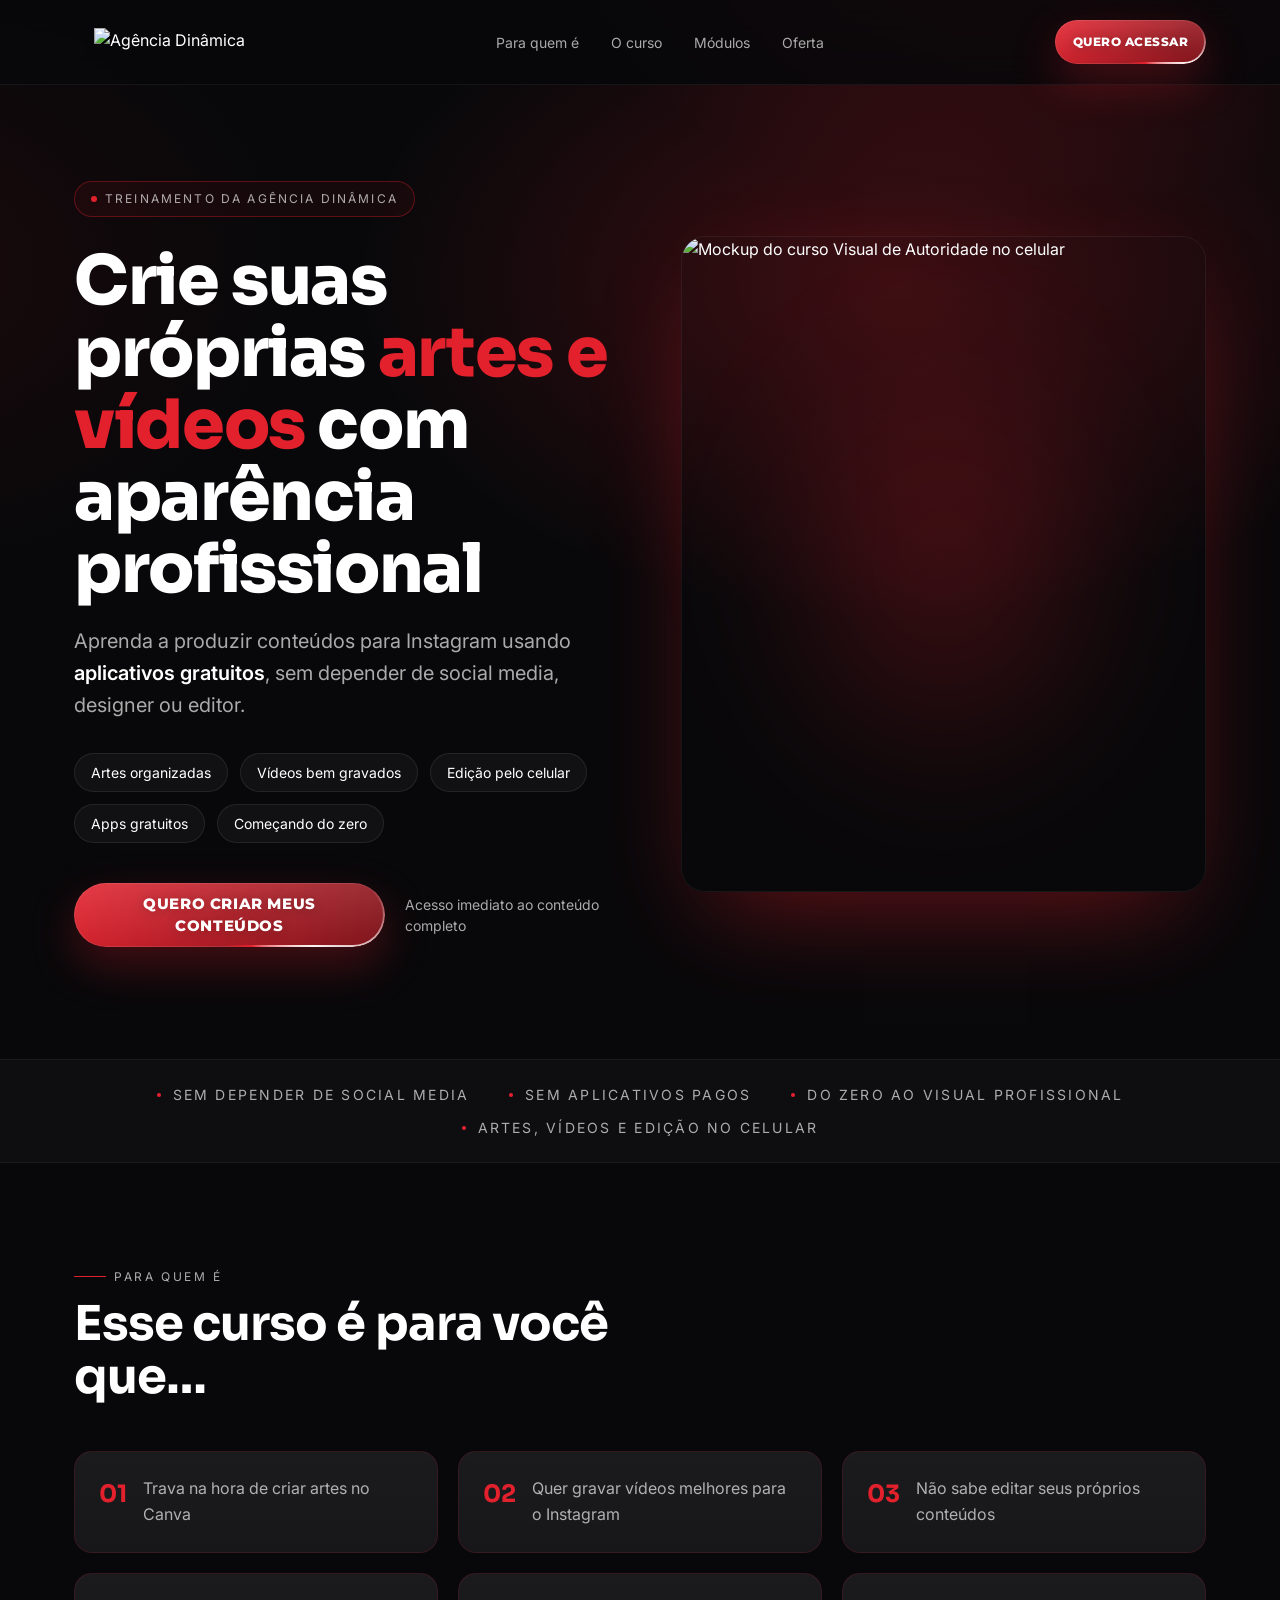
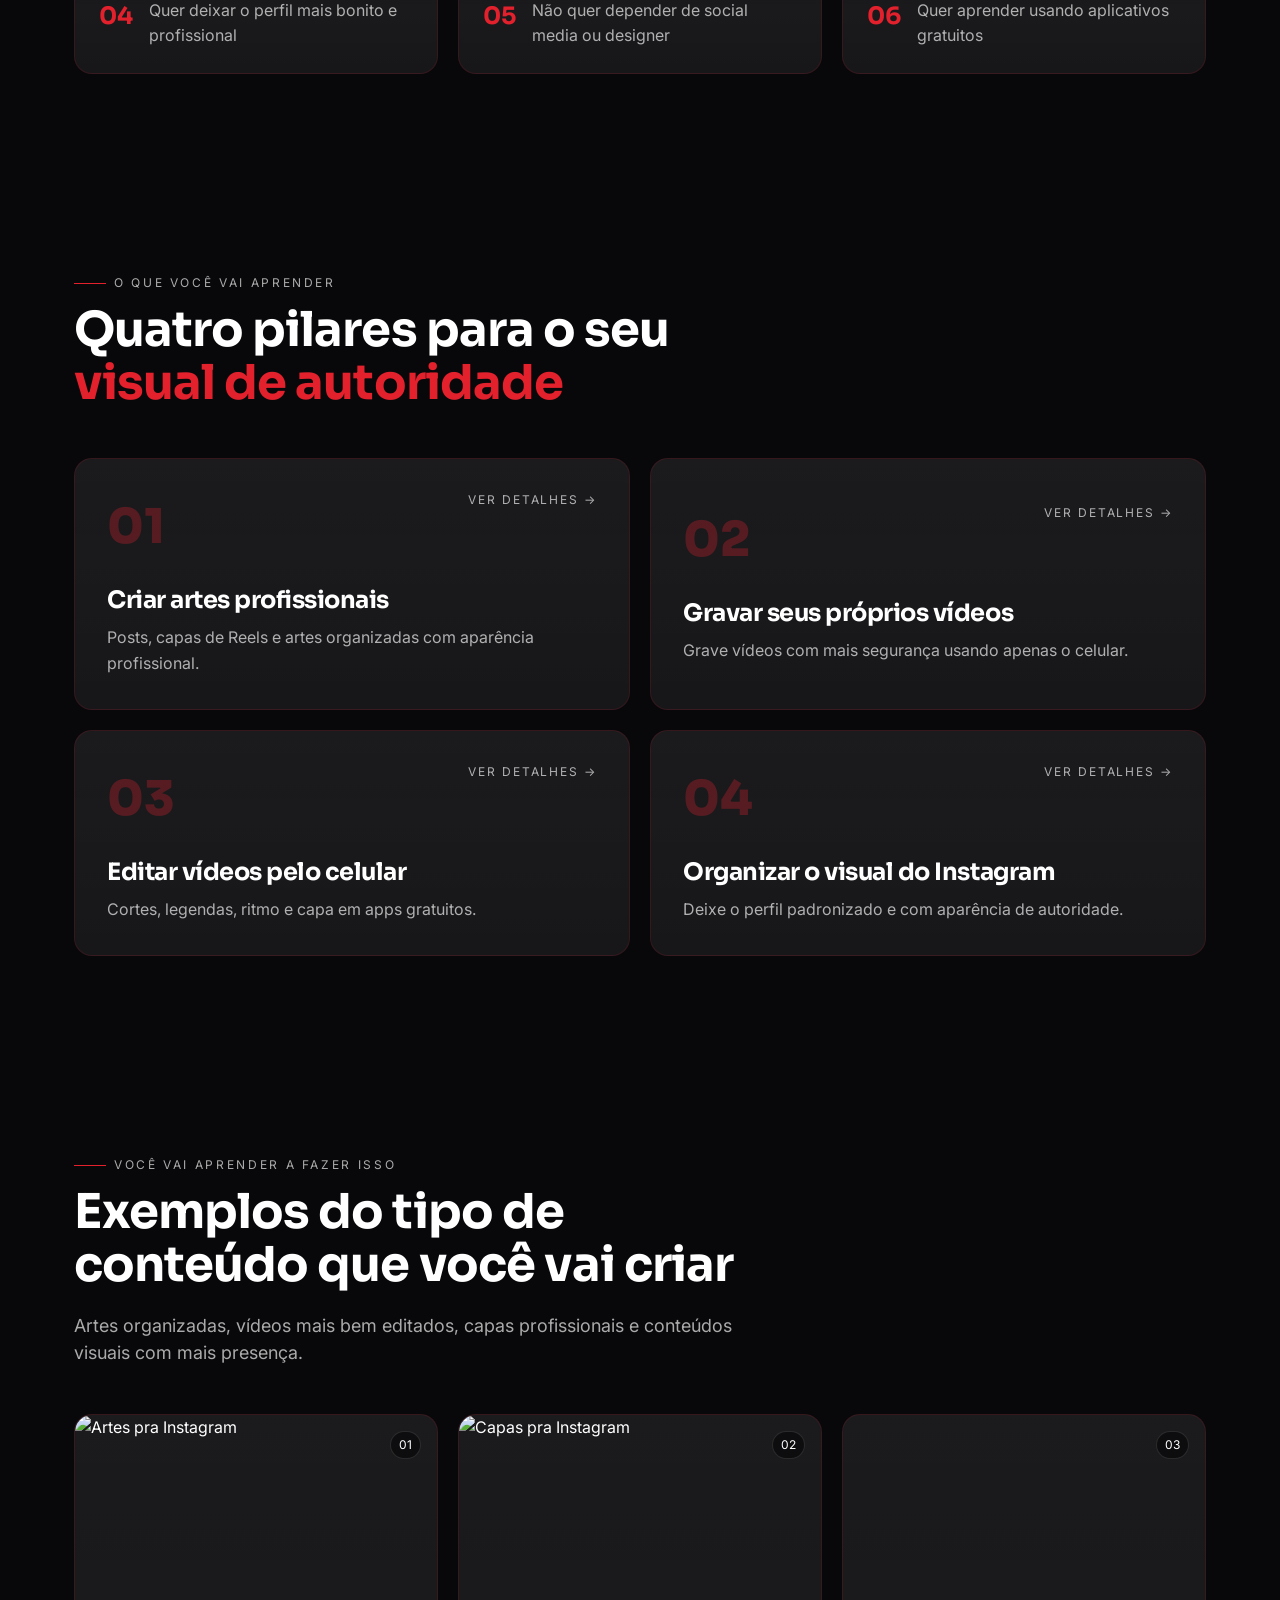
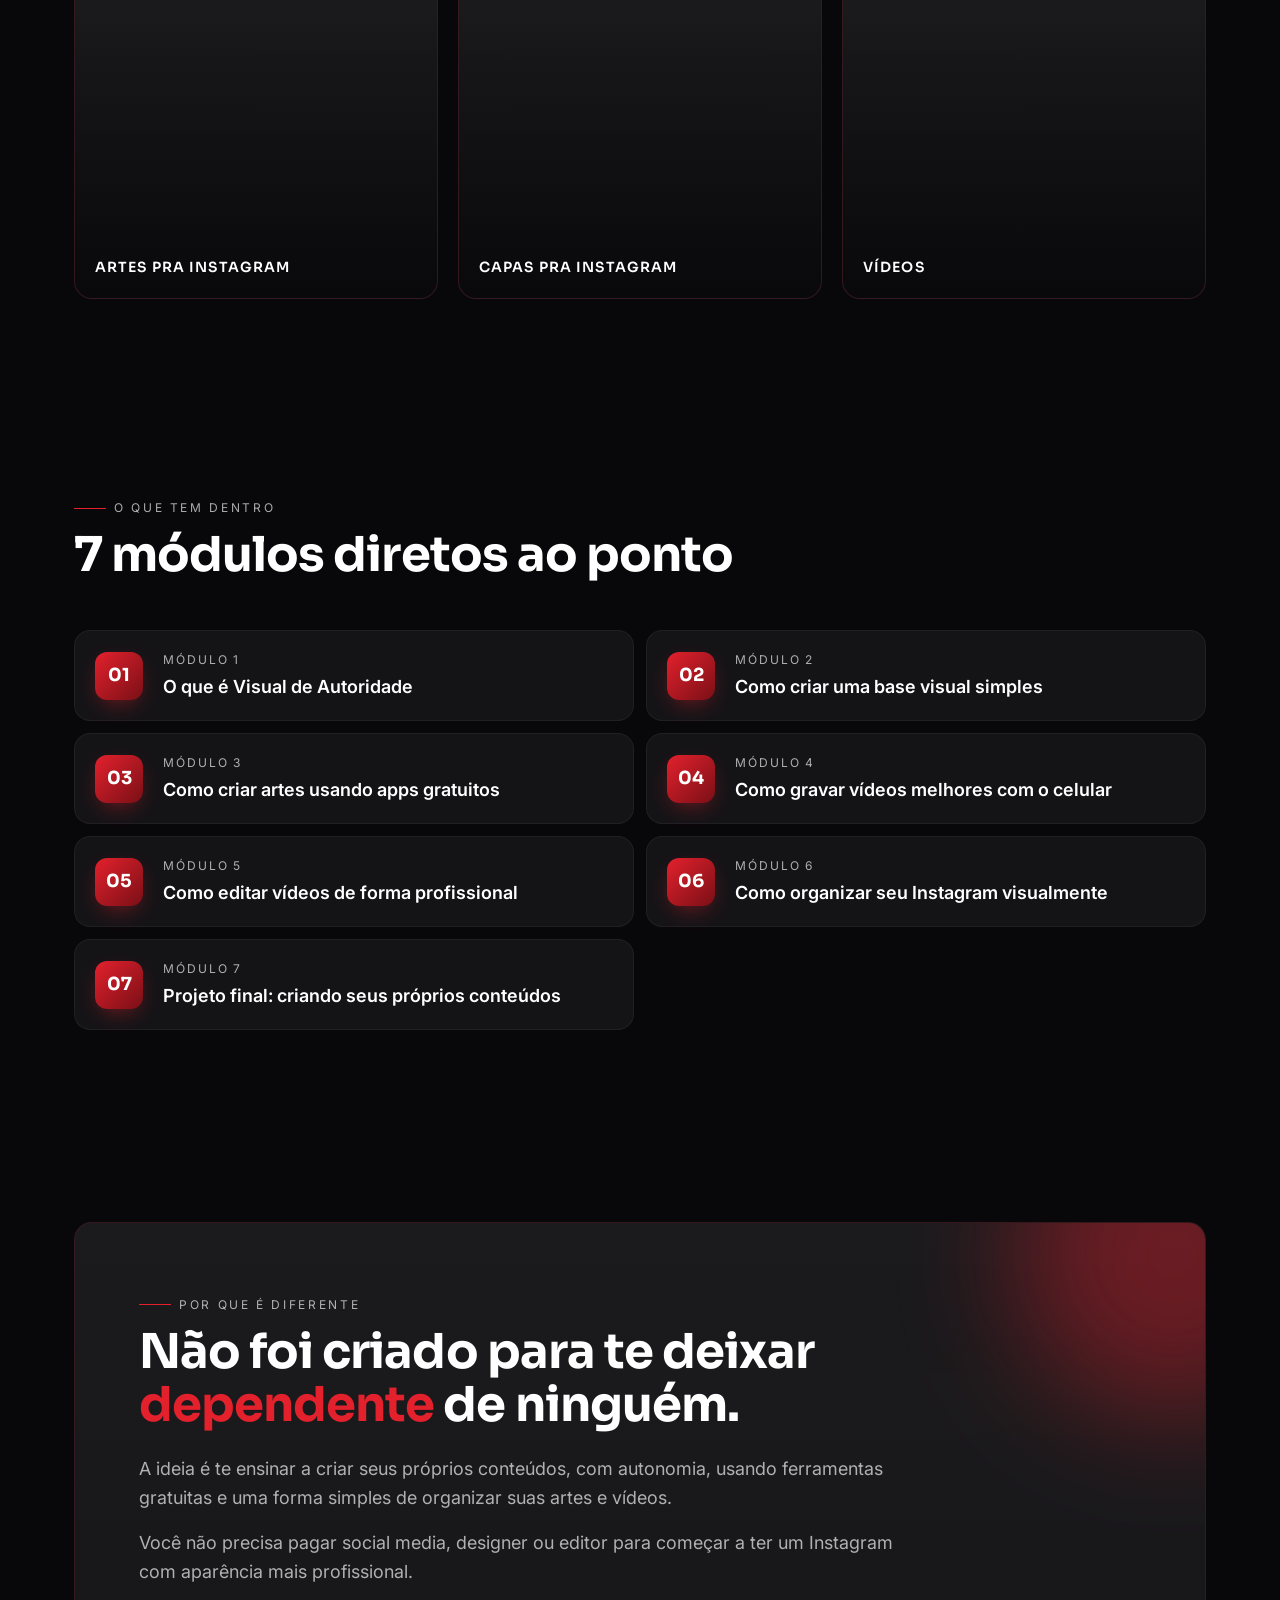
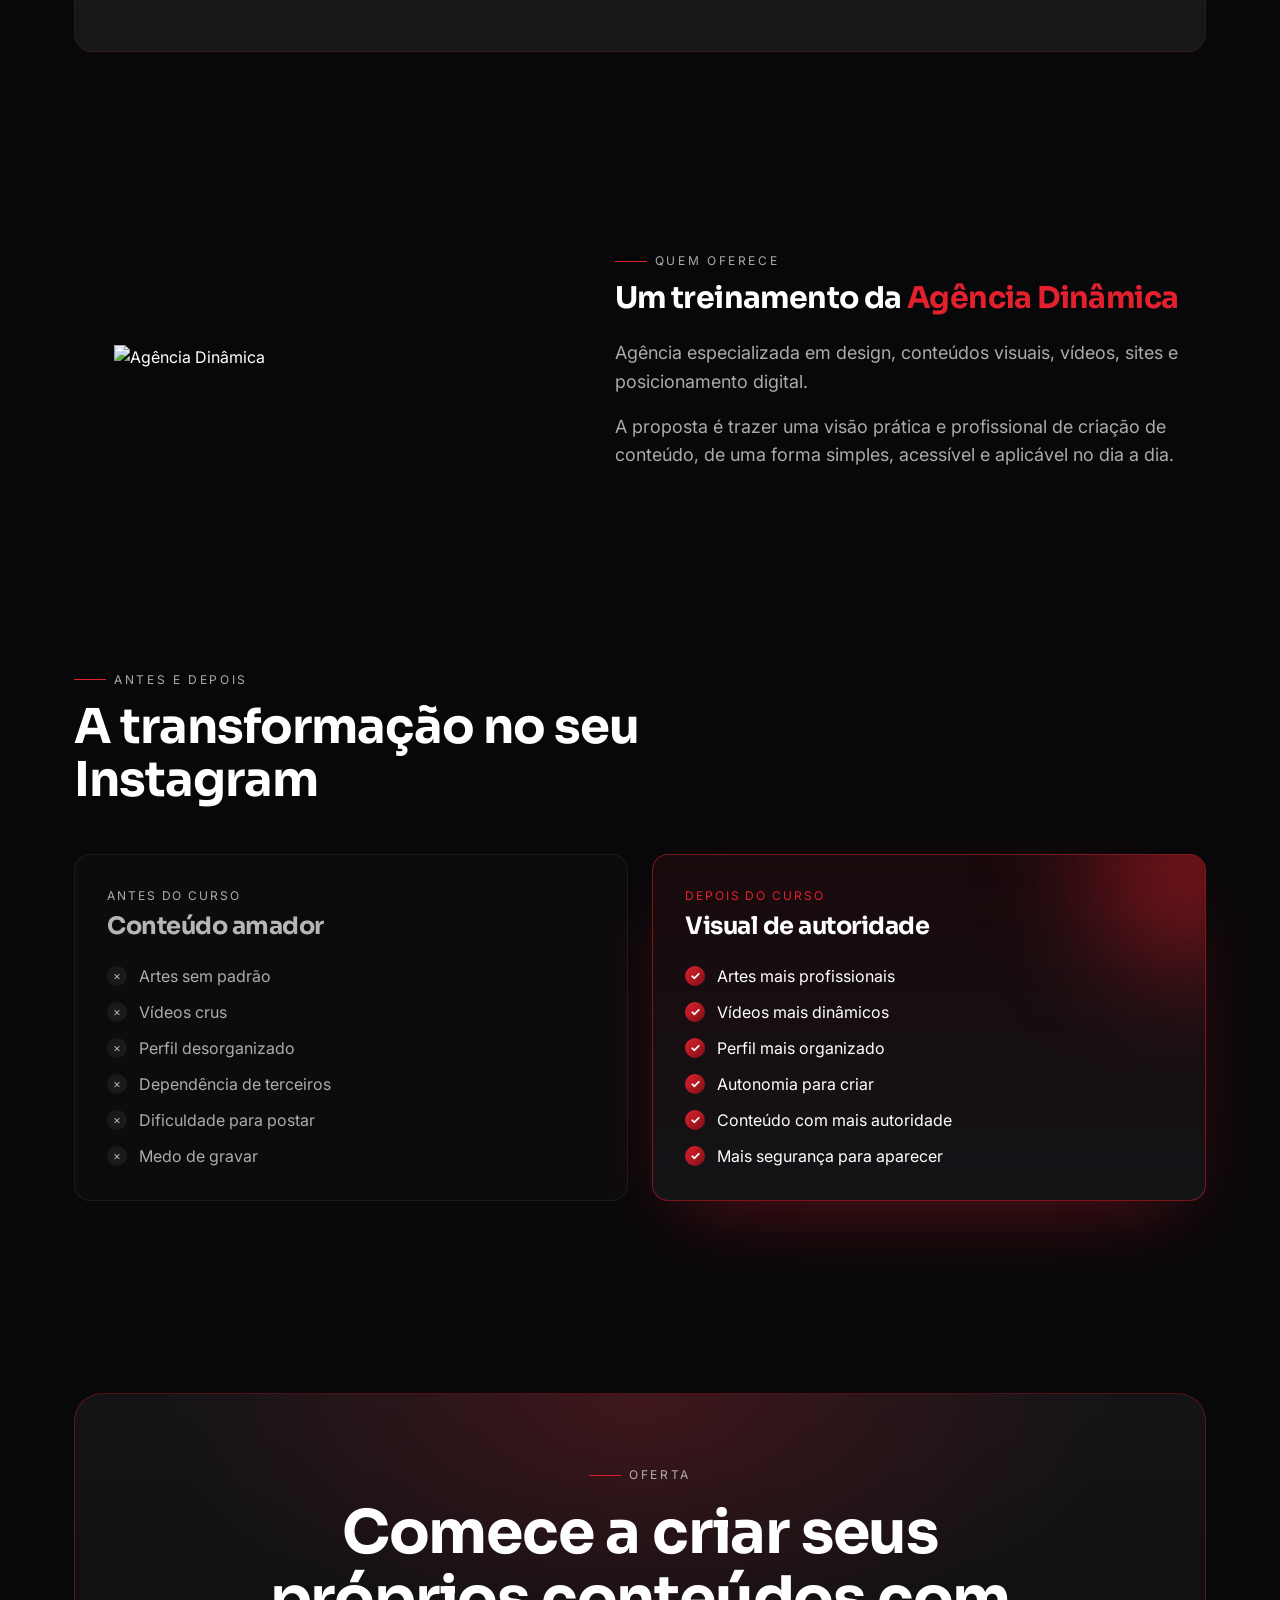
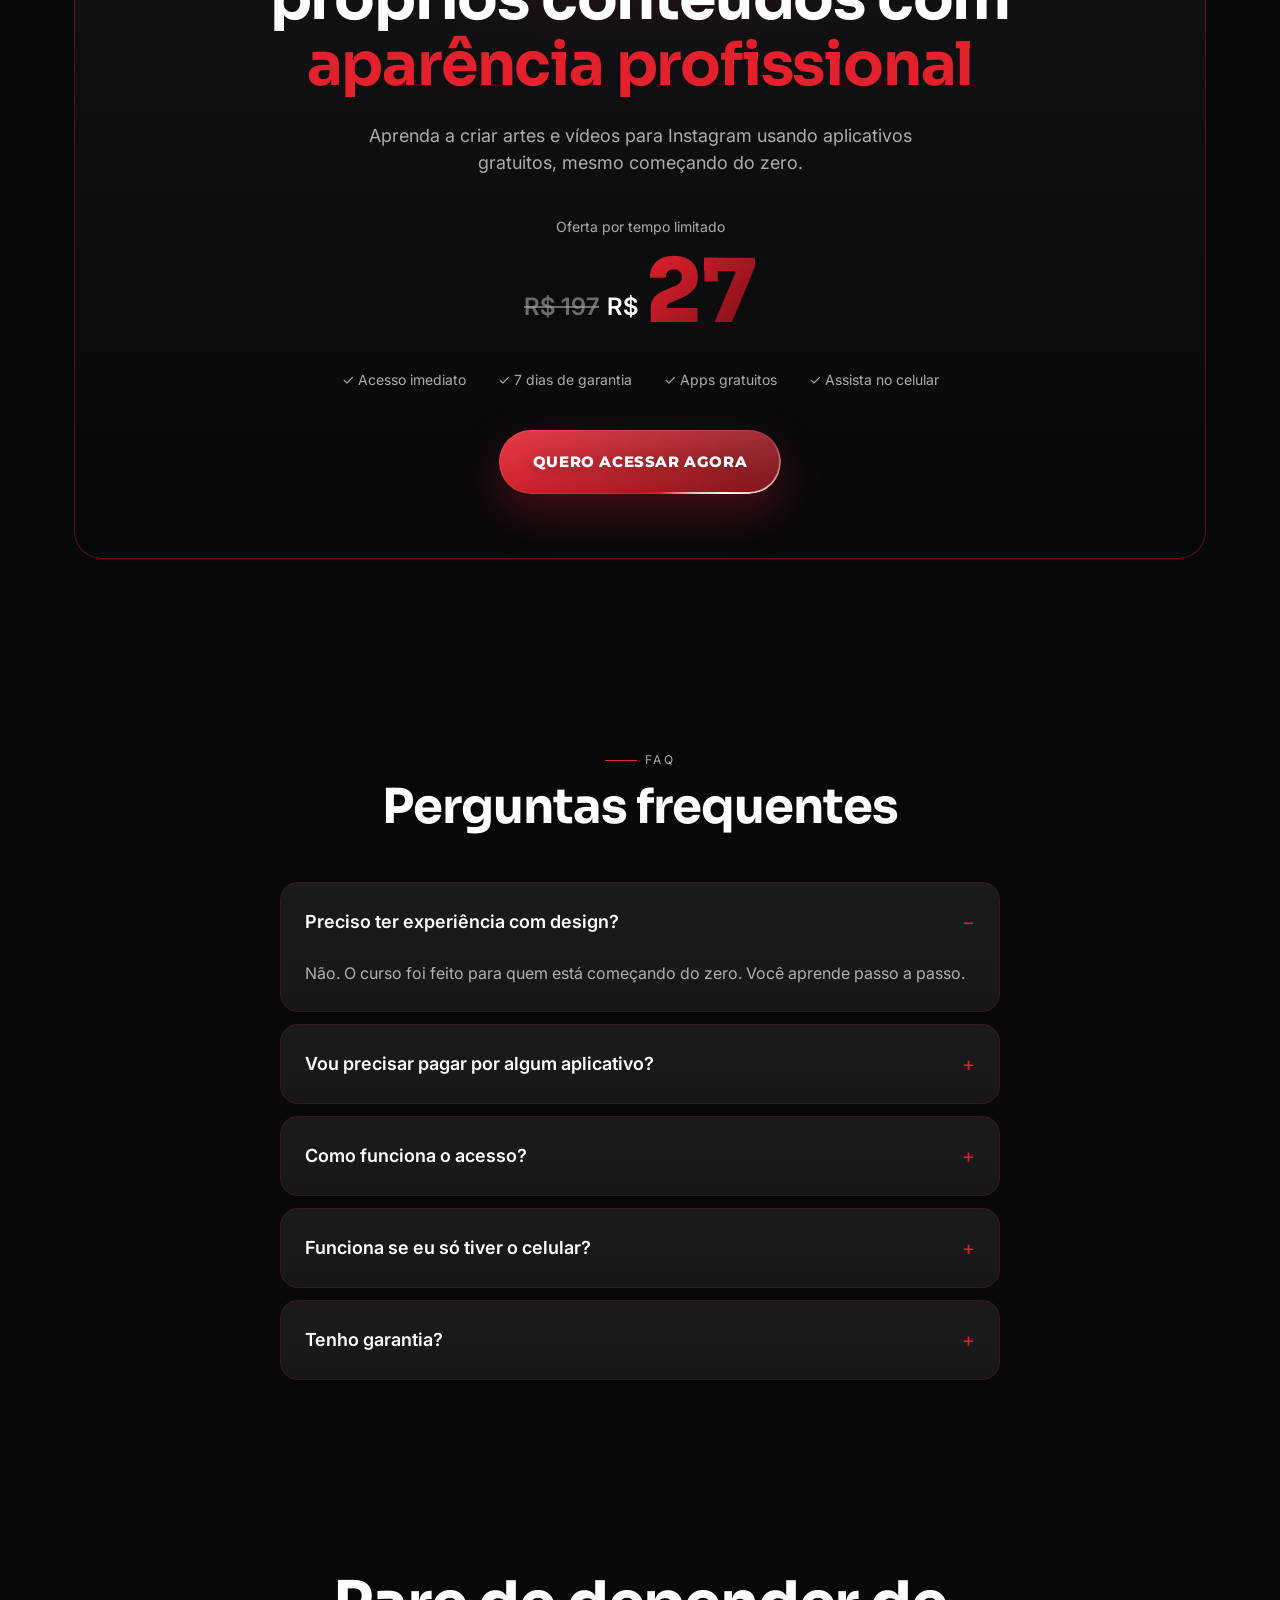
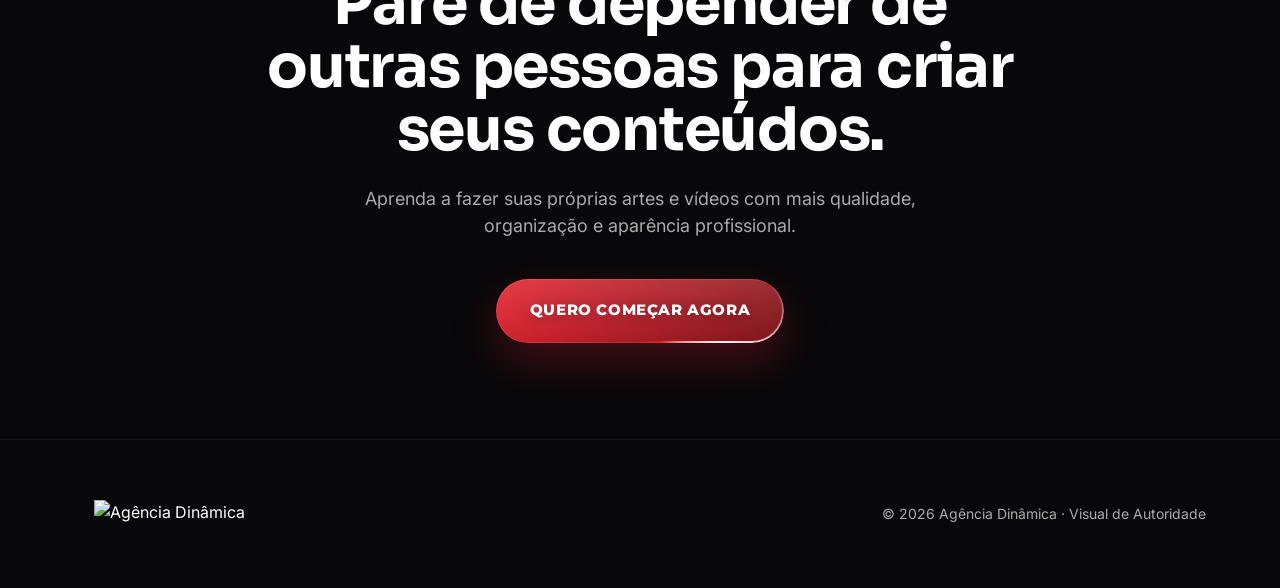
==== commit b25432da: "Update index.html" ====
--- a/index.html
+++ b/index.html
@@ -195,7 +195,7 @@
        ============================================ */
     .logo-badge {
       display: inline-flex; align-items: center; justify-content: center;
-      background-color: var(--logo-surface);
+    
       border-radius: 10px;
       padding: 12px 20px;
     }
@@ -454,8 +454,7 @@
     @media (min-width: 1024px) { .about-grid { grid-template-columns: 1fr 1.2fr; } }
     .about-logo-wrap { position: relative; }
     .about-logo-box {
-      border-radius: 24px; padding: 24px; display: flex; align-items: center; justify-content: center;
-      background: #232323; border: 1px solid rgba(255,255,255,0.06);
+     
     }
     @media (min-width: 640px) { .about-logo-box { padding: 40px; } }
     .about-logo-box img { width: 100%; max-width: 24rem; }
